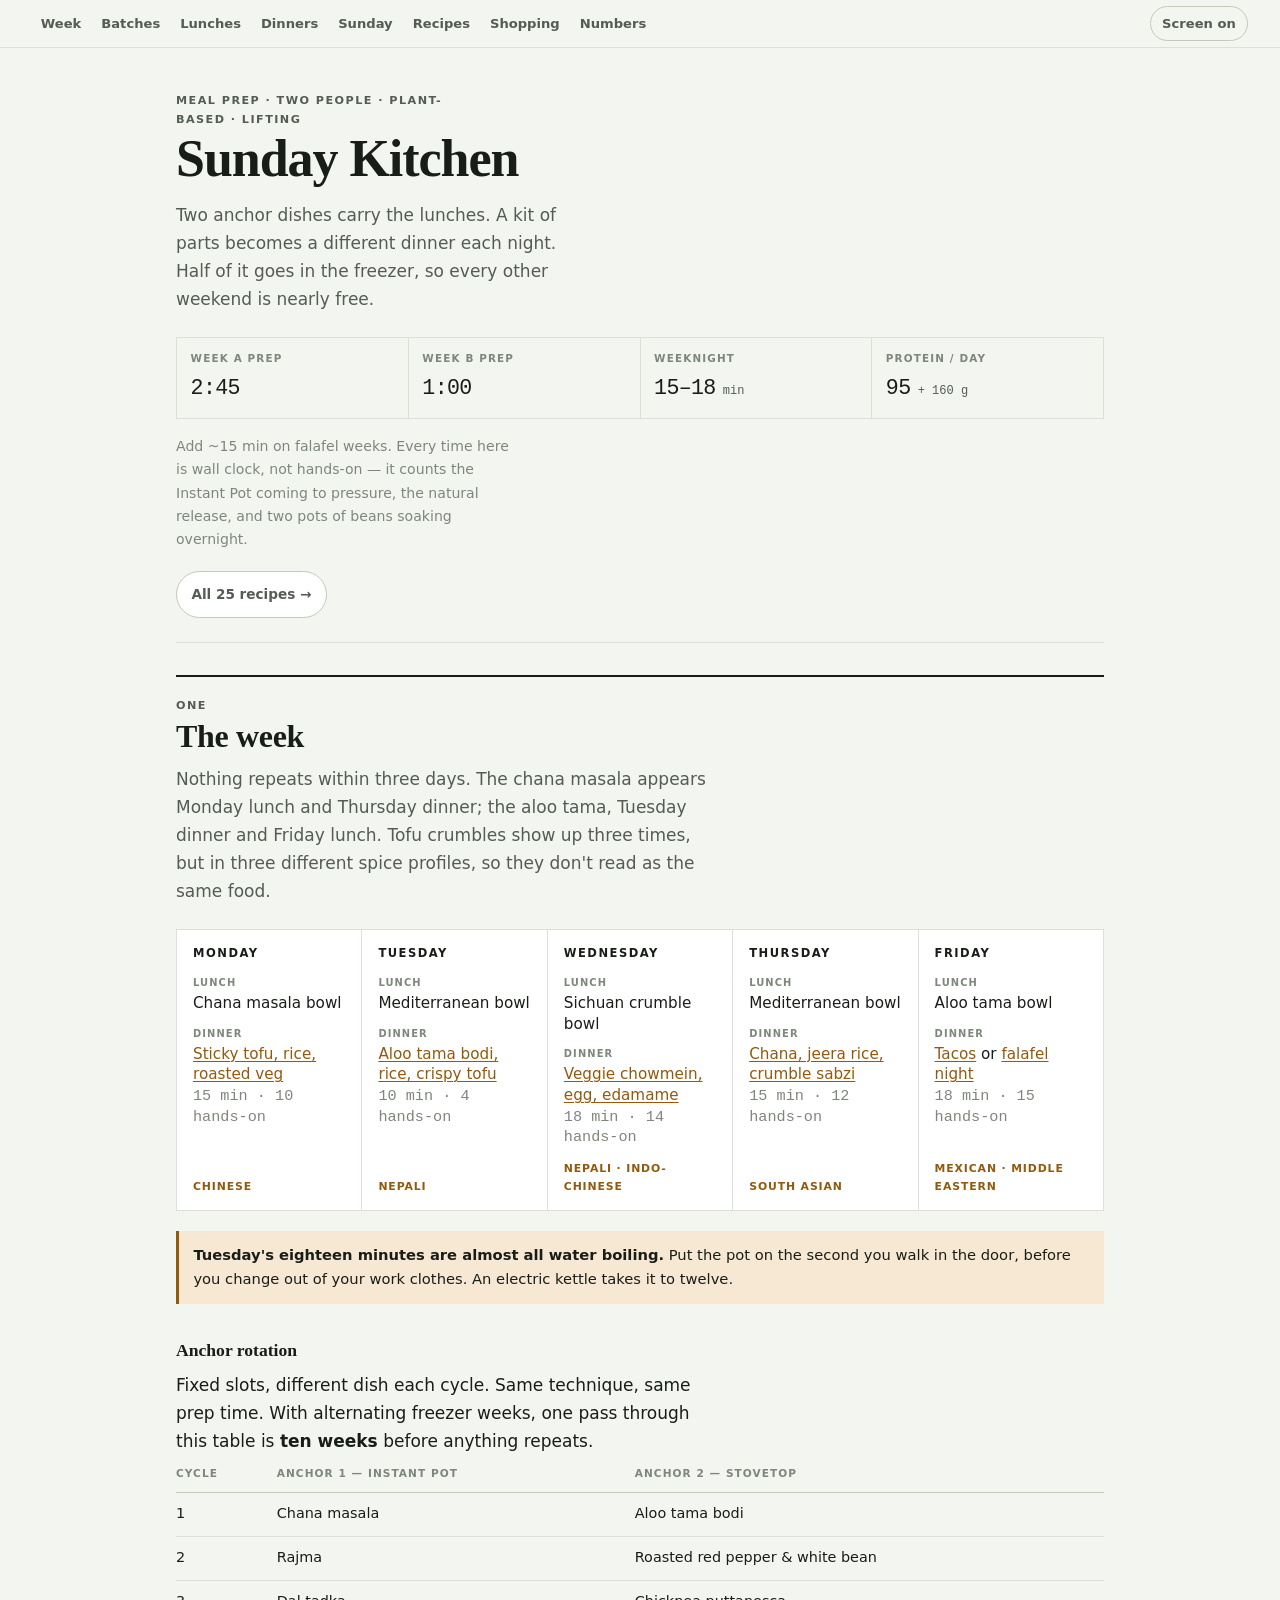
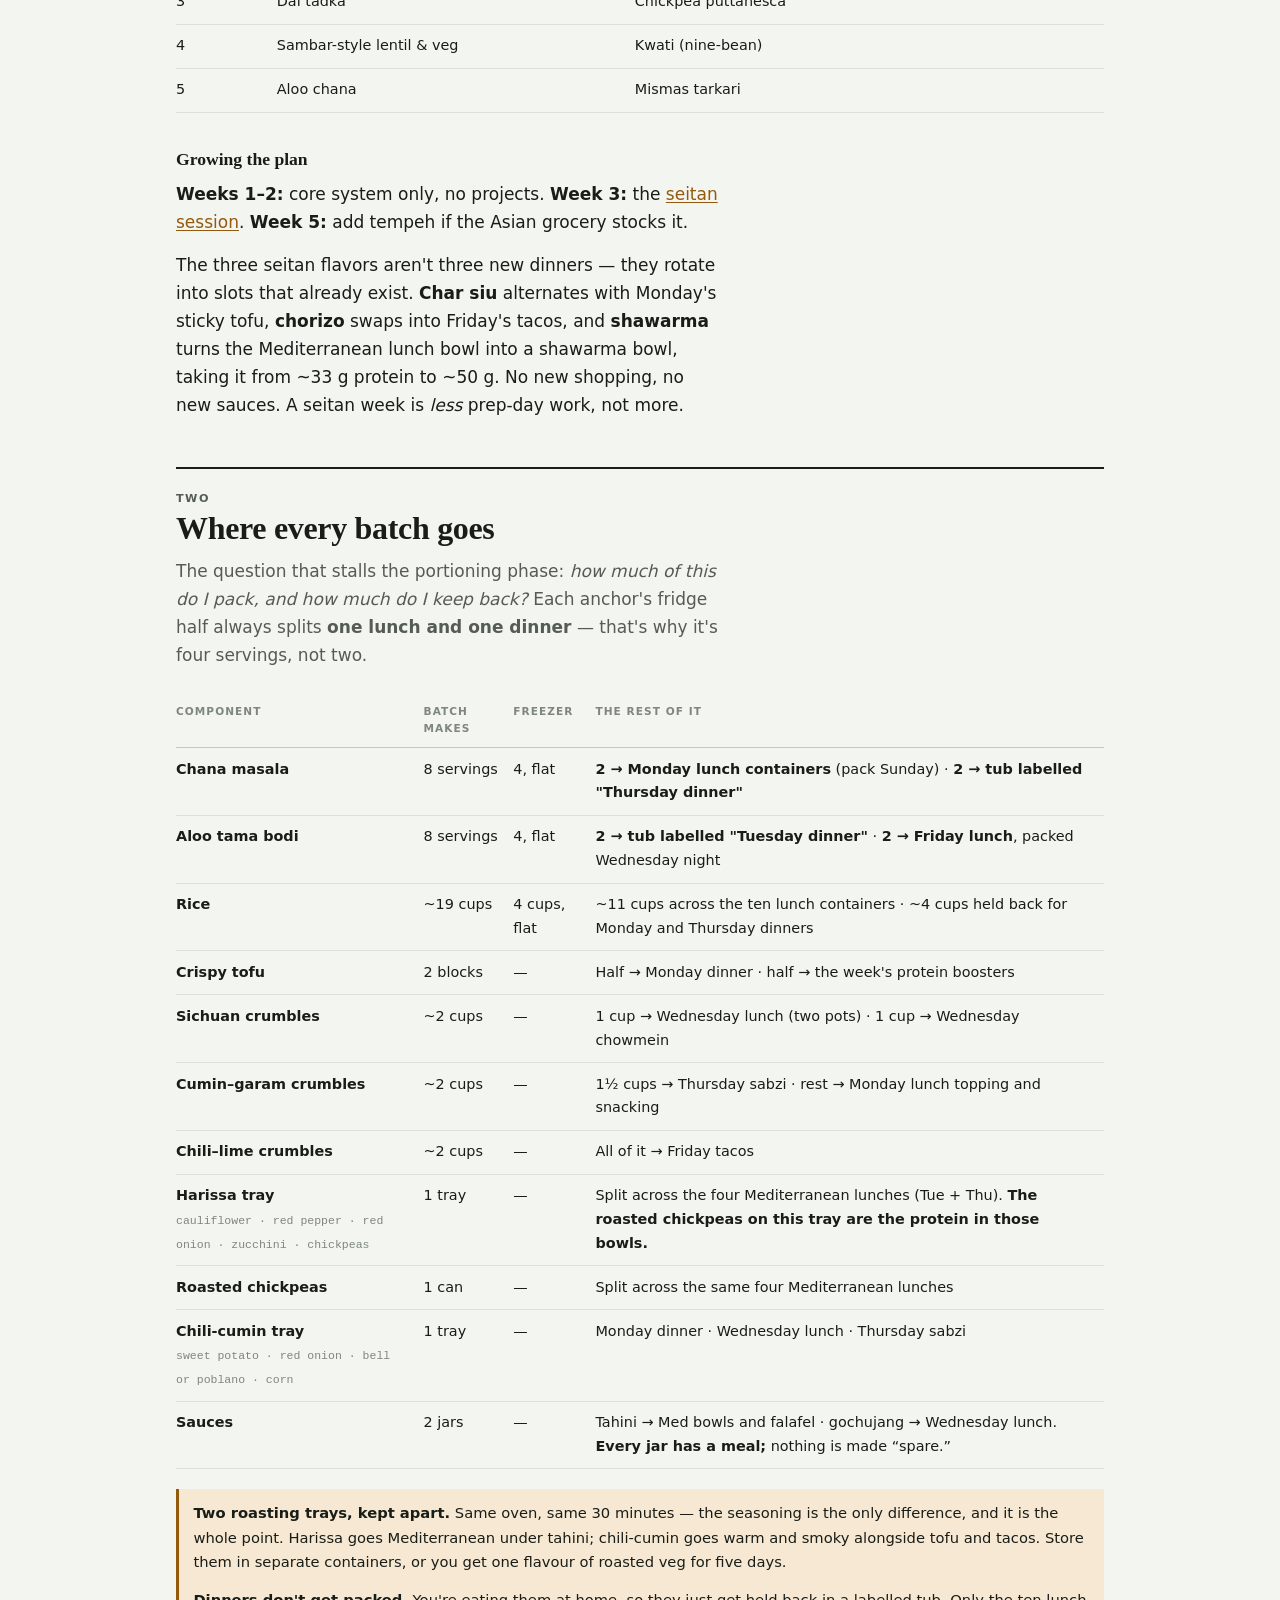
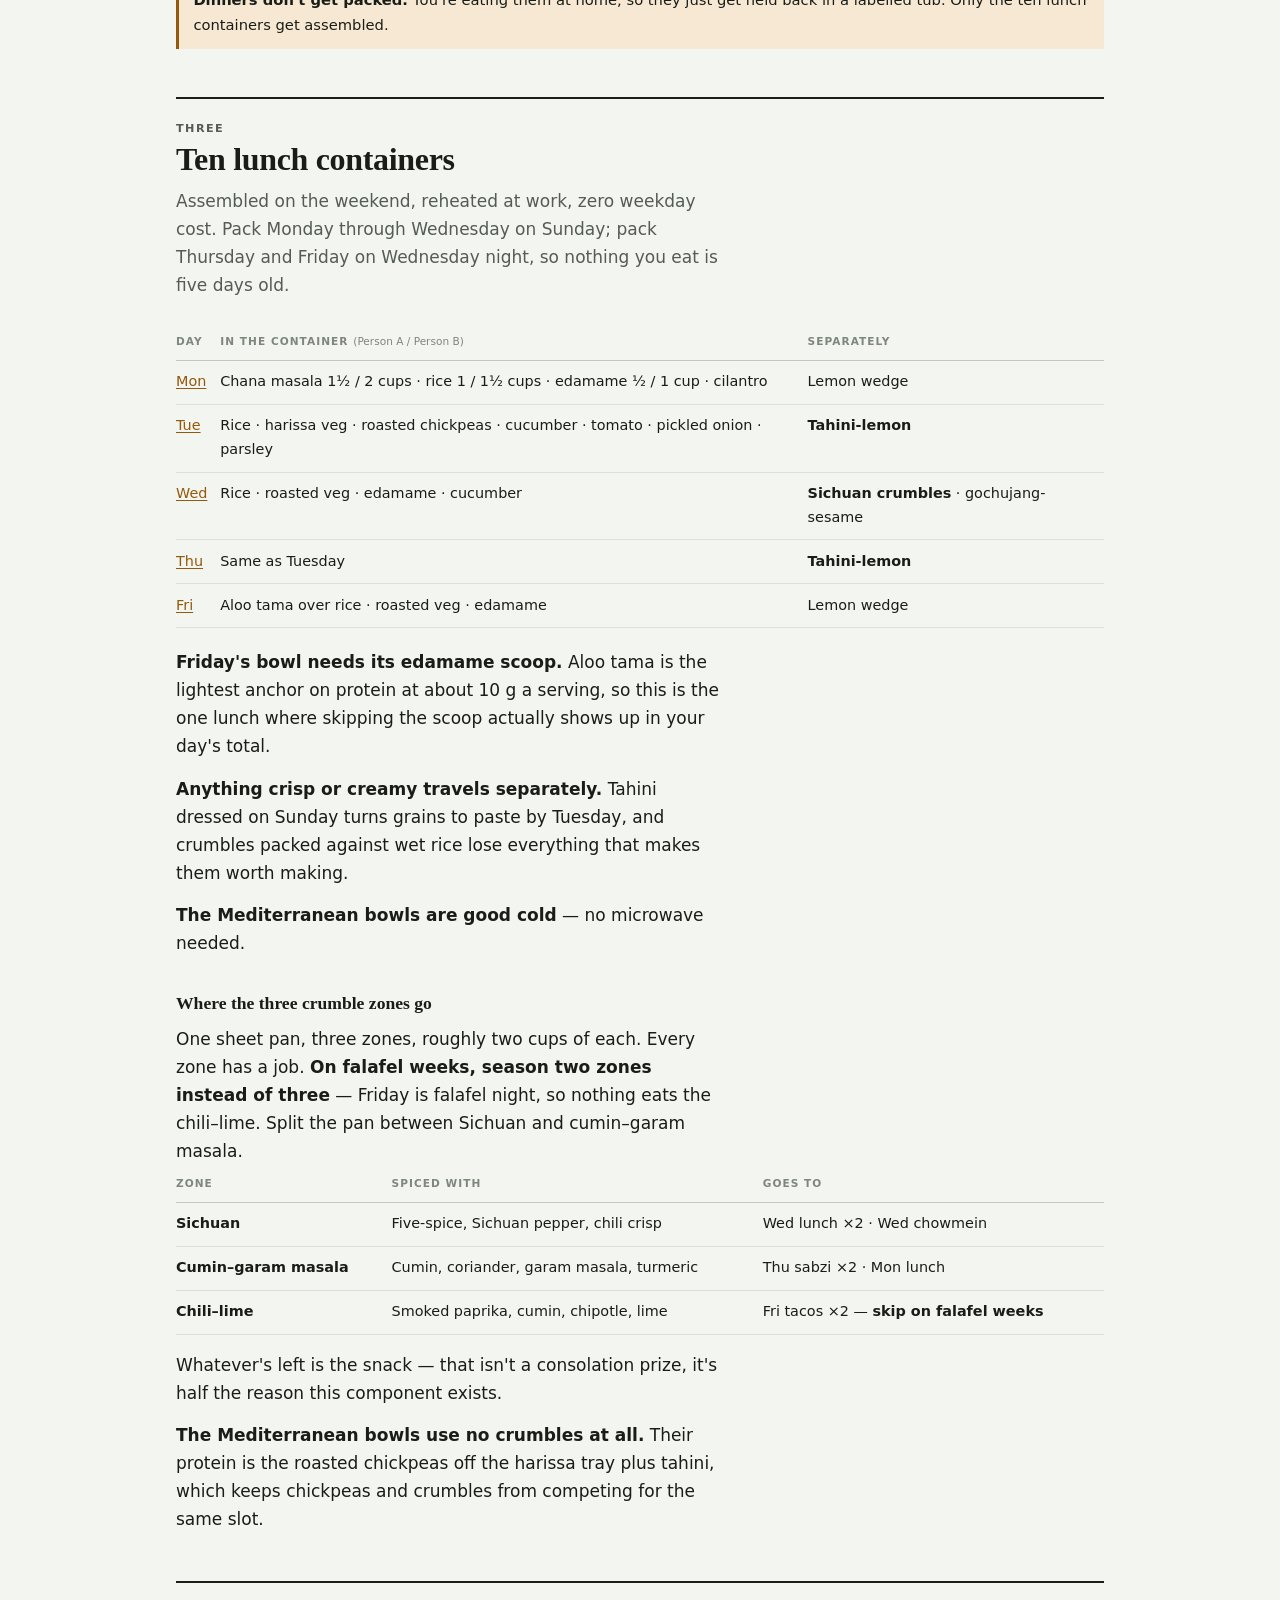
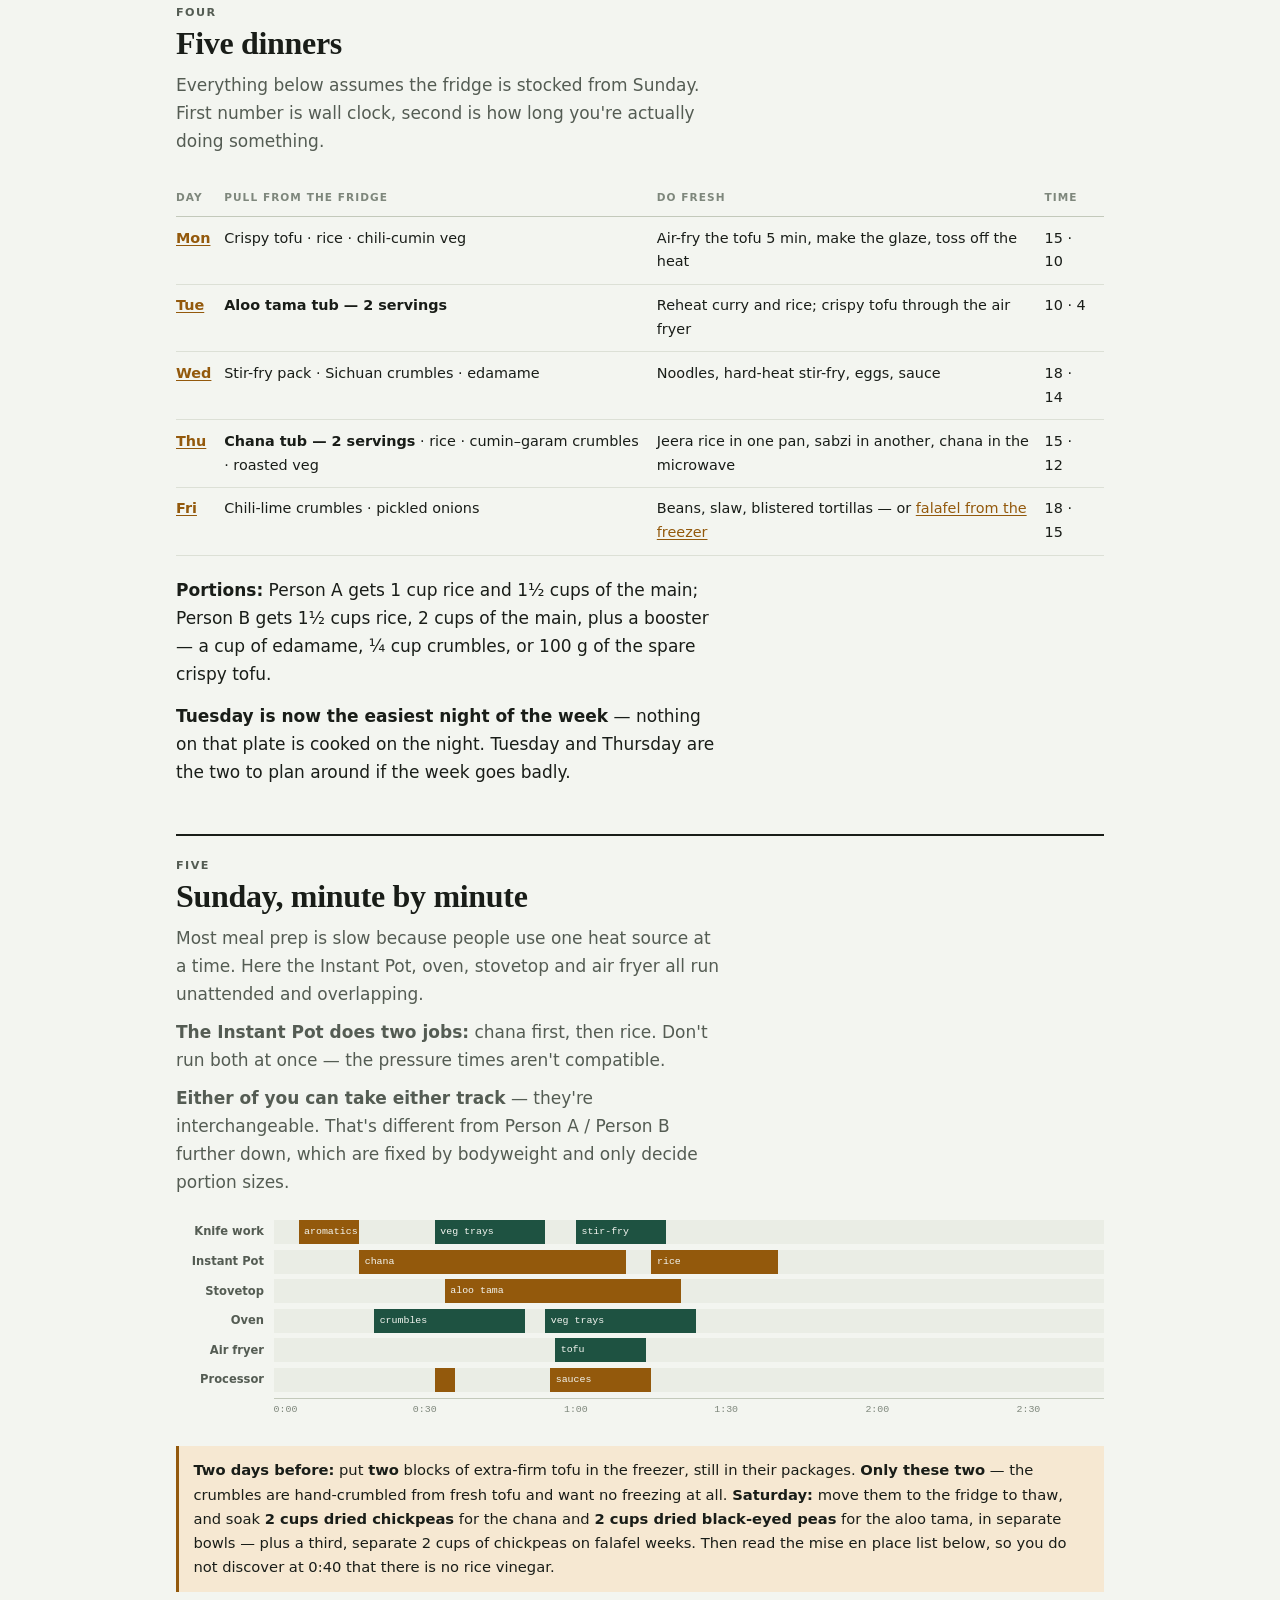
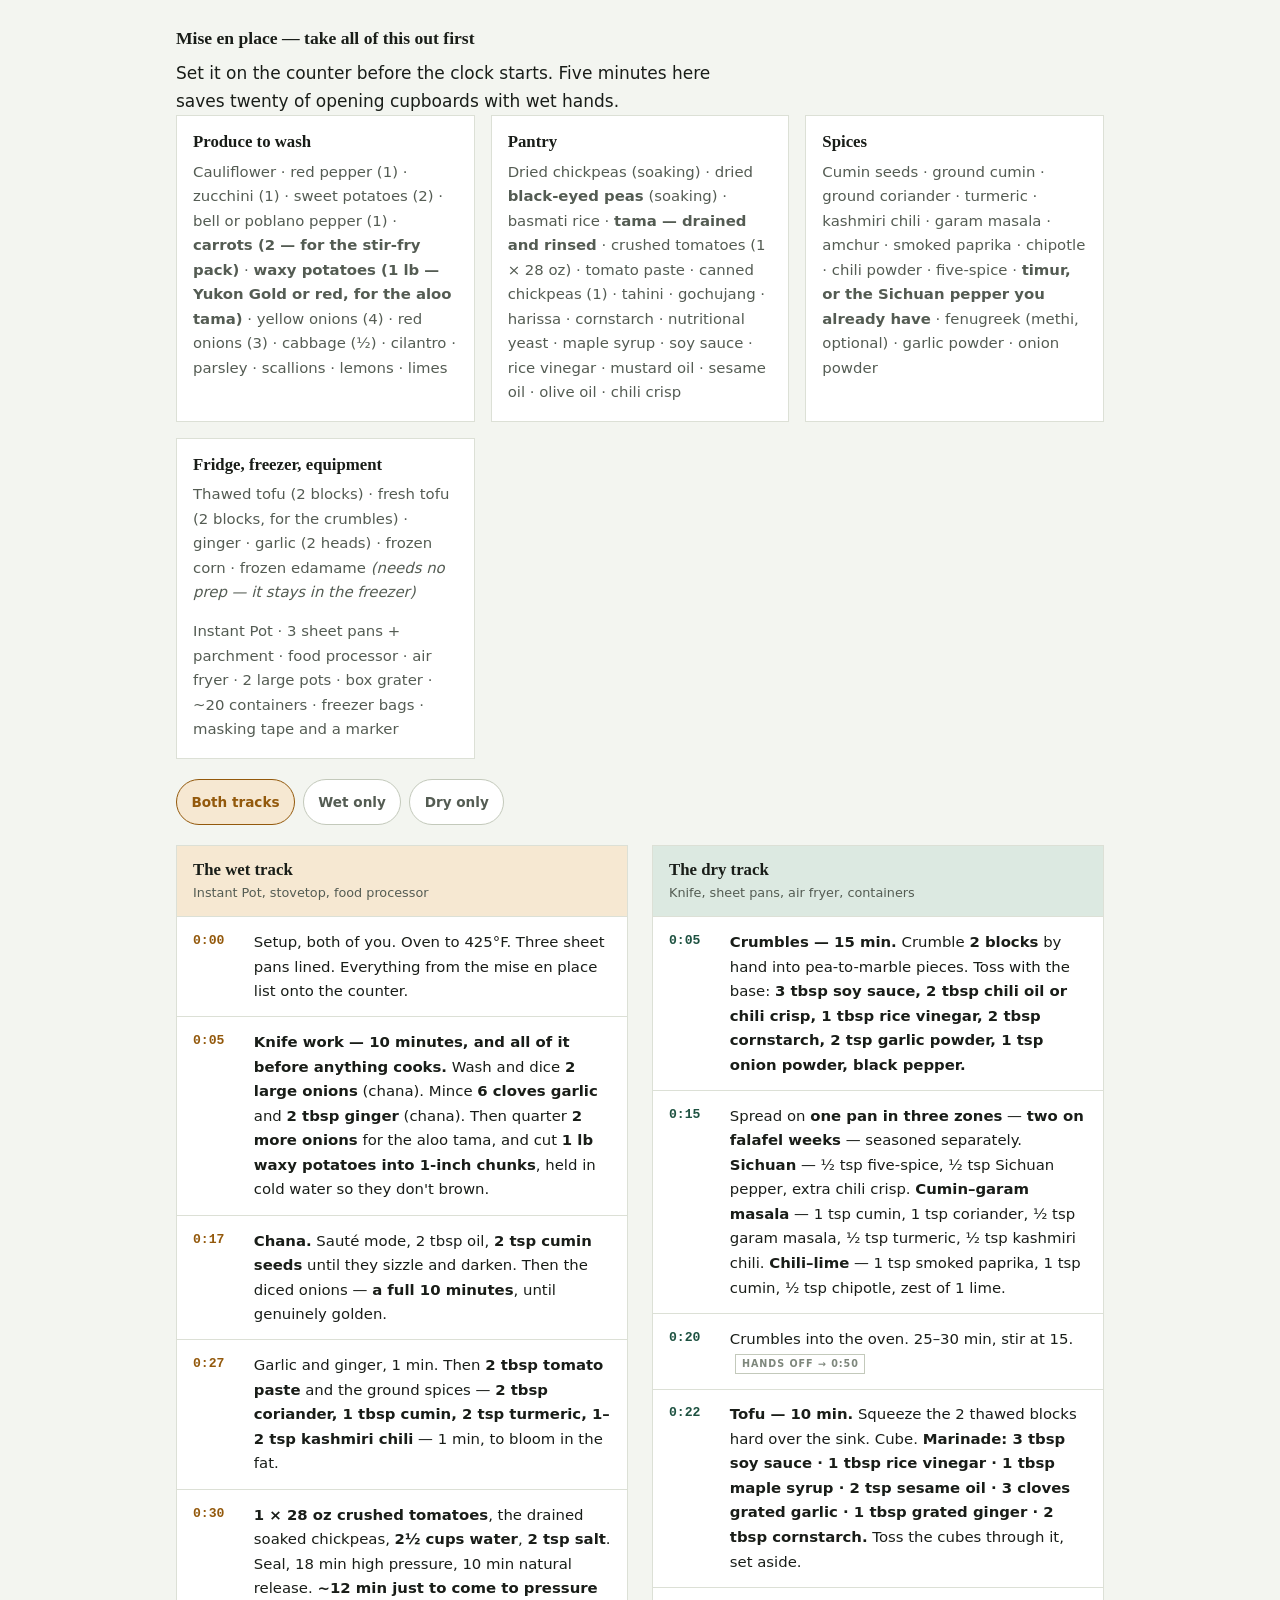
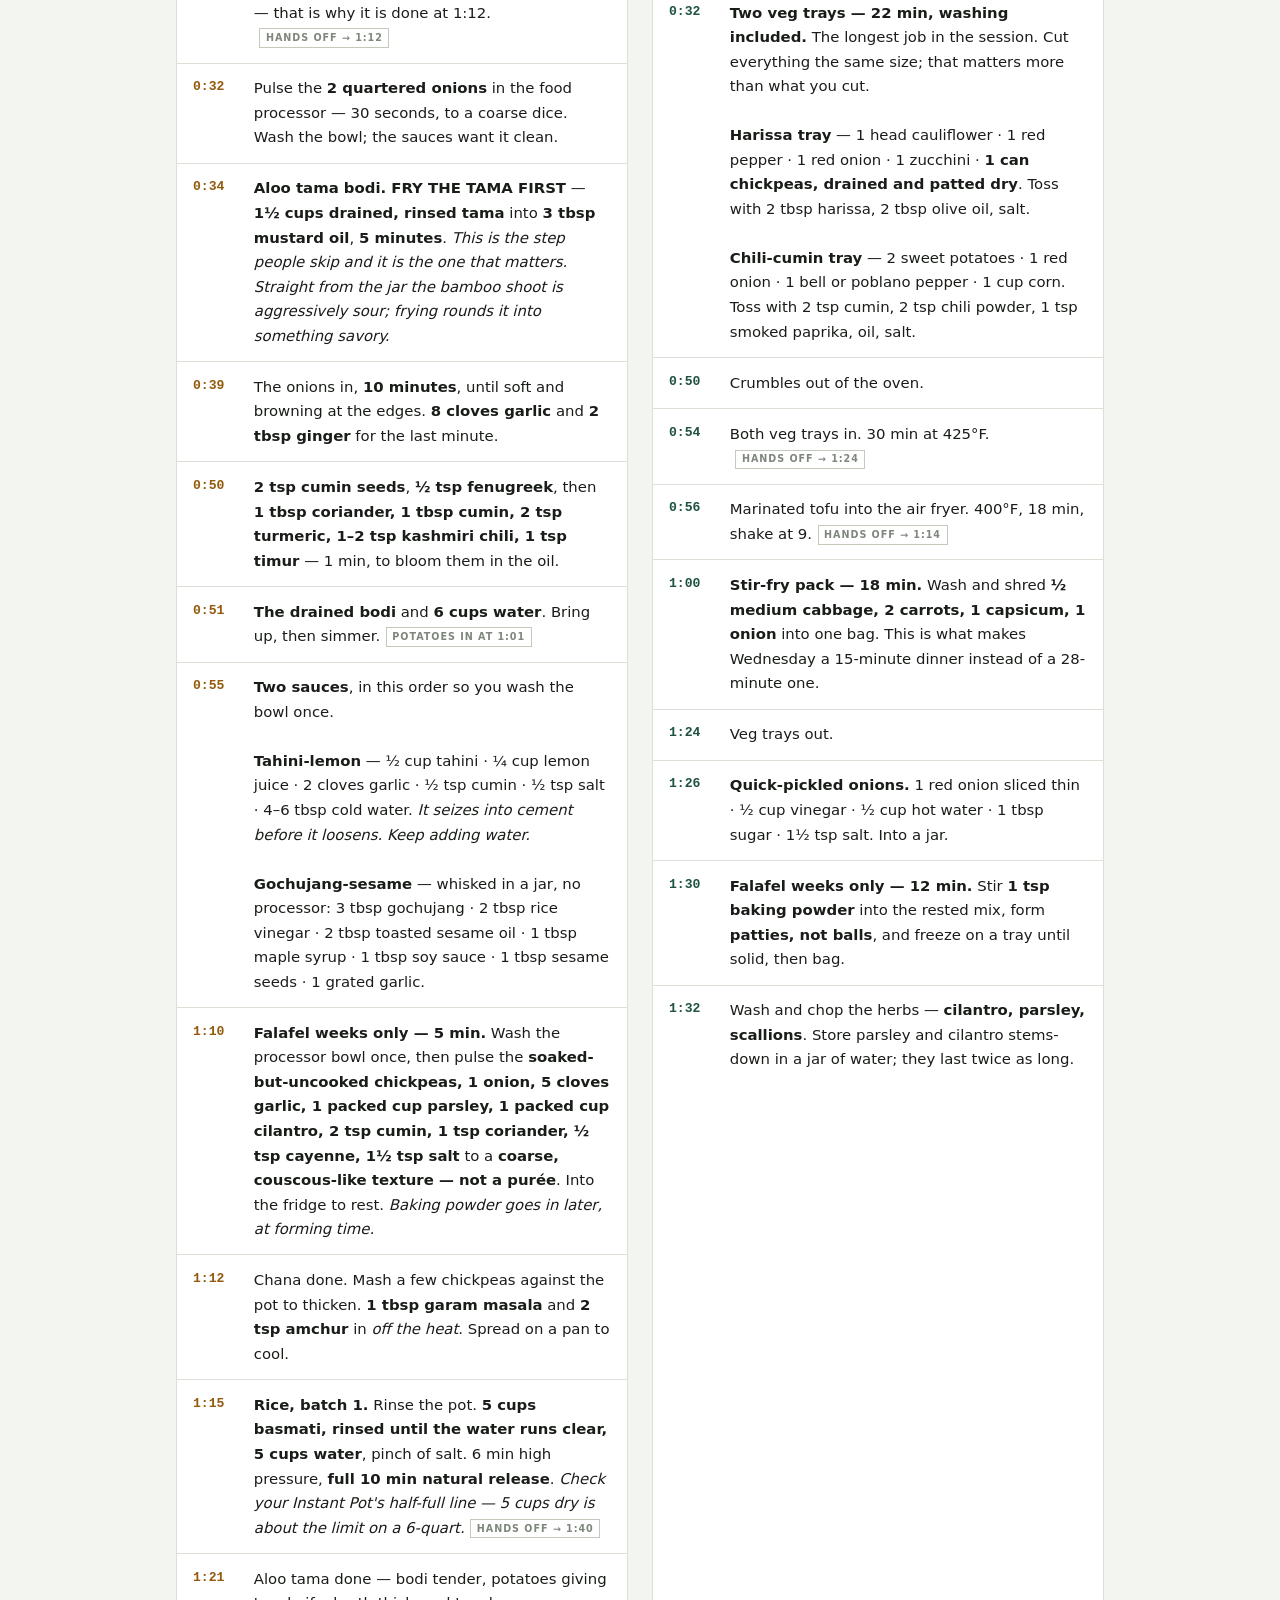
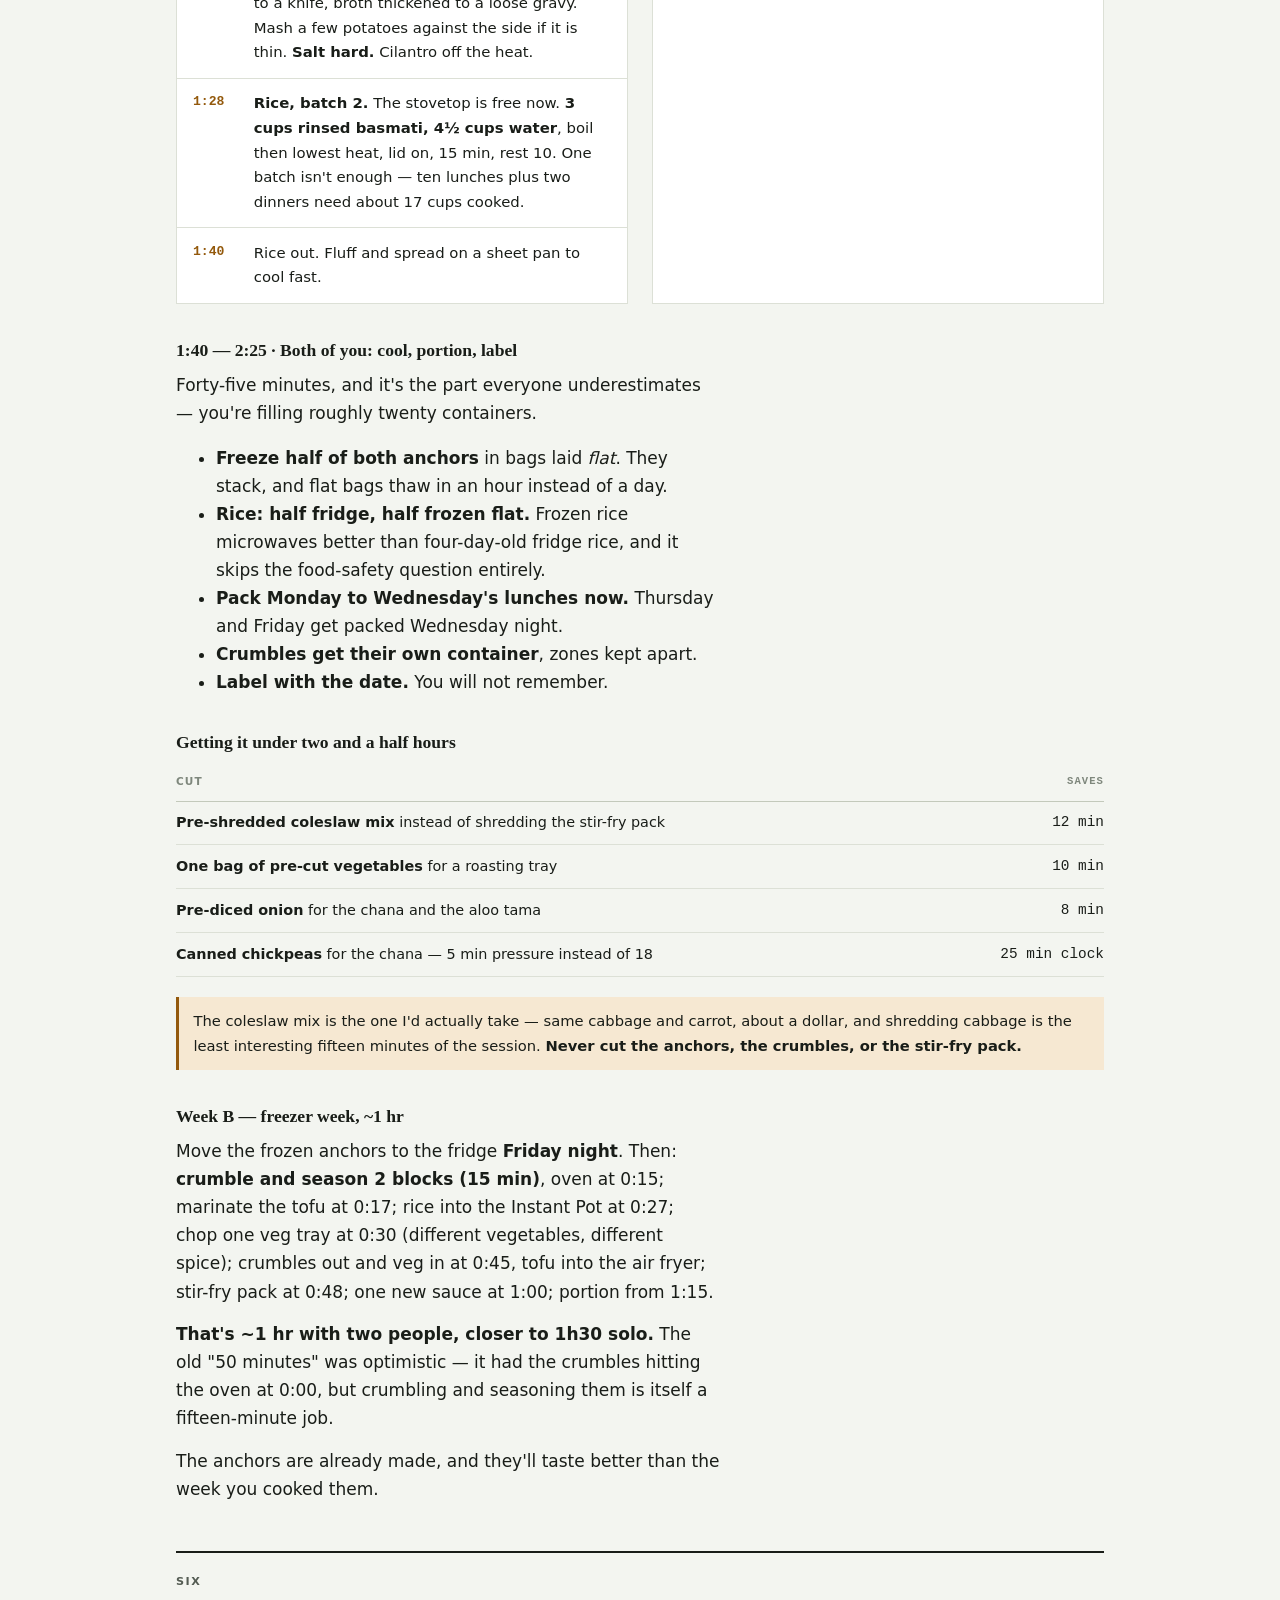
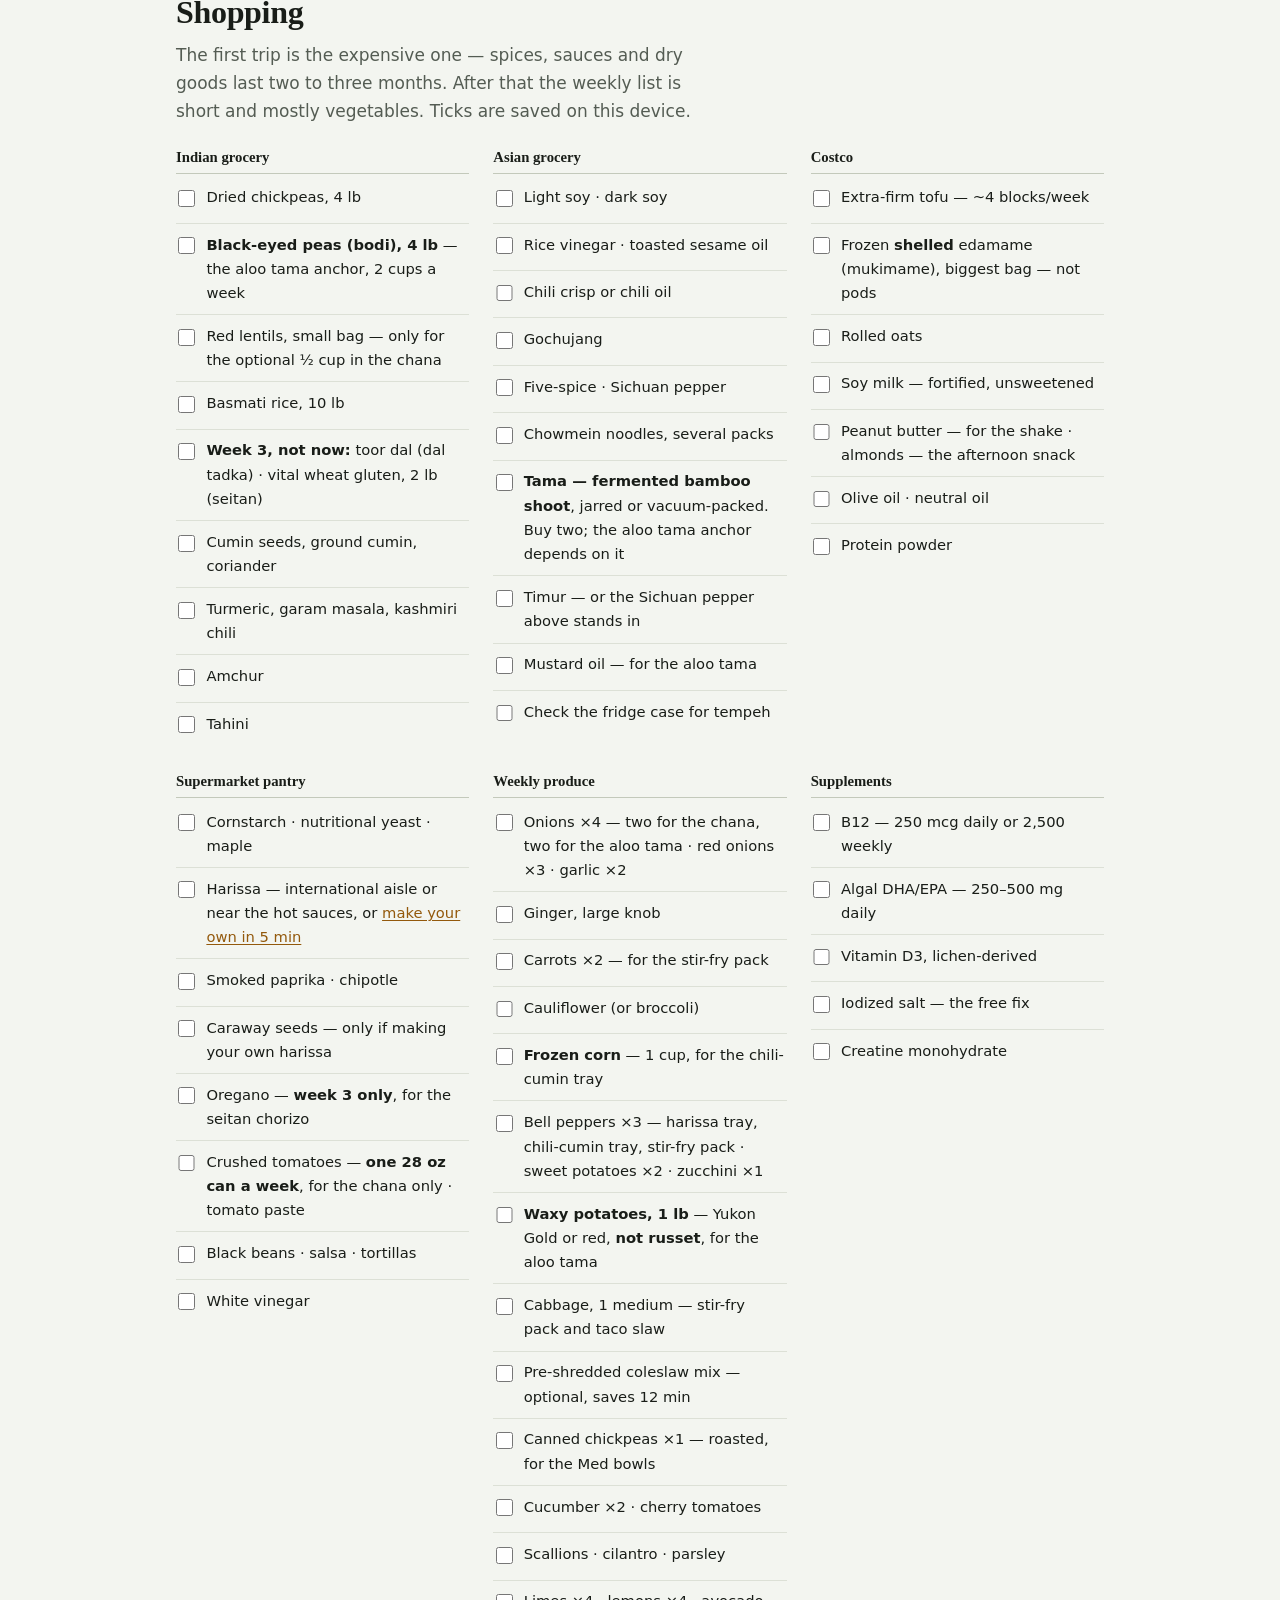
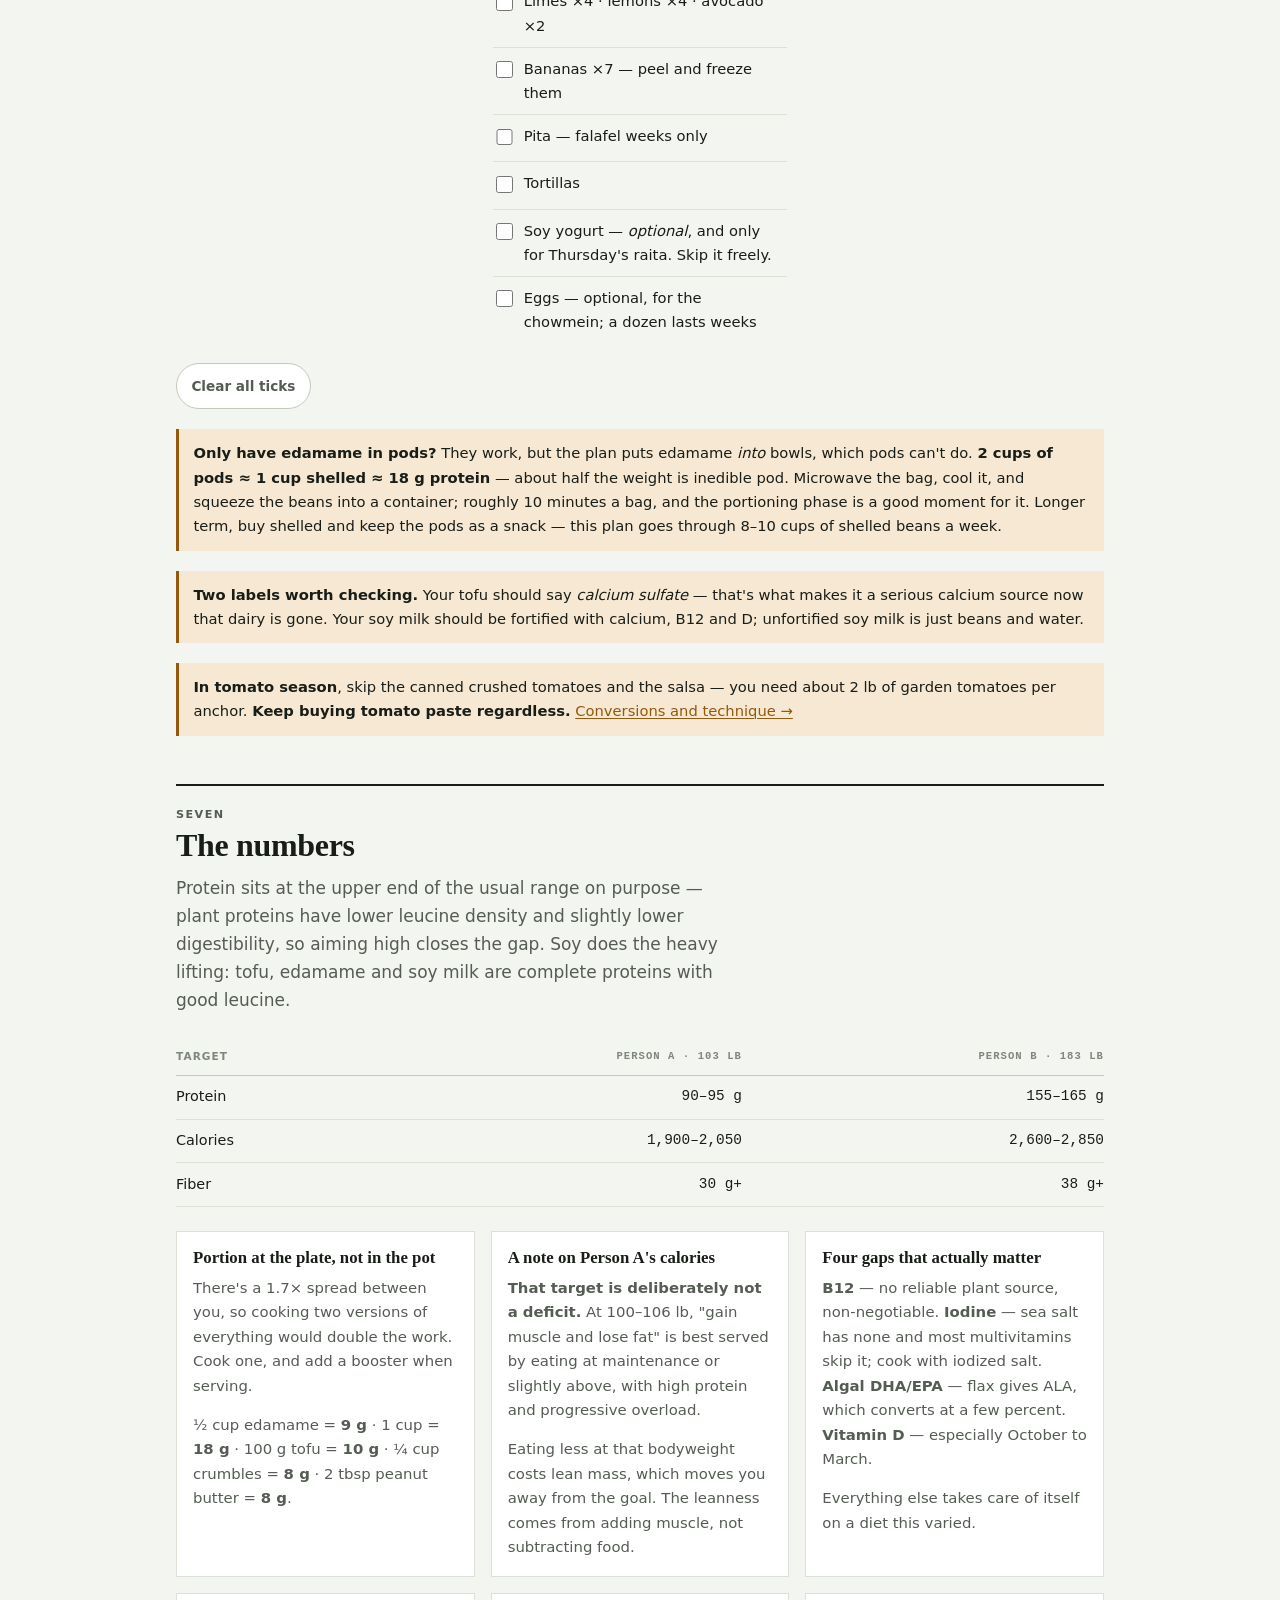
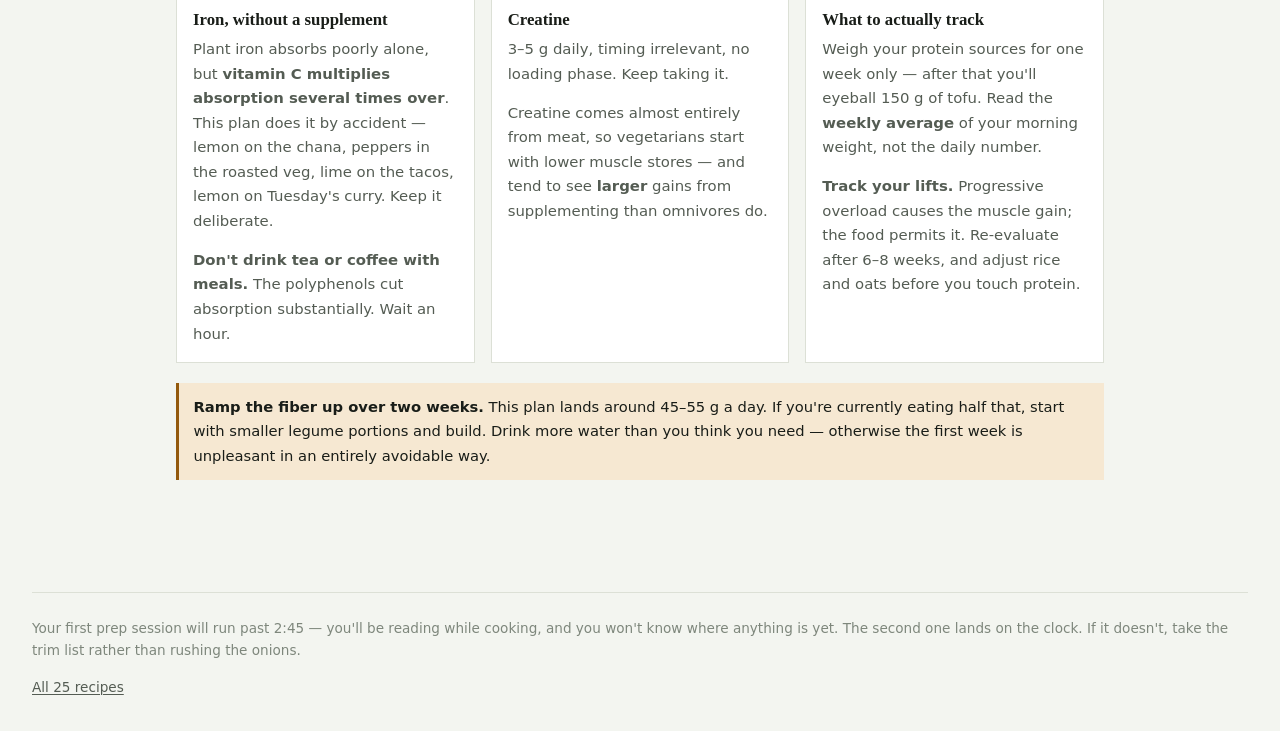
==== index.html @ 3592d408 "Screen-on works on the plan page too, and survives navigating between them The wake-lock button only" ====
<!doctype html>
<html lang="en">
<head>
<meta charset="utf-8">
<meta name="viewport" content="width=device-width, initial-scale=1, viewport-fit=cover">
<title>Sunday Kitchen</title>
<meta name="description" content="A weekend meal prep system for two: two anchor dishes, a kit of components, and a different dinner every night.">
<meta name="theme-color" content="#F3F5F0" media="(prefers-color-scheme: light)">
<meta name="theme-color" content="#121510" media="(prefers-color-scheme: dark)">
<meta name="apple-mobile-web-app-capable" content="yes">
<meta name="apple-mobile-web-app-status-bar-style" content="default">
<meta name="apple-mobile-web-app-title" content="Kitchen">
<link rel="apple-touch-icon" href="icon-180.png">
<link rel="icon" href="icon-32.png" sizes="32x32">
<link rel="manifest" href="manifest.webmanifest">
<link rel="stylesheet" href="style.css">
</head>
<body>

<nav class="topbar">
  <ol class="jump">
    <li><a href="#week">Week</a></li>
    <li><a href="#batches">Batches</a></li>
    <li><a href="#lunches">Lunches</a></li>
    <li><a href="#dinners">Dinners</a></li>
    <li><a href="#sunday">Sunday</a></li>
    <li><a href="recipes.html">Recipes</a></li>
    <li><a href="#shop">Shopping</a></li>
    <li><a href="#numbers">Numbers</a></li>
  </ol>
  <button id="wake" class="wake" type="button" aria-pressed="false"
          title="Keep the screen awake while cooking">Screen&nbsp;on</button>
</nav>

<main class="wrap">

  <header class="page-head">
    <p class="eyebrow">Meal prep · two people · plant-based · lifting</p>
    <h1>Sunday Kitchen</h1>
    <p>Two anchor dishes carry the lunches. A kit of parts becomes a different dinner each night. Half of it goes in the freezer, so every other weekend is nearly free.</p>
    <dl class="ledger">
      <div><dt>Week A prep</dt><dd>2:45</dd></div>
      <div><dt>Week B prep</dt><dd>1:00</dd></div>
      <div><dt>Weeknight</dt><dd>15–18<small> min</small></dd></div>
      <div><dt>Protein / day</dt><dd>95<small> + 160 g</small></dd></div>
    </dl>
    <p style="font-size:0.88rem;margin-top:1rem;color:var(--ink-faint);">Add ~15 min on falafel weeks. Every time here is wall clock, not hands-on — it counts the Instant Pot coming to pressure, the natural release, and two pots of beans soaking overnight.</p>
    <div class="controls">
      <a class="controls-link" href="recipes.html" style="text-decoration:none;"><button type="button">All 25 recipes &rarr;</button></a>
    </div>
  </header>

  <section id="week">
    <div class="head">
      <p class="eyebrow">One</p>
      <h2>The week</h2>
      <p>Nothing repeats within three days. The chana masala appears Monday lunch and Thursday dinner; the aloo tama, Tuesday dinner and Friday lunch. Tofu crumbles show up three times, but in three different spice profiles, so they don't read as the same food.</p>
    </div>

    <div class="week">
      <div class="day">
        <p class="eyebrow">Monday</p>
        <div class="meal"><b>Lunch</b><span>Chana masala bowl</span></div>
        <div class="meal"><b>Dinner</b><span><a href="recipes.html#dinner-mon-sticky-tofu">Sticky tofu, rice, roasted veg</a></span><span class="mins">15 min · 10 hands-on</span></div>
        <p class="cuisine">Chinese</p>
      </div>
      <div class="day">
        <p class="eyebrow">Tuesday</p>
        <div class="meal"><b>Lunch</b><span>Mediterranean bowl</span></div>
        <div class="meal"><b>Dinner</b><span><a href="recipes.html#dinner-tue-aloo-tama">Aloo tama bodi, rice, crispy tofu</a></span><span class="mins">10 min · 4 hands-on</span></div>
        <p class="cuisine">Nepali</p>
      </div>
      <div class="day">
        <p class="eyebrow">Wednesday</p>
        <div class="meal"><b>Lunch</b><span>Sichuan crumble bowl</span></div>
        <div class="meal"><b>Dinner</b><span><a href="recipes.html#dinner-wed-chowmein">Veggie chowmein, egg, edamame</a></span><span class="mins">18 min · 14 hands-on</span></div>
        <p class="cuisine">Nepali · Indo-Chinese</p>
      </div>
      <div class="day">
        <p class="eyebrow">Thursday</p>
        <div class="meal"><b>Lunch</b><span>Mediterranean bowl</span></div>
        <div class="meal"><b>Dinner</b><span><a href="recipes.html#dinner-thu-chana-jeera-rice">Chana, jeera rice, crumble sabzi</a></span><span class="mins">15 min · 12 hands-on</span></div>
        <p class="cuisine">South Asian</p>
      </div>
      <div class="day">
        <p class="eyebrow">Friday</p>
        <div class="meal"><b>Lunch</b><span>Aloo tama bowl</span></div>
        <div class="meal"><b>Dinner</b><span><a href="recipes.html#dinner-fri-tacos">Tacos</a> or <a href="recipes.html#dinner-fri-falafel-night">falafel night</a></span><span class="mins">18 min · 15 hands-on</span></div>
        <p class="cuisine">Mexican · Middle Eastern</p>
      </div>
    </div>

    <div class="note"><p><strong>Tuesday's eighteen minutes are almost all water boiling.</strong> Put the pot on the second you walk in the door, before you change out of your work clothes. An electric kettle takes it to twelve.</p></div>

    <h3 class="sub">Anchor rotation</h3>
    <div class="prose"><p>Fixed slots, different dish each cycle. Same technique, same prep time. With alternating freezer weeks, one pass through this table is <strong>ten weeks</strong> before anything repeats.</p></div>
    <div class="tbl-scroll">
      <table>
        <thead><tr><th>Cycle</th><th>Anchor 1 — Instant Pot</th><th>Anchor 2 — stovetop</th></tr></thead>
        <tbody>
          <tr><td>1</td><td>Chana masala</td><td>Aloo tama bodi</td></tr>
          <tr><td>2</td><td>Rajma</td><td>Roasted red pepper &amp; white bean</td></tr>
          <tr><td>3</td><td>Dal tadka</td><td>Chickpea puttanesca</td></tr>
          <tr><td>4</td><td>Sambar-style lentil &amp; veg</td><td>Kwati (nine-bean)</td></tr>
          <tr><td>5</td><td>Aloo chana</td><td>Mismas tarkari</td></tr>
        </tbody>
      </table>
    </div>

    <h3 class="sub">Growing the plan</h3>
    <div class="prose">
      <p><strong>Weeks 1–2:</strong> core system only, no projects. <strong>Week 3:</strong> the <a href="recipes.html#project-seitan">seitan session</a>. <strong>Week 5:</strong> add tempeh if the Asian grocery stocks it.</p>
      <p>The three seitan flavors aren't three new dinners — they rotate into slots that already exist. <strong>Char siu</strong> alternates with Monday's sticky tofu, <strong>chorizo</strong> swaps into Friday's tacos, and <strong>shawarma</strong> turns the Mediterranean lunch bowl into a shawarma bowl, taking it from ~33 g protein to ~50 g. No new shopping, no new sauces. A seitan week is <em>less</em> prep-day work, not more.</p>
    </div>
  </section>

  <section id="batches">
    <div class="head">
      <p class="eyebrow">Two</p>
      <h2>Where every batch goes</h2>
      <p>The question that stalls the portioning phase: <em>how much of this do I pack, and how much do I keep back?</em> Each anchor's fridge half always splits <strong>one lunch and one dinner</strong> — that's why it's four servings, not two.</p>
    </div>

    <div class="tbl-scroll">
      <table>
        <thead><tr><th>Component</th><th>Batch makes</th><th>Freezer</th><th>The rest of it</th></tr></thead>
        <tbody>
          <tr><td><strong>Chana masala</strong></td><td>8 servings</td><td>4, flat</td><td><strong>2 → Monday lunch containers</strong> (pack Sunday) · <strong>2 → tub labelled "Thursday dinner"</strong></td></tr>
          <tr><td><strong>Aloo tama bodi</strong></td><td>8 servings</td><td>4, flat</td><td><strong>2 → tub labelled "Tuesday dinner"</strong> · <strong>2 → Friday lunch</strong>, packed Wednesday night</td></tr>
          <tr><td><strong>Rice</strong></td><td>~19 cups</td><td>4 cups, flat</td><td>~11 cups across the ten lunch containers · ~4 cups held back for Monday and Thursday dinners</td></tr>
          <tr><td><strong>Crispy tofu</strong></td><td>2 blocks</td><td>—</td><td>Half → Monday dinner · half → the week's protein boosters</td></tr>
          <tr><td><strong>Sichuan crumbles</strong></td><td>~2 cups</td><td>—</td><td>1 cup → Wednesday lunch (two pots) · 1 cup → Wednesday chowmein</td></tr>
          <tr><td><strong>Cumin–garam crumbles</strong></td><td>~2 cups</td><td>—</td><td>1½ cups → Thursday sabzi · rest → Monday lunch topping and snacking</td></tr>
          <tr><td><strong>Chili–lime crumbles</strong></td><td>~2 cups</td><td>—</td><td>All of it → Friday tacos</td></tr>
          <tr><td><strong>Harissa tray</strong><br><span class="mins">cauliflower · red pepper · red onion · zucchini · chickpeas</span></td><td>1 tray</td><td>—</td><td>Split across the four Mediterranean lunches (Tue + Thu). <strong>The roasted chickpeas on this tray are the protein in those bowls.</strong></td></tr>
          <tr><td><strong>Roasted chickpeas</strong></td><td>1 can</td><td>—</td><td>Split across the same four Mediterranean lunches</td></tr>
          <tr><td><strong>Chili-cumin tray</strong><br><span class="mins">sweet potato · red onion · bell or poblano · corn</span></td><td>1 tray</td><td>—</td><td>Monday dinner · Wednesday lunch · Thursday sabzi</td></tr>
          <tr><td><strong>Sauces</strong></td><td>2 jars</td><td>—</td><td>Tahini &rarr; Med bowls and falafel &middot; gochujang &rarr; Wednesday lunch. <strong>Every jar has a meal;</strong> nothing is made &ldquo;spare.&rdquo;</td></tr>
        </tbody>
      </table>
    </div>

    <div class="note">
      <p><strong>Two roasting trays, kept apart.</strong> Same oven, same 30 minutes — the seasoning is the only difference, and it is the whole point. Harissa goes Mediterranean under tahini; chili-cumin goes warm and smoky alongside tofu and tacos. Store them in separate containers, or you get one flavour of roasted veg for five days.</p>
      <p><strong>Dinners don't get packed.</strong> You're eating them at home, so they just get held back in a labelled tub. Only the ten lunch containers get assembled.</p>
    </div>
  </section>

  <section id="lunches">
    <div class="head">
      <p class="eyebrow">Three</p>
      <h2>Ten lunch containers</h2>
      <p>Assembled on the weekend, reheated at work, zero weekday cost. Pack Monday through Wednesday on Sunday; pack Thursday and Friday on Wednesday night, so nothing you eat is five days old.</p>
    </div>

    <div class="tbl-scroll">
      <table>
        <thead><tr><th>Day</th><th>In the container <span style="font-weight:400;text-transform:none;letter-spacing:0;">(Person A / Person B)</span></th><th>Separately</th></tr></thead>
        <tbody>
          <tr><td><a href="recipes.html#lunch-mon-chana-bowl">Mon</a></td><td>Chana masala 1½ / 2 cups · rice 1 / 1½ cups · edamame ½ / 1 cup · cilantro</td><td>Lemon wedge</td></tr>
          <tr><td><a href="recipes.html#lunch-mediterranean-bowl">Tue</a></td><td>Rice · harissa veg · roasted chickpeas · cucumber · tomato · pickled onion · parsley</td><td><strong>Tahini-lemon</strong></td></tr>
          <tr><td><a href="recipes.html#lunch-wed-sichuan-crumble-bowl">Wed</a></td><td>Rice · roasted veg · edamame · cucumber</td><td><strong>Sichuan crumbles</strong> · gochujang-sesame</td></tr>
          <tr><td><a href="recipes.html#lunch-mediterranean-bowl">Thu</a></td><td>Same as Tuesday</td><td><strong>Tahini-lemon</strong></td></tr>
          <tr><td><a href="recipes.html#lunch-fri-aloo-tama-bowl">Fri</a></td><td>Aloo tama over rice · roasted veg · edamame</td><td>Lemon wedge</td></tr>
        </tbody>
      </table>
    </div>

    <div class="prose" style="margin-top:1.25rem;">
      <p><strong>Friday's bowl needs its edamame scoop.</strong> Aloo tama is the lightest anchor on protein at about 10&nbsp;g a serving, so this is the one lunch where skipping the scoop actually shows up in your day's total.</p>
      <p><strong>Anything crisp or creamy travels separately.</strong> Tahini dressed on Sunday turns grains to paste by Tuesday, and crumbles packed against wet rice lose everything that makes them worth making.</p>
      <p><strong>The Mediterranean bowls are good cold</strong> — no microwave needed.</p>
    </div>

    <h3 class="sub">Where the three crumble zones go</h3>
    <div class="prose"><p>One sheet pan, three zones, roughly two cups of each. Every zone has a job. <strong>On falafel weeks, season two zones instead of three</strong> &mdash; Friday is falafel night, so nothing eats the chili&ndash;lime. Split the pan between Sichuan and cumin&ndash;garam masala.</p></div>
    <div class="tbl-scroll">
      <table>
        <thead><tr><th>Zone</th><th>Spiced with</th><th>Goes to</th></tr></thead>
        <tbody>
          <tr><td><strong>Sichuan</strong></td><td>Five-spice, Sichuan pepper, chili crisp</td><td>Wed lunch ×2 · Wed chowmein</td></tr>
          <tr><td><strong>Cumin–garam masala</strong></td><td>Cumin, coriander, garam masala, turmeric</td><td>Thu sabzi ×2 · Mon lunch</td></tr>
          <tr><td><strong>Chili–lime</strong></td><td>Smoked paprika, cumin, chipotle, lime</td><td>Fri tacos ×2 &mdash; <strong>skip on falafel weeks</strong></td></tr>
        </tbody>
      </table>
    </div>
    <div class="prose" style="margin-top:1rem;">
      <p>Whatever's left is the snack — that isn't a consolation prize, it's half the reason this component exists.</p>
      <p><strong>The Mediterranean bowls use no crumbles at all.</strong> Their protein is the roasted chickpeas off the harissa tray plus tahini, which keeps chickpeas and crumbles from competing for the same slot.</p>
    </div>
  </section>

  <section id="dinners">
    <div class="head">
      <p class="eyebrow">Four</p>
      <h2>Five dinners</h2>
      <p>Everything below assumes the fridge is stocked from Sunday. First number is wall clock, second is how long you're actually doing something.</p>
    </div>

    <div class="tbl-scroll">
      <table>
        <thead><tr><th>Day</th><th>Pull from the fridge</th><th>Do fresh</th><th>Time</th></tr></thead>
        <tbody>
          <tr><td><a href="recipes.html#dinner-mon-sticky-tofu"><strong>Mon</strong></a></td><td>Crispy tofu · rice · chili-cumin veg</td><td>Air-fry the tofu 5 min, make the glaze, toss off the heat</td><td>15 · 10</td></tr>
          <tr><td><a href="recipes.html#dinner-tue-aloo-tama"><strong>Tue</strong></a></td><td><strong>Aloo tama tub — 2 servings</strong></td><td>Reheat curry and rice; crispy tofu through the air fryer</td><td>10 · 4</td></tr>
          <tr><td><a href="recipes.html#dinner-wed-chowmein"><strong>Wed</strong></a></td><td>Stir-fry pack · Sichuan crumbles · edamame</td><td>Noodles, hard-heat stir-fry, eggs, sauce</td><td>18 · 14</td></tr>
          <tr><td><a href="recipes.html#dinner-thu-chana-jeera-rice"><strong>Thu</strong></a></td><td><strong>Chana tub — 2 servings</strong> · rice · cumin–garam crumbles · roasted veg</td><td>Jeera rice in one pan, sabzi in another, chana in the microwave</td><td>15 · 12</td></tr>
          <tr><td><a href="recipes.html#dinner-fri-tacos"><strong>Fri</strong></a></td><td>Chili-lime crumbles · pickled onions</td><td>Beans, slaw, blistered tortillas — or <a href="recipes.html#dinner-fri-falafel-night">falafel from the freezer</a></td><td>18 · 15</td></tr>
        </tbody>
      </table>
    </div>

    <div class="prose" style="margin-top:1.25rem;">
      <p><strong>Portions:</strong> Person A gets 1 cup rice and 1½ cups of the main; Person B gets 1½ cups rice, 2 cups of the main, plus a booster — a cup of edamame, ¼ cup crumbles, or 100 g of the spare crispy tofu.</p>
      <p><strong>Tuesday is now the easiest night of the week</strong> &mdash; nothing on that plate is cooked on the night. Tuesday and Thursday are the two to plan around if the week goes badly.</p>
    </div>
  </section>

  <section id="sunday">
    <div class="head">
      <p class="eyebrow">Five</p>
      <h2>Sunday, minute by minute</h2>
      <p>Most meal prep is slow because people use one heat source at a time. Here the Instant Pot, oven, stovetop and air fryer all run unattended and overlapping.</p>
      <p><strong>The Instant Pot does two jobs:</strong> chana first, then rice. Don't run both at once — the pressure times aren't compatible.</p>
      <p><strong>Either of you can take either track</strong> — they're interchangeable. That's different from Person A / Person B further down, which are fixed by bodyweight and only decide portion sizes.</p>
    </div>

    <div class="gantt-scroll">
      <div class="gantt">
        <div class="gantt-row"><span class="gantt-label">Knife work</span><div class="gantt-lane"><span class="bar wet" style="left:3%; width:7.3%;">aromatics</span><span class="bar dry" style="left:19.4%; width:13.3%;">veg trays</span><span class="bar dry" style="left:36.4%; width:10.9%;">stir-fry</span></div></div>
        <div class="gantt-row"><span class="gantt-label">Instant Pot</span><div class="gantt-lane"><span class="bar wet" style="left:10.3%; width:32.1%;">chana</span><span class="bar wet" style="left:45.5%; width:15.2%;">rice</span></div></div>
        <div class="gantt-row"><span class="gantt-label">Stovetop</span><div class="gantt-lane"><span class="bar wet" style="left:20.6%; width:28.5%;">aloo tama</span></div></div>
        <div class="gantt-row"><span class="gantt-label">Oven</span><div class="gantt-lane"><span class="bar dry" style="left:12.1%; width:18.2%;">crumbles</span><span class="bar dry" style="left:32.7%; width:18.2%;">veg trays</span></div></div>
        <div class="gantt-row"><span class="gantt-label">Air fryer</span><div class="gantt-lane"><span class="bar dry" style="left:33.9%; width:10.9%;">tofu</span></div></div>
        <div class="gantt-row"><span class="gantt-label">Processor</span><div class="gantt-lane"><span class="bar wet" style="left:19.4%; width:2.4%;"></span><span class="bar wet" style="left:33.3%; width:12.1%;">sauces</span></div></div>
        <div class="gantt-axis">
          <span></span>
          <div class="gantt-ticks">
            <span style="left:0%; transform:none;">0:00</span><span style="left:18.2%;">0:30</span><span style="left:36.4%;">1:00</span><span style="left:54.5%;">1:30</span><span style="left:72.7%;">2:00</span><span style="left:90.9%;">2:30</span>
          </div>
        </div>
      </div>
    </div>

    <div class="note" style="margin-bottom:1.75rem;"><p><strong>Two days before:</strong> put <strong>two</strong> blocks of extra-firm tofu in the freezer, still in their packages. <strong>Only these two</strong> — the crumbles are hand-crumbled from fresh tofu and want no freezing at all. <strong>Saturday:</strong> move them to the fridge to thaw, and soak <strong>2 cups dried chickpeas</strong> for the chana and <strong>2 cups dried black-eyed peas</strong> for the aloo tama, in separate bowls &mdash; plus a third, separate 2 cups of chickpeas on falafel weeks. Then read the mise en place list below, so you do not discover at 0:40 that there is no rice vinegar.</p></div>

    <h3 class="sub">Mise en place &mdash; take all of this out first</h3>
    <div class="prose"><p>Set it on the counter before the clock starts. Five minutes here saves twenty of opening cupboards with wet hands.</p></div>
    <div class="cards">
      <div class="card">
        <h3>Produce to wash</h3>
        <p>Cauliflower &middot; red pepper (1) &middot; zucchini (1) &middot; sweet potatoes (2) &middot; bell or poblano pepper (1) &middot; <strong>carrots (2 &mdash; for the stir-fry pack)</strong> &middot; <strong>waxy potatoes (1 lb &mdash; Yukon Gold or red, for the aloo tama)</strong> &middot; yellow onions (4) &middot; red onions (3) &middot; cabbage (&frac12;) &middot; cilantro &middot; parsley &middot; scallions &middot; lemons &middot; limes</p>
      </div>
      <div class="card">
        <h3>Pantry</h3>
        <p>Dried chickpeas (soaking) &middot; dried <strong>black-eyed peas</strong> (soaking) &middot; basmati rice &middot; <strong>tama &mdash; drained and rinsed</strong> &middot; crushed tomatoes (1 &times; 28 oz) &middot; tomato paste &middot; canned chickpeas (1) &middot; tahini &middot; gochujang &middot; harissa &middot; cornstarch &middot; nutritional yeast &middot; maple syrup &middot; soy sauce &middot; rice vinegar &middot; mustard oil &middot; sesame oil &middot; olive oil &middot; chili crisp</p>
      </div>
      <div class="card">
        <h3>Spices</h3>
        <p>Cumin seeds &middot; ground cumin &middot; ground coriander &middot; turmeric &middot; kashmiri chili &middot; garam masala &middot; amchur &middot; smoked paprika &middot; chipotle &middot; chili powder &middot; five-spice &middot; <strong>timur, or the Sichuan pepper you already have</strong> &middot; fenugreek (methi, optional) &middot; garlic powder &middot; onion powder</p>
      </div>
      <div class="card">
        <h3>Fridge, freezer, equipment</h3>
        <p>Thawed tofu (2 blocks) &middot; fresh tofu (2 blocks, for the crumbles) &middot; ginger &middot; garlic (2 heads) &middot; frozen corn &middot; frozen edamame <em>(needs no prep &mdash; it stays in the freezer)</em></p>
        <p>Instant Pot &middot; 3 sheet pans + parchment &middot; food processor &middot; air fryer &middot; 2 large pots &middot; box grater &middot; ~20 containers &middot; freezer bags &middot; masking tape and a marker</p>
      </div>
    </div>

    <div class="controls track-pick">
      <button type="button" data-track="both" aria-pressed="true">Both tracks</button>
      <button type="button" data-track="wet" aria-pressed="false">Wet only</button>
      <button type="button" data-track="dry" aria-pressed="false">Dry only</button>
    </div>

    <div class="tracks">
      <div class="track wet">
        <header>
          <h3>The wet track</h3>
          <p>Instant Pot, stovetop, food processor</p>
        </header>
        <ol>
          <li><span class="clock">0:00</span><span>Setup, both of you. Oven to 425&deg;F. Three sheet pans lined. Everything from the mise en place list onto the counter.</span></li>
          <li><span class="clock">0:05</span><span><strong>Knife work &mdash; 10 minutes, and all of it before anything cooks.</strong> Wash and dice <strong>2 large onions</strong> (chana). Mince <strong>6 cloves garlic</strong> and <strong>2 tbsp ginger</strong> (chana). Then quarter <strong>2 more onions</strong> for the aloo tama, and cut <strong>1 lb waxy potatoes into 1-inch chunks</strong>, held in cold water so they don't brown.</span></li>
          <li><span class="clock">0:17</span><span><strong>Chana.</strong> Saut&eacute; mode, 2 tbsp oil, <strong>2 tsp cumin seeds</strong> until they sizzle and darken. Then the diced onions &mdash; <strong>a full 10 minutes</strong>, until genuinely golden.</span></li>
          <li><span class="clock">0:27</span><span>Garlic and ginger, 1 min. Then <strong>2 tbsp tomato paste</strong> and the ground spices &mdash; <strong>2 tbsp coriander, 1 tbsp cumin, 2 tsp turmeric, 1&ndash;2 tsp kashmiri chili</strong> &mdash; 1 min, to bloom in the fat.</span></li>
          <li><span class="clock">0:30</span><span><strong>1 &times; 28 oz crushed tomatoes</strong>, the drained soaked chickpeas, <strong>2&frac12; cups water</strong>, <strong>2 tsp salt</strong>. Seal, 18 min high pressure, 10 min natural release. <strong>~12 min just to come to pressure</strong> &mdash; that is why it is done at 1:12.<span class="hands-off">hands off &rarr; 1:12</span></span></li>
          <li><span class="clock">0:32</span><span>Pulse the <strong>2 quartered onions</strong> in the food processor &mdash; 30 seconds, to a coarse dice. Wash the bowl; the sauces want it clean.</span></li>
          <li><span class="clock">0:34</span><span><strong>Aloo tama bodi. FRY THE TAMA FIRST</strong> &mdash; <strong>1&frac12; cups drained, rinsed tama</strong> into <strong>3 tbsp mustard oil</strong>, <strong>5 minutes</strong>. <em>This is the step people skip and it is the one that matters. Straight from the jar the bamboo shoot is aggressively sour; frying rounds it into something savory.</em></span></li>
          <li><span class="clock">0:39</span><span>The onions in, <strong>10 minutes</strong>, until soft and browning at the edges. <strong>8 cloves garlic</strong> and <strong>2 tbsp ginger</strong> for the last minute.</span></li>
          <li><span class="clock">0:50</span><span><strong>2 tsp cumin seeds</strong>, <strong>&frac12; tsp fenugreek</strong>, then <strong>1 tbsp coriander, 1 tbsp cumin, 2 tsp turmeric, 1&ndash;2 tsp kashmiri chili, 1 tsp timur</strong> &mdash; 1 min, to bloom them in the oil.</span></li>
          <li><span class="clock">0:51</span><span><strong>The drained bodi</strong> and <strong>6 cups water</strong>. Bring up, then simmer.<span class="hands-off">potatoes in at 1:01</span></span></li>
          <li><span class="clock">0:55</span><span><strong>Two sauces</strong>, in this order so you wash the bowl once.<br><br><strong>Tahini-lemon</strong> &mdash; &frac12; cup tahini &middot; &frac14; cup lemon juice &middot; 2 cloves garlic &middot; &frac12; tsp cumin &middot; &frac12; tsp salt &middot; 4&ndash;6 tbsp cold water. <em>It seizes into cement before it loosens. Keep adding water.</em><br><br><strong>Gochujang-sesame</strong> &mdash; whisked in a jar, no processor: 3 tbsp gochujang &middot; 2 tbsp rice vinegar &middot; 2 tbsp toasted sesame oil &middot; 1 tbsp maple syrup &middot; 1 tbsp soy sauce &middot; 1 tbsp sesame seeds &middot; 1 grated garlic.</span></li>
          <li><span class="clock">1:10</span><span><strong>Falafel weeks only — 5 min.</strong> Wash the processor bowl once, then pulse the <strong>soaked-but-uncooked chickpeas, 1 onion, 5 cloves garlic, 1 packed cup parsley, 1 packed cup cilantro, 2 tsp cumin, 1 tsp coriander, ½ tsp cayenne, 1½ tsp salt</strong> to a <strong>coarse, couscous-like texture — not a purée</strong>. Into the fridge to rest. <em>Baking powder goes in later, at forming time.</em></span></li>
          <li><span class="clock">1:12</span><span>Chana done. Mash a few chickpeas against the pot to thicken. <strong>1 tbsp garam masala</strong> and <strong>2 tsp amchur</strong> in <em>off the heat</em>. Spread on a pan to cool.</span></li>
          <li><span class="clock">1:15</span><span><strong>Rice, batch 1.</strong> Rinse the pot. <strong>5 cups basmati, rinsed until the water runs clear, 5 cups water</strong>, pinch of salt. 6 min high pressure, <strong>full 10 min natural release</strong>. <em>Check your Instant Pot's half-full line — 5 cups dry is about the limit on a 6-quart.</em><span class="hands-off">hands off &rarr; 1:40</span></span></li>
          <li><span class="clock">1:21</span><span>Aloo tama done &mdash; bodi tender, potatoes giving to a knife, broth thickened to a loose gravy. Mash a few potatoes against the side if it is thin. <strong>Salt hard.</strong> Cilantro off the heat.</span></li>
          <li><span class="clock">1:28</span><span><strong>Rice, batch 2.</strong> The stovetop is free now. <strong>3 cups rinsed basmati, 4½ cups water</strong>, boil then lowest heat, lid on, 15 min, rest 10. One batch isn't enough — ten lunches plus two dinners need about 17 cups cooked.</span></li>
          <li><span class="clock">1:40</span><span>Rice out. Fluff and spread on a sheet pan to cool fast.</span></li>
        </ol>
      </div>

      <div class="track dry">
        <header>
          <h3>The dry track</h3>
          <p>Knife, sheet pans, air fryer, containers</p>
        </header>
        <ol>
          <li><span class="clock">0:05</span><span><strong>Crumbles &mdash; 15 min.</strong> Crumble <strong>2 blocks</strong> by hand into pea-to-marble pieces. Toss with the base: <strong>3 tbsp soy sauce, 2 tbsp chili oil or chili crisp, 1 tbsp rice vinegar, 2 tbsp cornstarch, 2 tsp garlic powder, 1 tsp onion powder, black pepper.</strong></span></li>
          <li><span class="clock">0:15</span><span>Spread on <strong>one pan in three zones</strong> &mdash; <strong>two on falafel weeks</strong> &mdash; seasoned separately. <strong>Sichuan</strong> &mdash; &frac12; tsp five-spice, &frac12; tsp Sichuan pepper, extra chili crisp. <strong>Cumin&ndash;garam masala</strong> &mdash; 1 tsp cumin, 1 tsp coriander, &frac12; tsp garam masala, &frac12; tsp turmeric, &frac12; tsp kashmiri chili. <strong>Chili&ndash;lime</strong> &mdash; 1 tsp smoked paprika, 1 tsp cumin, &frac12; tsp chipotle, zest of 1 lime.</span></li>
          <li><span class="clock">0:20</span><span>Crumbles into the oven. 25&ndash;30 min, stir at 15.<span class="hands-off">hands off &rarr; 0:50</span></span></li>
          <li><span class="clock">0:22</span><span><strong>Tofu &mdash; 10 min.</strong> Squeeze the 2 thawed blocks hard over the sink. Cube. <strong>Marinade: 3 tbsp soy sauce &middot; 1 tbsp rice vinegar &middot; 1 tbsp maple syrup &middot; 2 tsp sesame oil &middot; 3 cloves grated garlic &middot; 1 tbsp grated ginger &middot; 2 tbsp cornstarch.</strong> Toss the cubes through it, set aside.</span></li>
          <li><span class="clock">0:32</span><span><strong>Two veg trays &mdash; 22 min, washing included.</strong> The longest job in the session. Cut everything the same size; that matters more than what you cut.<br><br><strong>Harissa tray</strong> &mdash; 1 head cauliflower &middot; 1 red pepper &middot; 1 red onion &middot; 1 zucchini &middot; <strong>1 can chickpeas, drained and patted dry</strong>. Toss with 2 tbsp harissa, 2 tbsp olive oil, salt.<br><br><strong>Chili-cumin tray</strong> &mdash; 2 sweet potatoes &middot; 1 red onion &middot; 1 bell or poblano pepper &middot; 1 cup corn. Toss with 2 tsp cumin, 2 tsp chili powder, 1 tsp smoked paprika, oil, salt.</span></li>
          <li><span class="clock">0:50</span><span>Crumbles out of the oven.</span></li>
          <li><span class="clock">0:54</span><span>Both veg trays in. 30 min at 425&deg;F.<span class="hands-off">hands off &rarr; 1:24</span></span></li>
          <li><span class="clock">0:56</span><span>Marinated tofu into the air fryer. 400&deg;F, 18 min, shake at 9.<span class="hands-off">hands off &rarr; 1:14</span></span></li>
          <li><span class="clock">1:00</span><span><strong>Stir-fry pack &mdash; 18 min.</strong> Wash and shred <strong>&frac12; medium cabbage, 2 carrots, 1 capsicum, 1 onion</strong> into one bag. This is what makes Wednesday a 15-minute dinner instead of a 28-minute one.</span></li>
          <li><span class="clock">1:24</span><span>Veg trays out.</span></li>
          <li><span class="clock">1:26</span><span><strong>Quick-pickled onions.</strong> 1 red onion sliced thin &middot; &frac12; cup vinegar &middot; &frac12; cup hot water &middot; 1 tbsp sugar &middot; 1&frac12; tsp salt. Into a jar.</span></li>
          <li><span class="clock">1:30</span><span><strong>Falafel weeks only — 12 min.</strong> Stir <strong>1 tsp baking powder</strong> into the rested mix, form <strong>patties, not balls</strong>, and freeze on a tray until solid, then bag.</span></li>
          <li><span class="clock">1:32</span><span>Wash and chop the herbs &mdash; <strong>cilantro, parsley, scallions</strong>. Store parsley and cilantro stems-down in a jar of water; they last twice as long.</span></li>
        </ol>
      </div>
    </div>

    <h3 class="sub">1:40 — 2:25 · Both of you: cool, portion, label</h3>
    <div class="prose">
      <p>Forty-five minutes, and it's the part everyone underestimates — you're filling roughly twenty containers.</p>
      <ul>
        <li><strong>Freeze half of both anchors</strong> in bags laid <em>flat</em>. They stack, and flat bags thaw in an hour instead of a day.</li>
        <li><strong>Rice: half fridge, half frozen flat.</strong> Frozen rice microwaves better than four-day-old fridge rice, and it skips the food-safety question entirely.</li>
        <li><strong>Pack Monday to Wednesday's lunches now.</strong> Thursday and Friday get packed Wednesday night.</li>
        <li><strong>Crumbles get their own container</strong>, zones kept apart.</li>
        <li><strong>Label with the date.</strong> You will not remember.</li>
      </ul>
    </div>

    <h3 class="sub">Getting it under two and a half hours</h3>
    <div class="tbl-scroll">
      <table>
        <thead><tr><th>Cut</th><th class="num">Saves</th></tr></thead>
        <tbody>
          <tr><td><strong>Pre-shredded coleslaw mix</strong> instead of shredding the stir-fry pack</td><td class="num">12 min</td></tr>
          <tr><td><strong>One bag of pre-cut vegetables</strong> for a roasting tray</td><td class="num">10 min</td></tr>
                    <tr><td><strong>Pre-diced onion</strong> for the chana and the aloo tama</td><td class="num">8 min</td></tr>
          <tr><td><strong>Canned chickpeas</strong> for the chana — 5 min pressure instead of 18</td><td class="num">25 min clock</td></tr>
        </tbody>
      </table>
    </div>
    <div class="note">
      <p>The coleslaw mix is the one I'd actually take — same cabbage and carrot, about a dollar, and shredding cabbage is the least interesting fifteen minutes of the session. <strong>Never cut the anchors, the crumbles, or the stir-fry pack.</strong></p>
    </div>

    <h3 class="sub">Week B — freezer week, ~1 hr</h3>
    <div class="prose">
      <p>Move the frozen anchors to the fridge <strong>Friday night</strong>. Then: <strong>crumble and season 2 blocks (15 min)</strong>, oven at 0:15; marinate the tofu at 0:17; rice into the Instant Pot at 0:27; chop one veg tray at 0:30 (different vegetables, different spice); crumbles out and veg in at 0:45, tofu into the air fryer; stir-fry pack at 0:48; one new sauce at 1:00; portion from 1:15.</p>
      <p><strong>That's ~1 hr with two people, closer to 1h30 solo.</strong> The old "50 minutes" was optimistic — it had the crumbles hitting the oven at 0:00, but crumbling and seasoning them is itself a fifteen-minute job.</p>
      <p>The anchors are already made, and they'll taste better than the week you cooked them.</p>
    </div>
  </section>

  <section id="shop">
    <div class="head">
      <p class="eyebrow">Six</p>
      <h2>Shopping</h2>
      <p>The first trip is the expensive one — spices, sauces and dry goods last two to three months. After that the weekly list is short and mostly vegetables. Ticks are saved on this device.</p>
    </div>

    <div class="shop">
      <section>
        <h3>Indian grocery</h3>
        <ul>
          <li><label><input type="checkbox"><span>Dried chickpeas, 4 lb</span></label></li>
          <li><label><input type="checkbox"><span><strong>Black-eyed peas (bodi), 4 lb</strong> &mdash; the aloo tama anchor, 2 cups a week</span></label></li>
          <li><label><input type="checkbox"><span>Red lentils, small bag &mdash; only for the optional ½ cup in the chana</span></label></li>
          <li><label><input type="checkbox"><span>Basmati rice, 10 lb</span></label></li>
          <li><label><input type="checkbox"><span><strong>Week 3, not now:</strong> toor dal (dal tadka) &middot; vital wheat gluten, 2 lb (seitan)</span></label></li>
          <li><label><input type="checkbox"><span>Cumin seeds, ground cumin, coriander</span></label></li>
          <li><label><input type="checkbox"><span>Turmeric, garam masala, kashmiri chili</span></label></li>
          <li><label><input type="checkbox"><span>Amchur</span></label></li>
          <li><label><input type="checkbox"><span>Tahini</span></label></li>
        </ul>
      </section>
      <section>
        <h3>Asian grocery</h3>
        <ul>
          <li><label><input type="checkbox"><span>Light soy · dark soy</span></label></li>
          <li><label><input type="checkbox"><span>Rice vinegar · toasted sesame oil</span></label></li>
          <li><label><input type="checkbox"><span>Chili crisp or chili oil</span></label></li>
          <li><label><input type="checkbox"><span>Gochujang</span></label></li>
          <li><label><input type="checkbox"><span>Five-spice · Sichuan pepper</span></label></li>
          <li><label><input type="checkbox"><span>Chowmein noodles, several packs</span></label></li>
          <li><label><input type="checkbox"><span><strong>Tama &mdash; fermented bamboo shoot</strong>, jarred or vacuum-packed. Buy two; the aloo tama anchor depends on it</span></label></li>
          <li><label><input type="checkbox"><span>Timur &mdash; or the Sichuan pepper above stands in</span></label></li>
          <li><label><input type="checkbox"><span>Mustard oil &mdash; for the aloo tama</span></label></li>
          <li><label><input type="checkbox"><span>Check the fridge case for tempeh</span></label></li>
        </ul>
      </section>
      <section>
        <h3>Costco</h3>
        <ul>
          <li><label><input type="checkbox"><span>Extra-firm tofu — ~4 blocks/week</span></label></li>
          <li><label><input type="checkbox"><span>Frozen <strong>shelled</strong> edamame (mukimame), biggest bag — not pods</span></label></li>
          <li><label><input type="checkbox"><span>Rolled oats</span></label></li>
          <li><label><input type="checkbox"><span>Soy milk — fortified, unsweetened</span></label></li>
          <li><label><input type="checkbox"><span>Peanut butter &mdash; for the shake &middot; almonds &mdash; the afternoon snack</span></label></li>
          <li><label><input type="checkbox"><span>Olive oil · neutral oil</span></label></li>
          <li><label><input type="checkbox"><span>Protein powder</span></label></li>
        </ul>
      </section>
      <section>
        <h3>Supermarket pantry</h3>
        <ul>
          <li><label><input type="checkbox"><span>Cornstarch · nutritional yeast · maple</span></label></li>
          <li><label><input type="checkbox"><span>Harissa — international aisle or near the hot sauces, or <a href="recipes.html#sauce-harissa">make your own in 5 min</a></span></label></li>
          <li><label><input type="checkbox"><span>Smoked paprika · chipotle</span></label></li>
          <li><label><input type="checkbox"><span>Caraway seeds — only if making your own harissa</span></label></li>
          <li><label><input type="checkbox"><span>Oregano &mdash; <strong>week 3 only</strong>, for the seitan chorizo</span></label></li>
          <li><label><input type="checkbox"><span>Crushed tomatoes &mdash; <strong>one 28 oz can a week</strong>, for the chana only · tomato paste</span></label></li>
          <li><label><input type="checkbox"><span>Black beans · salsa · tortillas</span></label></li>
          <li><label><input type="checkbox"><span>White vinegar</span></label></li>
        </ul>
      </section>
      <section>
        <h3>Weekly produce</h3>
        <ul>
          <li><label><input type="checkbox"><span>Onions ×4 — two for the chana, two for the aloo tama · red onions ×3 · garlic ×2</span></label></li>
          <li><label><input type="checkbox"><span>Ginger, large knob</span></label></li>
          <li><label><input type="checkbox"><span>Carrots ×2 — for the stir-fry pack</span></label></li>
          <li><label><input type="checkbox"><span>Cauliflower (or broccoli)</span></label></li>
          <li><label><input type="checkbox"><span><strong>Frozen corn</strong> — 1 cup, for the chili-cumin tray</span></label></li>
          <li><label><input type="checkbox"><span>Bell peppers ×3 &mdash; harissa tray, chili-cumin tray, stir-fry pack &middot; sweet potatoes ×2 &middot; zucchini ×1</span></label></li>
          <li><label><input type="checkbox"><span><strong>Waxy potatoes, 1 lb</strong> &mdash; Yukon Gold or red, <strong>not russet</strong>, for the aloo tama</span></label></li>
          <li><label><input type="checkbox"><span>Cabbage, 1 medium — stir-fry pack and taco slaw</span></label></li>
          <li><label><input type="checkbox"><span>Pre-shredded coleslaw mix — optional, saves 12 min</span></label></li>
          <li><label><input type="checkbox"><span>Canned chickpeas ×1 — roasted, for the Med bowls</span></label></li>
          <li><label><input type="checkbox"><span>Cucumber ×2 · cherry tomatoes</span></label></li>
          <li><label><input type="checkbox"><span>Scallions · cilantro · parsley</span></label></li>
          <li><label><input type="checkbox"><span>Limes ×4 · lemons ×4 · avocado ×2</span></label></li>
          <li><label><input type="checkbox"><span>Bananas ×7 — peel and freeze them</span></label></li>
          <li><label><input type="checkbox"><span>Pita — falafel weeks only</span></label></li>
          <li><label><input type="checkbox"><span>Tortillas</span></label></li>
          <li><label><input type="checkbox"><span>Soy yogurt — <em>optional</em>, and only for Thursday's raita. Skip it freely.</span></label></li>
          <li><label><input type="checkbox"><span>Eggs — optional, for the chowmein; a dozen lasts weeks</span></label></li>
        </ul>
      </section>
      <section>
        <h3>Supplements</h3>
        <ul>
          <li><label><input type="checkbox"><span>B12 — 250 mcg daily or 2,500 weekly</span></label></li>
          <li><label><input type="checkbox"><span>Algal DHA/EPA — 250–500 mg daily</span></label></li>
          <li><label><input type="checkbox"><span>Vitamin D3, lichen-derived</span></label></li>
          <li><label><input type="checkbox"><span>Iodized salt — the free fix</span></label></li>
          <li><label><input type="checkbox"><span>Creatine monohydrate</span></label></li>
        </ul>
      </section>
    </div>

    <div class="controls"><button type="button" id="clear-shop">Clear all ticks</button></div>

    <div class="note">
      <p><strong>Only have edamame in pods?</strong> They work, but the plan puts edamame <em>into</em> bowls, which pods can't do. <strong>2 cups of pods ≈ 1 cup shelled ≈ 18 g protein</strong> — about half the weight is inedible pod. Microwave the bag, cool it, and squeeze the beans into a container; roughly 10 minutes a bag, and the portioning phase is a good moment for it. Longer term, buy shelled and keep the pods as a snack — this plan goes through 8–10 cups of shelled beans a week.</p>
    </div>
    <div class="note">
      <p><strong>Two labels worth checking.</strong> Your tofu should say <em>calcium sulfate</em> — that's what makes it a serious calcium source now that dairy is gone. Your soy milk should be fortified with calcium, B12 and D; unfortified soy milk is just beans and water.</p>
    </div>
    <div class="note">
      <p><strong>In tomato season</strong>, skip the canned crushed tomatoes and the salsa — you need about 2 lb of garden tomatoes per anchor. <strong>Keep buying tomato paste regardless.</strong> <a href="recipes.html#reference-garden-tomatoes">Conversions and technique &rarr;</a></p>
    </div>
  </section>

  <section id="numbers">
    <div class="head">
      <p class="eyebrow">Seven</p>
      <h2>The numbers</h2>
      <p>Protein sits at the upper end of the usual range on purpose — plant proteins have lower leucine density and slightly lower digestibility, so aiming high closes the gap. Soy does the heavy lifting: tofu, edamame and soy milk are complete proteins with good leucine.</p>
    </div>

    <div class="tbl-scroll">
      <table>
        <thead><tr><th>Target</th><th class="num">Person A · 103 lb</th><th class="num">Person B · 183 lb</th></tr></thead>
        <tbody>
          <tr><td>Protein</td><td class="num">90–95 g</td><td class="num">155–165 g</td></tr>
          <tr><td>Calories</td><td class="num">1,900–2,050</td><td class="num">2,600–2,850</td></tr>
          <tr><td>Fiber</td><td class="num">30 g+</td><td class="num">38 g+</td></tr>
        </tbody>
      </table>
    </div>

    <div class="cards" style="margin-top:1.5rem;">
      <div class="card">
        <h3>Portion at the plate, not in the pot</h3>
        <p>There's a 1.7× spread between you, so cooking two versions of everything would double the work. Cook one, and add a booster when serving.</p>
        <p>½ cup edamame = <strong>9 g</strong> · 1 cup = <strong>18 g</strong> · 100 g tofu = <strong>10 g</strong> · ¼ cup crumbles = <strong>8 g</strong> · 2 tbsp peanut butter = <strong>8 g</strong>.</p>
      </div>
      <div class="card">
        <h3>A note on Person A's calories</h3>
        <p><strong>That target is deliberately not a deficit.</strong> At 100–106 lb, "gain muscle and lose fat" is best served by eating at maintenance or slightly above, with high protein and progressive overload.</p>
        <p>Eating less at that bodyweight costs lean mass, which moves you away from the goal. The leanness comes from adding muscle, not subtracting food.</p>
      </div>
      <div class="card">
        <h3>Four gaps that actually matter</h3>
        <p><strong>B12</strong> — no reliable plant source, non-negotiable. <strong>Iodine</strong> — sea salt has none and most multivitamins skip it; cook with iodized salt. <strong>Algal DHA/EPA</strong> — flax gives ALA, which converts at a few percent. <strong>Vitamin D</strong> — especially October to March.</p>
        <p>Everything else takes care of itself on a diet this varied.</p>
      </div>
      <div class="card">
        <h3>Iron, without a supplement</h3>
        <p>Plant iron absorbs poorly alone, but <strong>vitamin C multiplies absorption several times over</strong>. This plan does it by accident — lemon on the chana, peppers in the roasted veg, lime on the tacos, lemon on Tuesday's curry. Keep it deliberate.</p>
        <p><strong>Don't drink tea or coffee with meals.</strong> The polyphenols cut absorption substantially. Wait an hour.</p>
      </div>
      <div class="card">
        <h3>Creatine</h3>
        <p>3–5 g daily, timing irrelevant, no loading phase. Keep taking it.</p>
        <p>Creatine comes almost entirely from meat, so vegetarians start with lower muscle stores — and tend to see <strong>larger</strong> gains from supplementing than omnivores do.</p>
      </div>
      <div class="card">
        <h3>What to actually track</h3>
        <p>Weigh your protein sources for one week only — after that you'll eyeball 150 g of tofu. Read the <strong>weekly average</strong> of your morning weight, not the daily number.</p>
        <p><strong>Track your lifts.</strong> Progressive overload causes the muscle gain; the food permits it. Re-evaluate after 6–8 weeks, and adjust rice and oats before you touch protein.</p>
      </div>
    </div>

    <div class="note">
      <p><strong>Ramp the fiber up over two weeks.</strong> This plan lands around 45–55 g a day. If you're currently eating half that, start with smaller legume portions and build. Drink more water than you think you need — otherwise the first week is unpleasant in an entirely avoidable way.</p>
    </div>
  </section>

</main>

<footer class="foot">
  <p>Your first prep session will run past 2:45 — you'll be reading while cooking, and you won't know where anything is yet. The second one lands on the clock. If it doesn't, take the trim list rather than rushing the onions.</p>
  <p><a href="recipes.html">All 25 recipes</a></p>
</footer>

<script src="app.js"></script>
</body>
</html>
---- style.css ----
/* Sunday Kitchen — mobile-first. Phone styles are the default;
   media queries only add for wider screens. */

:root {
  --ground:      #F3F5F0;
  --surface:     #FFFFFF;
  --surface-2:   #EAEDE5;
  --ink:         #191D18;
  --ink-soft:    #545C53;
  --ink-faint:   #7E877C;
  --rule:        #DCE0D6;
  --rule-strong: #C3C9BB;
  --amber:       #93590C;
  --amber-tint:  #F6E8D2;
  --pine:        #1E5241;
  --pine-tint:   #DCE9E1;

  --font-display: "Iowan Old Style", "Charter", "Bitstream Charter", "Palatino Linotype", Georgia, serif;
  --font-body: system-ui, -apple-system, "Segoe UI", Roboto, sans-serif;
  --font-mono: ui-monospace, "SF Mono", Menlo, Consolas, monospace;

  --pad: max(1.1rem, env(safe-area-inset-left));
  --measure: 34rem;
  --tap: 2.9rem;
}

@media (prefers-color-scheme: dark) {
  :root:not([data-theme="light"]) {
    --ground:      #121510;
    --surface:     #1A1E18;
    --surface-2:   #242A22;
    --ink:         #E8ECE3;
    --ink-soft:    #A4AD9E;
    --ink-faint:   #7C857A;
    --rule:        #2C3229;
    --rule-strong: #3D453A;
    --amber:       #E5AC55;
    --amber-tint:  #352915;
    --pine:        #79C7A7;
    --pine-tint:   #16302A;
  }
}

:root[data-theme="dark"] {
  --ground:      #121510;
  --surface:     #1A1E18;
  --surface-2:   #242A22;
  --ink:         #E8ECE3;
  --ink-soft:    #A4AD9E;
  --ink-faint:   #7C857A;
  --rule:        #2C3229;
  --rule-strong: #3D453A;
  --amber:       #E5AC55;
  --amber-tint:  #352915;
  --pine:        #79C7A7;
  --pine-tint:   #16302A;
}

*, *::before, *::after { box-sizing: border-box; }

html {
  scroll-behavior: smooth;
  -webkit-text-size-adjust: 100%;
}

body {
  margin: 0;
  background: var(--ground);
  color: var(--ink);
  font-family: var(--font-body);
  font-size: 1.0625rem;          /* 17px — readable at arm's length */
  line-height: 1.65;
  -webkit-tap-highlight-color: transparent;
  overflow-wrap: break-word;
}

h1, h2, h3 {
  font-family: var(--font-display);
  font-weight: 600;
  line-height: 1.15;
  text-wrap: balance;
  margin: 0;
}

p { margin: 0 0 0.9rem; }
p:last-child { margin-bottom: 0; }
strong { font-weight: 650; }

a { color: var(--amber); text-decoration-thickness: 1px; text-underline-offset: 2px; }

:focus-visible {
  outline: 2px solid var(--amber);
  outline-offset: 2px;
  border-radius: 2px;
}

.wrap {
  max-width: 62rem;
  margin: 0 auto;
  padding: 0 var(--pad) 4rem;
}
.prose, .measure { max-width: var(--measure); }

.eyebrow {
  font-size: 0.7rem;
  font-weight: 700;
  letter-spacing: 0.13em;
  text-transform: uppercase;
  color: var(--ink-faint);
  margin: 0;
}

/* ---------------------------------------------------------- top bar */

.topbar {
  position: sticky;
  top: 0;
  z-index: 30;
  display: flex;
  align-items: center;
  gap: 0.5rem;
  background: color-mix(in srgb, var(--ground) 93%, transparent);
  backdrop-filter: blur(12px);
  -webkit-backdrop-filter: blur(12px);
  border-bottom: 1px solid var(--rule);
  padding: 0.35rem var(--pad);
  padding-top: max(0.35rem, env(safe-area-inset-top));
}

.topbar .back,
.topbar .wake {
  flex: none;
  font: inherit;
  font-size: 0.82rem;
  font-weight: 600;
  color: var(--ink-soft);
  text-decoration: none;
  background: none;
  border: 1px solid var(--rule-strong);
  border-radius: 999px;
  padding: 0.35rem 0.7rem;
  min-height: 2.2rem;
  display: inline-flex;
  align-items: center;
  cursor: pointer;
}
.topbar .wake[aria-pressed="true"] {
  background: var(--amber-tint);
  border-color: var(--amber);
  color: var(--amber);
}
.topbar .wake[hidden] { display: none; }

.jump {
  display: flex;
  gap: 0.15rem;
  list-style: none;
  margin: 0;
  padding: 0;
  overflow-x: auto;
  scrollbar-width: none;
  flex: 1 1 auto;
  scroll-snap-type: x proximity;
}
.jump::-webkit-scrollbar { display: none; }
.jump a {
  display: block;
  white-space: nowrap;
  font-size: 0.82rem;
  font-weight: 550;
  color: var(--ink-soft);
  text-decoration: none;
  padding: 0.45rem 0.55rem;
  scroll-snap-align: start;
}
.jump a:hover { color: var(--ink); }

/* ------------------------------------------------------ page header */

.page-head {
  padding: 2rem 0 1.5rem;
  border-bottom: 1px solid var(--rule);
  margin-bottom: 2rem;
}
.page-head h1 {
  font-size: clamp(2rem, 8vw, 3.25rem);
  letter-spacing: -0.02em;
}
.page-head > p {
  color: var(--ink-soft);
  max-width: 38ch;
  margin: 0.75rem 0 0;
}

.ledger {
  display: grid;
  grid-template-columns: 1fr 1fr;
  gap: 1px;
  background: var(--rule);
  border: 1px solid var(--rule);
  margin: 1.5rem 0 0;
}
.ledger div { background: var(--ground); padding: 0.75rem 0.85rem; }
.ledger dt {
  font-size: 0.65rem; letter-spacing: 0.11em; text-transform: uppercase;
  color: var(--ink-faint); font-weight: 700;
}
.ledger dd {
  margin: 0.2rem 0 0;
  font-family: var(--font-mono);
  font-size: 1.35rem;
  font-variant-numeric: tabular-nums;
  letter-spacing: -0.03em;
}
.ledger dd small { font-size: 0.75rem; color: var(--ink-soft); letter-spacing: 0; }

.controls { display: flex; gap: 0.5rem; margin-top: 1.25rem; flex-wrap: wrap; }
.controls button {
  font: inherit;
  font-size: 0.85rem;
  font-weight: 600;
  color: var(--ink-soft);
  background: var(--surface);
  border: 1px solid var(--rule-strong);
  border-radius: 999px;
  padding: 0.45rem 0.9rem;
  min-height: var(--tap);
  cursor: pointer;
}
.controls button:active { background: var(--surface-2); }

/* --------------------------------------------------------- sections */

section { padding-bottom: 3rem; scroll-margin-top: 4rem; }

.head { border-top: 2px solid var(--ink); padding-top: 0.7rem; margin-bottom: 1.5rem; }
.head h2 { font-size: clamp(1.45rem, 5.5vw, 2rem); margin-top: 0.15rem; letter-spacing: -0.01em; }
.head p { color: var(--ink-soft); margin: 0.6rem 0 0; max-width: var(--measure); }

.group-head { border-top: 2px solid var(--ink); padding-top: 0.7rem; margin: 0 0 1.25rem; }
.group-head h2 { font-size: 1.5rem; }
.group-head p { color: var(--ink-soft); font-size: 0.92rem; margin: 0.4rem 0 0; max-width: var(--measure); }

h3.sub { font-size: 1.1rem; margin: 2.25rem 0 0.7rem; }

/* ---------------------------------------------------------- recipes */

.recipe { border-bottom: 1px solid var(--rule); }
.recipe:first-of-type { border-top: 1px solid var(--rule); }

.recipe summary {
  display: flex;
  flex-direction: column;
  gap: 0.15rem;
  padding: 0.95rem 2rem 0.95rem 0;
  min-height: var(--tap);
  cursor: pointer;
  position: relative;
  list-style: none;
}
.recipe summary::-webkit-details-marker { display: none; }
.recipe summary::marker { content: ""; }
.recipe summary::after {
  content: "";
  position: absolute;
  right: 0.35rem;
  top: 1.45rem;
  width: 0.55rem; height: 0.55rem;
  border-right: 2px solid var(--ink-faint);
  border-bottom: 2px solid var(--ink-faint);
  transform: rotate(45deg);
  transition: transform 0.15s ease;
}
.recipe details[open] summary::after { transform: rotate(-135deg); }
.recipe .r-name { font-family: var(--font-display); font-size: 1.15rem; font-weight: 600; }
.recipe .r-meta {
  font-family: var(--font-mono);
  font-size: 0.76rem;
  color: var(--ink-faint);
  font-variant-numeric: tabular-nums;
}

.r-body { padding: 0.25rem 0 1.75rem; max-width: var(--measure); }
.r-desc { color: var(--ink-soft); font-size: 0.95rem; }

.r-h {
  font-family: var(--font-body);
  font-size: 0.68rem;
  font-weight: 700;
  letter-spacing: 0.13em;
  text-transform: uppercase;
  color: var(--ink-faint);
  margin: 1.5rem 0 0.6rem;
  padding-bottom: 0.35rem;
  border-bottom: 1px solid var(--rule);
}

ul.ing { list-style: none; margin: 0; padding: 0; }
ul.ing li { border-bottom: 1px solid var(--rule); }
ul.ing li:last-child { border-bottom: 0; }
ul.ing label {
  display: flex;
  align-items: flex-start;
  gap: 0.7rem;
  padding: 0.6rem 0.15rem;
  min-height: var(--tap);
  cursor: pointer;
}
ul.ing input {
  flex: none;
  margin: 0.35rem 0 0;
  width: 1.05rem; height: 1.05rem;
  accent-color: var(--pine);
}
ul.ing input:checked + span { color: var(--ink-faint); text-decoration: line-through; }
li.ing-head {
  font-size: 0.65rem;
  font-weight: 700;
  letter-spacing: 0.13em;
  text-transform: uppercase;
  color: var(--pine);
  padding: 1rem 0 0.3rem;
  border-bottom: 0 !important;
}

ol.steps { margin: 0; padding: 0 0 0 1.35rem; }
ol.steps li { margin-bottom: 0.9rem; padding-left: 0.2rem; }
ol.steps li::marker { color: var(--amber); font-weight: 700; font-variant-numeric: tabular-nums; }

.notes p {
  font-size: 0.95rem;
  color: var(--ink-soft);
  border-left: 3px solid var(--rule-strong);
  padding-left: 0.85rem;
  margin-bottom: 0.8rem;
}
.notes p strong { color: var(--ink); }

.used-in { font-size: 0.85rem; margin-top: 1.25rem; color: var(--ink-faint); }
.used-in span {
  font-size: 0.65rem; letter-spacing: 0.13em; text-transform: uppercase;
  font-weight: 700; margin-right: 0.4rem;
}

/* --------------------------------------------------------- the week */

.week { display: grid; gap: 1px; background: var(--rule); border: 1px solid var(--rule); }
.day { background: var(--surface); padding: 0.9rem 1rem; display: flex; flex-direction: column; gap: 0.75rem; }
.day > .eyebrow { color: var(--ink); font-size: 0.72rem; }
.meal { display: flex; flex-direction: column; gap: 0.1rem; }
.meal b {
  font-size: 0.62rem; letter-spacing: 0.11em; text-transform: uppercase;
  color: var(--ink-faint); font-weight: 700;
}
.meal span { font-size: 0.95rem; line-height: 1.35; }
.cuisine {
  margin: 0.1rem 0 0;
  font-size: 0.68rem; letter-spacing: 0.08em; text-transform: uppercase;
  color: var(--amber); font-weight: 700;
}
.mins { font-family: var(--font-mono); font-size: 0.72rem; color: var(--ink-faint); }

/* ------------------------------------------------------ prep tracks */

.gantt-scroll { overflow-x: auto; padding-bottom: 0.5rem; margin-bottom: 1.5rem; }
.gantt { min-width: 26rem; }
.gantt-row { display: grid; grid-template-columns: 5.5rem 1fr; align-items: center; gap: 0.6rem; margin-bottom: 0.35rem; }
.gantt-label { font-size: 0.72rem; font-weight: 600; color: var(--ink-soft); text-align: right; }
.gantt-lane { position: relative; height: 1.5rem; background: var(--surface-2); }
.bar {
  position: absolute; top: 0; bottom: 0;
  font-family: var(--font-mono); font-size: 0.62rem; line-height: 1.5rem;
  padding-left: 0.35rem; color: var(--ground); overflow: hidden; white-space: nowrap;
}
.bar.wet { background: var(--amber); }
.bar.dry { background: var(--pine); }
.gantt-axis { display: grid; grid-template-columns: 5.5rem 1fr; gap: 0.6rem; margin-top: 0.4rem; }
.gantt-ticks { position: relative; height: 1rem; border-top: 1px solid var(--rule-strong); }
.gantt-ticks span {
  position: absolute; top: 0.15rem;
  font-family: var(--font-mono); font-size: 0.62rem; color: var(--ink-faint);
  transform: translateX(-50%);
}

.tracks { display: grid; gap: 1.25rem; }
.track { border: 1px solid var(--rule); background: var(--surface); }
.track > header { padding: 0.85rem 1rem; border-bottom: 1px solid var(--rule); }
.track.wet > header { background: var(--amber-tint); }
.track.dry > header { background: var(--pine-tint); }
.track h3 { font-size: 1.05rem; }
.track > header p { margin: 0.15rem 0 0; font-size: 0.8rem; color: var(--ink-soft); }
.track ol { list-style: none; margin: 0; padding: 0; }
.track li {
  display: grid; grid-template-columns: 3.1rem 1fr; gap: 0.7rem;
  padding: 0.8rem 1rem; border-bottom: 1px solid var(--rule); font-size: 0.93rem;
}
.track li:last-child { border-bottom: 0; }
.clock {
  font-family: var(--font-mono); font-size: 0.82rem;
  font-variant-numeric: tabular-nums; font-weight: 600;
}
.track.wet .clock { color: var(--amber); }
.track.dry .clock { color: var(--pine); }
.hands-off {
  display: inline-block;
  font-size: 0.6rem; letter-spacing: 0.1em; text-transform: uppercase; font-weight: 700;
  color: var(--ink-faint); border: 1px solid var(--rule-strong);
  padding: 0.05rem 0.35rem; margin-left: 0.35rem; vertical-align: 0.1em;
}

/* ------------------------------------------------- cards and tables */

.cards { display: grid; gap: 1rem; }
.card { border: 1px solid var(--rule); background: var(--surface); padding: 1rem; }
.card h3 { font-size: 1.05rem; margin-bottom: 0.5rem; }
.card p { font-size: 0.93rem; color: var(--ink-soft); }

.tbl-scroll { overflow-x: auto; -webkit-overflow-scrolling: touch; }
table { border-collapse: collapse; width: 100%; font-size: 0.9rem; min-width: 19rem; }
th, td { text-align: left; padding: 0.6rem 0.8rem 0.6rem 0; border-bottom: 1px solid var(--rule); vertical-align: top; }
th {
  font-size: 0.66rem; letter-spacing: 0.1em; text-transform: uppercase;
  color: var(--ink-faint); font-weight: 700; border-bottom-color: var(--rule-strong);
}
td.num, th.num { text-align: right; font-family: var(--font-mono); font-variant-numeric: tabular-nums; padding-right: 0; }

.note {
  border-left: 3px solid var(--amber);
  background: var(--amber-tint);
  padding: 0.75rem 0.9rem;
  font-size: 0.92rem;
  margin: 1.25rem 0 0;
}

/* -------------------------------------------------------- shopping */

.shop { display: grid; gap: 1.5rem; }
.shop section { padding: 0; }
.shop h3 {
  font-size: 0.92rem;
  padding-bottom: 0.45rem;
  border-bottom: 1px solid var(--rule-strong);
  margin-bottom: 0.15rem;
}
.shop ul { list-style: none; margin: 0; padding: 0; }
.shop li { border-bottom: 1px solid var(--rule); }
.shop li:last-child { border-bottom: 0; }
.shop label {
  display: flex; gap: 0.7rem; align-items: flex-start;
  font-size: 0.92rem; padding: 0.55rem 0.15rem; min-height: var(--tap); cursor: pointer;
}
.shop input {
  flex: none; margin: 0.3rem 0 0;
  width: 1.05rem; height: 1.05rem; accent-color: var(--pine);
}
.shop input:checked + span { color: var(--ink-faint); text-decoration: line-through; }

/* ----------------------------------------------------------- footer */

.foot {
  border-top: 1px solid var(--rule);
  margin: 0 var(--pad);
  padding: 1.5rem 0 max(2rem, env(safe-area-inset-bottom));
  color: var(--ink-faint);
  font-size: 0.85rem;
}
.foot a { color: var(--ink-soft); }

/* -------------------------------------------------------- wide-ish */

@media (min-width: 34rem) {
  .ledger { grid-template-columns: repeat(4, 1fr); }
  .week { grid-template-columns: repeat(2, 1fr); }
  .cards { grid-template-columns: repeat(auto-fit, minmax(16rem, 1fr)); }
  .shop { grid-template-columns: repeat(auto-fit, minmax(15rem, 1fr)); }
}

@media (min-width: 48rem) {
  :root { --pad: 2rem; }
  body { font-size: 1.0625rem; }
  .week { grid-template-columns: repeat(5, 1fr); }
  .tracks { grid-template-columns: 1fr 1fr; gap: 1.5rem; }
  .r-body { padding-left: 0; }
  .cuisine { margin-top: auto; }
}

@media (prefers-reduced-motion: reduce) {
  * { animation: none !important; transition: none !important; }
  html { scroll-behavior: auto; }
}

@media print {
  .topbar, .controls, .wake { display: none; }
  .recipe details { display: block; }
  .r-body { display: block !important; }
  body { font-size: 11pt; }
}

/* one-track view — so each person can follow only their own track */
.track-pick { margin-bottom: 1.25rem; }
.track-pick button[aria-pressed="true"] {
  background: var(--amber-tint);
  border-color: var(--amber);
  color: var(--amber);
}
.tracks.only-wet .track.dry,
.tracks.only-dry .track.wet { display: none; }
@media (min-width: 48rem) {
  .tracks.only-wet, .tracks.only-dry { grid-template-columns: 1fr; }
}
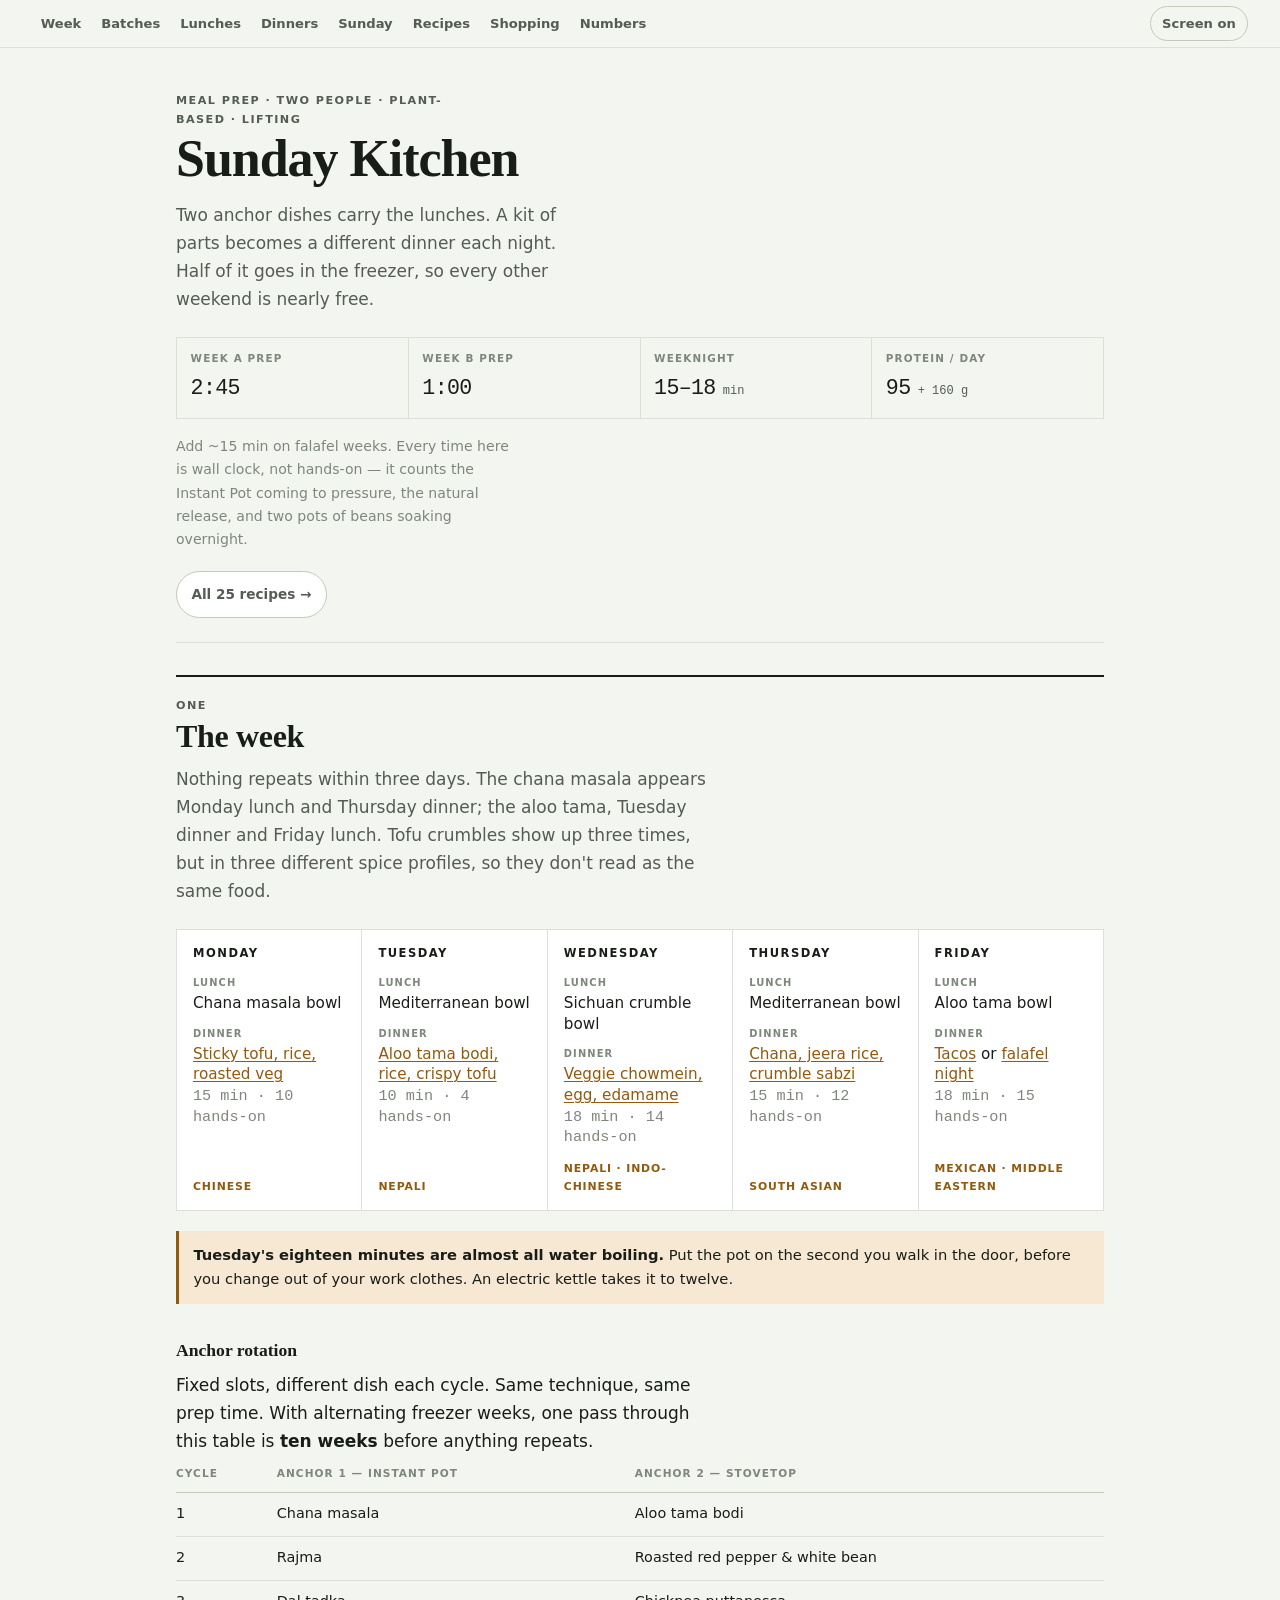
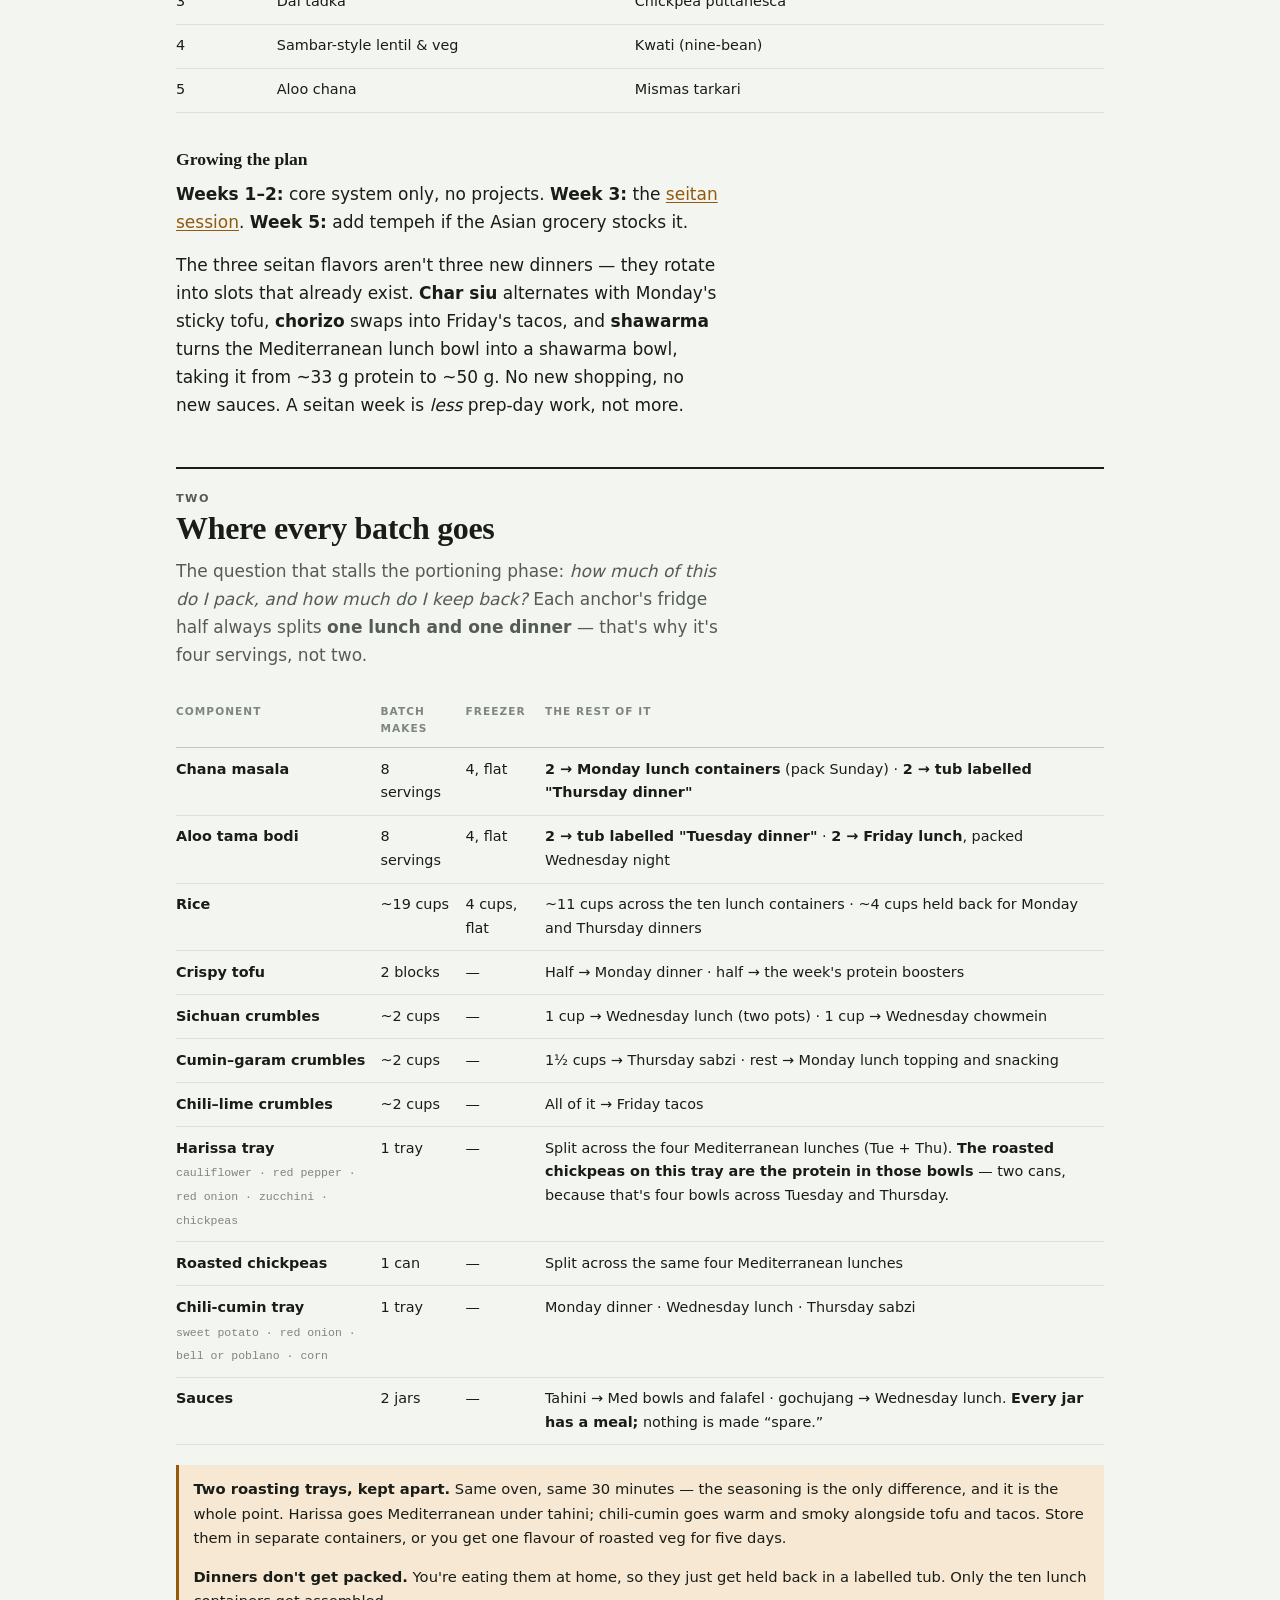
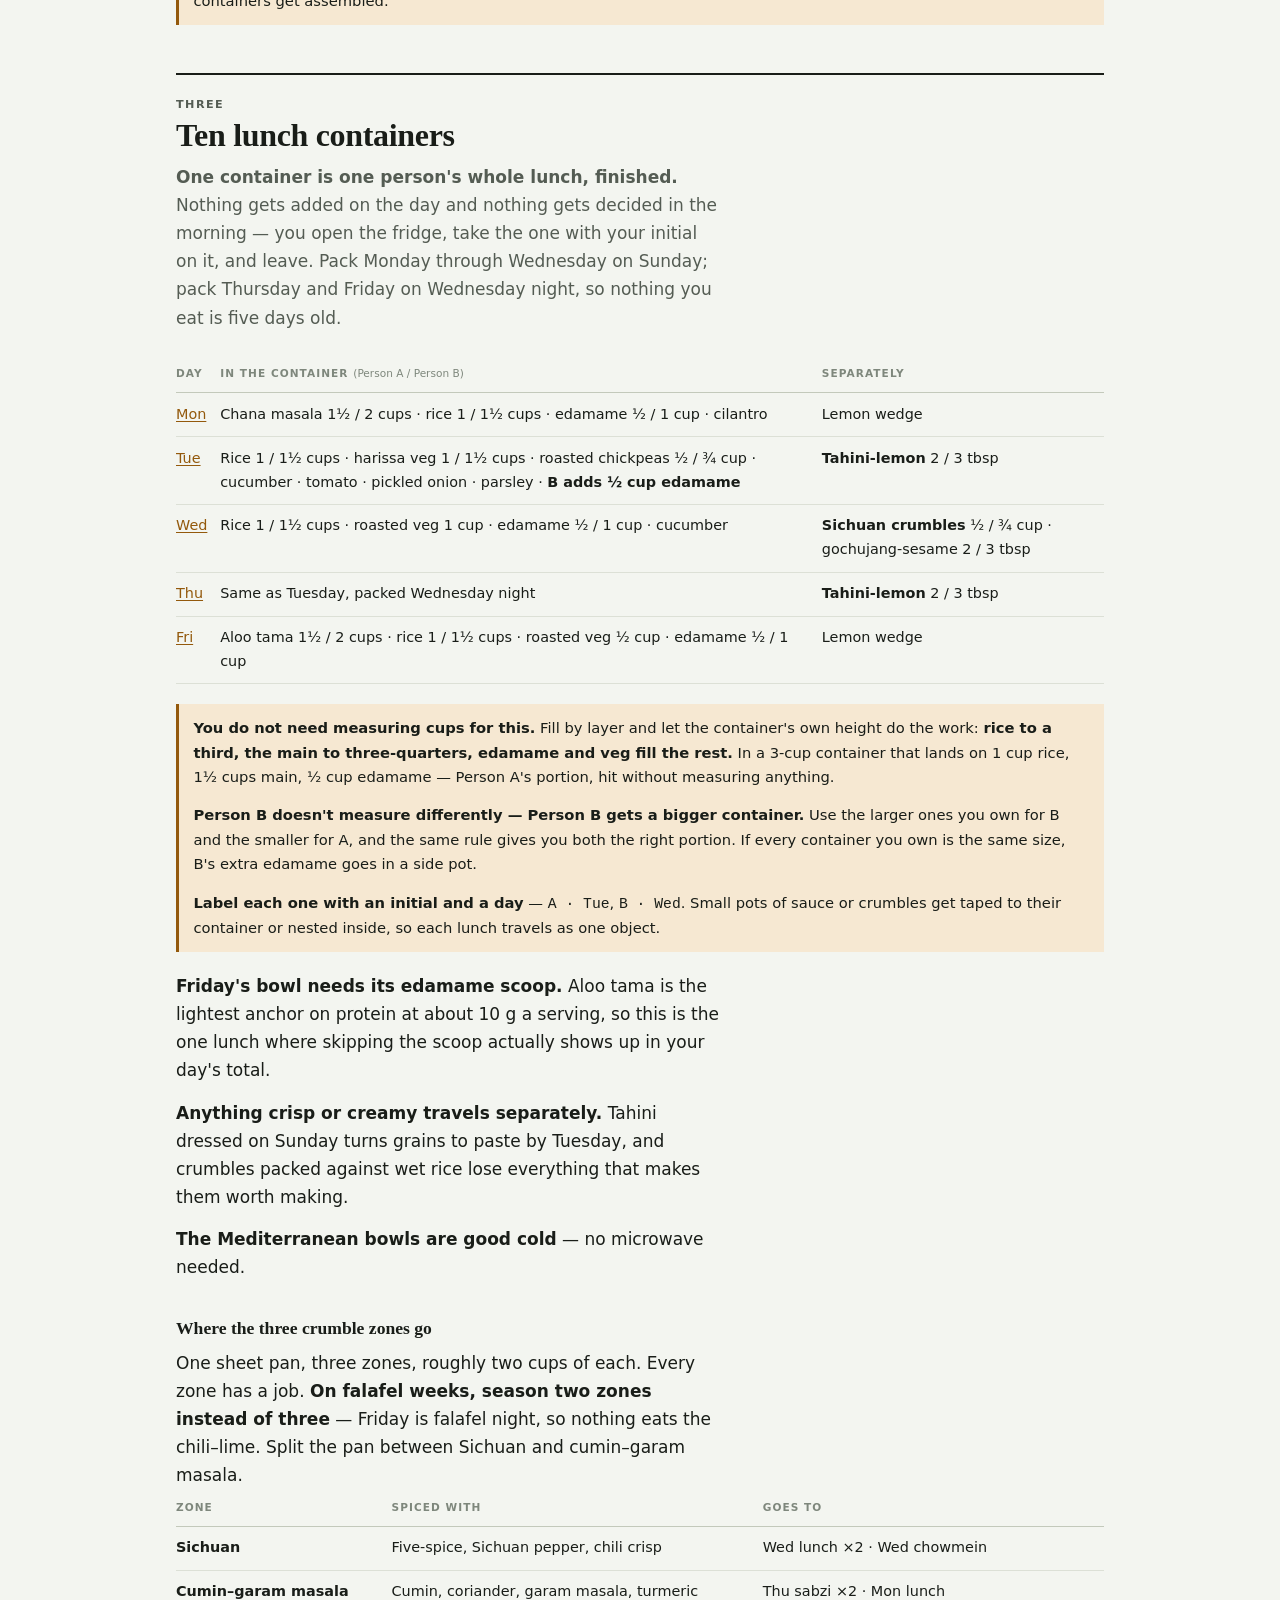
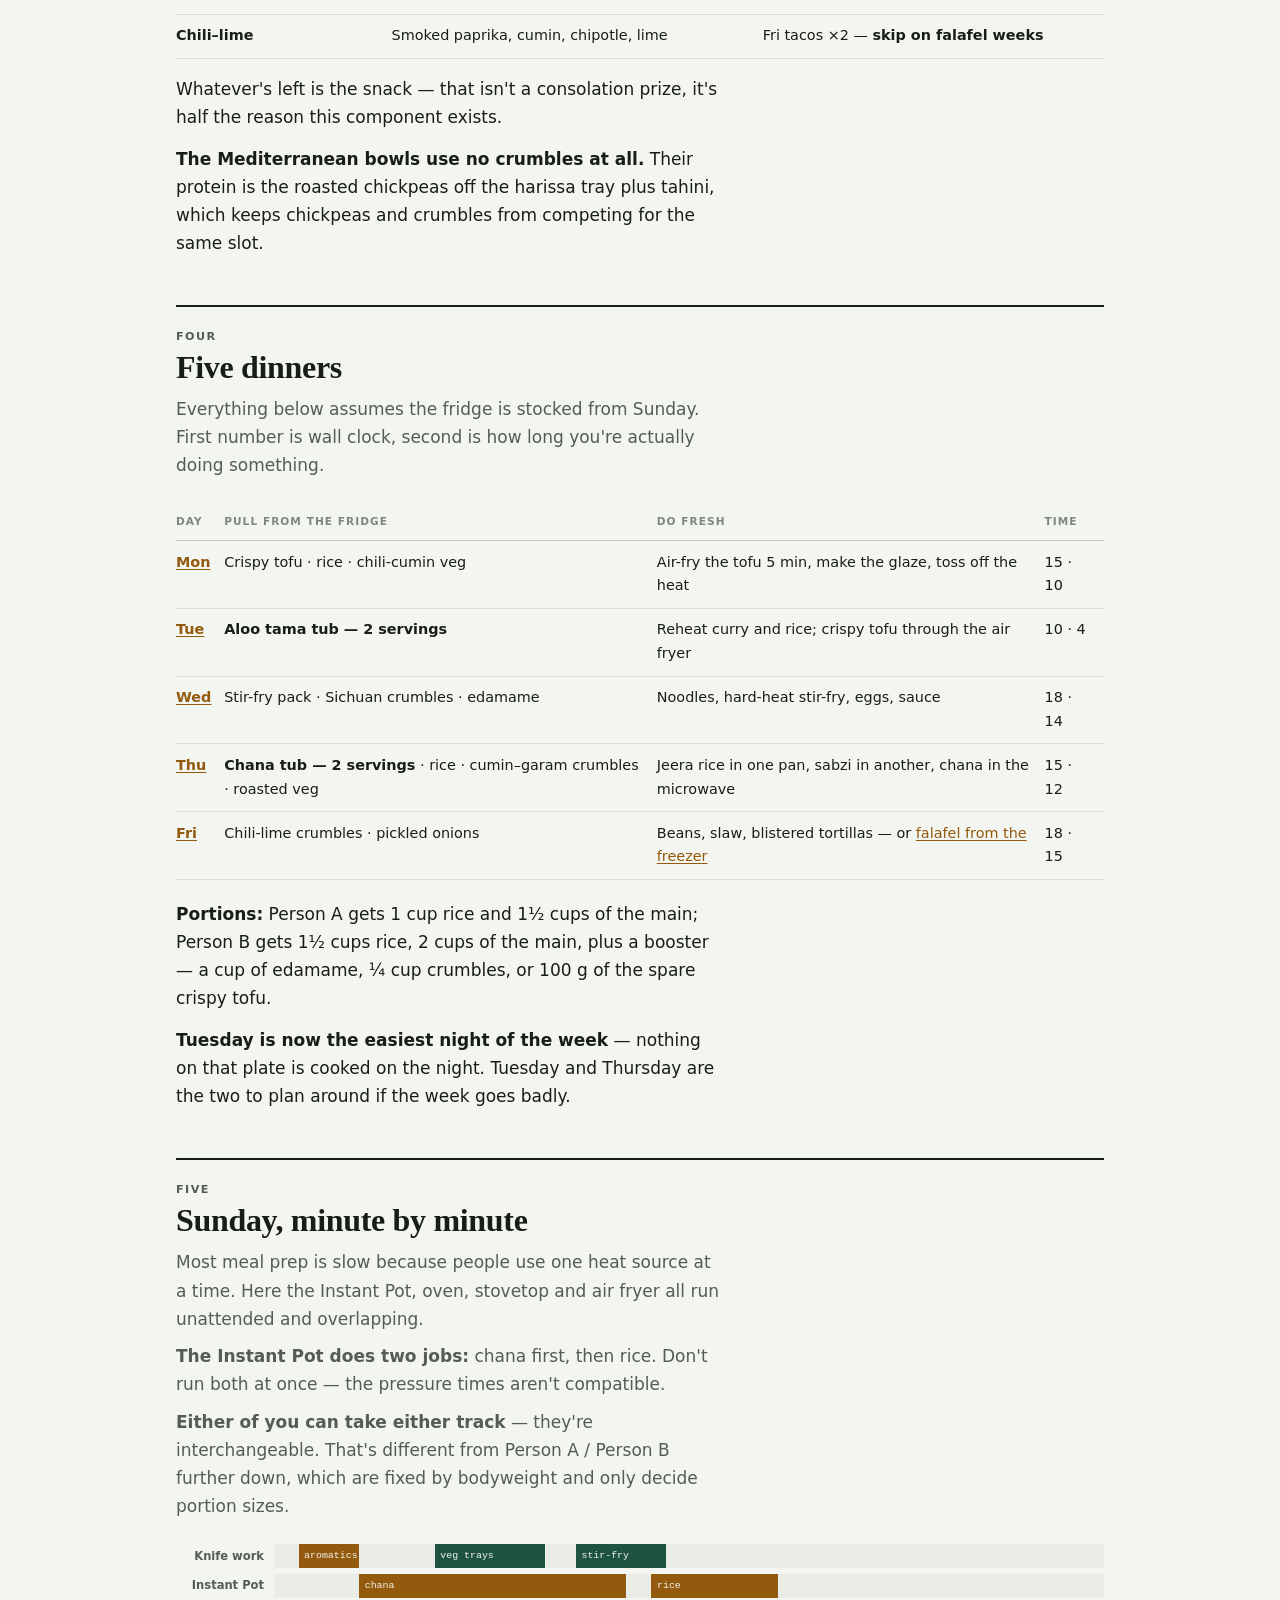
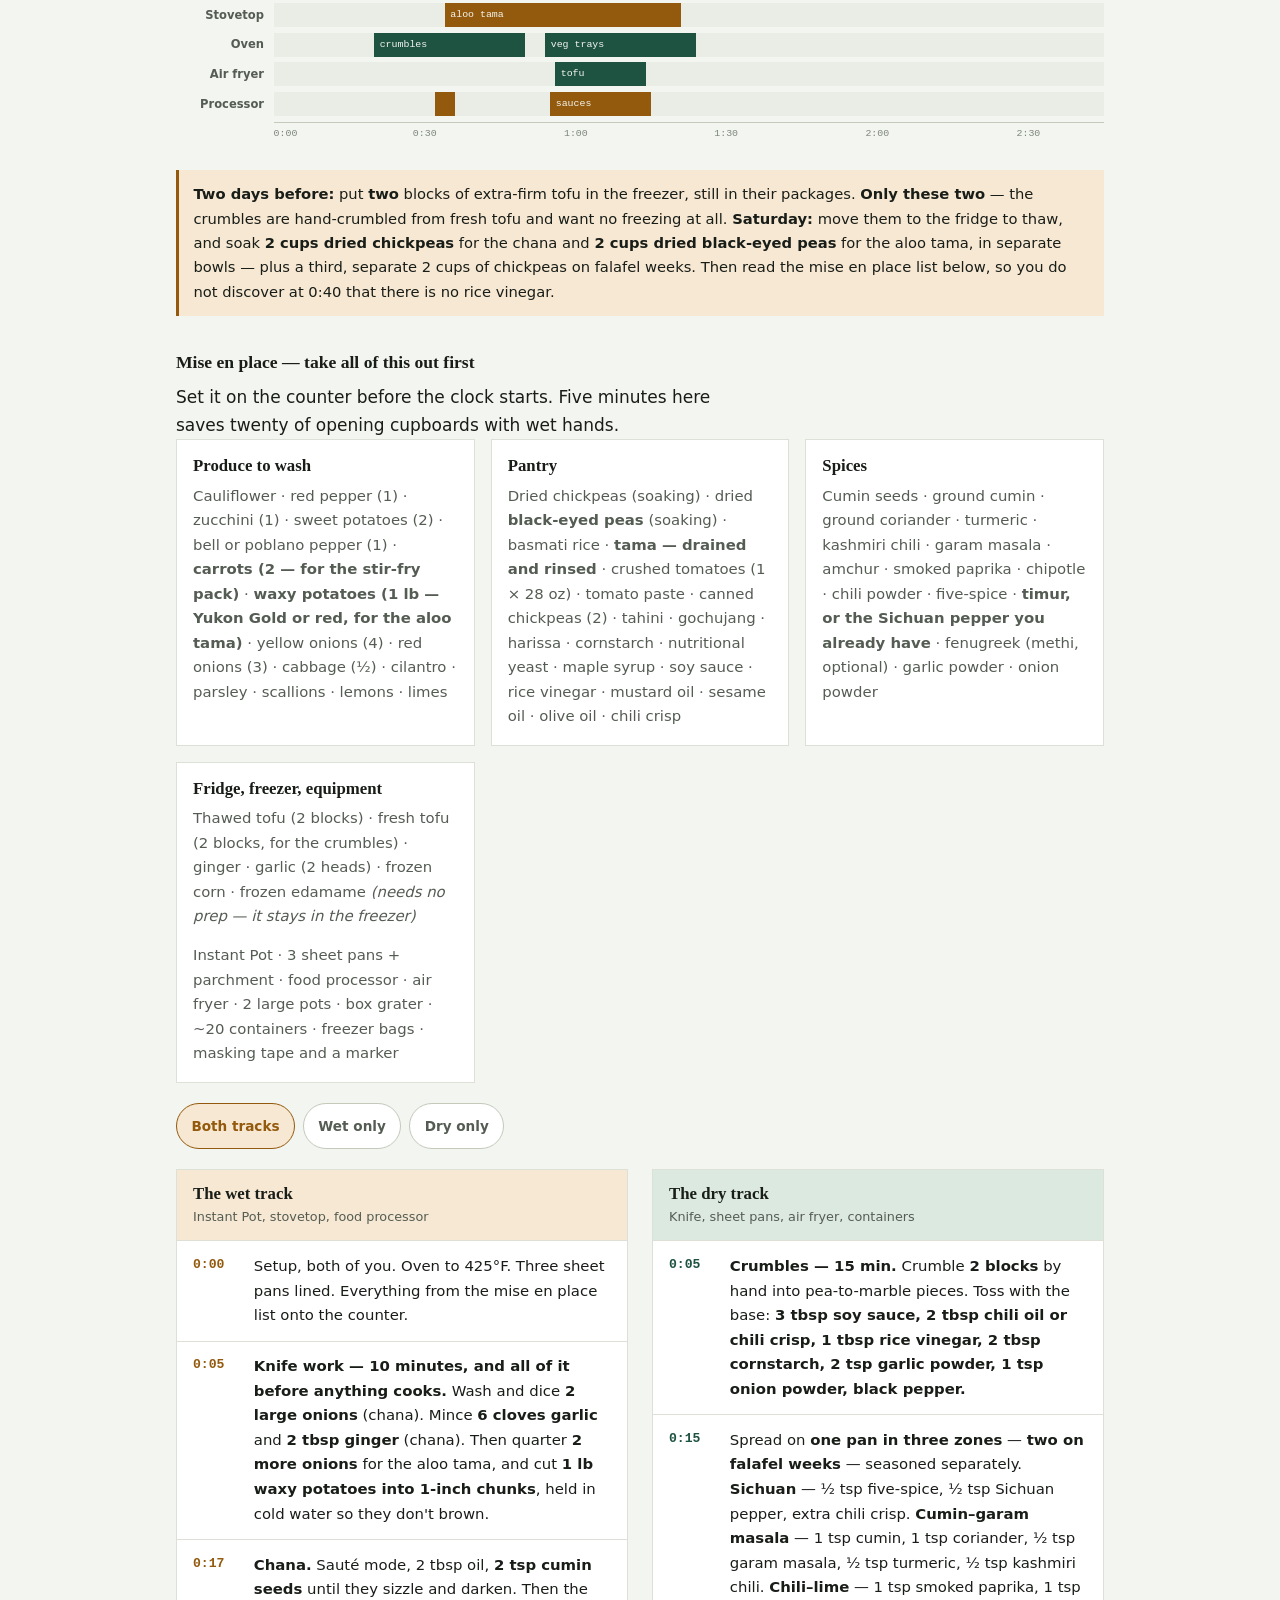
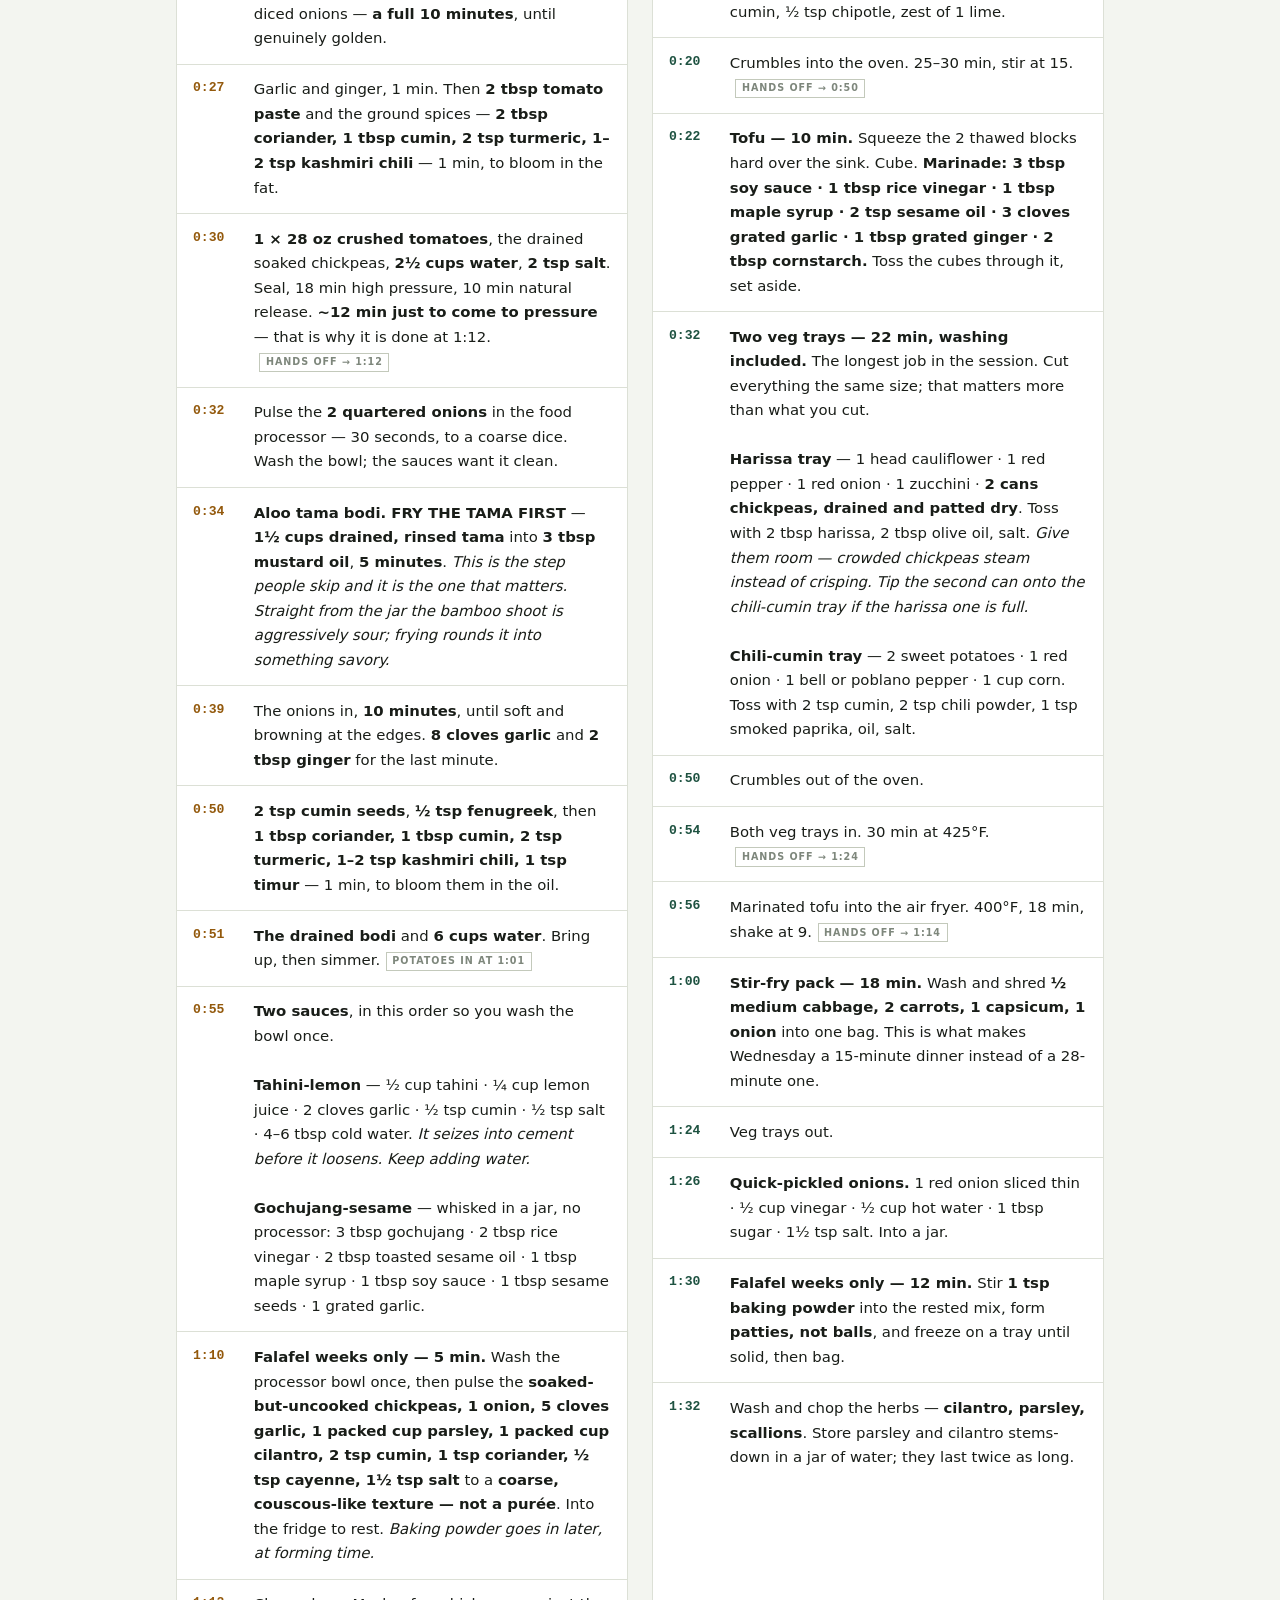
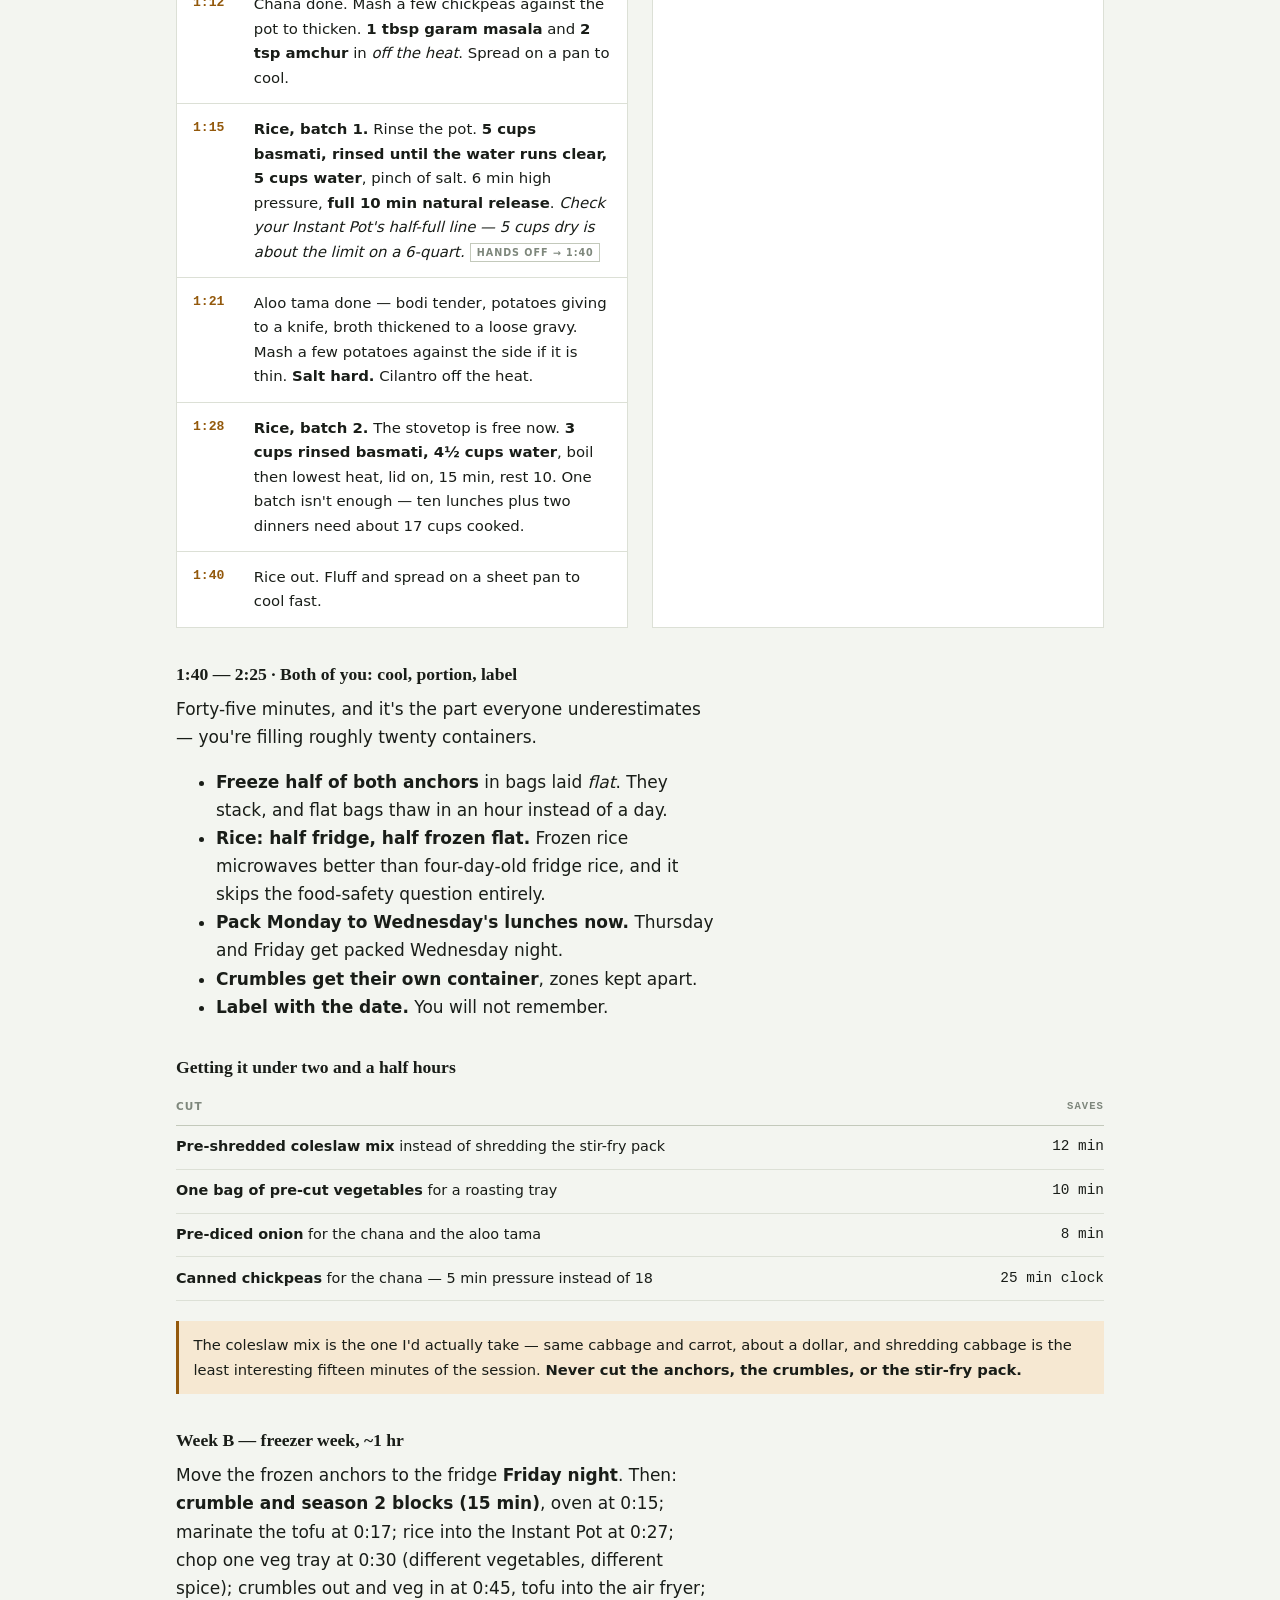
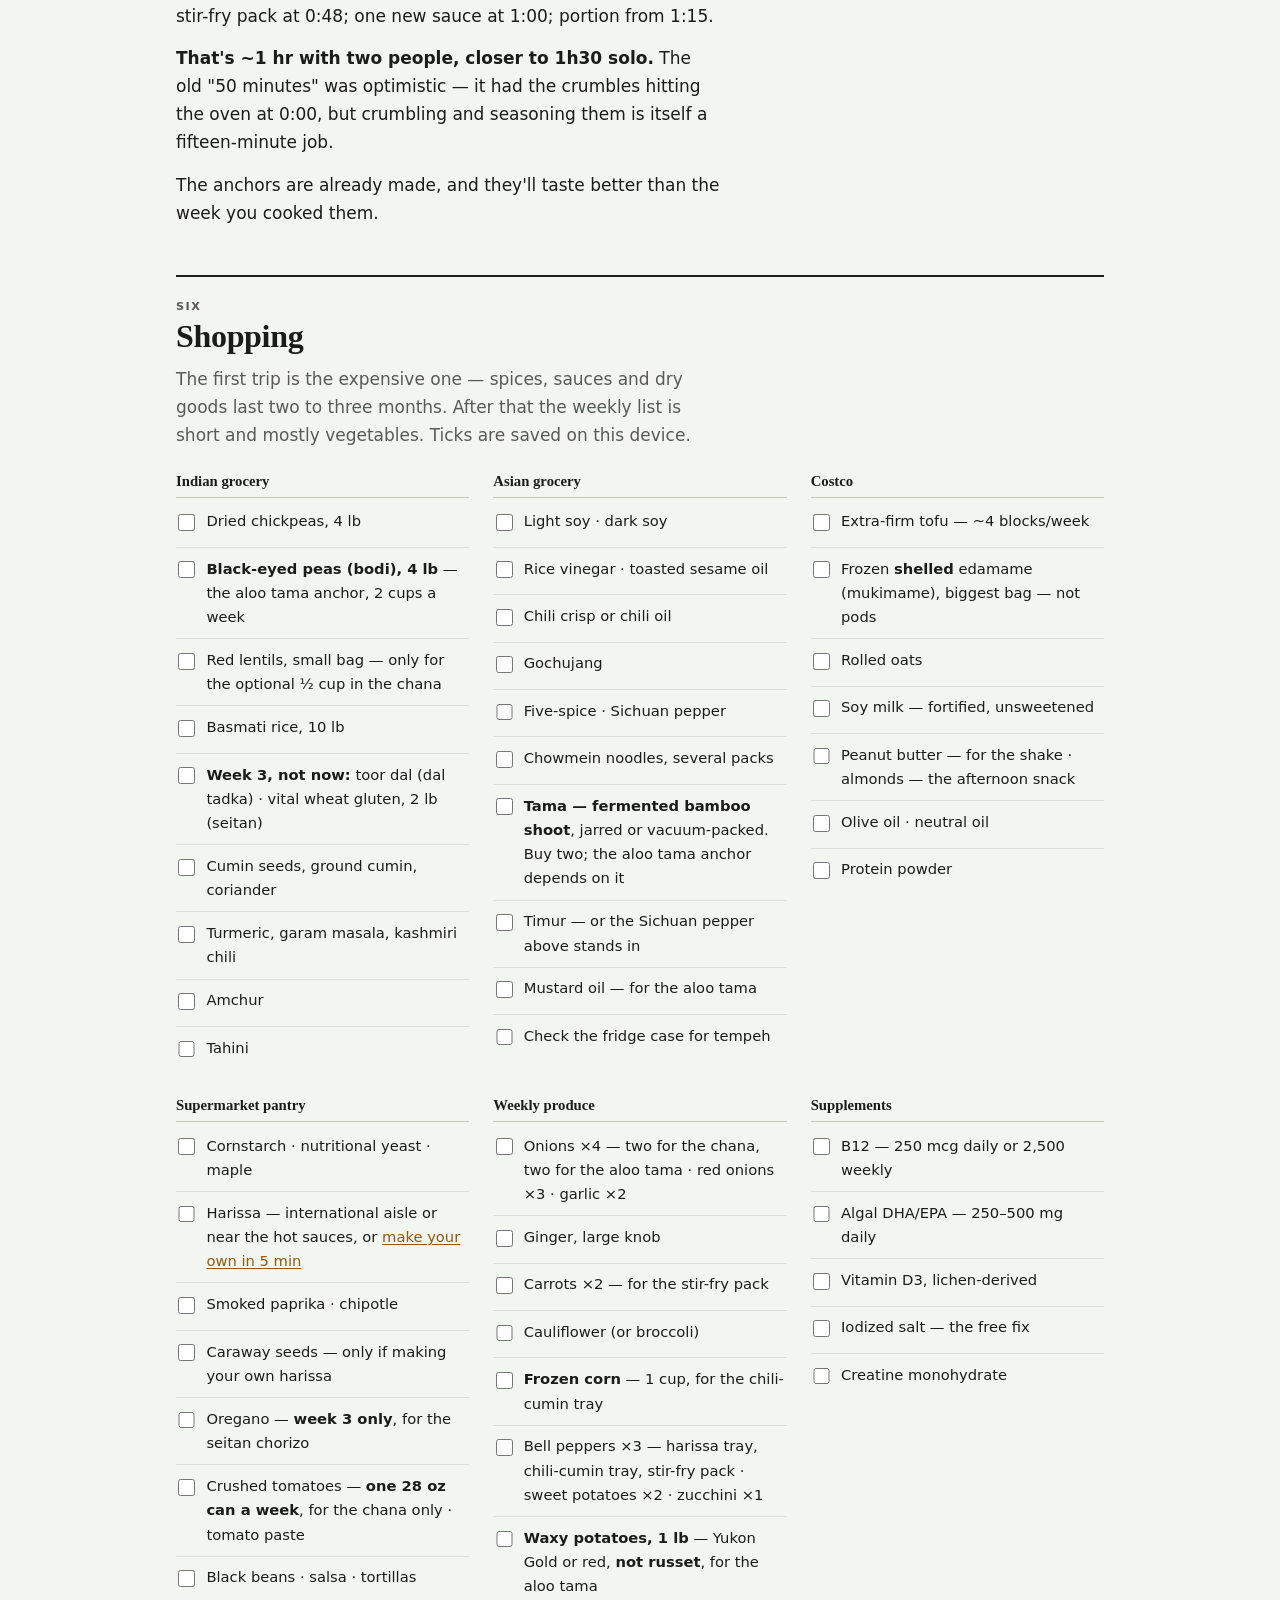
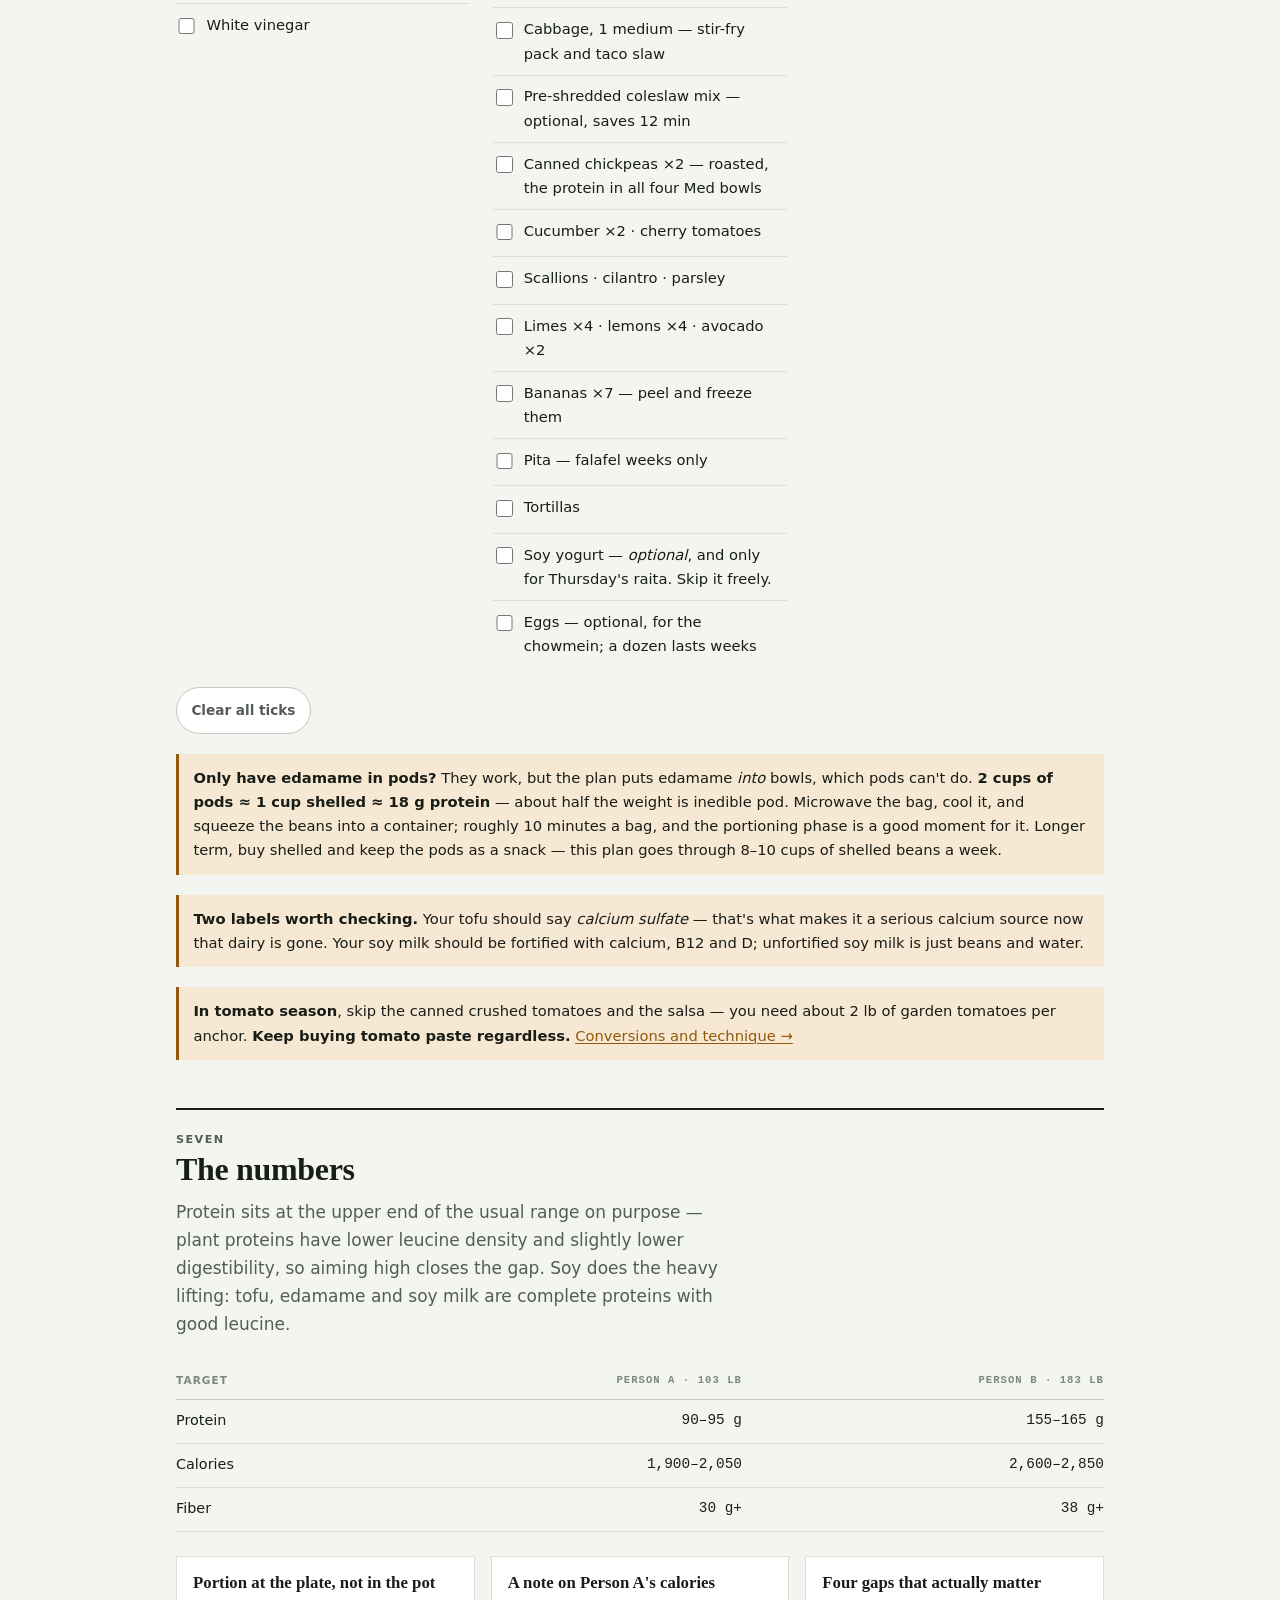
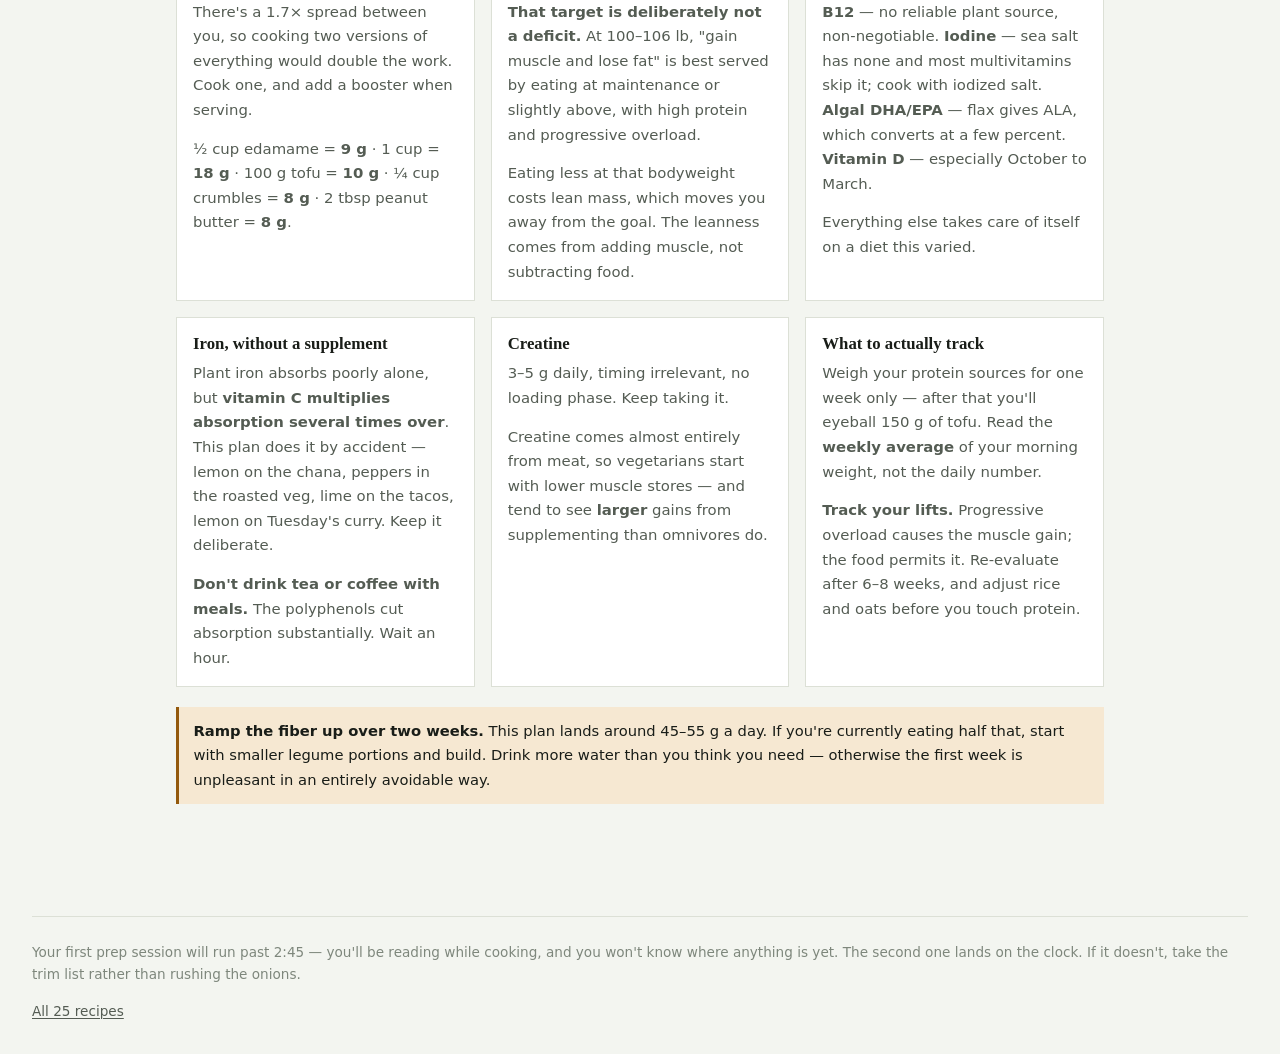
==== commit c65326eb: "Every lunch container leaves the kitchen finished The plan always said lunches were assembled on the" ====
--- a/index.html
+++ b/index.html
@@ -132,7 +132,7 @@
           <tr><td><strong>Sichuan crumbles</strong></td><td>~2 cups</td><td>—</td><td>1 cup → Wednesday lunch (two pots) · 1 cup → Wednesday chowmein</td></tr>
           <tr><td><strong>Cumin–garam crumbles</strong></td><td>~2 cups</td><td>—</td><td>1½ cups → Thursday sabzi · rest → Monday lunch topping and snacking</td></tr>
           <tr><td><strong>Chili–lime crumbles</strong></td><td>~2 cups</td><td>—</td><td>All of it → Friday tacos</td></tr>
-          <tr><td><strong>Harissa tray</strong><br><span class="mins">cauliflower · red pepper · red onion · zucchini · chickpeas</span></td><td>1 tray</td><td>—</td><td>Split across the four Mediterranean lunches (Tue + Thu). <strong>The roasted chickpeas on this tray are the protein in those bowls.</strong></td></tr>
+          <tr><td><strong>Harissa tray</strong><br><span class="mins">cauliflower · red pepper · red onion · zucchini · chickpeas</span></td><td>1 tray</td><td>—</td><td>Split across the four Mediterranean lunches (Tue + Thu). <strong>The roasted chickpeas on this tray are the protein in those bowls</strong> &mdash; two cans, because that's four bowls across Tuesday and Thursday.</td></tr>
           <tr><td><strong>Roasted chickpeas</strong></td><td>1 can</td><td>—</td><td>Split across the same four Mediterranean lunches</td></tr>
           <tr><td><strong>Chili-cumin tray</strong><br><span class="mins">sweet potato · red onion · bell or poblano · corn</span></td><td>1 tray</td><td>—</td><td>Monday dinner · Wednesday lunch · Thursday sabzi</td></tr>
           <tr><td><strong>Sauces</strong></td><td>2 jars</td><td>—</td><td>Tahini &rarr; Med bowls and falafel &middot; gochujang &rarr; Wednesday lunch. <strong>Every jar has a meal;</strong> nothing is made &ldquo;spare.&rdquo;</td></tr>
@@ -150,7 +150,7 @@
     <div class="head">
       <p class="eyebrow">Three</p>
       <h2>Ten lunch containers</h2>
-      <p>Assembled on the weekend, reheated at work, zero weekday cost. Pack Monday through Wednesday on Sunday; pack Thursday and Friday on Wednesday night, so nothing you eat is five days old.</p>
+      <p><strong>One container is one person's whole lunch, finished.</strong> Nothing gets added on the day and nothing gets decided in the morning &mdash; you open the fridge, take the one with your initial on it, and leave. Pack Monday through Wednesday on Sunday; pack Thursday and Friday on Wednesday night, so nothing you eat is five days old.</p>
     </div>
 
     <div class="tbl-scroll">
@@ -158,12 +158,18 @@
         <thead><tr><th>Day</th><th>In the container <span style="font-weight:400;text-transform:none;letter-spacing:0;">(Person A / Person B)</span></th><th>Separately</th></tr></thead>
         <tbody>
           <tr><td><a href="recipes.html#lunch-mon-chana-bowl">Mon</a></td><td>Chana masala 1½ / 2 cups · rice 1 / 1½ cups · edamame ½ / 1 cup · cilantro</td><td>Lemon wedge</td></tr>
-          <tr><td><a href="recipes.html#lunch-mediterranean-bowl">Tue</a></td><td>Rice · harissa veg · roasted chickpeas · cucumber · tomato · pickled onion · parsley</td><td><strong>Tahini-lemon</strong></td></tr>
-          <tr><td><a href="recipes.html#lunch-wed-sichuan-crumble-bowl">Wed</a></td><td>Rice · roasted veg · edamame · cucumber</td><td><strong>Sichuan crumbles</strong> · gochujang-sesame</td></tr>
-          <tr><td><a href="recipes.html#lunch-mediterranean-bowl">Thu</a></td><td>Same as Tuesday</td><td><strong>Tahini-lemon</strong></td></tr>
-          <tr><td><a href="recipes.html#lunch-fri-aloo-tama-bowl">Fri</a></td><td>Aloo tama over rice · roasted veg · edamame</td><td>Lemon wedge</td></tr>
-        </tbody>
-      </table>
+          <tr><td><a href="recipes.html#lunch-mediterranean-bowl">Tue</a></td><td>Rice 1 / 1½ cups · harissa veg 1 / 1½ cups · roasted chickpeas ½ / ¾ cup · cucumber · tomato · pickled onion · parsley · <strong>B adds ½ cup edamame</strong></td><td><strong>Tahini-lemon</strong> 2 / 3 tbsp</td></tr>
+          <tr><td><a href="recipes.html#lunch-wed-sichuan-crumble-bowl">Wed</a></td><td>Rice 1 / 1½ cups · roasted veg 1 cup · edamame ½ / 1 cup · cucumber</td><td><strong>Sichuan crumbles</strong> ½ / ¾ cup · gochujang-sesame 2 / 3 tbsp</td></tr>
+          <tr><td><a href="recipes.html#lunch-mediterranean-bowl">Thu</a></td><td>Same as Tuesday, packed Wednesday night</td><td><strong>Tahini-lemon</strong> 2 / 3 tbsp</td></tr>
+          <tr><td><a href="recipes.html#lunch-fri-aloo-tama-bowl">Fri</a></td><td>Aloo tama 1½ / 2 cups · rice 1 / 1½ cups · roasted veg ½ cup · edamame ½ / 1 cup</td><td>Lemon wedge</td></tr>
+        </tbody>
+      </table>
+    </div>
+
+    <div class="note" style="margin-top:1.25rem;">
+      <p><strong>You do not need measuring cups for this.</strong> Fill by layer and let the container's own height do the work: <strong>rice to a third, the main to three-quarters, edamame and veg fill the rest.</strong> In a 3-cup container that lands on 1 cup rice, 1&frac12; cups main, &frac12; cup edamame &mdash; Person A's portion, hit without measuring anything.</p>
+      <p><strong>Person B doesn't measure differently &mdash; Person B gets a bigger container.</strong> Use the larger ones you own for B and the smaller for A, and the same rule gives you both the right portion. If every container you own is the same size, B's extra edamame goes in a side pot.</p>
+      <p><strong>Label each one with an initial and a day</strong> &mdash; <code>A &middot; Tue</code>, <code>B &middot; Wed</code>. Small pots of sauce or crumbles get taped to their container or nested inside, so each lunch travels as one object.</p>
     </div>
 
     <div class="prose" style="margin-top:1.25rem;">
@@ -253,7 +259,7 @@
       </div>
       <div class="card">
         <h3>Pantry</h3>
-        <p>Dried chickpeas (soaking) &middot; dried <strong>black-eyed peas</strong> (soaking) &middot; basmati rice &middot; <strong>tama &mdash; drained and rinsed</strong> &middot; crushed tomatoes (1 &times; 28 oz) &middot; tomato paste &middot; canned chickpeas (1) &middot; tahini &middot; gochujang &middot; harissa &middot; cornstarch &middot; nutritional yeast &middot; maple syrup &middot; soy sauce &middot; rice vinegar &middot; mustard oil &middot; sesame oil &middot; olive oil &middot; chili crisp</p>
+        <p>Dried chickpeas (soaking) &middot; dried <strong>black-eyed peas</strong> (soaking) &middot; basmati rice &middot; <strong>tama &mdash; drained and rinsed</strong> &middot; crushed tomatoes (1 &times; 28 oz) &middot; tomato paste &middot; canned chickpeas (2) &middot; tahini &middot; gochujang &middot; harissa &middot; cornstarch &middot; nutritional yeast &middot; maple syrup &middot; soy sauce &middot; rice vinegar &middot; mustard oil &middot; sesame oil &middot; olive oil &middot; chili crisp</p>
       </div>
       <div class="card">
         <h3>Spices</h3>
@@ -309,7 +315,7 @@
           <li><span class="clock">0:15</span><span>Spread on <strong>one pan in three zones</strong> &mdash; <strong>two on falafel weeks</strong> &mdash; seasoned separately. <strong>Sichuan</strong> &mdash; &frac12; tsp five-spice, &frac12; tsp Sichuan pepper, extra chili crisp. <strong>Cumin&ndash;garam masala</strong> &mdash; 1 tsp cumin, 1 tsp coriander, &frac12; tsp garam masala, &frac12; tsp turmeric, &frac12; tsp kashmiri chili. <strong>Chili&ndash;lime</strong> &mdash; 1 tsp smoked paprika, 1 tsp cumin, &frac12; tsp chipotle, zest of 1 lime.</span></li>
           <li><span class="clock">0:20</span><span>Crumbles into the oven. 25&ndash;30 min, stir at 15.<span class="hands-off">hands off &rarr; 0:50</span></span></li>
           <li><span class="clock">0:22</span><span><strong>Tofu &mdash; 10 min.</strong> Squeeze the 2 thawed blocks hard over the sink. Cube. <strong>Marinade: 3 tbsp soy sauce &middot; 1 tbsp rice vinegar &middot; 1 tbsp maple syrup &middot; 2 tsp sesame oil &middot; 3 cloves grated garlic &middot; 1 tbsp grated ginger &middot; 2 tbsp cornstarch.</strong> Toss the cubes through it, set aside.</span></li>
-          <li><span class="clock">0:32</span><span><strong>Two veg trays &mdash; 22 min, washing included.</strong> The longest job in the session. Cut everything the same size; that matters more than what you cut.<br><br><strong>Harissa tray</strong> &mdash; 1 head cauliflower &middot; 1 red pepper &middot; 1 red onion &middot; 1 zucchini &middot; <strong>1 can chickpeas, drained and patted dry</strong>. Toss with 2 tbsp harissa, 2 tbsp olive oil, salt.<br><br><strong>Chili-cumin tray</strong> &mdash; 2 sweet potatoes &middot; 1 red onion &middot; 1 bell or poblano pepper &middot; 1 cup corn. Toss with 2 tsp cumin, 2 tsp chili powder, 1 tsp smoked paprika, oil, salt.</span></li>
+          <li><span class="clock">0:32</span><span><strong>Two veg trays &mdash; 22 min, washing included.</strong> The longest job in the session. Cut everything the same size; that matters more than what you cut.<br><br><strong>Harissa tray</strong> &mdash; 1 head cauliflower &middot; 1 red pepper &middot; 1 red onion &middot; 1 zucchini &middot; <strong>2 cans chickpeas, drained and patted dry</strong>. Toss with 2 tbsp harissa, 2 tbsp olive oil, salt. <em>Give them room &mdash; crowded chickpeas steam instead of crisping. Tip the second can onto the chili-cumin tray if the harissa one is full.</em><br><br><strong>Chili-cumin tray</strong> &mdash; 2 sweet potatoes &middot; 1 red onion &middot; 1 bell or poblano pepper &middot; 1 cup corn. Toss with 2 tsp cumin, 2 tsp chili powder, 1 tsp smoked paprika, oil, salt.</span></li>
           <li><span class="clock">0:50</span><span>Crumbles out of the oven.</span></li>
           <li><span class="clock">0:54</span><span>Both veg trays in. 30 min at 425&deg;F.<span class="hands-off">hands off &rarr; 1:24</span></span></li>
           <li><span class="clock">0:56</span><span>Marinated tofu into the air fryer. 400&deg;F, 18 min, shake at 9.<span class="hands-off">hands off &rarr; 1:14</span></span></li>
@@ -432,7 +438,7 @@
           <li><label><input type="checkbox"><span><strong>Waxy potatoes, 1 lb</strong> &mdash; Yukon Gold or red, <strong>not russet</strong>, for the aloo tama</span></label></li>
           <li><label><input type="checkbox"><span>Cabbage, 1 medium — stir-fry pack and taco slaw</span></label></li>
           <li><label><input type="checkbox"><span>Pre-shredded coleslaw mix — optional, saves 12 min</span></label></li>
-          <li><label><input type="checkbox"><span>Canned chickpeas ×1 — roasted, for the Med bowls</span></label></li>
+          <li><label><input type="checkbox"><span>Canned chickpeas ×2 — roasted, the protein in all four Med bowls</span></label></li>
           <li><label><input type="checkbox"><span>Cucumber ×2 · cherry tomatoes</span></label></li>
           <li><label><input type="checkbox"><span>Scallions · cilantro · parsley</span></label></li>
           <li><label><input type="checkbox"><span>Limes ×4 · lemons ×4 · avocado ×2</span></label></li>
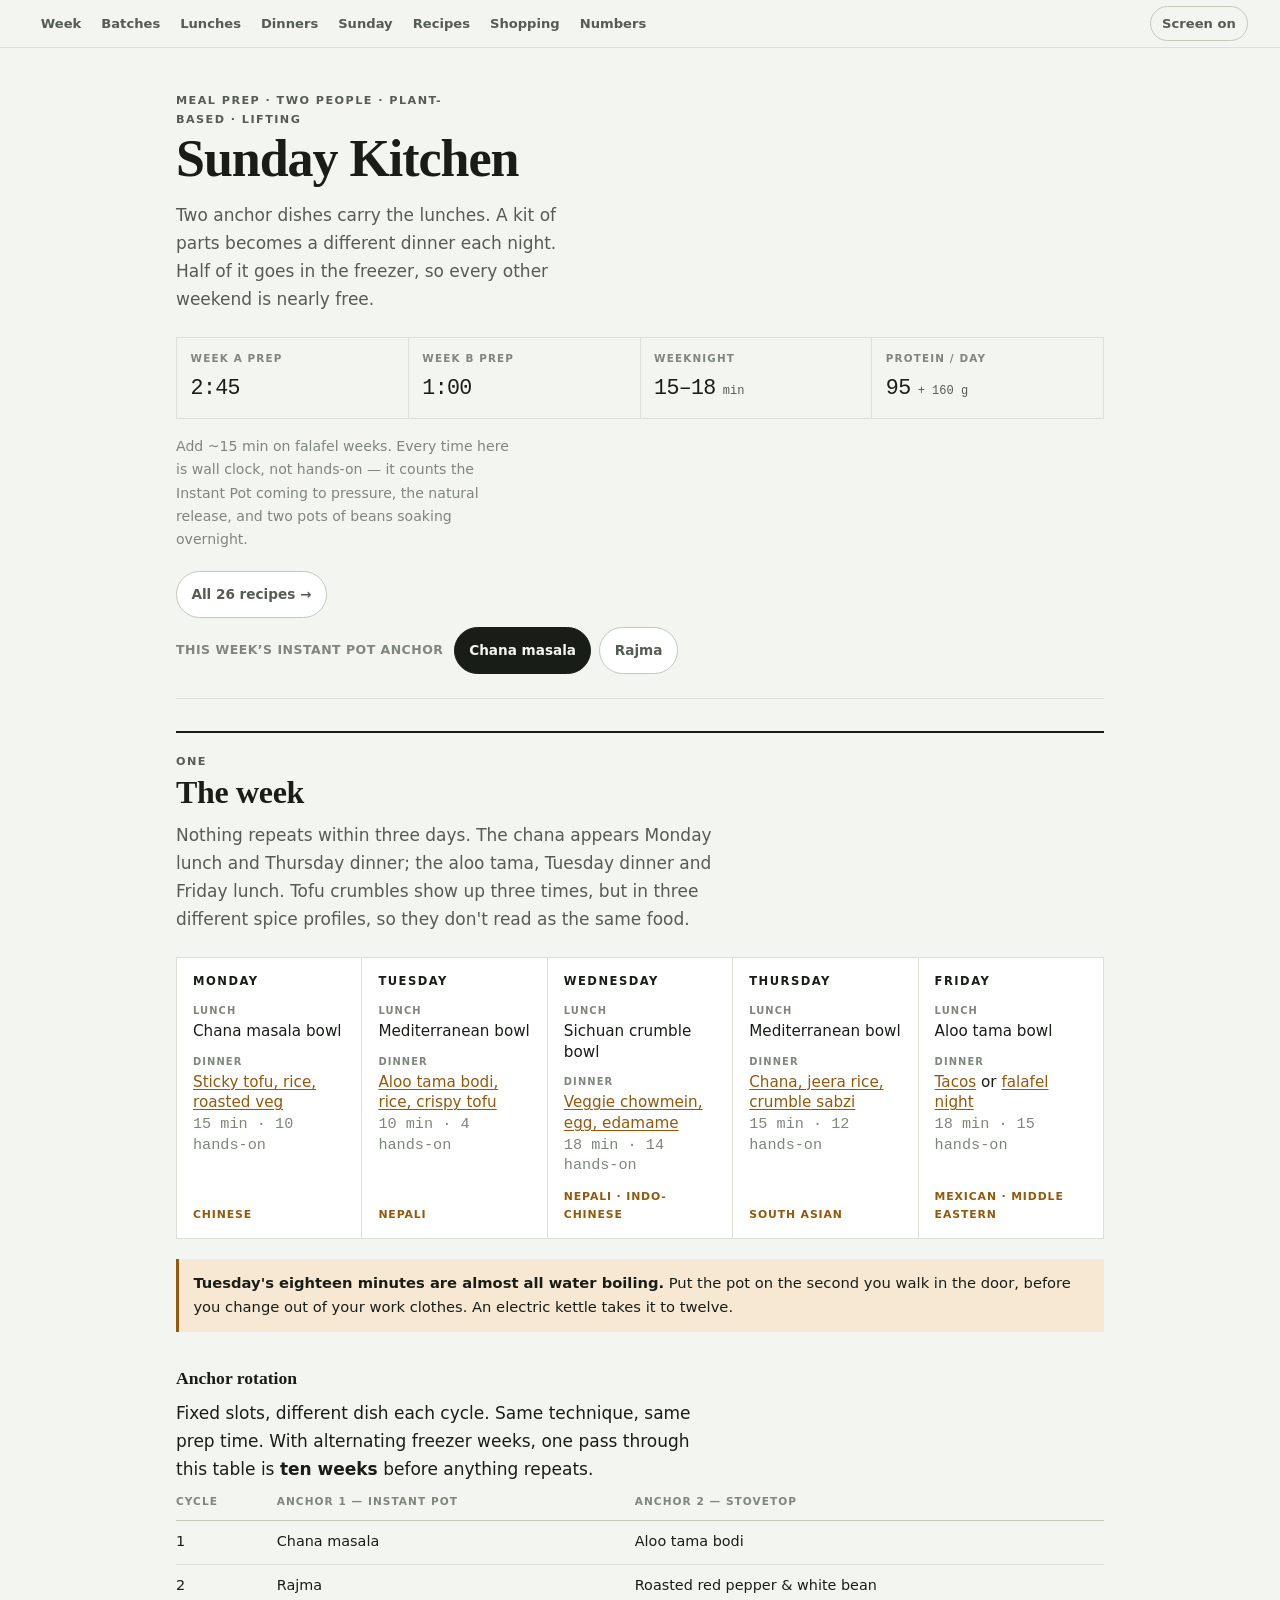
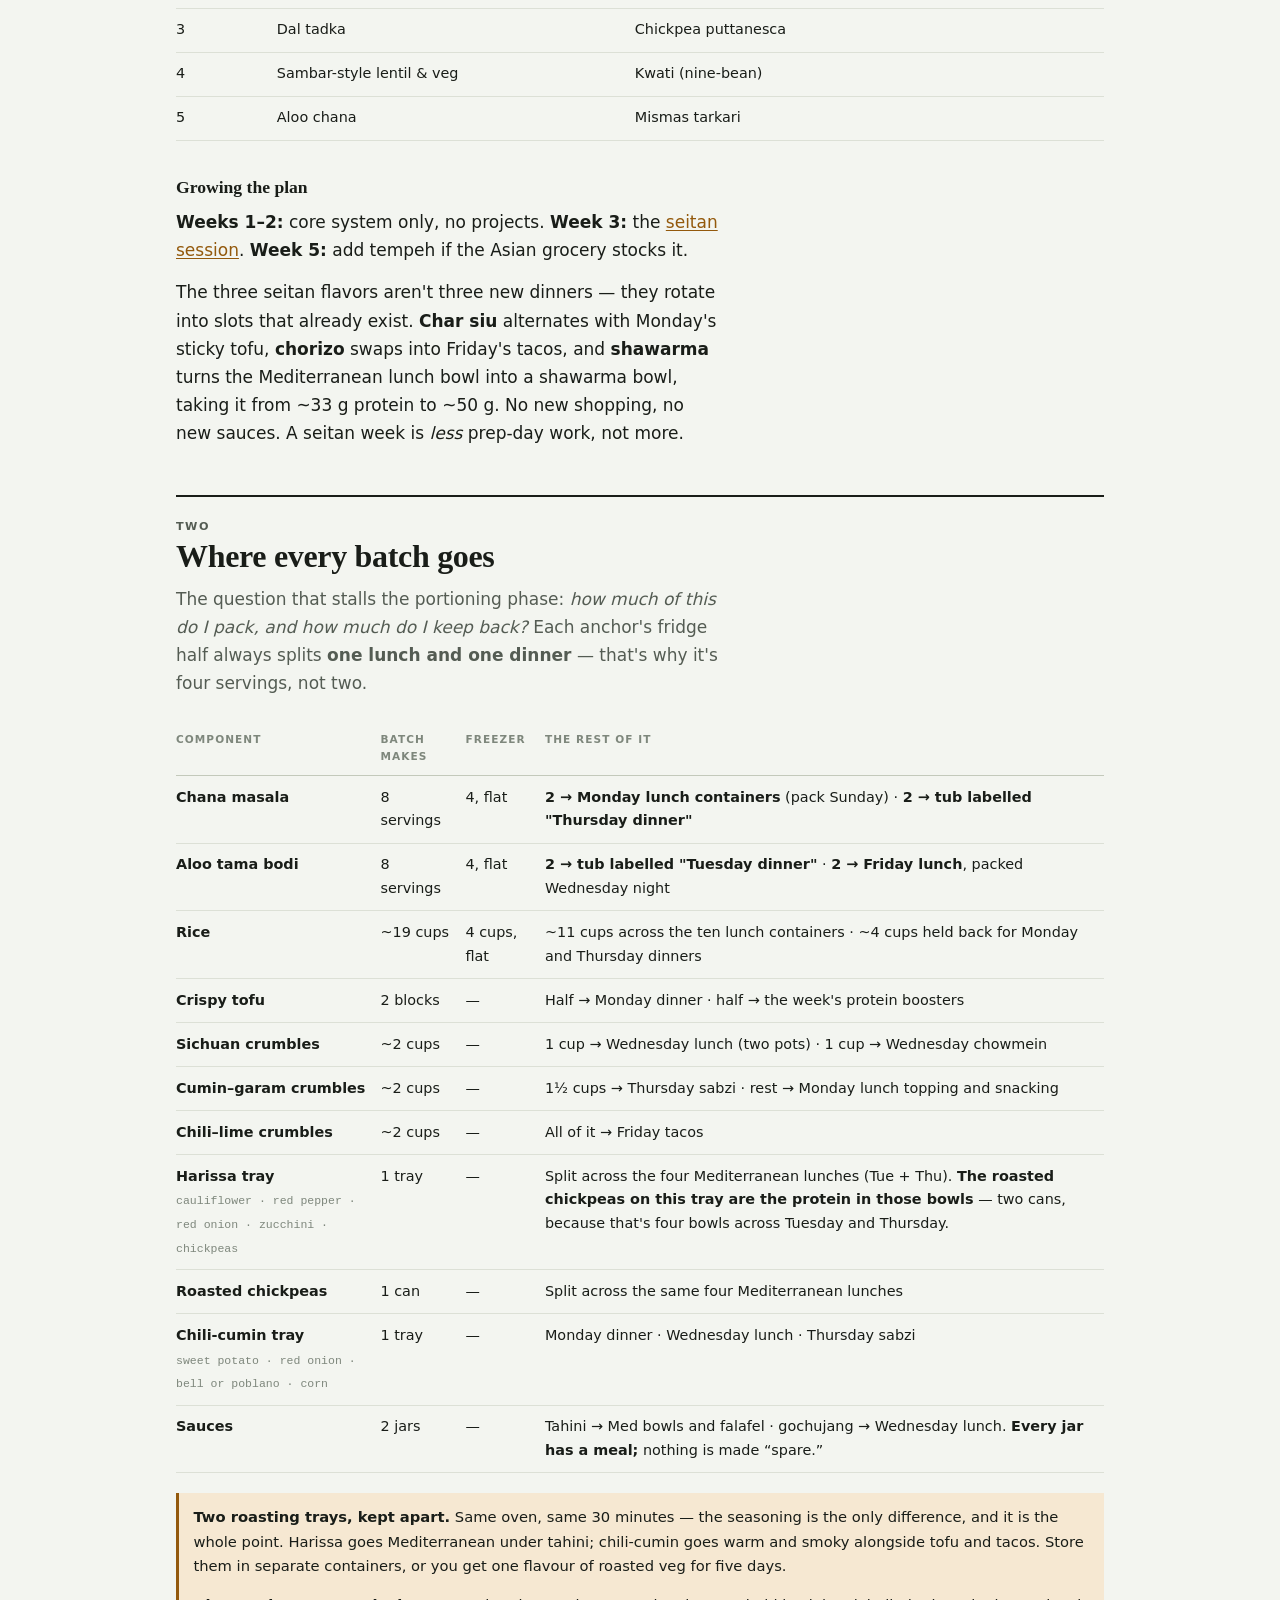
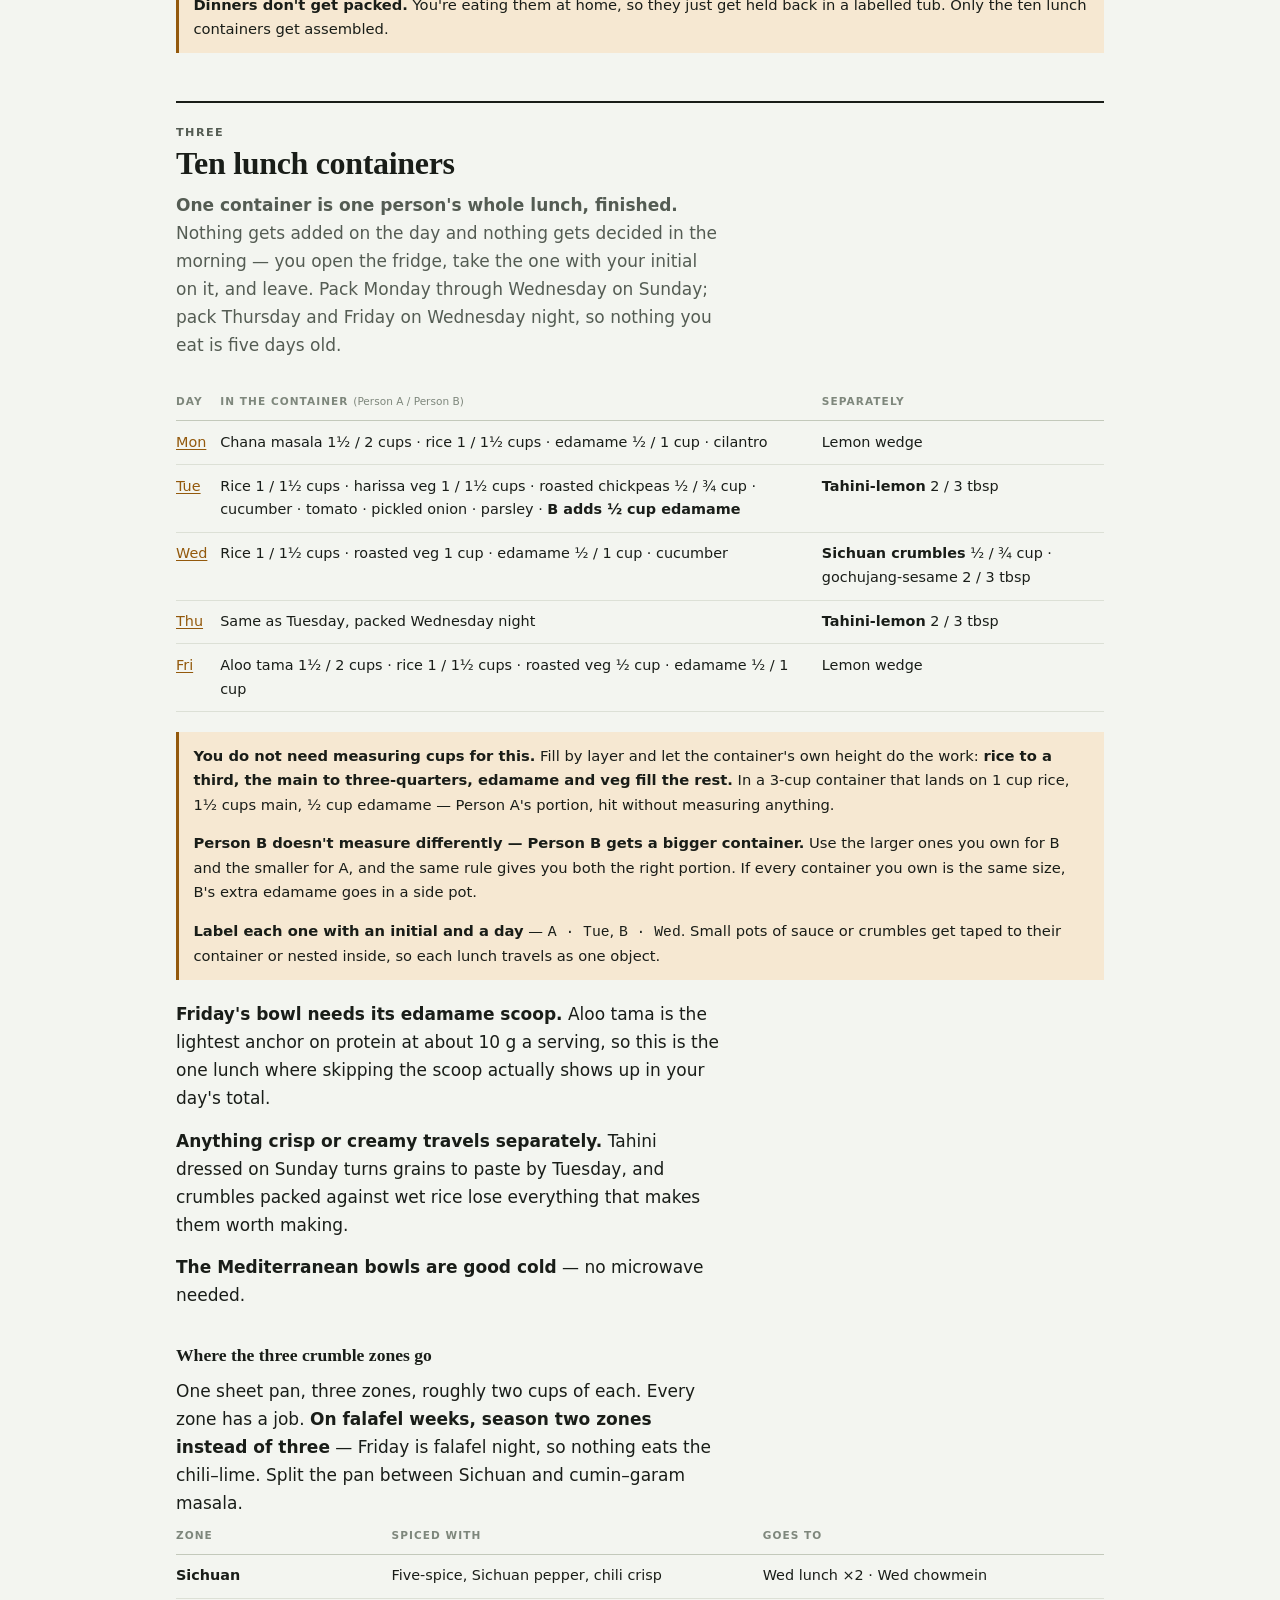
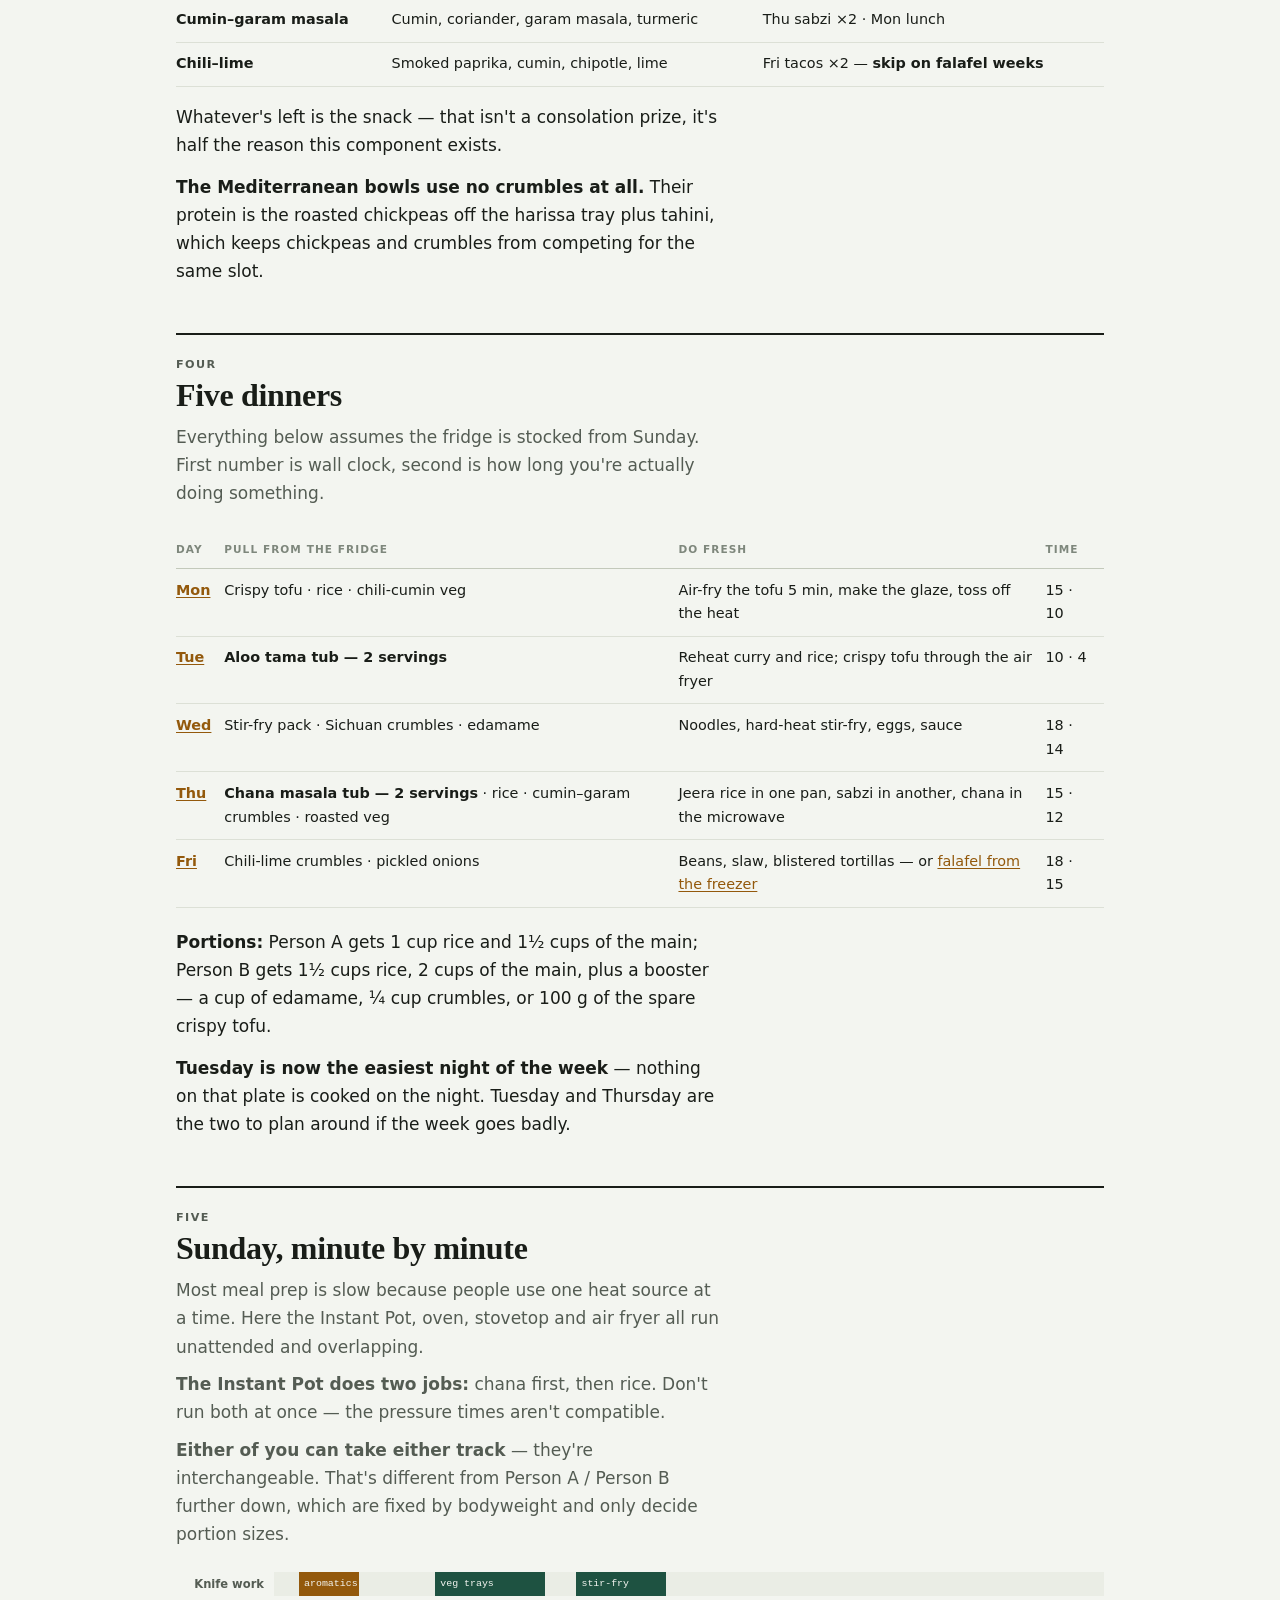
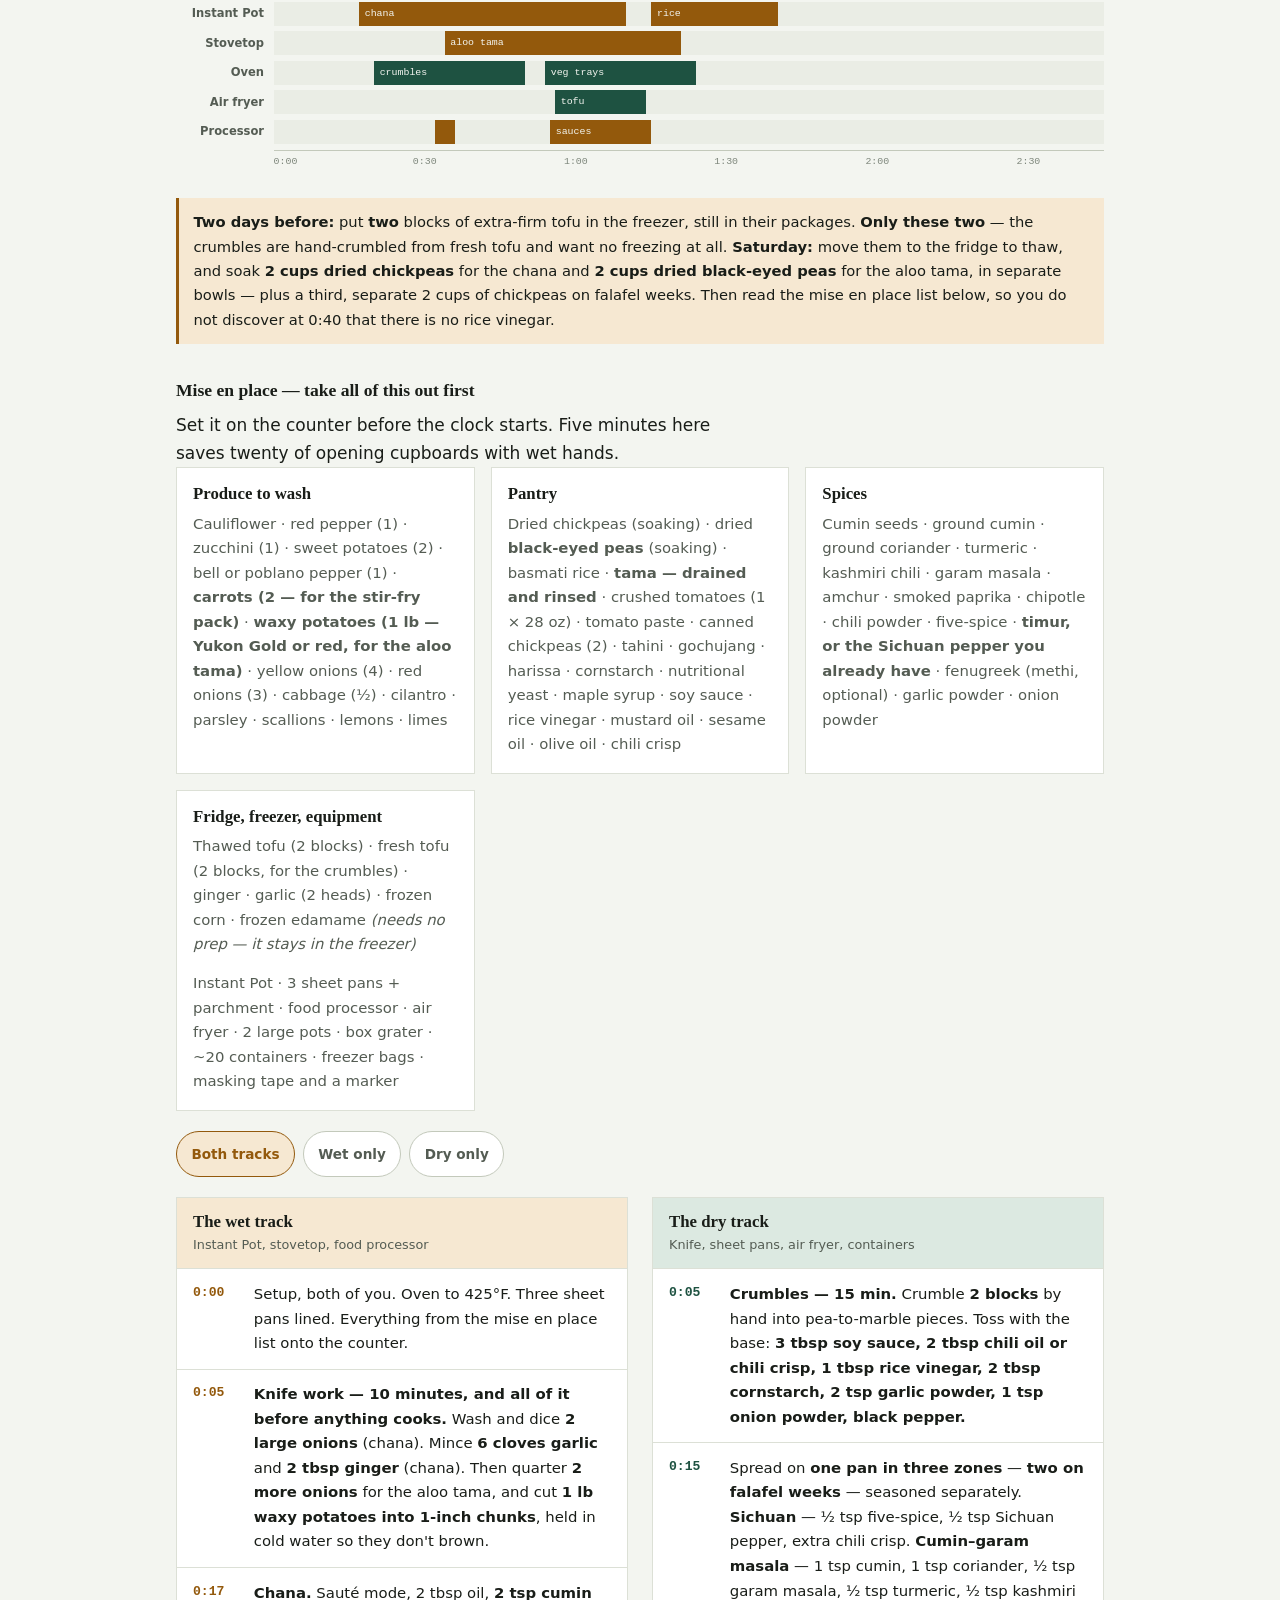
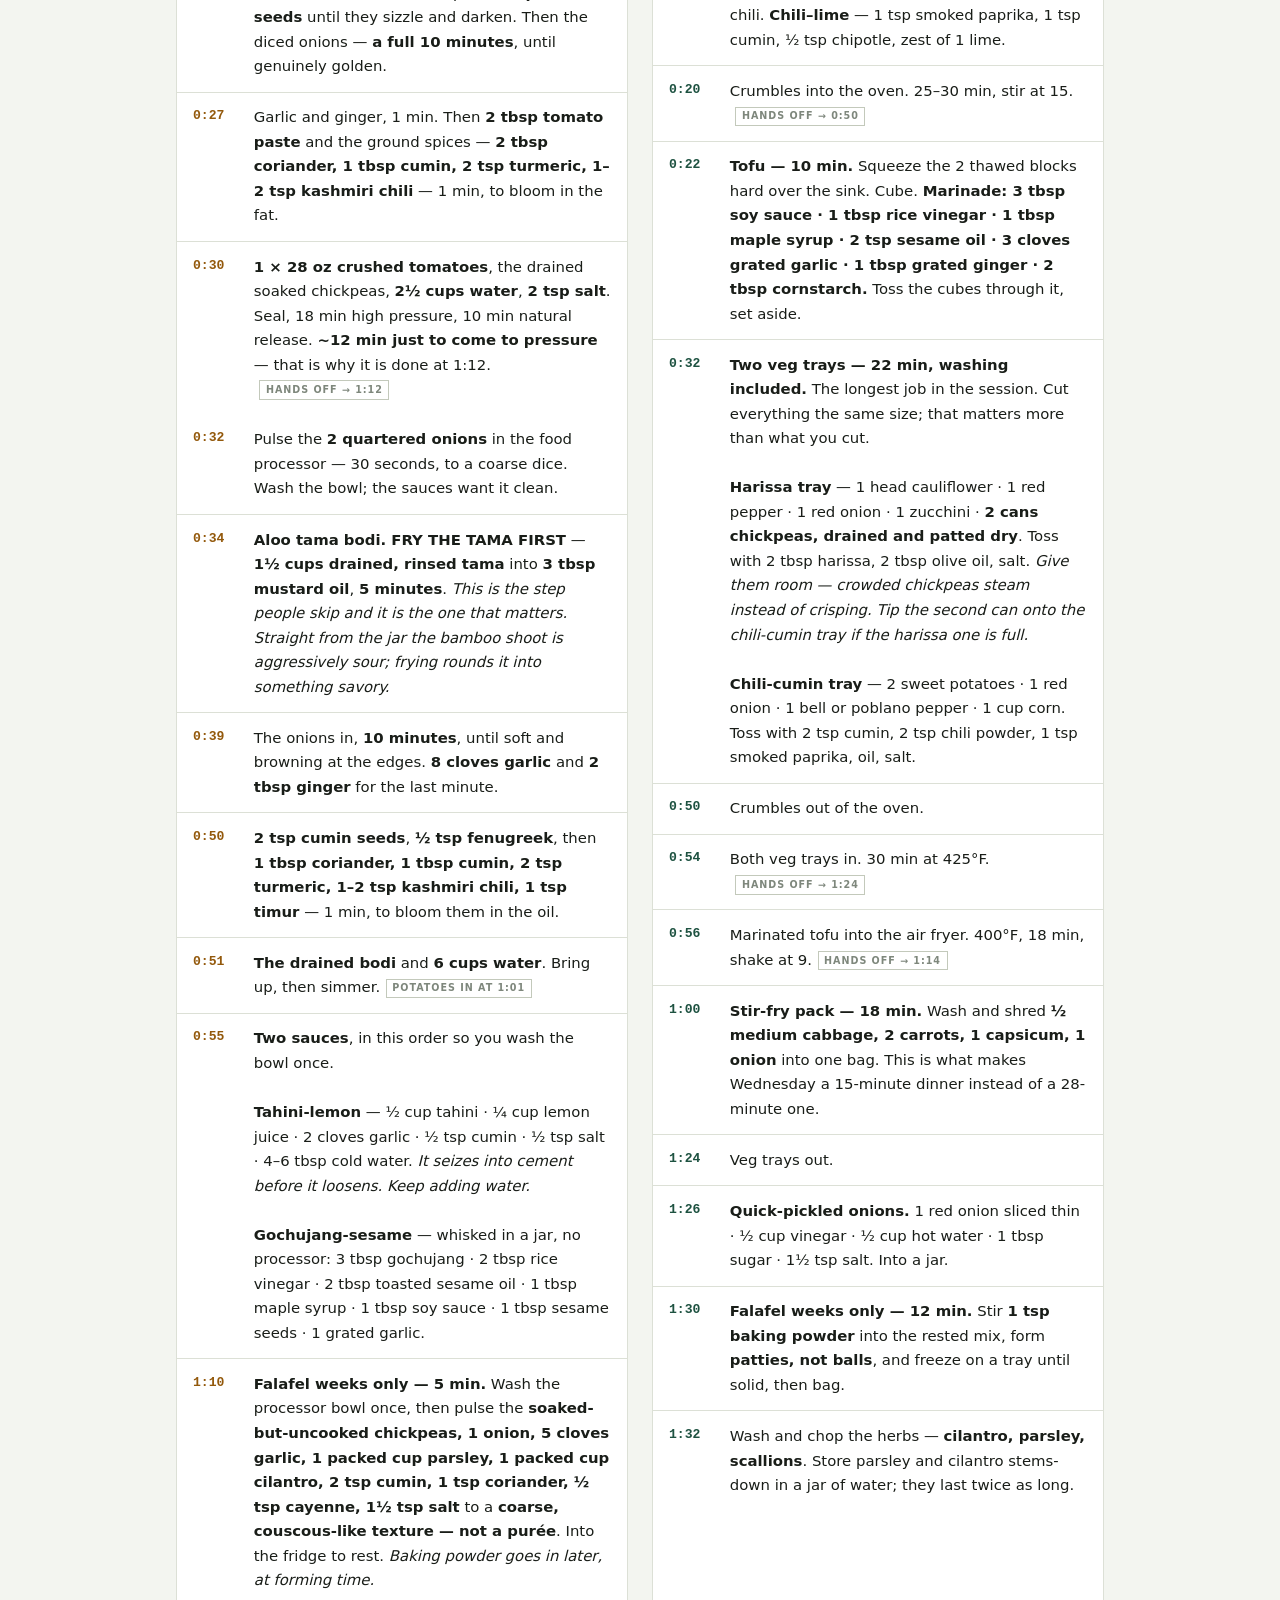
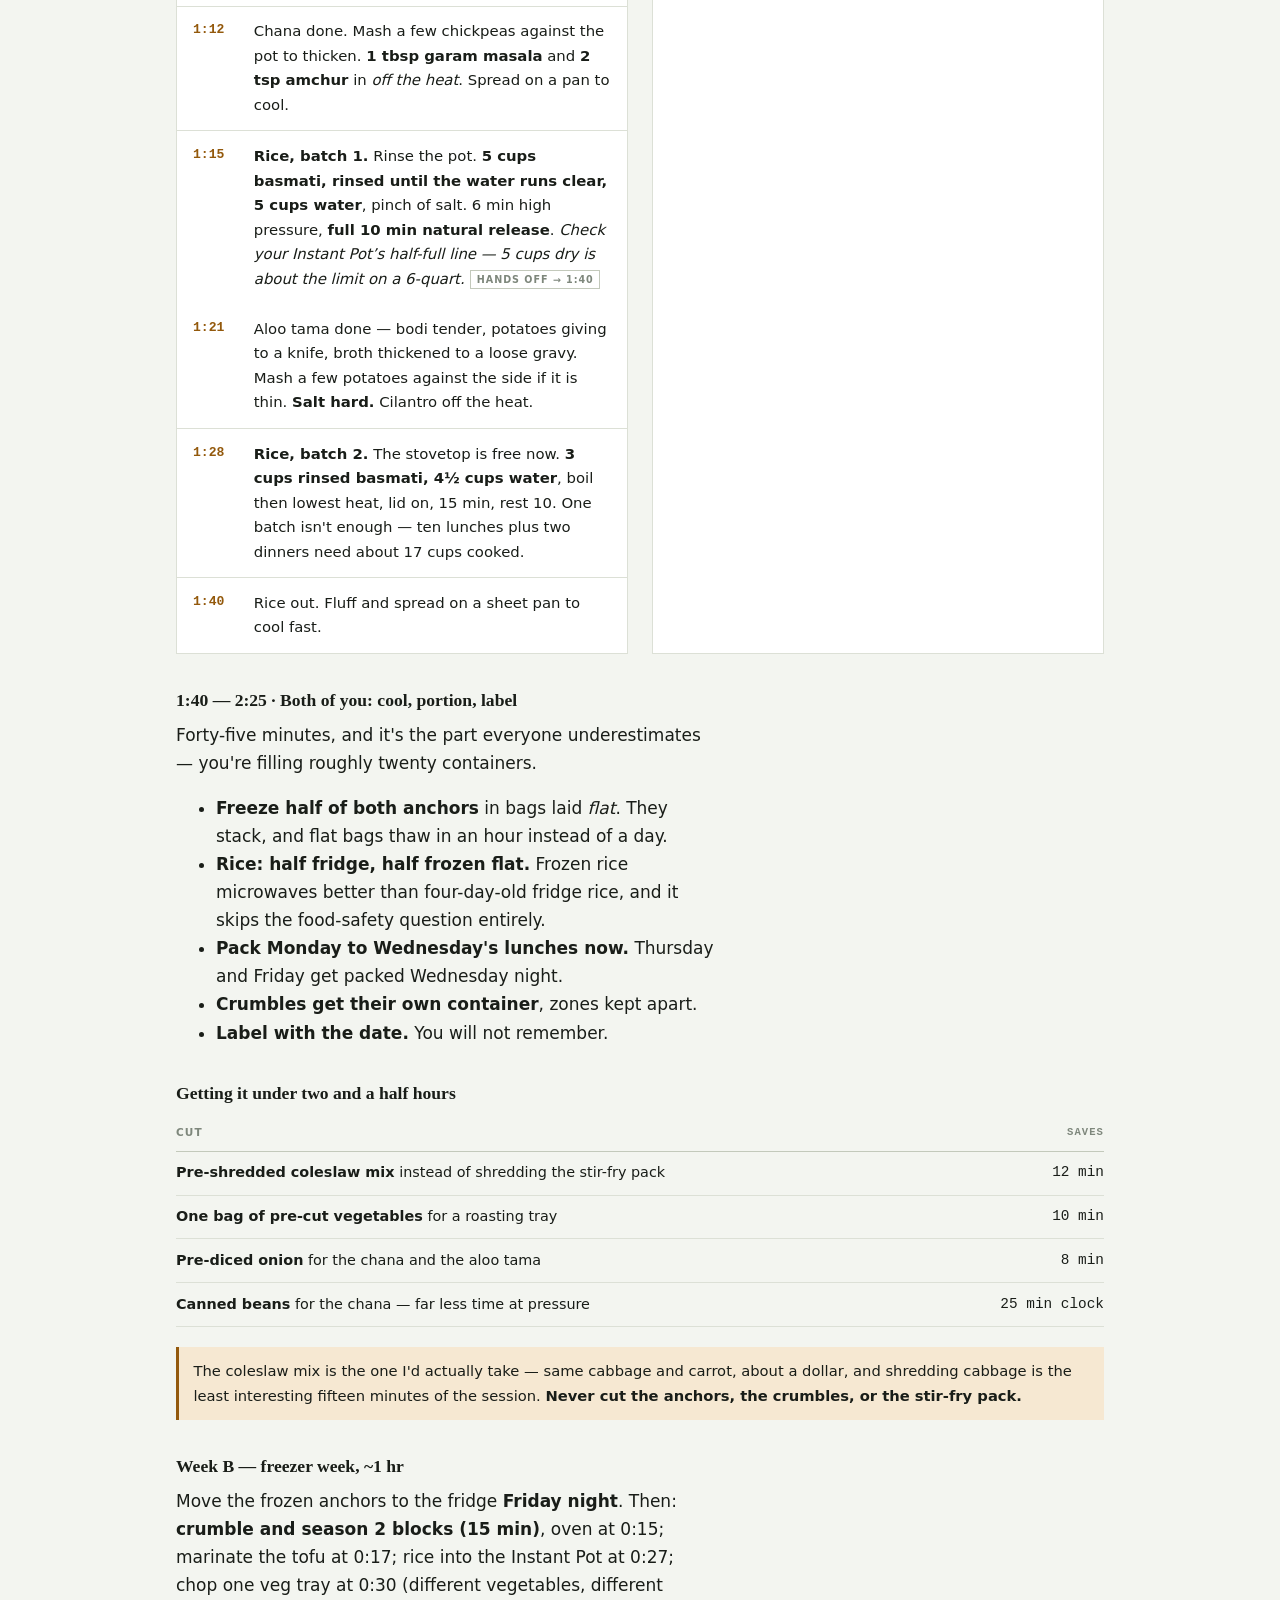
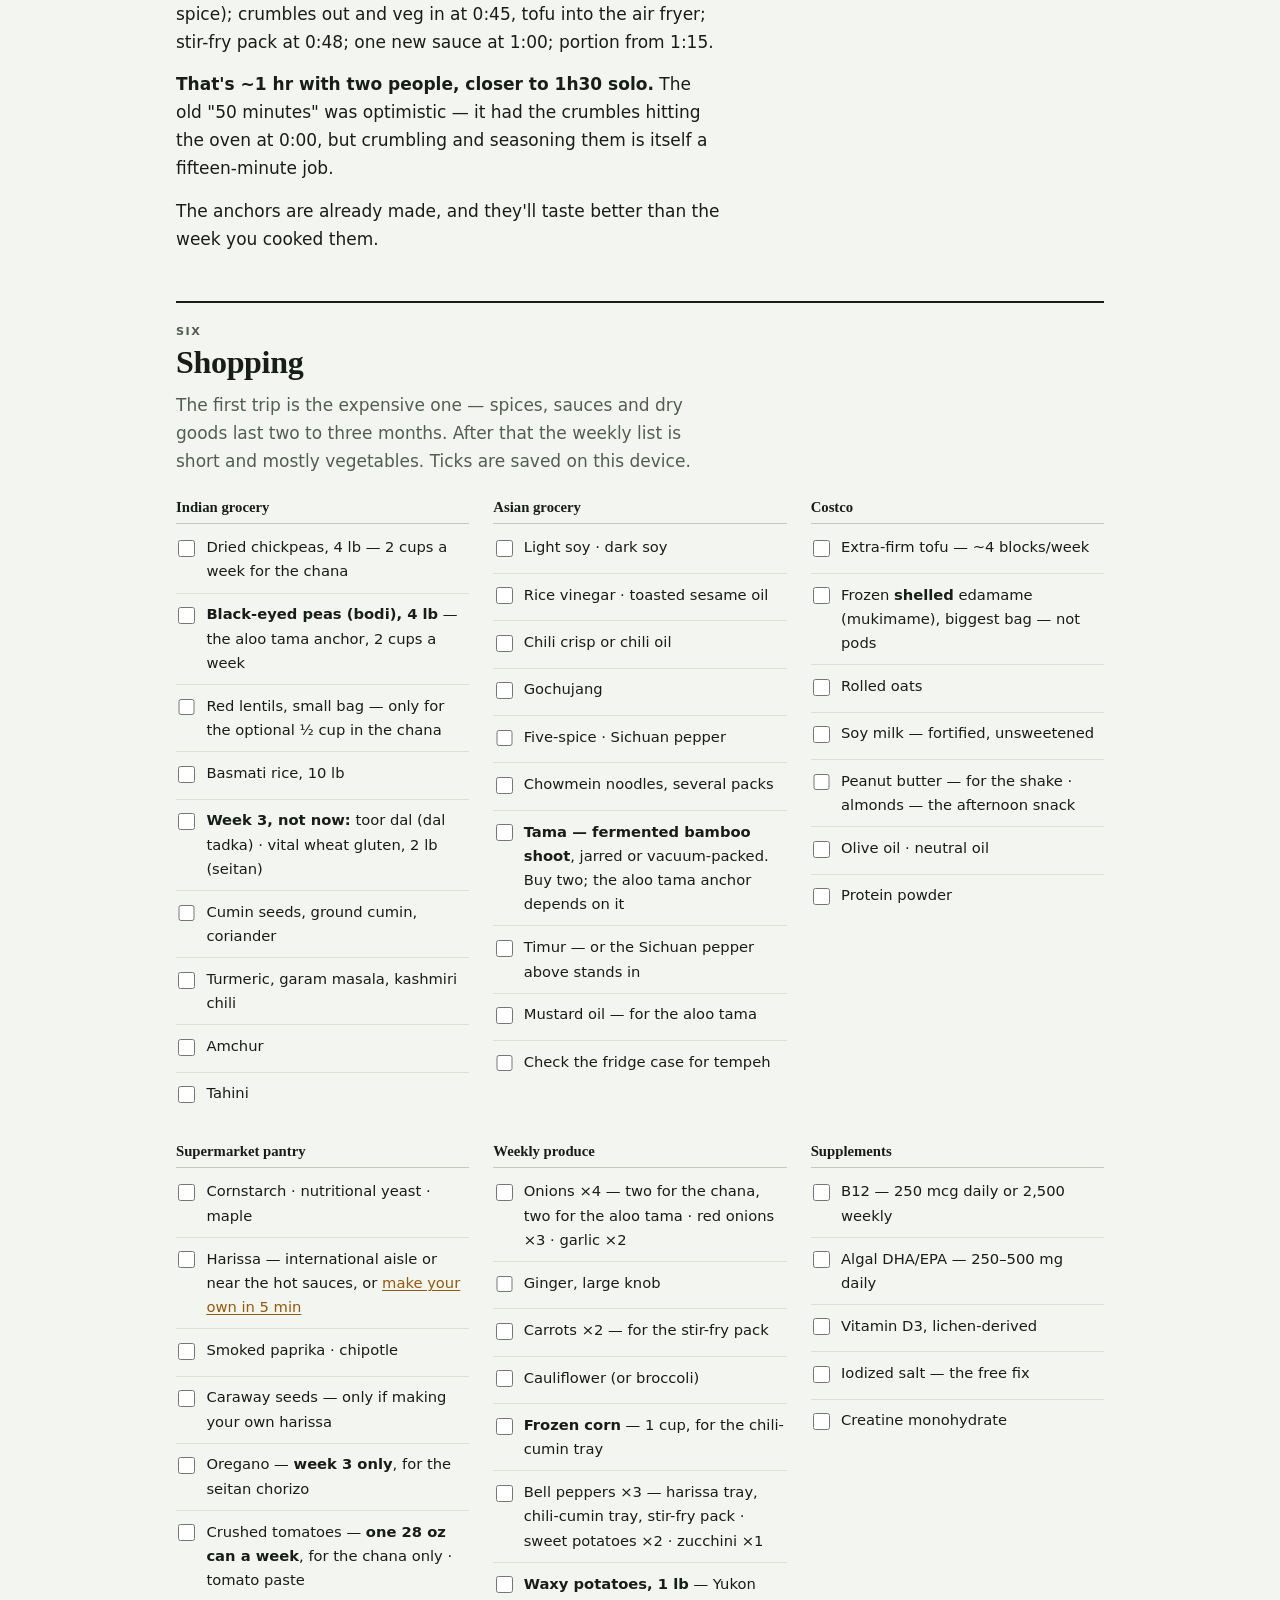
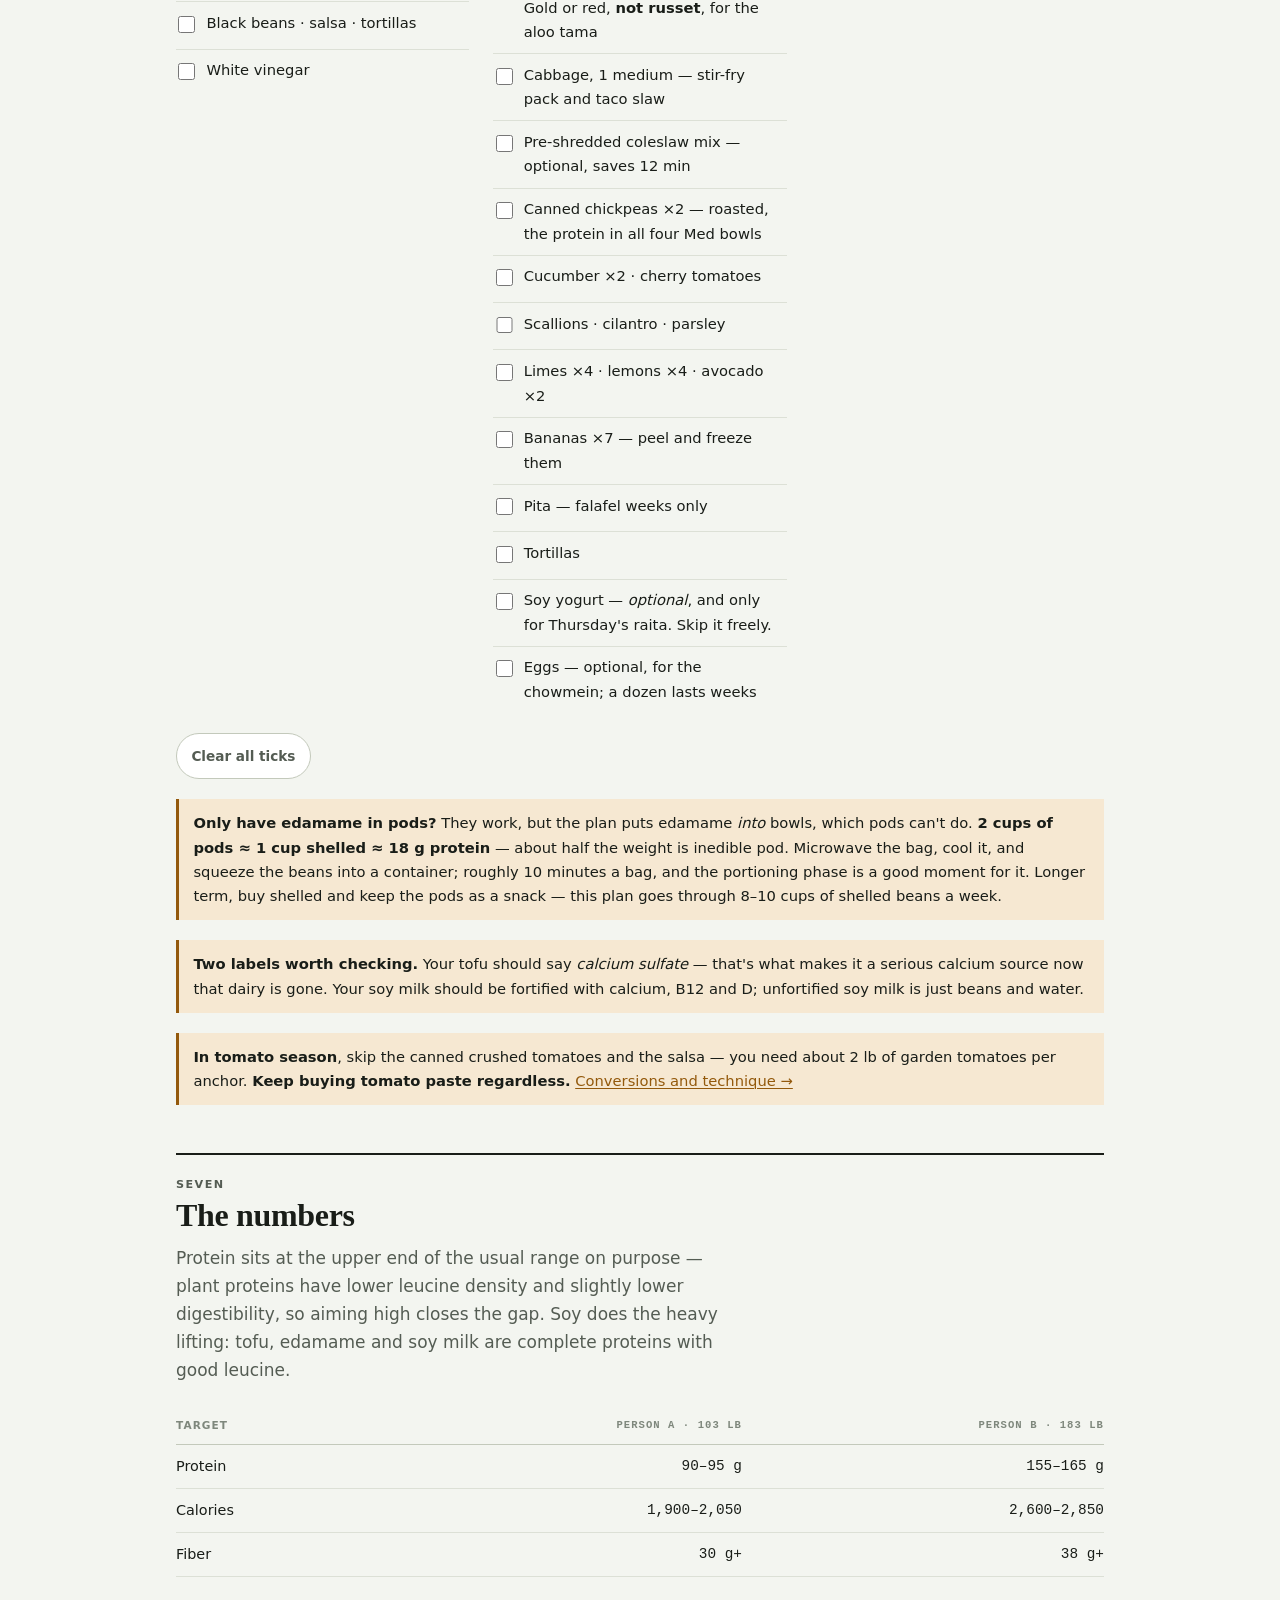
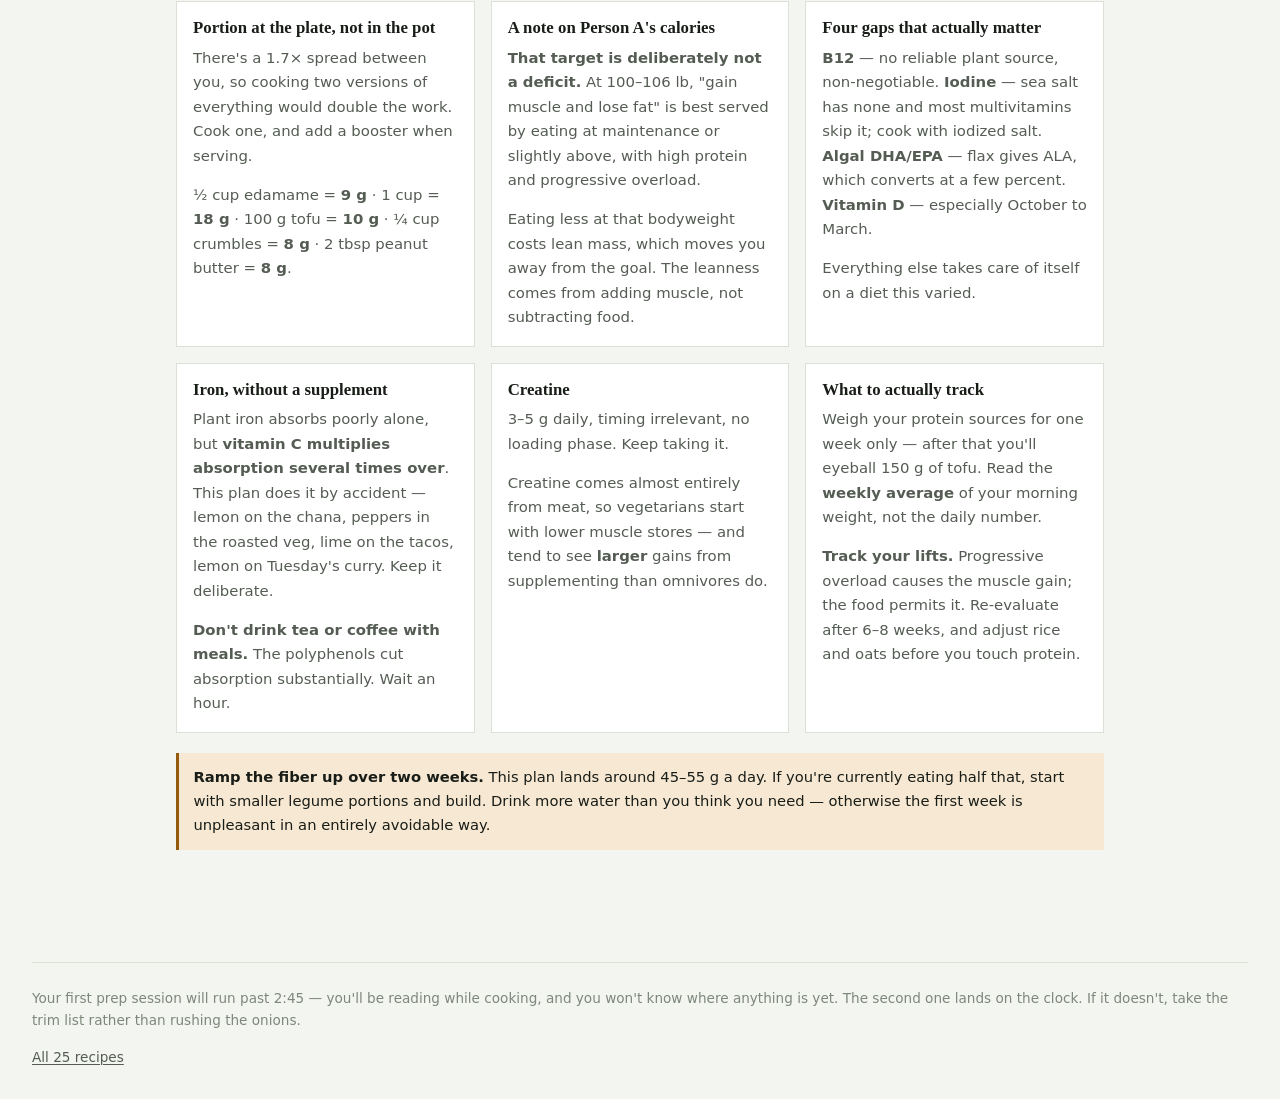
==== commit cf3c1101: "Add rajma, and let the plan page switch anchors Rajma is written as a full anchor, and the plan page" ====
--- a/index.html
+++ b/index.html
@@ -39,28 +39,34 @@
     <h1>Sunday Kitchen</h1>
     <p>Two anchor dishes carry the lunches. A kit of parts becomes a different dinner each night. Half of it goes in the freezer, so every other weekend is nearly free.</p>
     <dl class="ledger">
-      <div><dt>Week A prep</dt><dd>2:45</dd></div>
+      <div><dt>Week A prep</dt><dd data-anchor-slot="session">2:45</dd></div>
       <div><dt>Week B prep</dt><dd>1:00</dd></div>
       <div><dt>Weeknight</dt><dd>15–18<small> min</small></dd></div>
       <div><dt>Protein / day</dt><dd>95<small> + 160 g</small></dd></div>
     </dl>
     <p style="font-size:0.88rem;margin-top:1rem;color:var(--ink-faint);">Add ~15 min on falafel weeks. Every time here is wall clock, not hands-on — it counts the Instant Pot coming to pressure, the natural release, and two pots of beans soaking overnight.</p>
     <div class="controls">
-      <a class="controls-link" href="recipes.html" style="text-decoration:none;"><button type="button">All 25 recipes &rarr;</button></a>
-    </div>
+      <a class="controls-link" href="recipes.html" style="text-decoration:none;"><button type="button">All 26 recipes &rarr;</button></a>
+    </div>
+    <div class="controls anchor-pick" hidden>
+      <span class="anchor-pick-label">This week&rsquo;s Instant&nbsp;Pot anchor</span>
+      <button type="button" data-anchor="chana" aria-pressed="true">Chana masala</button>
+      <button type="button" data-anchor="rajma" aria-pressed="false">Rajma</button>
+    </div>
+    <p class="anchor-note" data-anchor-slot="note" hidden></p>
   </header>
 
   <section id="week">
     <div class="head">
       <p class="eyebrow">One</p>
       <h2>The week</h2>
-      <p>Nothing repeats within three days. The chana masala appears Monday lunch and Thursday dinner; the aloo tama, Tuesday dinner and Friday lunch. Tofu crumbles show up three times, but in three different spice profiles, so they don't read as the same food.</p>
+      <p>Nothing repeats within three days. The <span data-anchor-slot="short">chana</span> appears Monday lunch and Thursday dinner; the aloo tama, Tuesday dinner and Friday lunch. Tofu crumbles show up three times, but in three different spice profiles, so they don't read as the same food.</p>
     </div>
 
     <div class="week">
       <div class="day">
         <p class="eyebrow">Monday</p>
-        <div class="meal"><b>Lunch</b><span>Chana masala bowl</span></div>
+        <div class="meal"><b>Lunch</b><span data-anchor-slot="mon-lunch">Chana masala bowl</span></div>
         <div class="meal"><b>Dinner</b><span><a href="recipes.html#dinner-mon-sticky-tofu">Sticky tofu, rice, roasted veg</a></span><span class="mins">15 min · 10 hands-on</span></div>
         <p class="cuisine">Chinese</p>
       </div>
@@ -79,7 +85,7 @@
       <div class="day">
         <p class="eyebrow">Thursday</p>
         <div class="meal"><b>Lunch</b><span>Mediterranean bowl</span></div>
-        <div class="meal"><b>Dinner</b><span><a href="recipes.html#dinner-thu-chana-jeera-rice">Chana, jeera rice, crumble sabzi</a></span><span class="mins">15 min · 12 hands-on</span></div>
+        <div class="meal"><b>Dinner</b><span><a href="recipes.html#dinner-thu-chana-jeera-rice" data-anchor-slot="thu-dinner">Chana, jeera rice, crumble sabzi</a></span><span class="mins">15 min · 12 hands-on</span></div>
         <p class="cuisine">South Asian</p>
       </div>
       <div class="day">
@@ -125,7 +131,7 @@
       <table>
         <thead><tr><th>Component</th><th>Batch makes</th><th>Freezer</th><th>The rest of it</th></tr></thead>
         <tbody>
-          <tr><td><strong>Chana masala</strong></td><td>8 servings</td><td>4, flat</td><td><strong>2 → Monday lunch containers</strong> (pack Sunday) · <strong>2 → tub labelled "Thursday dinner"</strong></td></tr>
+          <tr><td><strong data-anchor-slot="batch-name">Chana masala</strong></td><td>8 servings</td><td>4, flat</td><td><strong>2 → Monday lunch containers</strong> (pack Sunday) · <strong>2 → tub labelled "Thursday dinner"</strong></td></tr>
           <tr><td><strong>Aloo tama bodi</strong></td><td>8 servings</td><td>4, flat</td><td><strong>2 → tub labelled "Tuesday dinner"</strong> · <strong>2 → Friday lunch</strong>, packed Wednesday night</td></tr>
           <tr><td><strong>Rice</strong></td><td>~19 cups</td><td>4 cups, flat</td><td>~11 cups across the ten lunch containers · ~4 cups held back for Monday and Thursday dinners</td></tr>
           <tr><td><strong>Crispy tofu</strong></td><td>2 blocks</td><td>—</td><td>Half → Monday dinner · half → the week's protein boosters</td></tr>
@@ -157,7 +163,7 @@
       <table>
         <thead><tr><th>Day</th><th>In the container <span style="font-weight:400;text-transform:none;letter-spacing:0;">(Person A / Person B)</span></th><th>Separately</th></tr></thead>
         <tbody>
-          <tr><td><a href="recipes.html#lunch-mon-chana-bowl">Mon</a></td><td>Chana masala 1½ / 2 cups · rice 1 / 1½ cups · edamame ½ / 1 cup · cilantro</td><td>Lemon wedge</td></tr>
+          <tr><td><a href="recipes.html#lunch-mon-chana-bowl">Mon</a></td><td data-anchor-slot="mon-row">Chana masala 1½ / 2 cups · rice 1 / 1½ cups · edamame ½ / 1 cup · cilantro</td><td>Lemon wedge</td></tr>
           <tr><td><a href="recipes.html#lunch-mediterranean-bowl">Tue</a></td><td>Rice 1 / 1½ cups · harissa veg 1 / 1½ cups · roasted chickpeas ½ / ¾ cup · cucumber · tomato · pickled onion · parsley · <strong>B adds ½ cup edamame</strong></td><td><strong>Tahini-lemon</strong> 2 / 3 tbsp</td></tr>
           <tr><td><a href="recipes.html#lunch-wed-sichuan-crumble-bowl">Wed</a></td><td>Rice 1 / 1½ cups · roasted veg 1 cup · edamame ½ / 1 cup · cucumber</td><td><strong>Sichuan crumbles</strong> ½ / ¾ cup · gochujang-sesame 2 / 3 tbsp</td></tr>
           <tr><td><a href="recipes.html#lunch-mediterranean-bowl">Thu</a></td><td>Same as Tuesday, packed Wednesday night</td><td><strong>Tahini-lemon</strong> 2 / 3 tbsp</td></tr>
@@ -210,7 +216,7 @@
           <tr><td><a href="recipes.html#dinner-mon-sticky-tofu"><strong>Mon</strong></a></td><td>Crispy tofu · rice · chili-cumin veg</td><td>Air-fry the tofu 5 min, make the glaze, toss off the heat</td><td>15 · 10</td></tr>
           <tr><td><a href="recipes.html#dinner-tue-aloo-tama"><strong>Tue</strong></a></td><td><strong>Aloo tama tub — 2 servings</strong></td><td>Reheat curry and rice; crispy tofu through the air fryer</td><td>10 · 4</td></tr>
           <tr><td><a href="recipes.html#dinner-wed-chowmein"><strong>Wed</strong></a></td><td>Stir-fry pack · Sichuan crumbles · edamame</td><td>Noodles, hard-heat stir-fry, eggs, sauce</td><td>18 · 14</td></tr>
-          <tr><td><a href="recipes.html#dinner-thu-chana-jeera-rice"><strong>Thu</strong></a></td><td><strong>Chana tub — 2 servings</strong> · rice · cumin–garam crumbles · roasted veg</td><td>Jeera rice in one pan, sabzi in another, chana in the microwave</td><td>15 · 12</td></tr>
+          <tr><td><a href="recipes.html#dinner-thu-chana-jeera-rice"><strong>Thu</strong></a></td><td><strong><span data-anchor-slot="name">Chana masala</span> tub — 2 servings</strong> · rice · cumin–garam crumbles · roasted veg</td><td>Jeera rice in one pan, sabzi in another, <span data-anchor-slot="short">chana</span> in the microwave</td><td>15 · 12</td></tr>
           <tr><td><a href="recipes.html#dinner-fri-tacos"><strong>Fri</strong></a></td><td>Chili-lime crumbles · pickled onions</td><td>Beans, slaw, blistered tortillas — or <a href="recipes.html#dinner-fri-falafel-night">falafel from the freezer</a></td><td>18 · 15</td></tr>
         </tbody>
       </table>
@@ -227,14 +233,14 @@
       <p class="eyebrow">Five</p>
       <h2>Sunday, minute by minute</h2>
       <p>Most meal prep is slow because people use one heat source at a time. Here the Instant Pot, oven, stovetop and air fryer all run unattended and overlapping.</p>
-      <p><strong>The Instant Pot does two jobs:</strong> chana first, then rice. Don't run both at once — the pressure times aren't compatible.</p>
+      <p><strong>The Instant Pot does two jobs:</strong> <span data-anchor-slot="short">chana</span> first, then rice. Don't run both at once — the pressure times aren't compatible.</p>
       <p><strong>Either of you can take either track</strong> — they're interchangeable. That's different from Person A / Person B further down, which are fixed by bodyweight and only decide portion sizes.</p>
     </div>
 
     <div class="gantt-scroll">
       <div class="gantt">
         <div class="gantt-row"><span class="gantt-label">Knife work</span><div class="gantt-lane"><span class="bar wet" style="left:3%; width:7.3%;">aromatics</span><span class="bar dry" style="left:19.4%; width:13.3%;">veg trays</span><span class="bar dry" style="left:36.4%; width:10.9%;">stir-fry</span></div></div>
-        <div class="gantt-row"><span class="gantt-label">Instant Pot</span><div class="gantt-lane"><span class="bar wet" style="left:10.3%; width:32.1%;">chana</span><span class="bar wet" style="left:45.5%; width:15.2%;">rice</span></div></div>
+        <div class="gantt-row"><span class="gantt-label">Instant Pot</span><div class="gantt-lane" data-anchor-slot="gantt"><span class="bar wet" style="left:10.3%; width:32.1%;">chana</span><span class="bar wet" style="left:45.5%; width:15.2%;">rice</span></div></div>
         <div class="gantt-row"><span class="gantt-label">Stovetop</span><div class="gantt-lane"><span class="bar wet" style="left:20.6%; width:28.5%;">aloo tama</span></div></div>
         <div class="gantt-row"><span class="gantt-label">Oven</span><div class="gantt-lane"><span class="bar dry" style="left:12.1%; width:18.2%;">crumbles</span><span class="bar dry" style="left:32.7%; width:18.2%;">veg trays</span></div></div>
         <div class="gantt-row"><span class="gantt-label">Air fryer</span><div class="gantt-lane"><span class="bar dry" style="left:33.9%; width:10.9%;">tofu</span></div></div>
@@ -248,7 +254,7 @@
       </div>
     </div>
 
-    <div class="note" style="margin-bottom:1.75rem;"><p><strong>Two days before:</strong> put <strong>two</strong> blocks of extra-firm tofu in the freezer, still in their packages. <strong>Only these two</strong> — the crumbles are hand-crumbled from fresh tofu and want no freezing at all. <strong>Saturday:</strong> move them to the fridge to thaw, and soak <strong>2 cups dried chickpeas</strong> for the chana and <strong>2 cups dried black-eyed peas</strong> for the aloo tama, in separate bowls &mdash; plus a third, separate 2 cups of chickpeas on falafel weeks. Then read the mise en place list below, so you do not discover at 0:40 that there is no rice vinegar.</p></div>
+    <div class="note" style="margin-bottom:1.75rem;"><p><strong>Two days before:</strong> put <strong>two</strong> blocks of extra-firm tofu in the freezer, still in their packages. <strong>Only these two</strong> — the crumbles are hand-crumbled from fresh tofu and want no freezing at all. <strong>Saturday:</strong> move them to the fridge to thaw, and <span data-anchor-slot="soak">soak <strong>2 cups dried chickpeas</strong> for the chana</span> and <strong>2 cups dried black-eyed peas</strong> for the aloo tama, in separate bowls &mdash; plus a third, separate 2 cups of chickpeas on falafel weeks. Then read the mise en place list below, so you do not discover at 0:40 that there is no rice vinegar.</p></div>
 
     <h3 class="sub">Mise en place &mdash; take all of this out first</h3>
     <div class="prose"><p>Set it on the counter before the clock starts. Five minutes here saves twenty of opening cupboards with wet hands.</p></div>
@@ -259,7 +265,7 @@
       </div>
       <div class="card">
         <h3>Pantry</h3>
-        <p>Dried chickpeas (soaking) &middot; dried <strong>black-eyed peas</strong> (soaking) &middot; basmati rice &middot; <strong>tama &mdash; drained and rinsed</strong> &middot; crushed tomatoes (1 &times; 28 oz) &middot; tomato paste &middot; canned chickpeas (2) &middot; tahini &middot; gochujang &middot; harissa &middot; cornstarch &middot; nutritional yeast &middot; maple syrup &middot; soy sauce &middot; rice vinegar &middot; mustard oil &middot; sesame oil &middot; olive oil &middot; chili crisp</p>
+        <p><span data-anchor-slot="mise">Dried chickpeas (soaking)</span> &middot; dried <strong>black-eyed peas</strong> (soaking) &middot; basmati rice &middot; <strong>tama &mdash; drained and rinsed</strong> &middot; crushed tomatoes (1 &times; 28 oz) &middot; tomato paste &middot; canned chickpeas (2) &middot; tahini &middot; gochujang &middot; harissa &middot; cornstarch &middot; nutritional yeast &middot; maple syrup &middot; soy sauce &middot; rice vinegar &middot; mustard oil &middot; sesame oil &middot; olive oil &middot; chili crisp</p>
       </div>
       <div class="card">
         <h3>Spices</h3>
@@ -286,10 +292,10 @@
         </header>
         <ol>
           <li><span class="clock">0:00</span><span>Setup, both of you. Oven to 425&deg;F. Three sheet pans lined. Everything from the mise en place list onto the counter.</span></li>
-          <li><span class="clock">0:05</span><span><strong>Knife work &mdash; 10 minutes, and all of it before anything cooks.</strong> Wash and dice <strong>2 large onions</strong> (chana). Mince <strong>6 cloves garlic</strong> and <strong>2 tbsp ginger</strong> (chana). Then quarter <strong>2 more onions</strong> for the aloo tama, and cut <strong>1 lb waxy potatoes into 1-inch chunks</strong>, held in cold water so they don't brown.</span></li>
-          <li><span class="clock">0:17</span><span><strong>Chana.</strong> Saut&eacute; mode, 2 tbsp oil, <strong>2 tsp cumin seeds</strong> until they sizzle and darken. Then the diced onions &mdash; <strong>a full 10 minutes</strong>, until genuinely golden.</span></li>
+          <li><span class="clock">0:05</span><span><strong>Knife work &mdash; 10 minutes, and all of it before anything cooks.</strong> Wash and dice <strong>2 large onions</strong> (<span data-anchor-slot="short">chana</span>). Mince <strong>6 cloves garlic</strong> and <strong>2 tbsp ginger</strong> (<span data-anchor-slot="short">chana</span>). Then quarter <strong>2 more onions</strong> for the aloo tama, and cut <strong>1 lb waxy potatoes into 1-inch chunks</strong>, held in cold water so they don't brown.</span></li>
+<span data-anchor-slot="pot-steps" style="display:contents;"><li><span class="clock">0:17</span><span><strong>Chana.</strong> Saut&eacute; mode, 2 tbsp oil, <strong>2 tsp cumin seeds</strong> until they sizzle and darken. Then the diced onions &mdash; <strong>a full 10 minutes</strong>, until genuinely golden.</span></li>
           <li><span class="clock">0:27</span><span>Garlic and ginger, 1 min. Then <strong>2 tbsp tomato paste</strong> and the ground spices &mdash; <strong>2 tbsp coriander, 1 tbsp cumin, 2 tsp turmeric, 1&ndash;2 tsp kashmiri chili</strong> &mdash; 1 min, to bloom in the fat.</span></li>
-          <li><span class="clock">0:30</span><span><strong>1 &times; 28 oz crushed tomatoes</strong>, the drained soaked chickpeas, <strong>2&frac12; cups water</strong>, <strong>2 tsp salt</strong>. Seal, 18 min high pressure, 10 min natural release. <strong>~12 min just to come to pressure</strong> &mdash; that is why it is done at 1:12.<span class="hands-off">hands off &rarr; 1:12</span></span></li>
+          <li><span class="clock">0:30</span><span><strong>1 &times; 28 oz crushed tomatoes</strong>, the drained soaked chickpeas, <strong>2&frac12; cups water</strong>, <strong>2 tsp salt</strong>. Seal, 18 min high pressure, 10 min natural release. <strong>~12 min just to come to pressure</strong> &mdash; that is why it is done at 1:12.<span class="hands-off">hands off &rarr; 1:12</span></span></li></span>
           <li><span class="clock">0:32</span><span>Pulse the <strong>2 quartered onions</strong> in the food processor &mdash; 30 seconds, to a coarse dice. Wash the bowl; the sauces want it clean.</span></li>
           <li><span class="clock">0:34</span><span><strong>Aloo tama bodi. FRY THE TAMA FIRST</strong> &mdash; <strong>1&frac12; cups drained, rinsed tama</strong> into <strong>3 tbsp mustard oil</strong>, <strong>5 minutes</strong>. <em>This is the step people skip and it is the one that matters. Straight from the jar the bamboo shoot is aggressively sour; frying rounds it into something savory.</em></span></li>
           <li><span class="clock">0:39</span><span>The onions in, <strong>10 minutes</strong>, until soft and browning at the edges. <strong>8 cloves garlic</strong> and <strong>2 tbsp ginger</strong> for the last minute.</span></li>
@@ -297,11 +303,11 @@
           <li><span class="clock">0:51</span><span><strong>The drained bodi</strong> and <strong>6 cups water</strong>. Bring up, then simmer.<span class="hands-off">potatoes in at 1:01</span></span></li>
           <li><span class="clock">0:55</span><span><strong>Two sauces</strong>, in this order so you wash the bowl once.<br><br><strong>Tahini-lemon</strong> &mdash; &frac12; cup tahini &middot; &frac14; cup lemon juice &middot; 2 cloves garlic &middot; &frac12; tsp cumin &middot; &frac12; tsp salt &middot; 4&ndash;6 tbsp cold water. <em>It seizes into cement before it loosens. Keep adding water.</em><br><br><strong>Gochujang-sesame</strong> &mdash; whisked in a jar, no processor: 3 tbsp gochujang &middot; 2 tbsp rice vinegar &middot; 2 tbsp toasted sesame oil &middot; 1 tbsp maple syrup &middot; 1 tbsp soy sauce &middot; 1 tbsp sesame seeds &middot; 1 grated garlic.</span></li>
           <li><span class="clock">1:10</span><span><strong>Falafel weeks only — 5 min.</strong> Wash the processor bowl once, then pulse the <strong>soaked-but-uncooked chickpeas, 1 onion, 5 cloves garlic, 1 packed cup parsley, 1 packed cup cilantro, 2 tsp cumin, 1 tsp coriander, ½ tsp cayenne, 1½ tsp salt</strong> to a <strong>coarse, couscous-like texture — not a purée</strong>. Into the fridge to rest. <em>Baking powder goes in later, at forming time.</em></span></li>
-          <li><span class="clock">1:12</span><span>Chana done. Mash a few chickpeas against the pot to thicken. <strong>1 tbsp garam masala</strong> and <strong>2 tsp amchur</strong> in <em>off the heat</em>. Spread on a pan to cool.</span></li>
-          <li><span class="clock">1:15</span><span><strong>Rice, batch 1.</strong> Rinse the pot. <strong>5 cups basmati, rinsed until the water runs clear, 5 cups water</strong>, pinch of salt. 6 min high pressure, <strong>full 10 min natural release</strong>. <em>Check your Instant Pot's half-full line — 5 cups dry is about the limit on a 6-quart.</em><span class="hands-off">hands off &rarr; 1:40</span></span></li>
+<span data-anchor-slot="pot-done" style="display:contents;"><li><span class="clock">1:12</span><span>Chana done. Mash a few chickpeas against the pot to thicken. <strong>1 tbsp garam masala</strong> and <strong>2 tsp amchur</strong> in <em>off the heat</em>. Spread on a pan to cool.</span></li>
+          <li><span class="clock">1:15</span><span><strong>Rice, batch 1.</strong> Rinse the pot. <strong>5 cups basmati, rinsed until the water runs clear, 5 cups water</strong>, pinch of salt. 6 min high pressure, <strong>full 10 min natural release</strong>. <em>Check your Instant Pot's half-full line — 5 cups dry is about the limit on a 6-quart.</em><span class="hands-off">hands off &rarr; 1:40</span></span></li></span>
           <li><span class="clock">1:21</span><span>Aloo tama done &mdash; bodi tender, potatoes giving to a knife, broth thickened to a loose gravy. Mash a few potatoes against the side if it is thin. <strong>Salt hard.</strong> Cilantro off the heat.</span></li>
           <li><span class="clock">1:28</span><span><strong>Rice, batch 2.</strong> The stovetop is free now. <strong>3 cups rinsed basmati, 4½ cups water</strong>, boil then lowest heat, lid on, 15 min, rest 10. One batch isn't enough — ten lunches plus two dinners need about 17 cups cooked.</span></li>
-          <li><span class="clock">1:40</span><span>Rice out. Fluff and spread on a sheet pan to cool fast.</span></li>
+<span data-anchor-slot="rice-out" style="display:contents;"><li><span class="clock">1:40</span><span>Rice out. Fluff and spread on a sheet pan to cool fast.</span></li></span>
         </ol>
       </div>
 
@@ -347,8 +353,8 @@
         <tbody>
           <tr><td><strong>Pre-shredded coleslaw mix</strong> instead of shredding the stir-fry pack</td><td class="num">12 min</td></tr>
           <tr><td><strong>One bag of pre-cut vegetables</strong> for a roasting tray</td><td class="num">10 min</td></tr>
-                    <tr><td><strong>Pre-diced onion</strong> for the chana and the aloo tama</td><td class="num">8 min</td></tr>
-          <tr><td><strong>Canned chickpeas</strong> for the chana — 5 min pressure instead of 18</td><td class="num">25 min clock</td></tr>
+                    <tr><td><strong>Pre-diced onion</strong> for the <span data-anchor-slot="short">chana</span> and the aloo tama</td><td class="num">8 min</td></tr>
+          <tr><td><strong>Canned beans</strong> for the <span data-anchor-slot="short">chana</span> — far less time at pressure</td><td class="num">25 min clock</td></tr>
         </tbody>
       </table>
     </div>
@@ -375,9 +381,9 @@
       <section>
         <h3>Indian grocery</h3>
         <ul>
-          <li><label><input type="checkbox"><span>Dried chickpeas, 4 lb</span></label></li>
+          <li><label><input type="checkbox"><span data-anchor-slot="shop">Dried chickpeas, 4 lb &mdash; 2 cups a week for the chana</span></label></li>
           <li><label><input type="checkbox"><span><strong>Black-eyed peas (bodi), 4 lb</strong> &mdash; the aloo tama anchor, 2 cups a week</span></label></li>
-          <li><label><input type="checkbox"><span>Red lentils, small bag &mdash; only for the optional ½ cup in the chana</span></label></li>
+          <li><label><input type="checkbox"><span>Red lentils, small bag &mdash; only for the optional ½ cup in the <span data-anchor-slot="short">chana</span></span></label></li>
           <li><label><input type="checkbox"><span>Basmati rice, 10 lb</span></label></li>
           <li><label><input type="checkbox"><span><strong>Week 3, not now:</strong> toor dal (dal tadka) &middot; vital wheat gluten, 2 lb (seitan)</span></label></li>
           <li><label><input type="checkbox"><span>Cumin seeds, ground cumin, coriander</span></label></li>
@@ -421,7 +427,7 @@
           <li><label><input type="checkbox"><span>Smoked paprika · chipotle</span></label></li>
           <li><label><input type="checkbox"><span>Caraway seeds — only if making your own harissa</span></label></li>
           <li><label><input type="checkbox"><span>Oregano &mdash; <strong>week 3 only</strong>, for the seitan chorizo</span></label></li>
-          <li><label><input type="checkbox"><span>Crushed tomatoes &mdash; <strong>one 28 oz can a week</strong>, for the chana only · tomato paste</span></label></li>
+          <li><label><input type="checkbox"><span>Crushed tomatoes &mdash; <strong>one 28 oz can a week</strong>, for the <span data-anchor-slot="short">chana</span> only · tomato paste</span></label></li>
           <li><label><input type="checkbox"><span>Black beans · salsa · tortillas</span></label></li>
           <li><label><input type="checkbox"><span>White vinegar</span></label></li>
         </ul>
@@ -429,7 +435,7 @@
       <section>
         <h3>Weekly produce</h3>
         <ul>
-          <li><label><input type="checkbox"><span>Onions ×4 — two for the chana, two for the aloo tama · red onions ×3 · garlic ×2</span></label></li>
+          <li><label><input type="checkbox"><span>Onions ×4 — two for the <span data-anchor-slot="short">chana</span>, two for the aloo tama · red onions ×3 · garlic ×2</span></label></li>
           <li><label><input type="checkbox"><span>Ginger, large knob</span></label></li>
           <li><label><input type="checkbox"><span>Carrots ×2 — for the stir-fry pack</span></label></li>
           <li><label><input type="checkbox"><span>Cauliflower (or broccoli)</span></label></li>
@@ -510,7 +516,7 @@
       </div>
       <div class="card">
         <h3>Iron, without a supplement</h3>
-        <p>Plant iron absorbs poorly alone, but <strong>vitamin C multiplies absorption several times over</strong>. This plan does it by accident — lemon on the chana, peppers in the roasted veg, lime on the tacos, lemon on Tuesday's curry. Keep it deliberate.</p>
+        <p>Plant iron absorbs poorly alone, but <strong>vitamin C multiplies absorption several times over</strong>. This plan does it by accident — lemon on the <span data-anchor-slot="short">chana</span>, peppers in the roasted veg, lime on the tacos, lemon on Tuesday's curry. Keep it deliberate.</p>
         <p><strong>Don't drink tea or coffee with meals.</strong> The polyphenols cut absorption substantially. Wait an hour.</p>
       </div>
       <div class="card">
@@ -537,6 +543,7 @@
   <p><a href="recipes.html">All 25 recipes</a></p>
 </footer>
 
+<script src="anchors.js"></script>
 <script src="app.js"></script>
 </body>
 </html>
--- a/style.css
+++ b/style.css
@@ -497,6 +497,32 @@
 }
 
 /* one-track view — so each person can follow only their own track */
+.anchor-pick { align-items: center; margin-top: 0.6rem; }
+.anchor-pick[hidden] { display: none; }
+.anchor-pick-label {
+  font-size: 0.78rem;
+  font-weight: 600;
+  letter-spacing: 0.04em;
+  text-transform: uppercase;
+  color: var(--ink-faint);
+  margin-right: 0.15rem;
+}
+.anchor-pick button[aria-pressed="true"] {
+  background: var(--ink);
+  border-color: var(--ink);
+  color: var(--ground);
+}
+.anchor-note {
+  margin: 0.9rem 0 0;
+  padding: 0.7rem 0.9rem;
+  border-left: 2px solid var(--amber);
+  background: var(--amber-tint);
+  font-size: 0.88rem;
+  line-height: 1.5;
+  max-width: var(--measure);
+}
+.anchor-note[hidden] { display: none; }
+
 .track-pick { margin-bottom: 1.25rem; }
 .track-pick button[aria-pressed="true"] {
   background: var(--amber-tint);
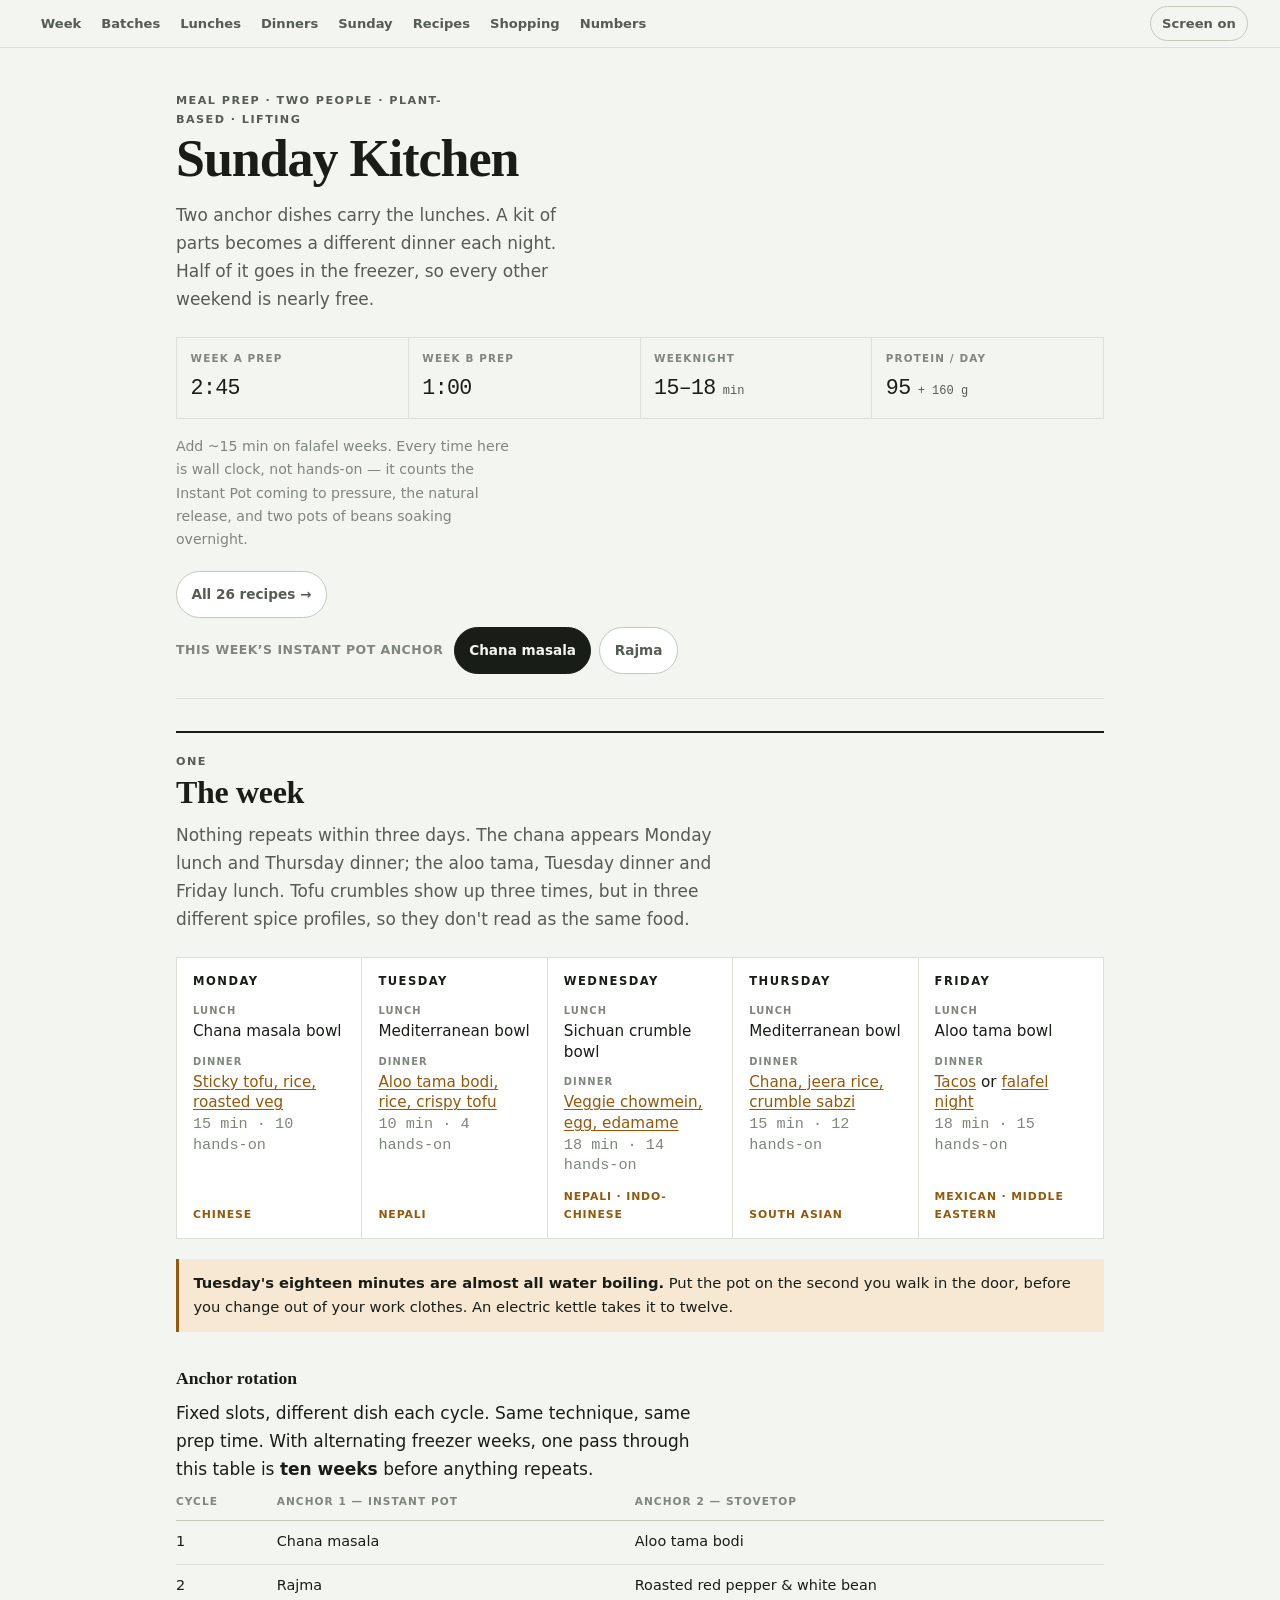
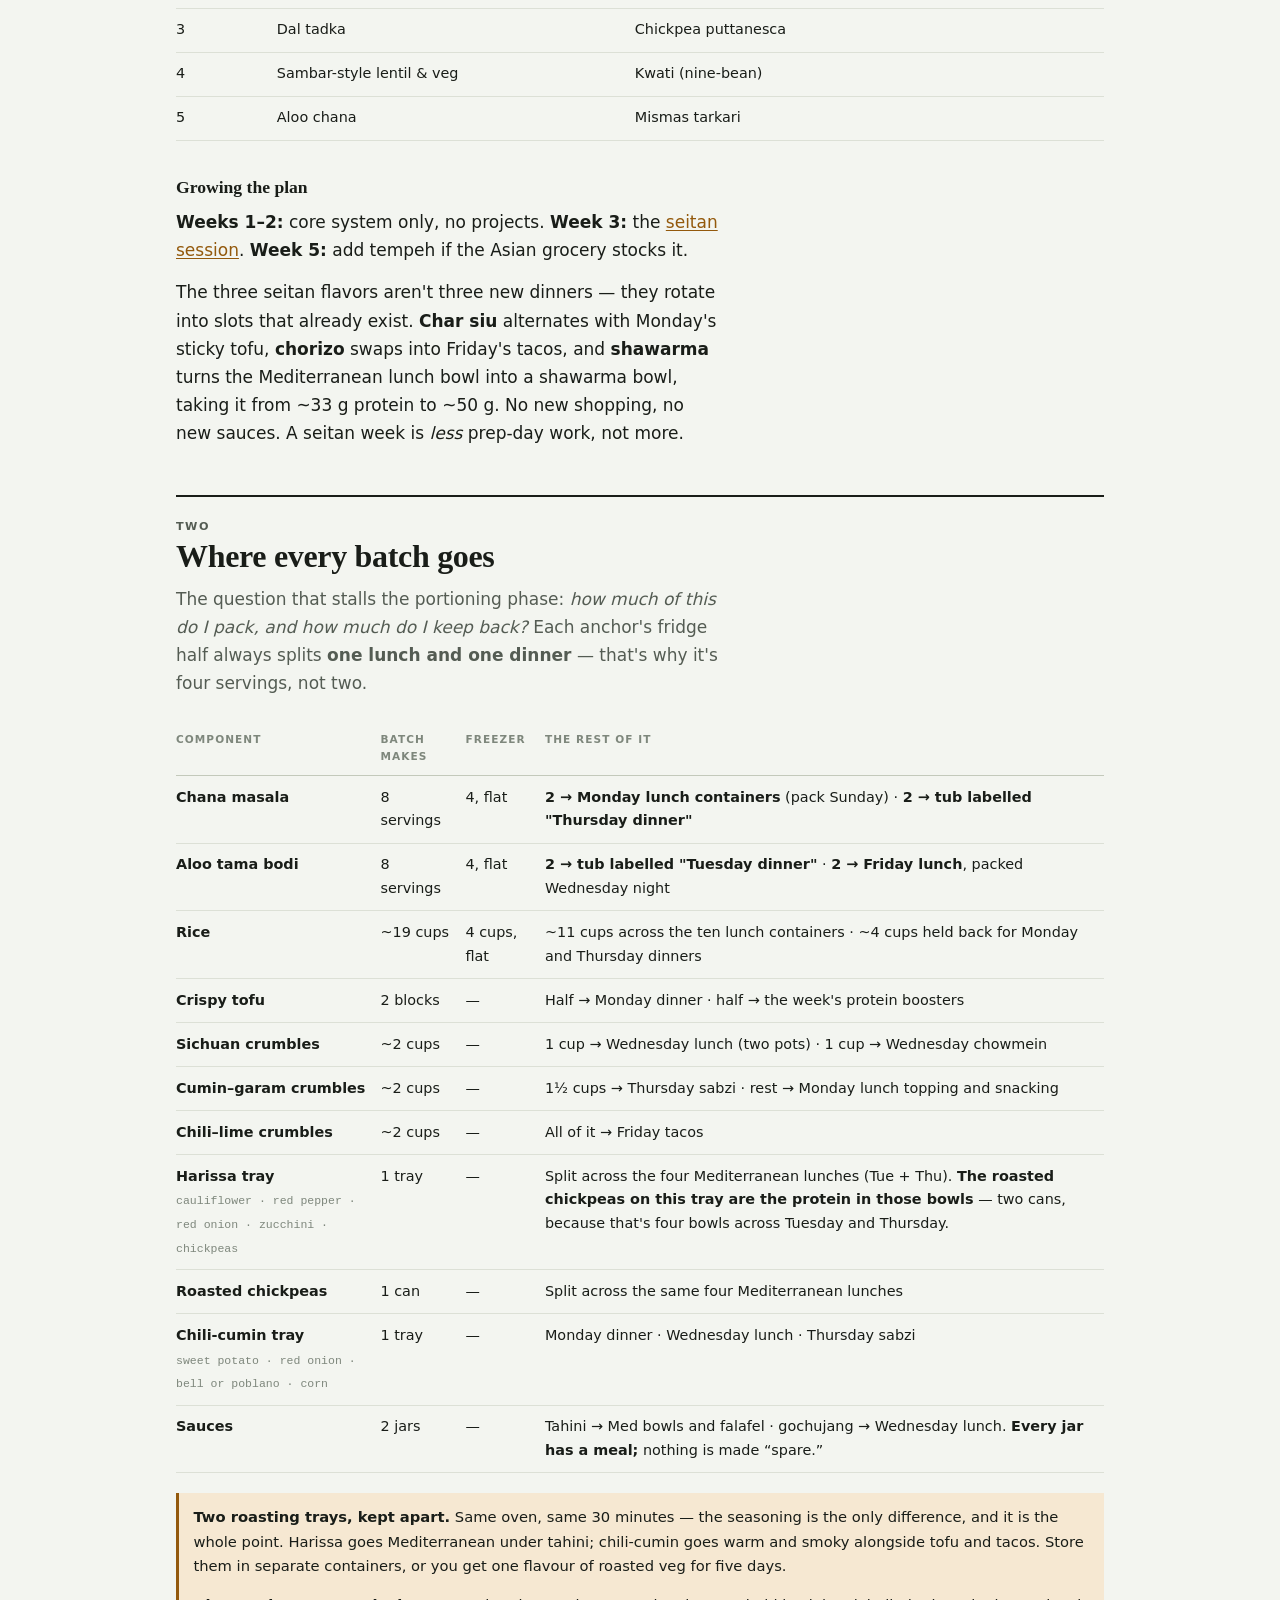
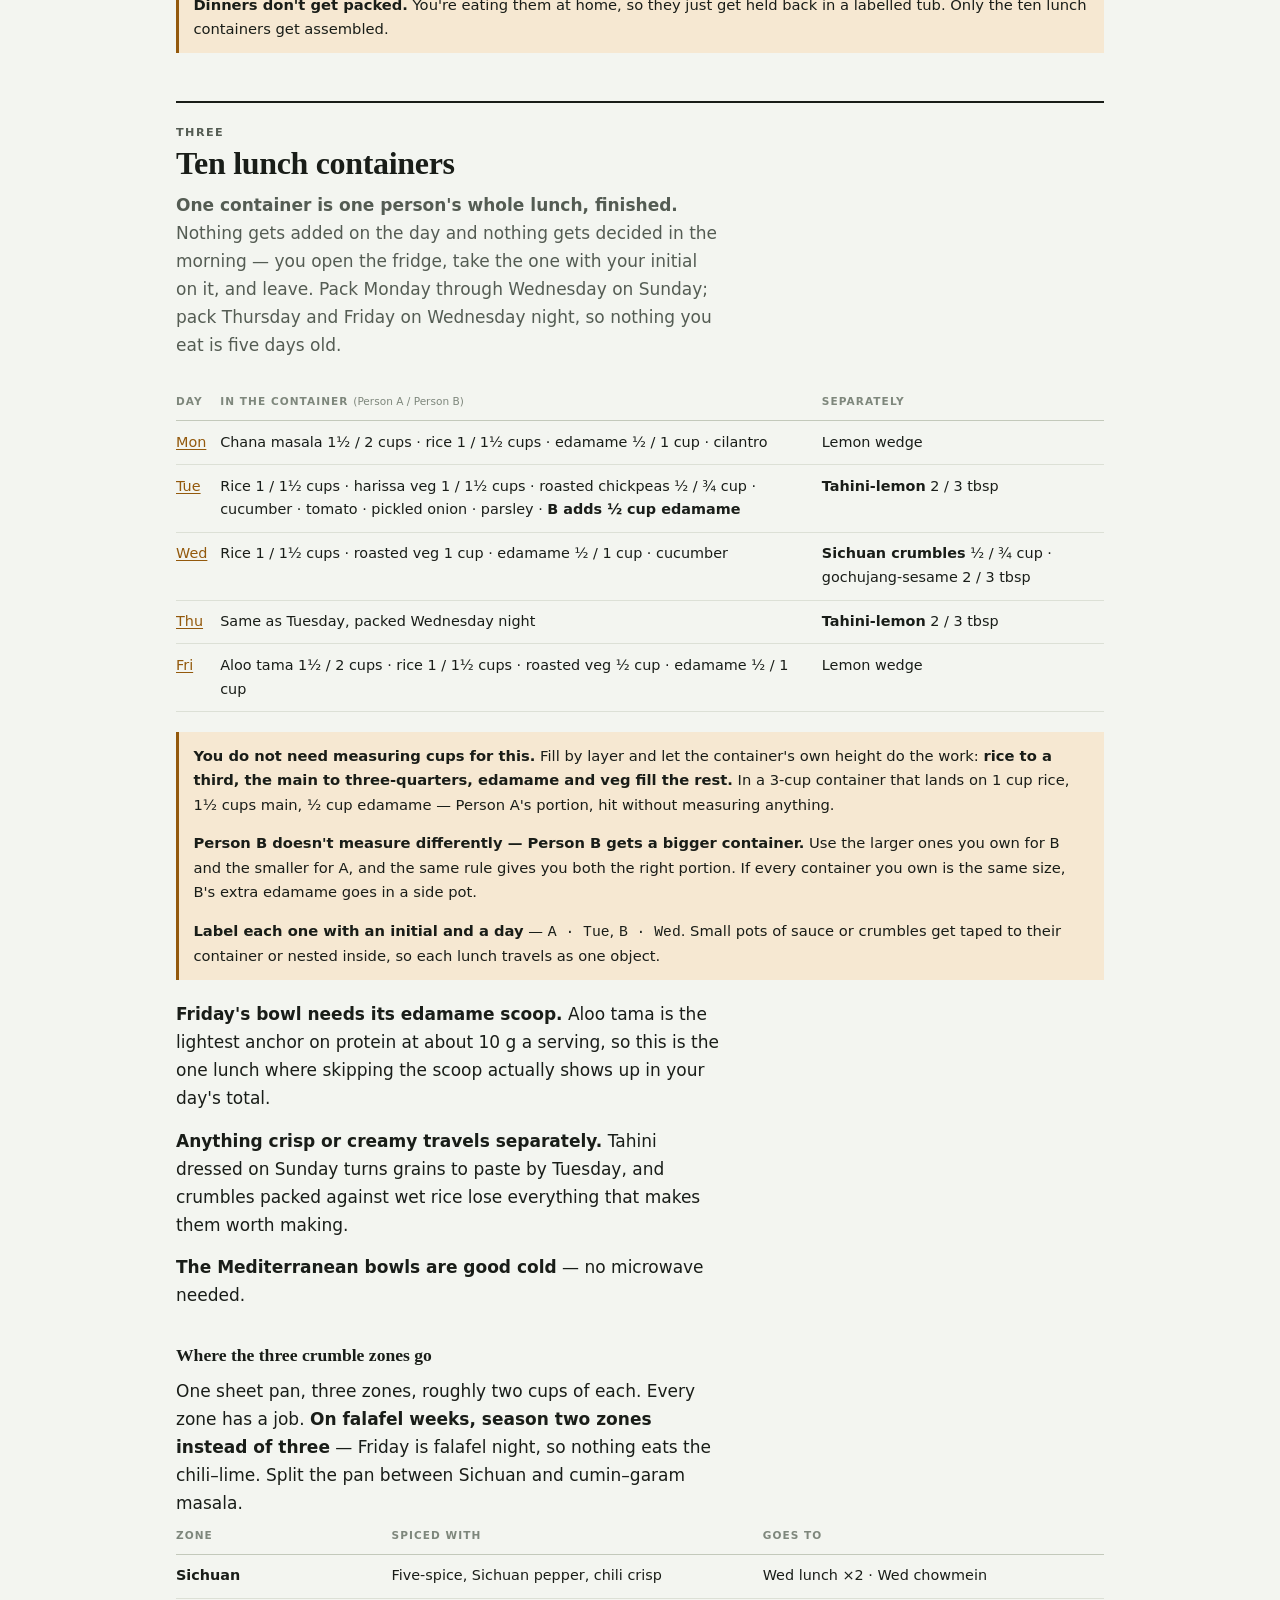
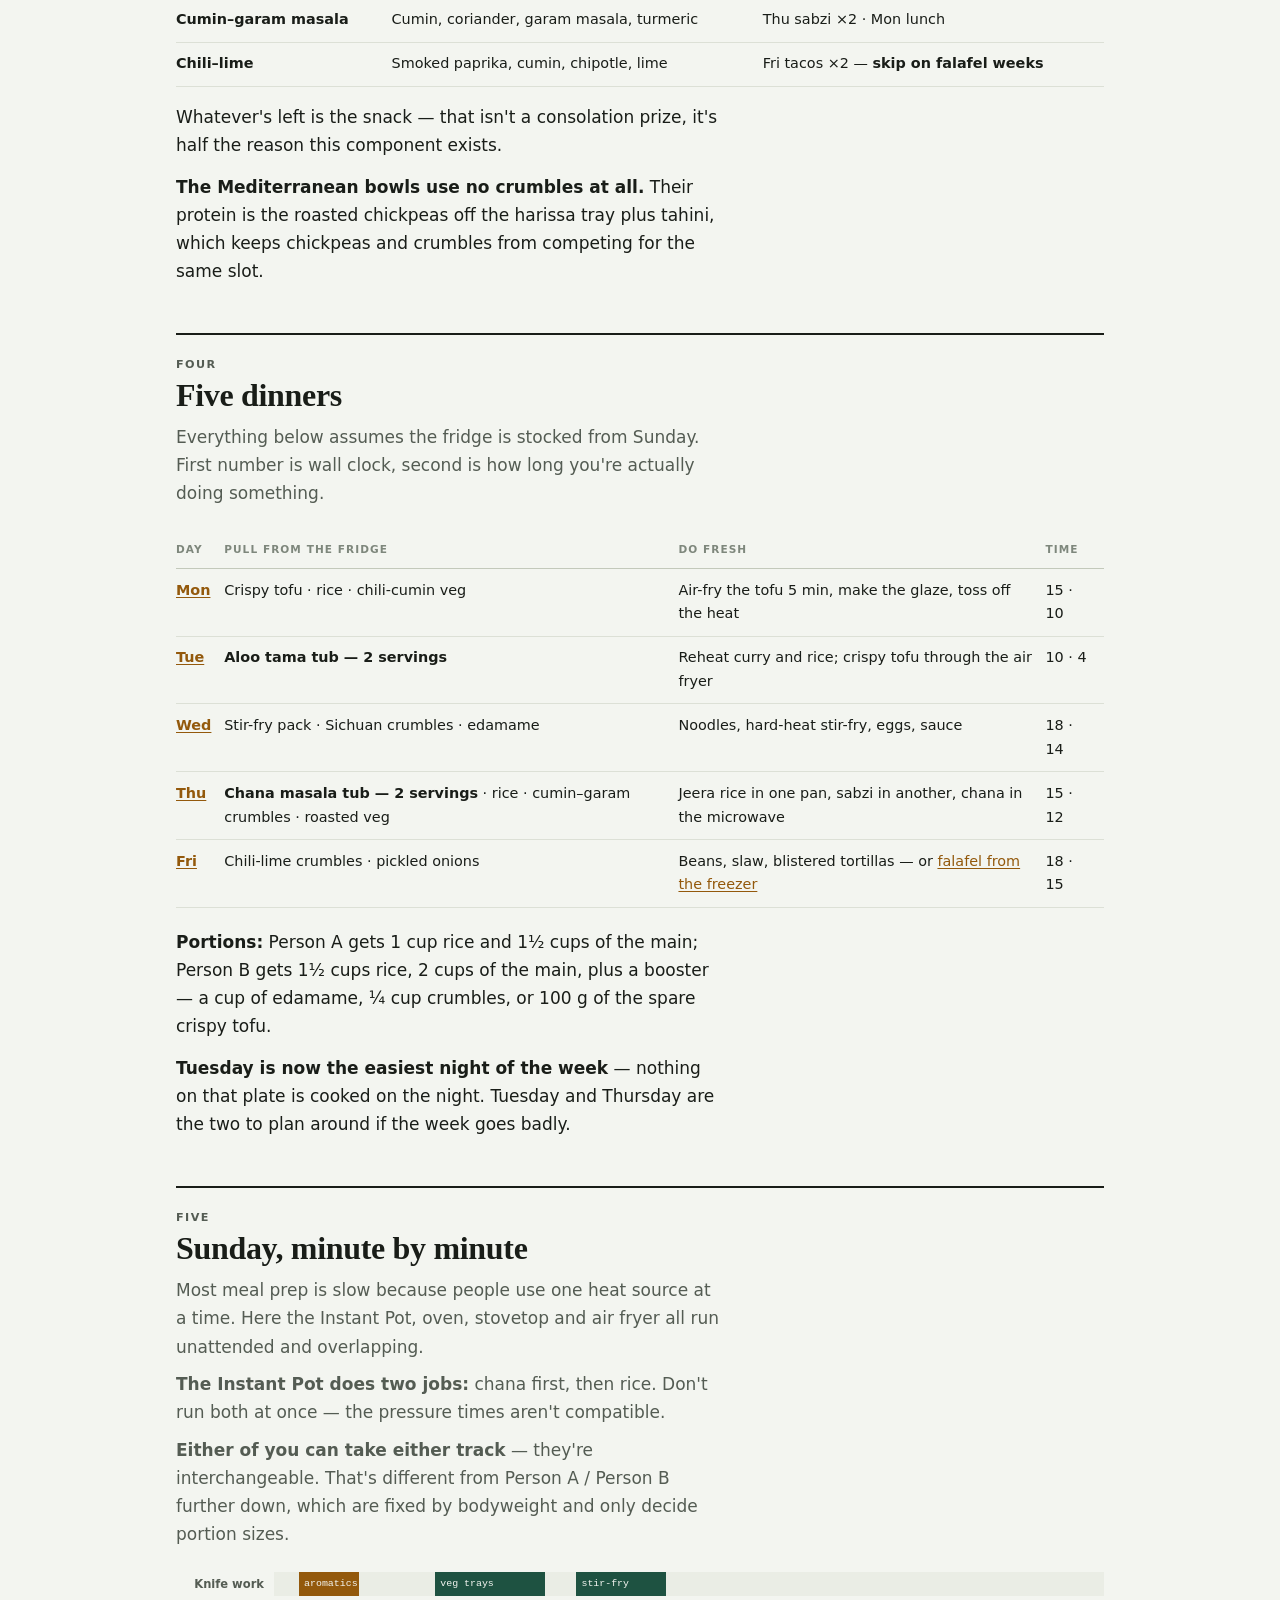
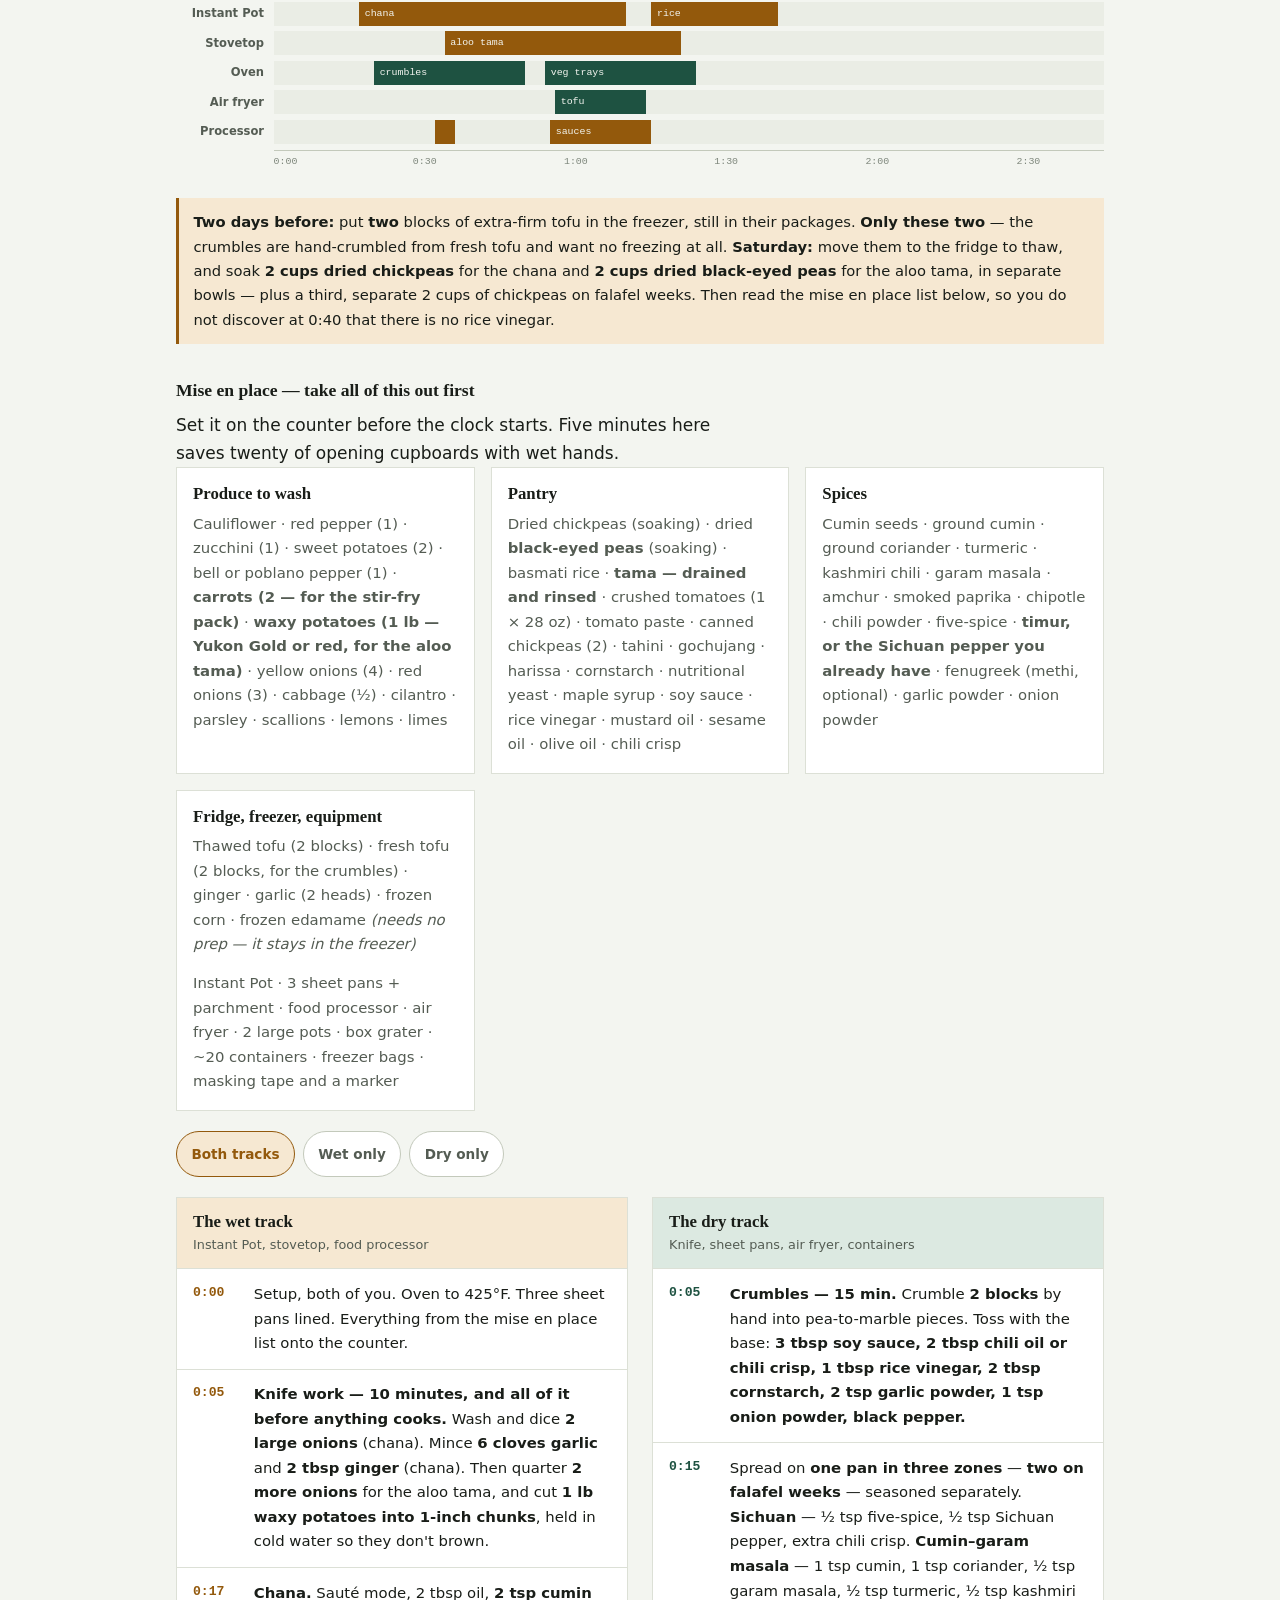
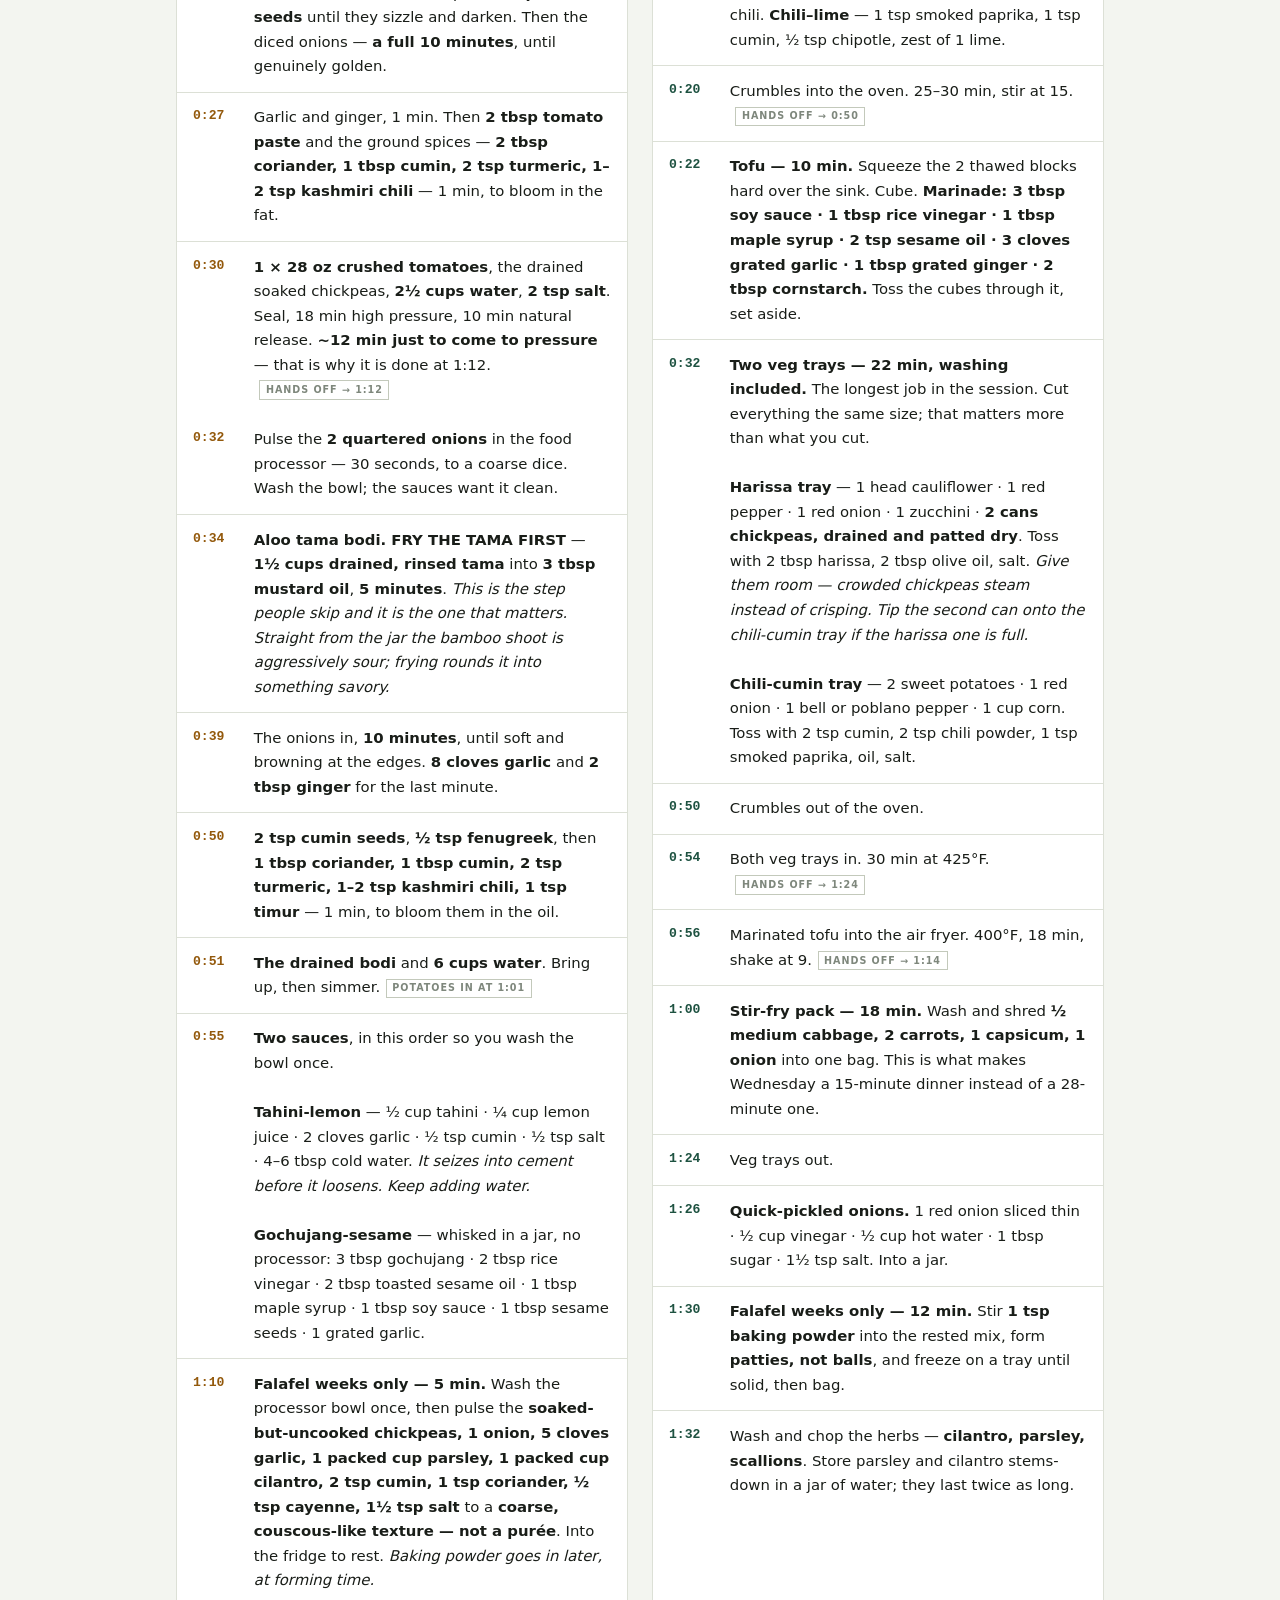
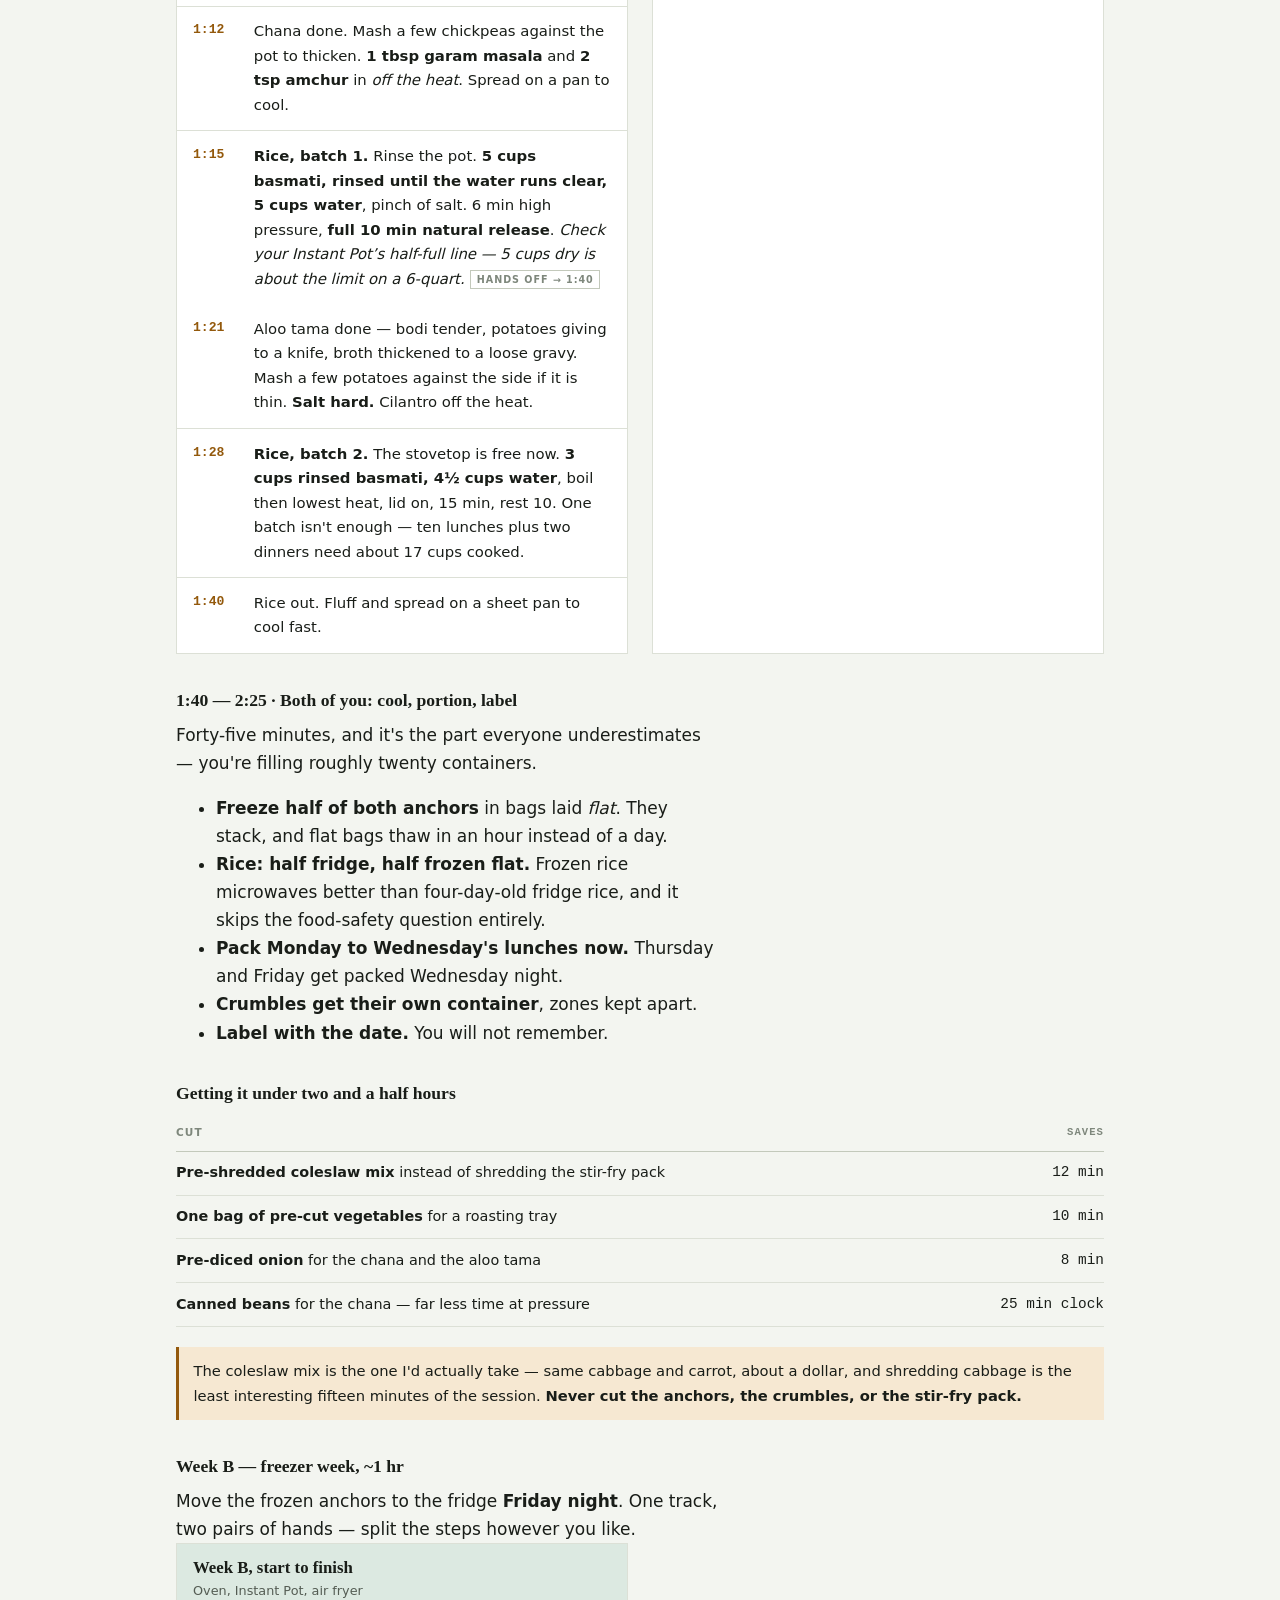
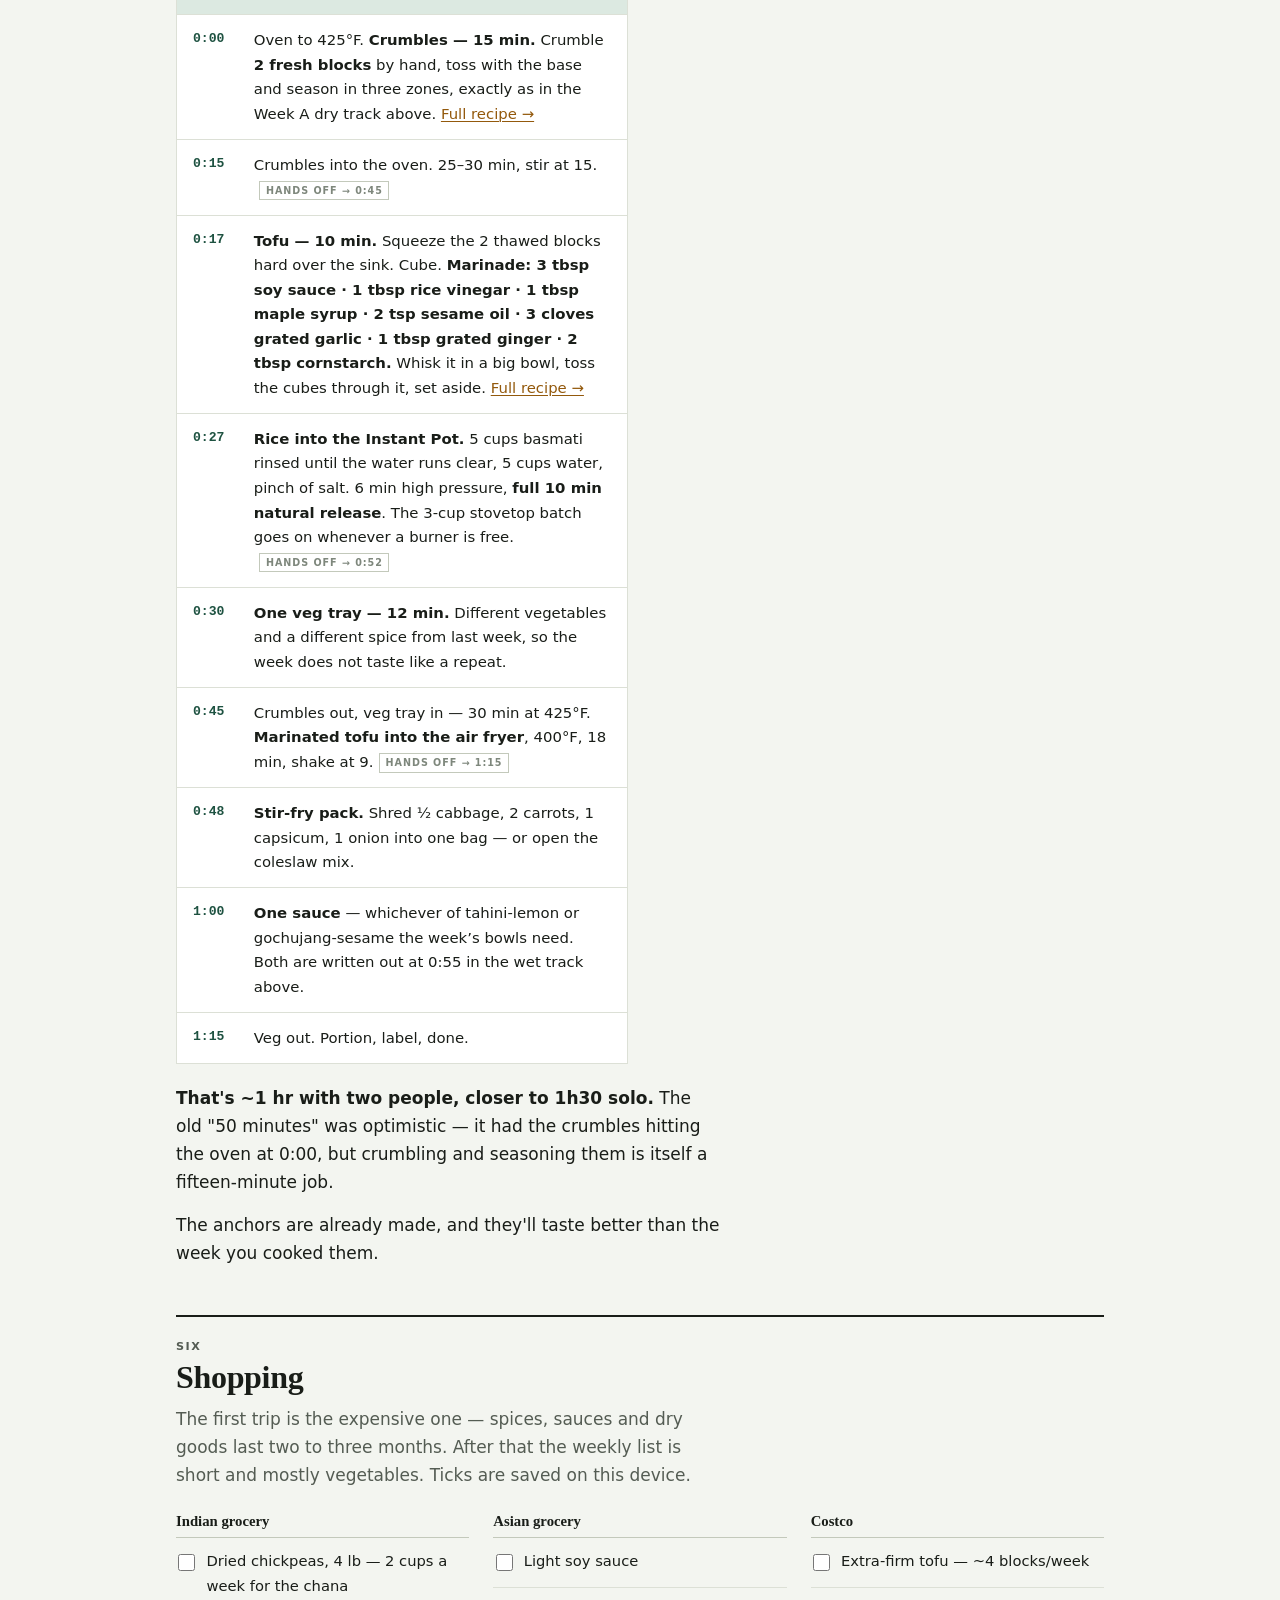
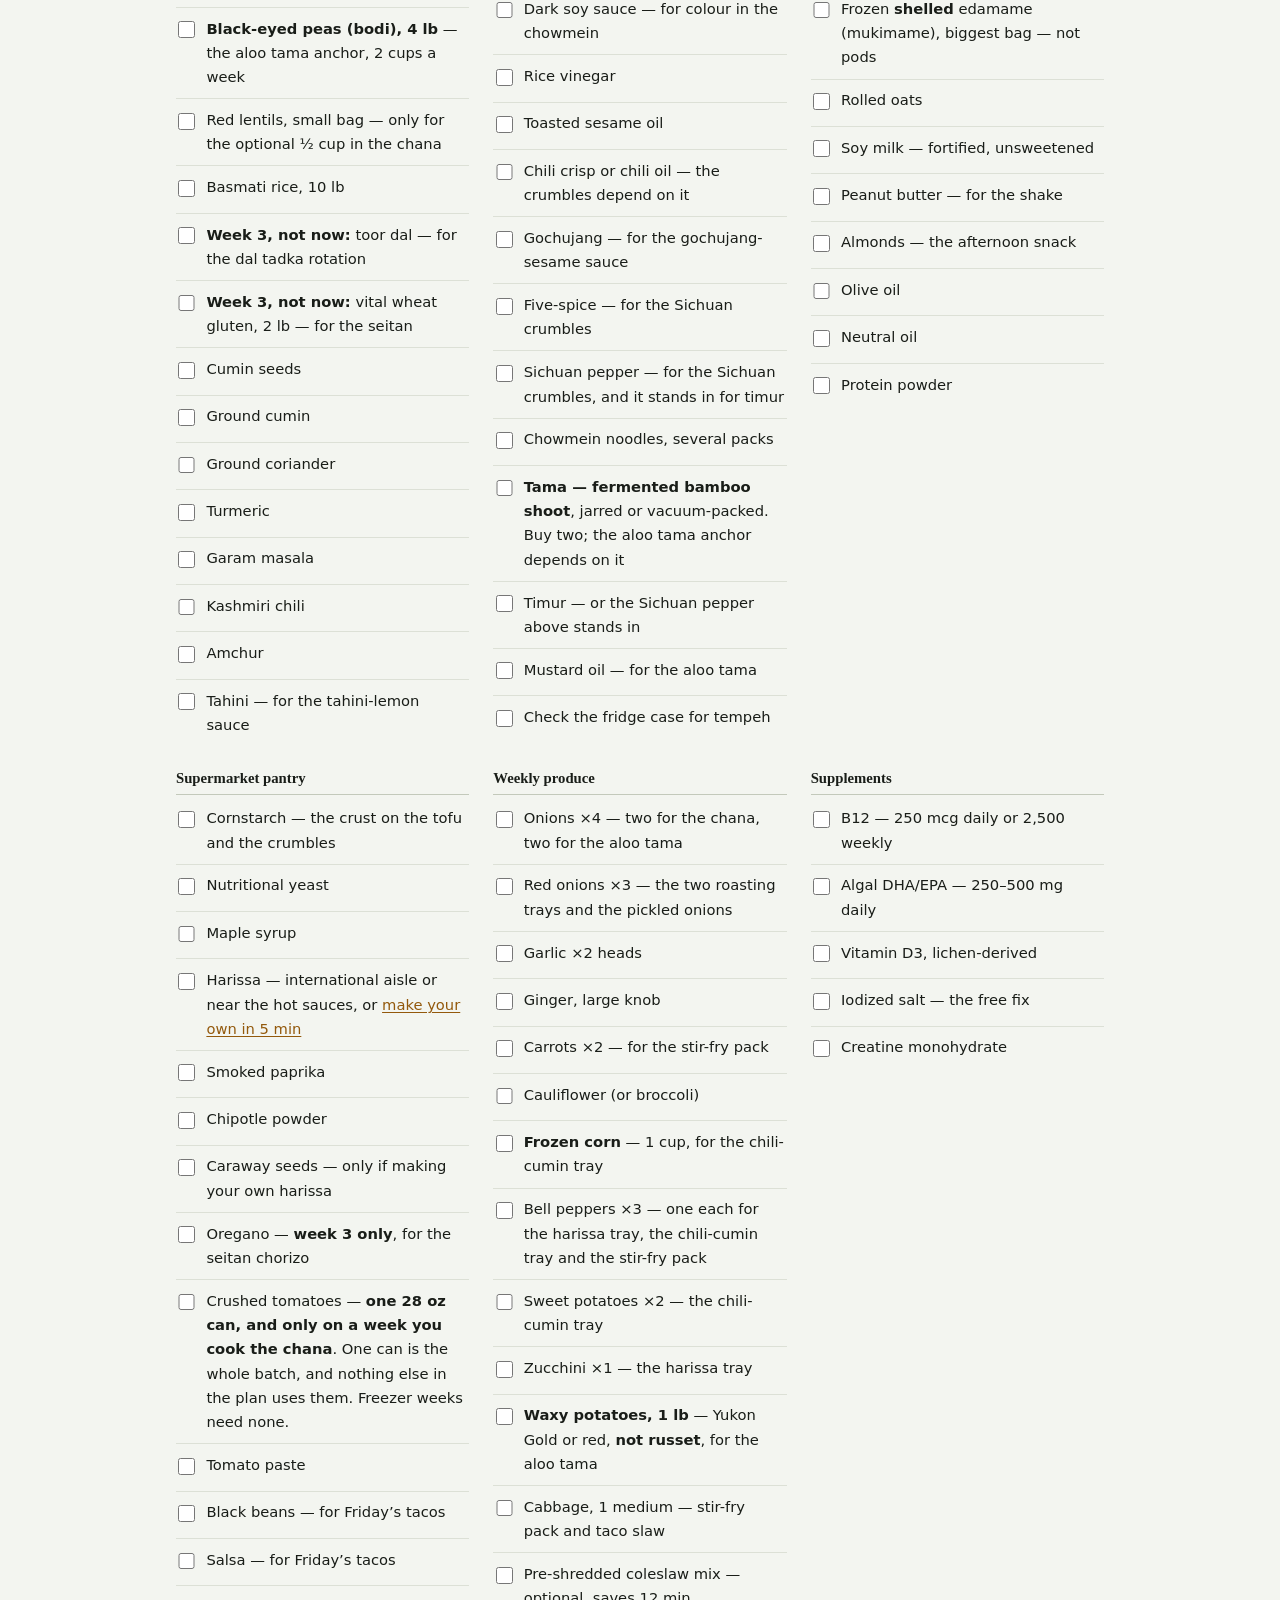
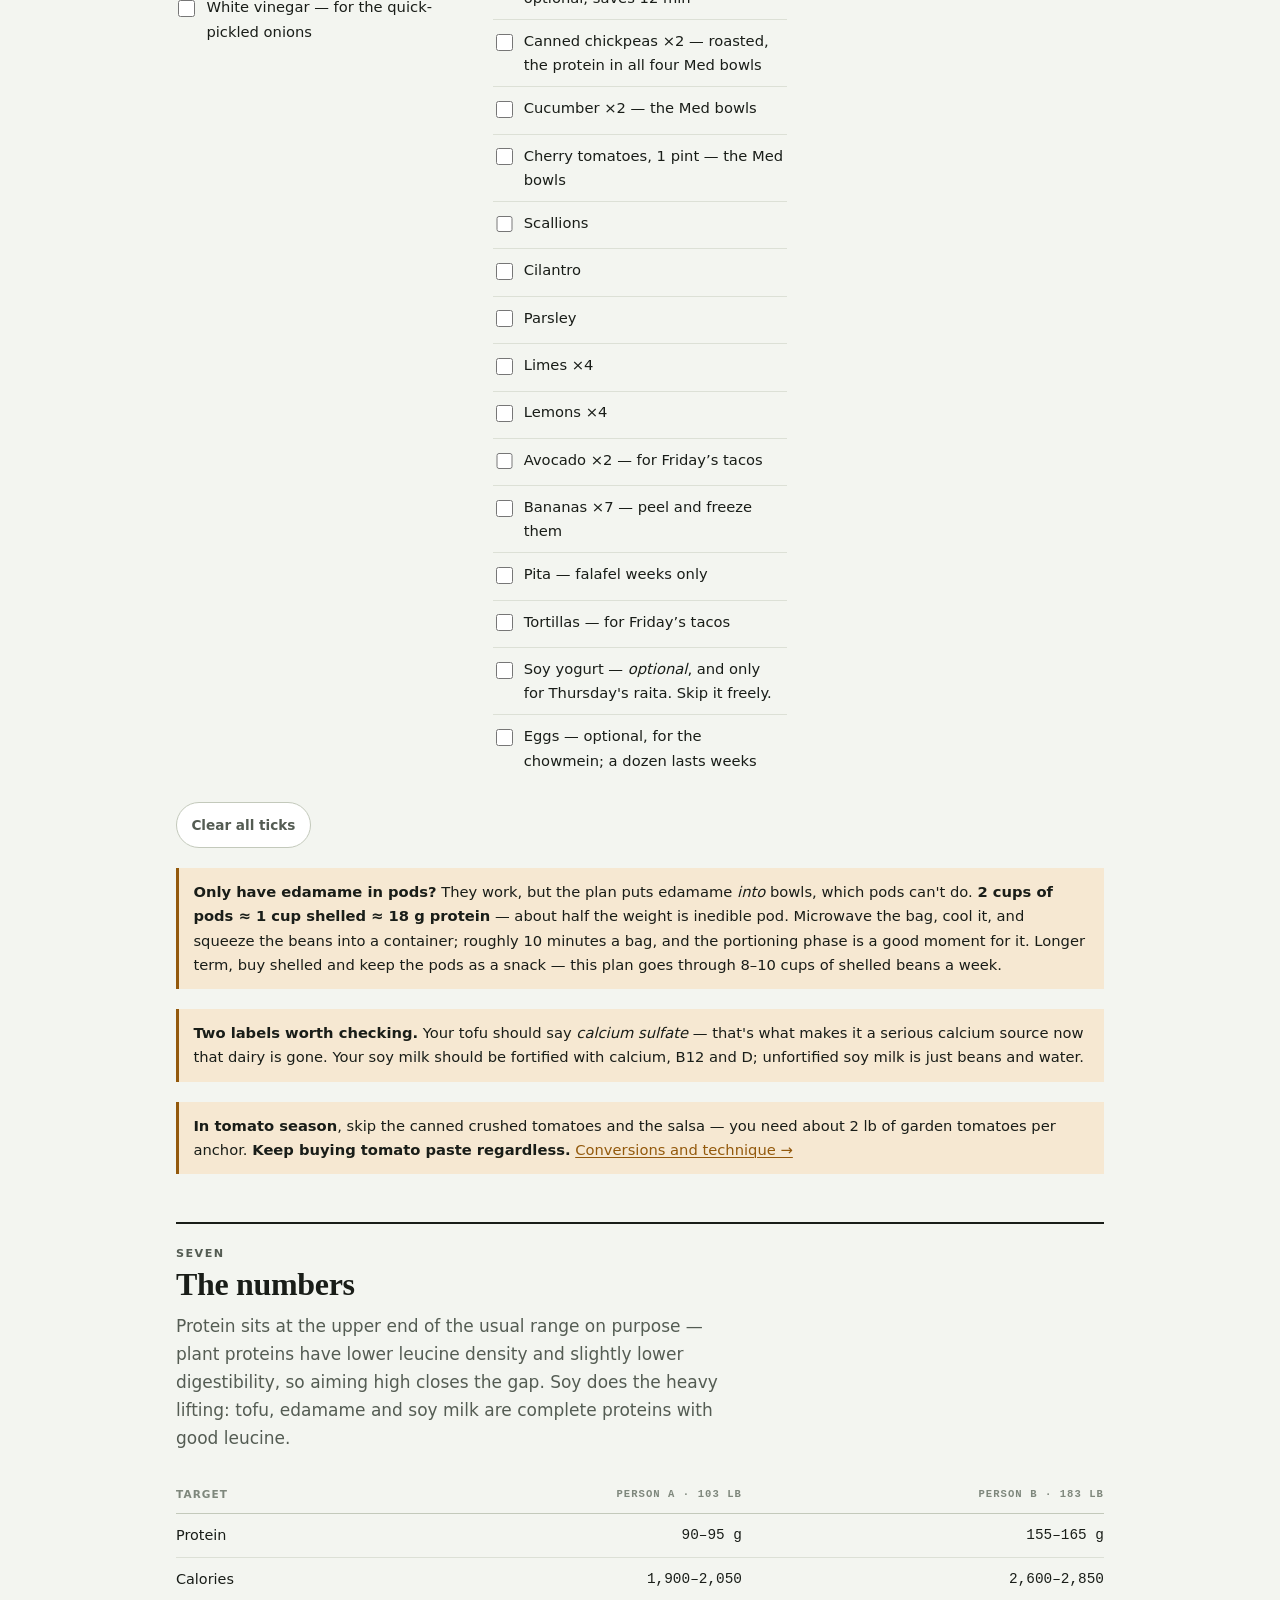
==== commit 62e7ff66: "Spell out the tofu marinade on Week B, one ingredient per shopping line, one can of tomatoes per anc" ====
--- a/index.html
+++ b/index.html
@@ -364,7 +364,28 @@
 
     <h3 class="sub">Week B — freezer week, ~1 hr</h3>
     <div class="prose">
-      <p>Move the frozen anchors to the fridge <strong>Friday night</strong>. Then: <strong>crumble and season 2 blocks (15 min)</strong>, oven at 0:15; marinate the tofu at 0:17; rice into the Instant Pot at 0:27; chop one veg tray at 0:30 (different vegetables, different spice); crumbles out and veg in at 0:45, tofu into the air fryer; stir-fry pack at 0:48; one new sauce at 1:00; portion from 1:15.</p>
+      <p>Move the frozen anchors to the fridge <strong>Friday night</strong>. One track, two pairs of hands &mdash; split the steps however you like.</p>
+    </div>
+    <div class="tracks" style="margin-bottom:1.25rem;">
+      <div class="track dry">
+        <header>
+          <h3>Week B, start to finish</h3>
+          <p>Oven, Instant Pot, air fryer</p>
+        </header>
+        <ol>
+          <li><span class="clock">0:00</span><span>Oven to 425&deg;F. <strong>Crumbles &mdash; 15 min.</strong> Crumble <strong>2 fresh blocks</strong> by hand, toss with the base and season in three zones, exactly as in the Week A dry track above. <a href="recipes.html#component-tofu-crumbles">Full recipe &rarr;</a></span></li>
+          <li><span class="clock">0:15</span><span>Crumbles into the oven. 25&ndash;30 min, stir at 15.<span class="hands-off">hands off &rarr; 0:45</span></span></li>
+          <li><span class="clock">0:17</span><span><strong>Tofu &mdash; 10 min.</strong> Squeeze the 2 thawed blocks hard over the sink. Cube. <strong>Marinade: 3 tbsp soy sauce &middot; 1 tbsp rice vinegar &middot; 1 tbsp maple syrup &middot; 2 tsp sesame oil &middot; 3 cloves grated garlic &middot; 1 tbsp grated ginger &middot; 2 tbsp cornstarch.</strong> Whisk it in a big bowl, toss the cubes through it, set aside. <a href="recipes.html#component-crispy-tofu">Full recipe &rarr;</a></span></li>
+          <li><span class="clock">0:27</span><span><strong>Rice into the Instant Pot.</strong> 5 cups basmati rinsed until the water runs clear, 5 cups water, pinch of salt. 6 min high pressure, <strong>full 10 min natural release</strong>. The 3-cup stovetop batch goes on whenever a burner is free.<span class="hands-off">hands off &rarr; 0:52</span></span></li>
+          <li><span class="clock">0:30</span><span><strong>One veg tray &mdash; 12 min.</strong> Different vegetables and a different spice from last week, so the week does not taste like a repeat.</span></li>
+          <li><span class="clock">0:45</span><span>Crumbles out, veg tray in &mdash; 30 min at 425&deg;F. <strong>Marinated tofu into the air fryer</strong>, 400&deg;F, 18 min, shake at 9.<span class="hands-off">hands off &rarr; 1:15</span></span></li>
+          <li><span class="clock">0:48</span><span><strong>Stir-fry pack.</strong> Shred &frac12; cabbage, 2 carrots, 1 capsicum, 1 onion into one bag &mdash; or open the coleslaw mix.</span></li>
+          <li><span class="clock">1:00</span><span><strong>One sauce</strong> &mdash; whichever of tahini-lemon or gochujang-sesame the week&rsquo;s bowls need. Both are written out at 0:55 in the wet track above.</span></li>
+          <li><span class="clock">1:15</span><span>Veg out. Portion, label, done.</span></li>
+        </ol>
+      </div>
+    </div>
+    <div class="prose">
       <p><strong>That's ~1 hr with two people, closer to 1h30 solo.</strong> The old "50 minutes" was optimistic — it had the crumbles hitting the oven at 0:00, but crumbling and seasoning them is itself a fifteen-minute job.</p>
       <p>The anchors are already made, and they'll taste better than the week you cooked them.</p>
     </div>
@@ -385,21 +406,29 @@
           <li><label><input type="checkbox"><span><strong>Black-eyed peas (bodi), 4 lb</strong> &mdash; the aloo tama anchor, 2 cups a week</span></label></li>
           <li><label><input type="checkbox"><span>Red lentils, small bag &mdash; only for the optional ½ cup in the <span data-anchor-slot="short">chana</span></span></label></li>
           <li><label><input type="checkbox"><span>Basmati rice, 10 lb</span></label></li>
-          <li><label><input type="checkbox"><span><strong>Week 3, not now:</strong> toor dal (dal tadka) &middot; vital wheat gluten, 2 lb (seitan)</span></label></li>
-          <li><label><input type="checkbox"><span>Cumin seeds, ground cumin, coriander</span></label></li>
-          <li><label><input type="checkbox"><span>Turmeric, garam masala, kashmiri chili</span></label></li>
+          <li><label><input type="checkbox"><span><strong>Week 3, not now:</strong> toor dal &mdash; for the dal tadka rotation</span></label></li>
+          <li><label><input type="checkbox"><span><strong>Week 3, not now:</strong> vital wheat gluten, 2 lb &mdash; for the seitan</span></label></li>
+          <li><label><input type="checkbox"><span>Cumin seeds</span></label></li>
+          <li><label><input type="checkbox"><span>Ground cumin</span></label></li>
+          <li><label><input type="checkbox"><span>Ground coriander</span></label></li>
+          <li><label><input type="checkbox"><span>Turmeric</span></label></li>
+          <li><label><input type="checkbox"><span>Garam masala</span></label></li>
+          <li><label><input type="checkbox"><span>Kashmiri chili</span></label></li>
           <li><label><input type="checkbox"><span>Amchur</span></label></li>
-          <li><label><input type="checkbox"><span>Tahini</span></label></li>
+          <li><label><input type="checkbox"><span>Tahini &mdash; for the tahini-lemon sauce</span></label></li>
         </ul>
       </section>
       <section>
         <h3>Asian grocery</h3>
         <ul>
-          <li><label><input type="checkbox"><span>Light soy · dark soy</span></label></li>
-          <li><label><input type="checkbox"><span>Rice vinegar · toasted sesame oil</span></label></li>
-          <li><label><input type="checkbox"><span>Chili crisp or chili oil</span></label></li>
-          <li><label><input type="checkbox"><span>Gochujang</span></label></li>
-          <li><label><input type="checkbox"><span>Five-spice · Sichuan pepper</span></label></li>
+          <li><label><input type="checkbox"><span>Light soy sauce</span></label></li>
+          <li><label><input type="checkbox"><span>Dark soy sauce &mdash; for colour in the chowmein</span></label></li>
+          <li><label><input type="checkbox"><span>Rice vinegar</span></label></li>
+          <li><label><input type="checkbox"><span>Toasted sesame oil</span></label></li>
+          <li><label><input type="checkbox"><span>Chili crisp or chili oil &mdash; the crumbles depend on it</span></label></li>
+          <li><label><input type="checkbox"><span>Gochujang &mdash; for the gochujang-sesame sauce</span></label></li>
+          <li><label><input type="checkbox"><span>Five-spice &mdash; for the Sichuan crumbles</span></label></li>
+          <li><label><input type="checkbox"><span>Sichuan pepper &mdash; for the Sichuan crumbles, and it stands in for timur</span></label></li>
           <li><label><input type="checkbox"><span>Chowmein noodles, several packs</span></label></li>
           <li><label><input type="checkbox"><span><strong>Tama &mdash; fermented bamboo shoot</strong>, jarred or vacuum-packed. Buy two; the aloo tama anchor depends on it</span></label></li>
           <li><label><input type="checkbox"><span>Timur &mdash; or the Sichuan pepper above stands in</span></label></li>
@@ -414,43 +443,59 @@
           <li><label><input type="checkbox"><span>Frozen <strong>shelled</strong> edamame (mukimame), biggest bag — not pods</span></label></li>
           <li><label><input type="checkbox"><span>Rolled oats</span></label></li>
           <li><label><input type="checkbox"><span>Soy milk — fortified, unsweetened</span></label></li>
-          <li><label><input type="checkbox"><span>Peanut butter &mdash; for the shake &middot; almonds &mdash; the afternoon snack</span></label></li>
-          <li><label><input type="checkbox"><span>Olive oil · neutral oil</span></label></li>
+          <li><label><input type="checkbox"><span>Peanut butter &mdash; for the shake</span></label></li>
+          <li><label><input type="checkbox"><span>Almonds &mdash; the afternoon snack</span></label></li>
+          <li><label><input type="checkbox"><span>Olive oil</span></label></li>
+          <li><label><input type="checkbox"><span>Neutral oil</span></label></li>
           <li><label><input type="checkbox"><span>Protein powder</span></label></li>
         </ul>
       </section>
       <section>
         <h3>Supermarket pantry</h3>
         <ul>
-          <li><label><input type="checkbox"><span>Cornstarch · nutritional yeast · maple</span></label></li>
+          <li><label><input type="checkbox"><span>Cornstarch &mdash; the crust on the tofu and the crumbles</span></label></li>
+          <li><label><input type="checkbox"><span>Nutritional yeast</span></label></li>
+          <li><label><input type="checkbox"><span>Maple syrup</span></label></li>
           <li><label><input type="checkbox"><span>Harissa — international aisle or near the hot sauces, or <a href="recipes.html#sauce-harissa">make your own in 5 min</a></span></label></li>
-          <li><label><input type="checkbox"><span>Smoked paprika · chipotle</span></label></li>
+          <li><label><input type="checkbox"><span>Smoked paprika</span></label></li>
+          <li><label><input type="checkbox"><span>Chipotle powder</span></label></li>
           <li><label><input type="checkbox"><span>Caraway seeds — only if making your own harissa</span></label></li>
           <li><label><input type="checkbox"><span>Oregano &mdash; <strong>week 3 only</strong>, for the seitan chorizo</span></label></li>
-          <li><label><input type="checkbox"><span>Crushed tomatoes &mdash; <strong>one 28 oz can a week</strong>, for the <span data-anchor-slot="short">chana</span> only · tomato paste</span></label></li>
-          <li><label><input type="checkbox"><span>Black beans · salsa · tortillas</span></label></li>
-          <li><label><input type="checkbox"><span>White vinegar</span></label></li>
+          <li><label><input type="checkbox"><span>Crushed tomatoes &mdash; <strong>one 28 oz can, and only on a week you cook the <span data-anchor-slot="short">chana</span></strong>. One can is the whole batch, and nothing else in the plan uses them. Freezer weeks need none.</span></label></li>
+          <li><label><input type="checkbox"><span>Tomato paste</span></label></li>
+          <li><label><input type="checkbox"><span>Black beans &mdash; for Friday&rsquo;s tacos</span></label></li>
+          <li><label><input type="checkbox"><span>Salsa &mdash; for Friday&rsquo;s tacos</span></label></li>
+          <li><label><input type="checkbox"><span>White vinegar &mdash; for the quick-pickled onions</span></label></li>
         </ul>
       </section>
       <section>
         <h3>Weekly produce</h3>
         <ul>
-          <li><label><input type="checkbox"><span>Onions ×4 — two for the <span data-anchor-slot="short">chana</span>, two for the aloo tama · red onions ×3 · garlic ×2</span></label></li>
+          <li><label><input type="checkbox"><span>Onions ×4 — two for the <span data-anchor-slot="short">chana</span>, two for the aloo tama</span></label></li>
+          <li><label><input type="checkbox"><span>Red onions ×3 — the two roasting trays and the pickled onions</span></label></li>
+          <li><label><input type="checkbox"><span>Garlic ×2 heads</span></label></li>
           <li><label><input type="checkbox"><span>Ginger, large knob</span></label></li>
           <li><label><input type="checkbox"><span>Carrots ×2 — for the stir-fry pack</span></label></li>
           <li><label><input type="checkbox"><span>Cauliflower (or broccoli)</span></label></li>
           <li><label><input type="checkbox"><span><strong>Frozen corn</strong> — 1 cup, for the chili-cumin tray</span></label></li>
-          <li><label><input type="checkbox"><span>Bell peppers ×3 &mdash; harissa tray, chili-cumin tray, stir-fry pack &middot; sweet potatoes ×2 &middot; zucchini ×1</span></label></li>
+          <li><label><input type="checkbox"><span>Bell peppers ×3 &mdash; one each for the harissa tray, the chili-cumin tray and the stir-fry pack</span></label></li>
+          <li><label><input type="checkbox"><span>Sweet potatoes ×2 &mdash; the chili-cumin tray</span></label></li>
+          <li><label><input type="checkbox"><span>Zucchini ×1 &mdash; the harissa tray</span></label></li>
           <li><label><input type="checkbox"><span><strong>Waxy potatoes, 1 lb</strong> &mdash; Yukon Gold or red, <strong>not russet</strong>, for the aloo tama</span></label></li>
           <li><label><input type="checkbox"><span>Cabbage, 1 medium — stir-fry pack and taco slaw</span></label></li>
           <li><label><input type="checkbox"><span>Pre-shredded coleslaw mix — optional, saves 12 min</span></label></li>
           <li><label><input type="checkbox"><span>Canned chickpeas ×2 — roasted, the protein in all four Med bowls</span></label></li>
-          <li><label><input type="checkbox"><span>Cucumber ×2 · cherry tomatoes</span></label></li>
-          <li><label><input type="checkbox"><span>Scallions · cilantro · parsley</span></label></li>
-          <li><label><input type="checkbox"><span>Limes ×4 · lemons ×4 · avocado ×2</span></label></li>
+          <li><label><input type="checkbox"><span>Cucumber ×2 &mdash; the Med bowls</span></label></li>
+          <li><label><input type="checkbox"><span>Cherry tomatoes, 1 pint &mdash; the Med bowls</span></label></li>
+          <li><label><input type="checkbox"><span>Scallions</span></label></li>
+          <li><label><input type="checkbox"><span>Cilantro</span></label></li>
+          <li><label><input type="checkbox"><span>Parsley</span></label></li>
+          <li><label><input type="checkbox"><span>Limes ×4</span></label></li>
+          <li><label><input type="checkbox"><span>Lemons ×4</span></label></li>
+          <li><label><input type="checkbox"><span>Avocado ×2 &mdash; for Friday&rsquo;s tacos</span></label></li>
           <li><label><input type="checkbox"><span>Bananas ×7 — peel and freeze them</span></label></li>
           <li><label><input type="checkbox"><span>Pita — falafel weeks only</span></label></li>
-          <li><label><input type="checkbox"><span>Tortillas</span></label></li>
+          <li><label><input type="checkbox"><span>Tortillas &mdash; for Friday&rsquo;s tacos</span></label></li>
           <li><label><input type="checkbox"><span>Soy yogurt — <em>optional</em>, and only for Thursday's raita. Skip it freely.</span></label></li>
           <li><label><input type="checkbox"><span>Eggs — optional, for the chowmein; a dozen lasts weeks</span></label></li>
         </ul>
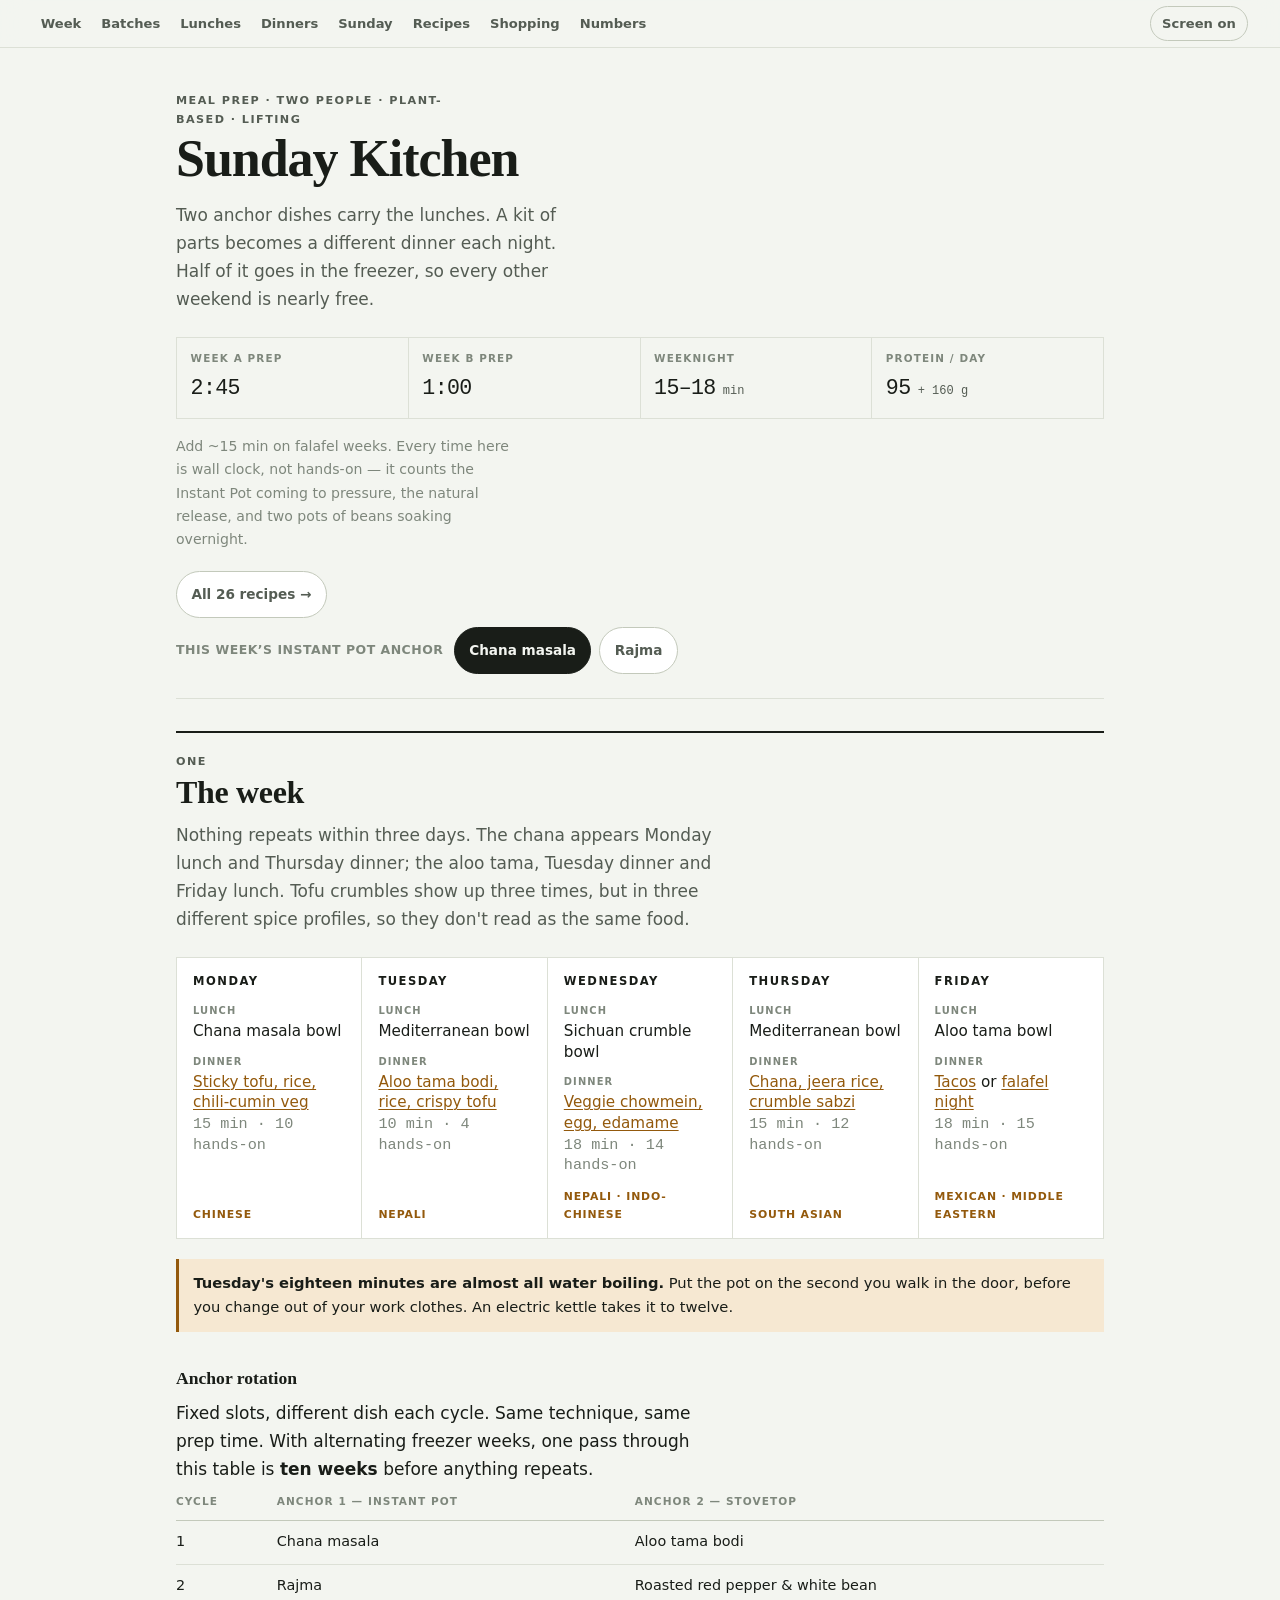
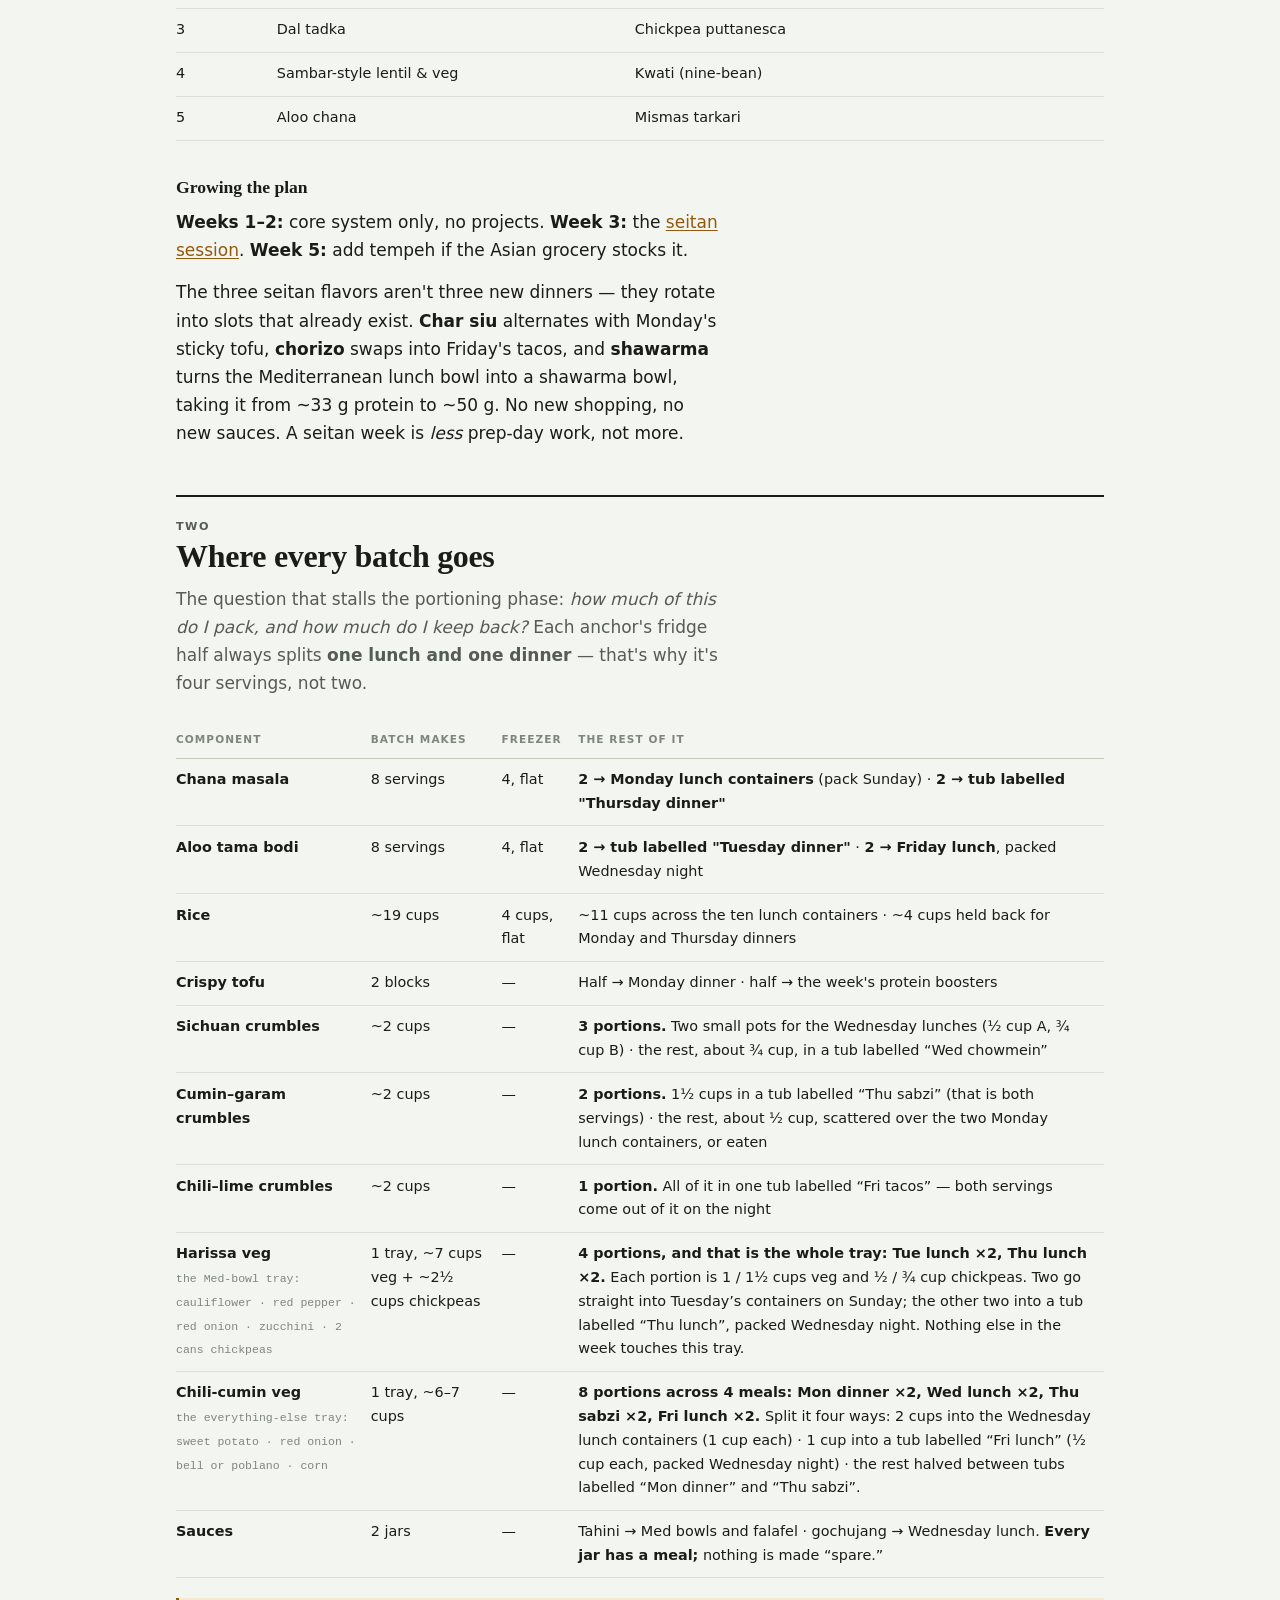
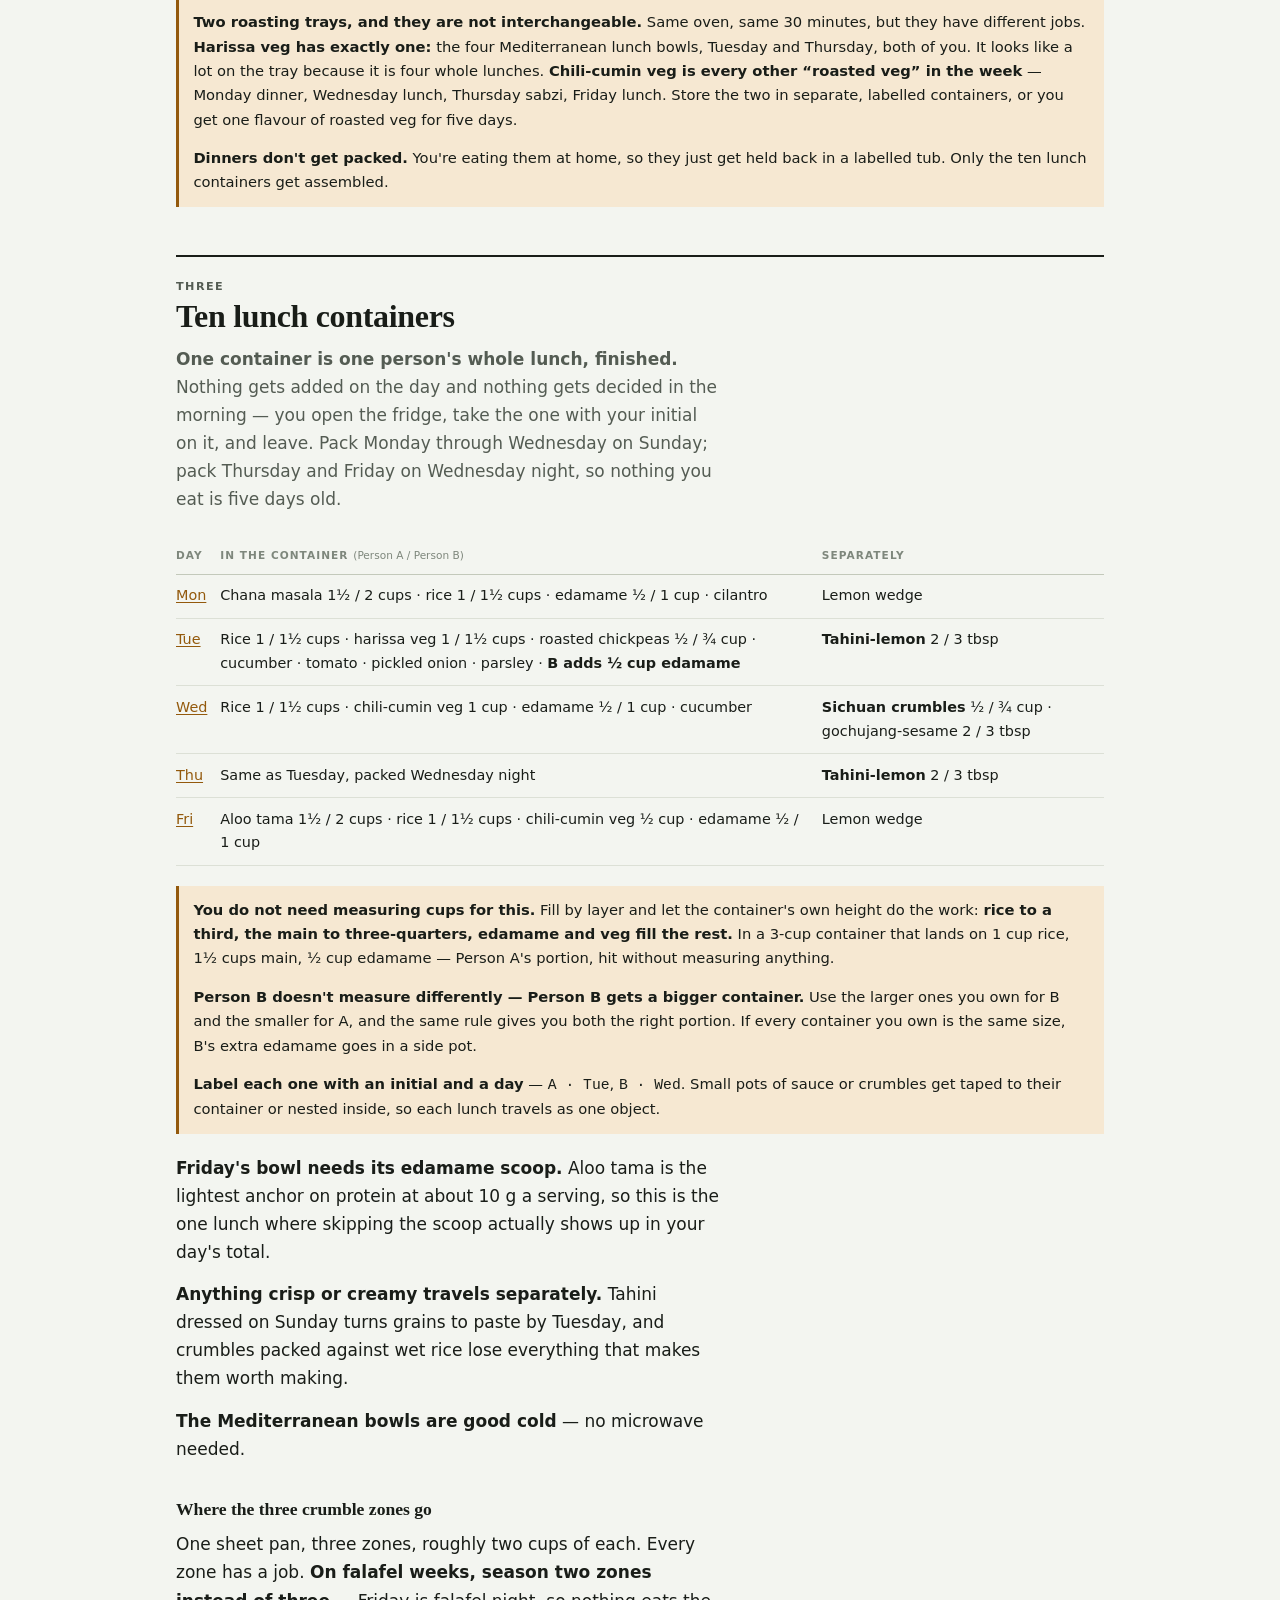
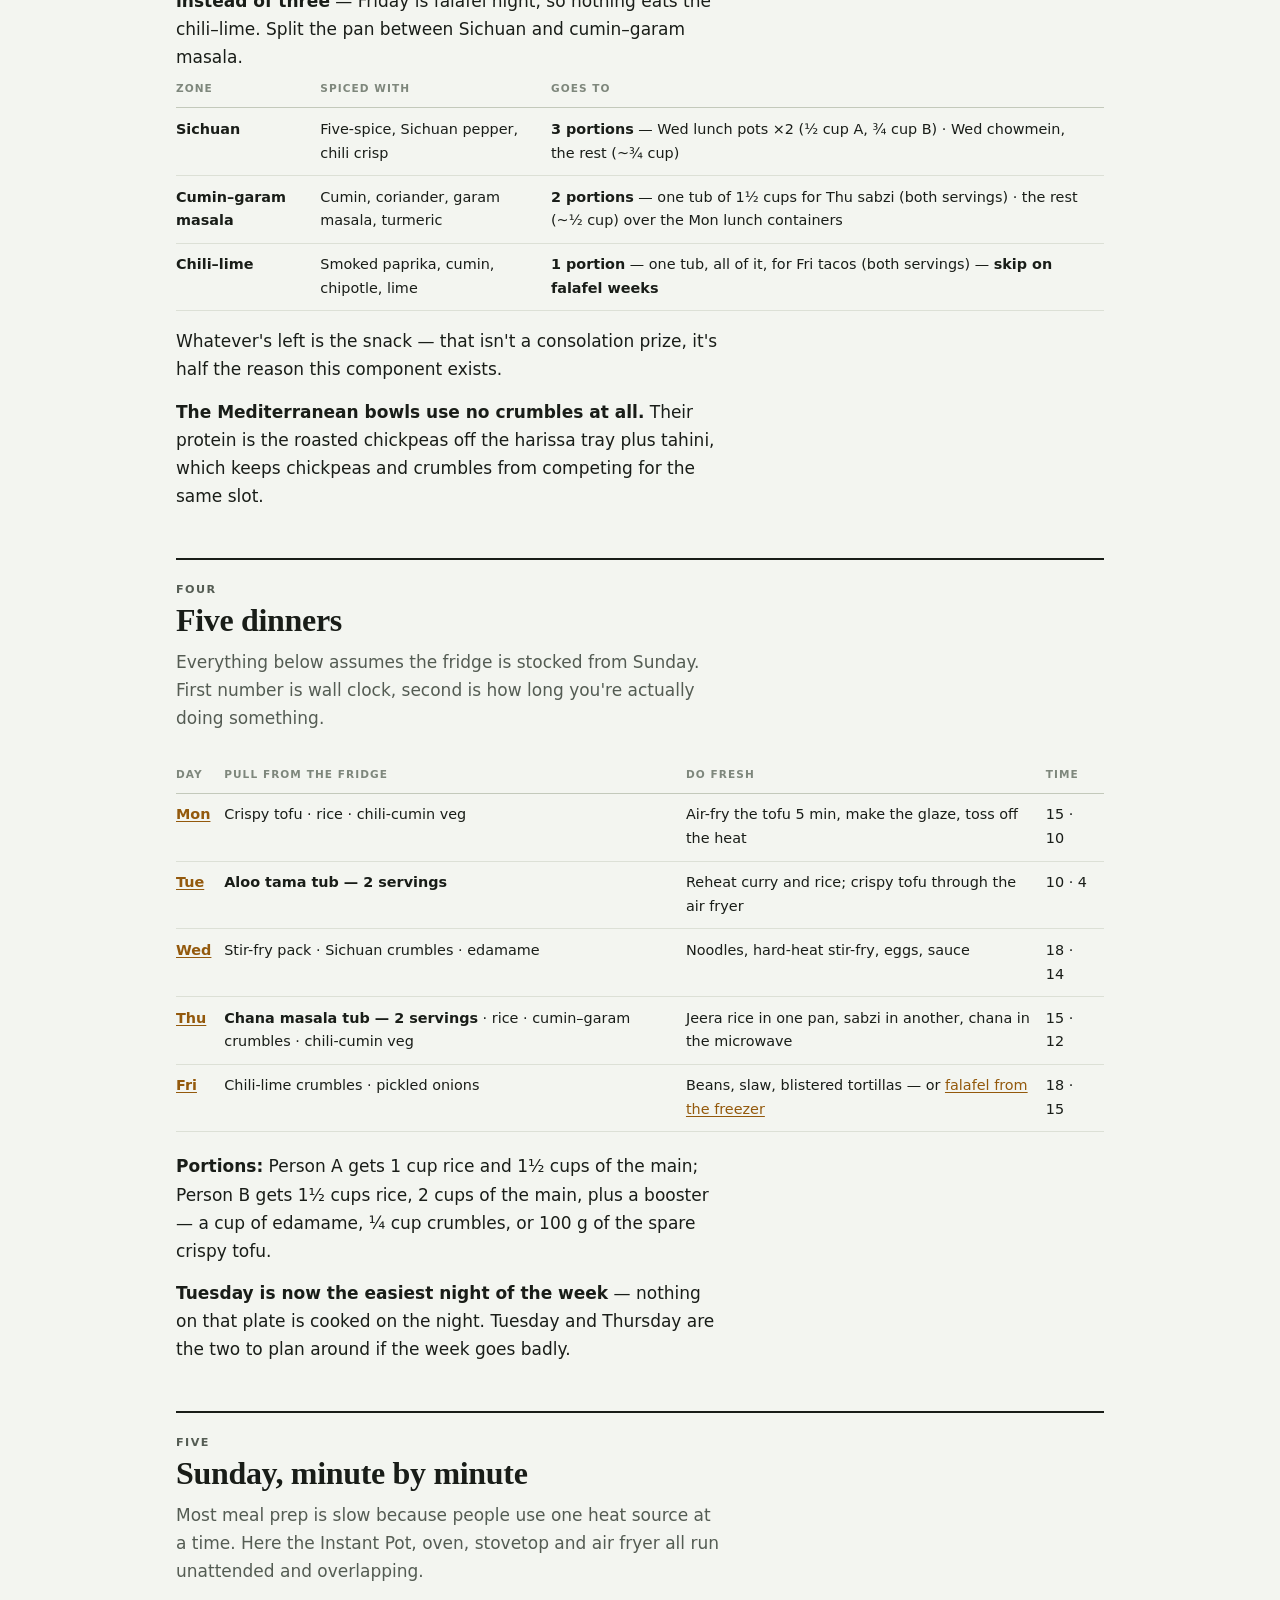
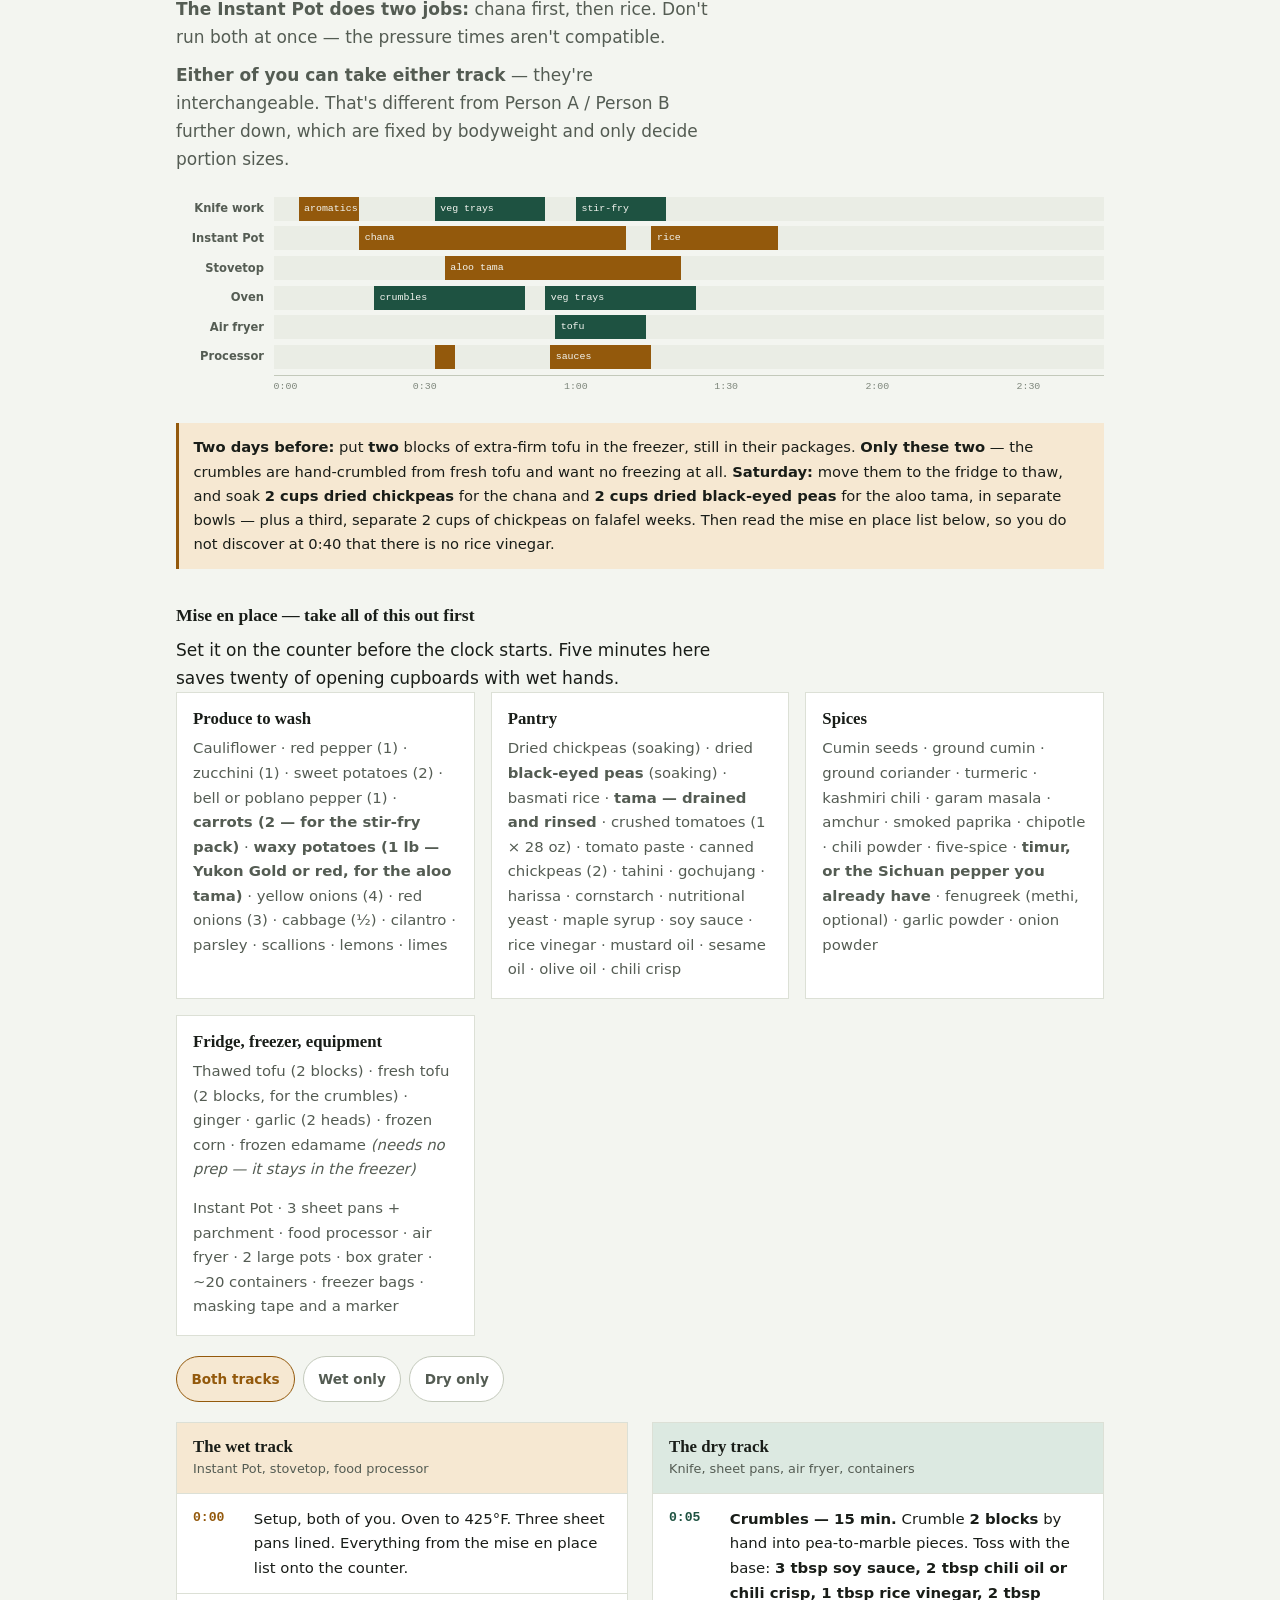
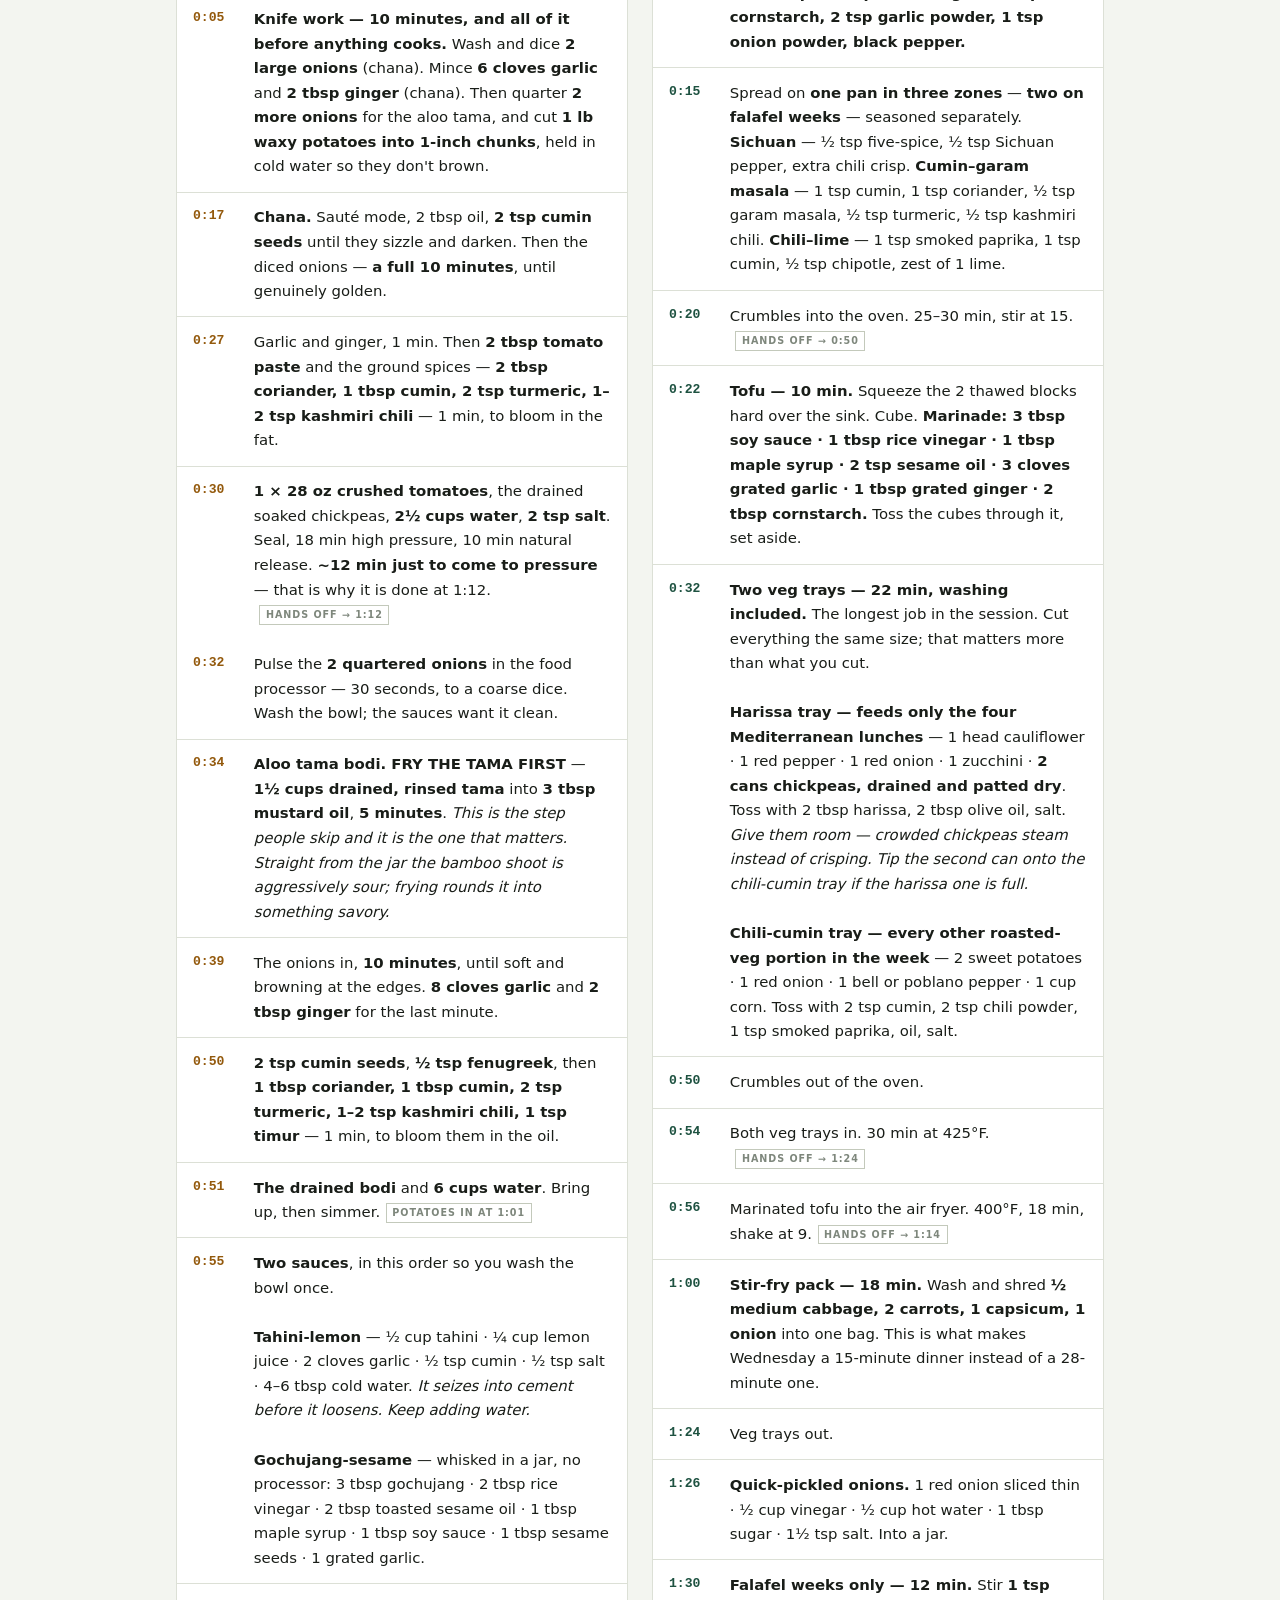
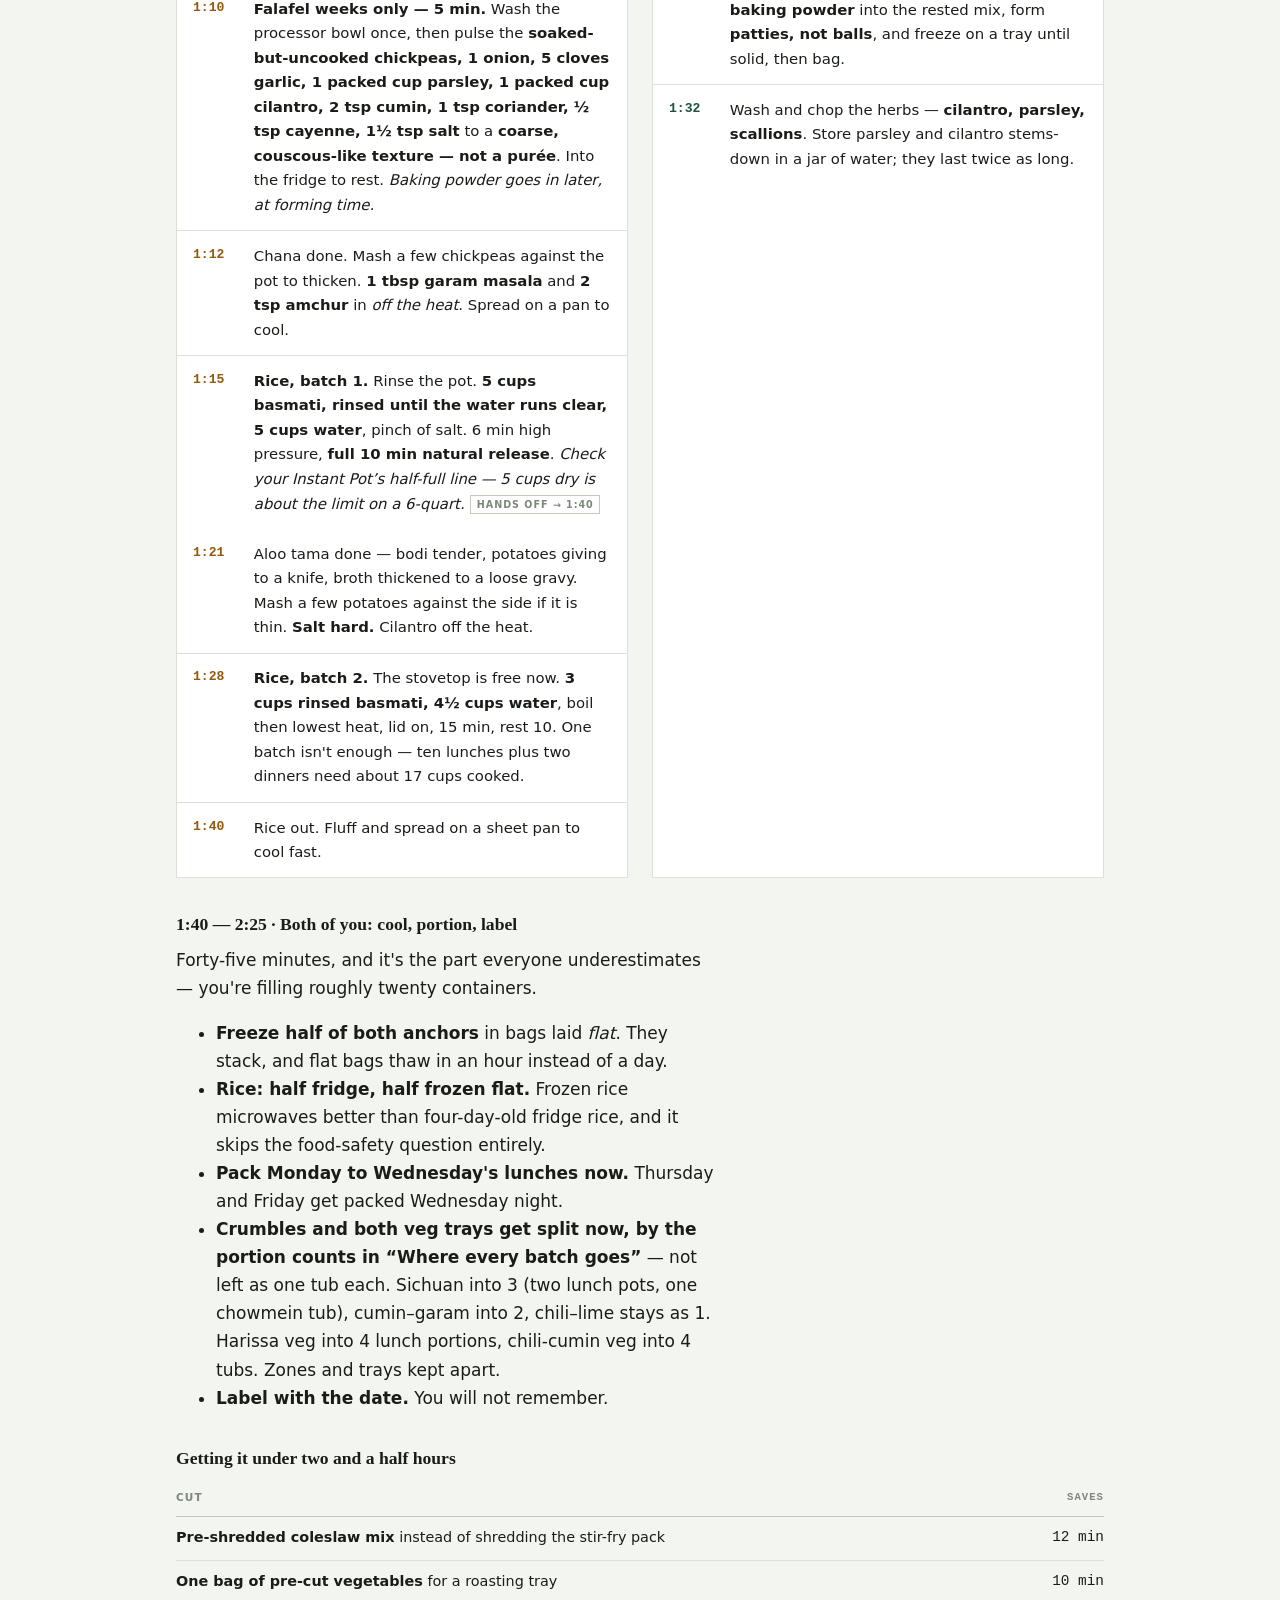
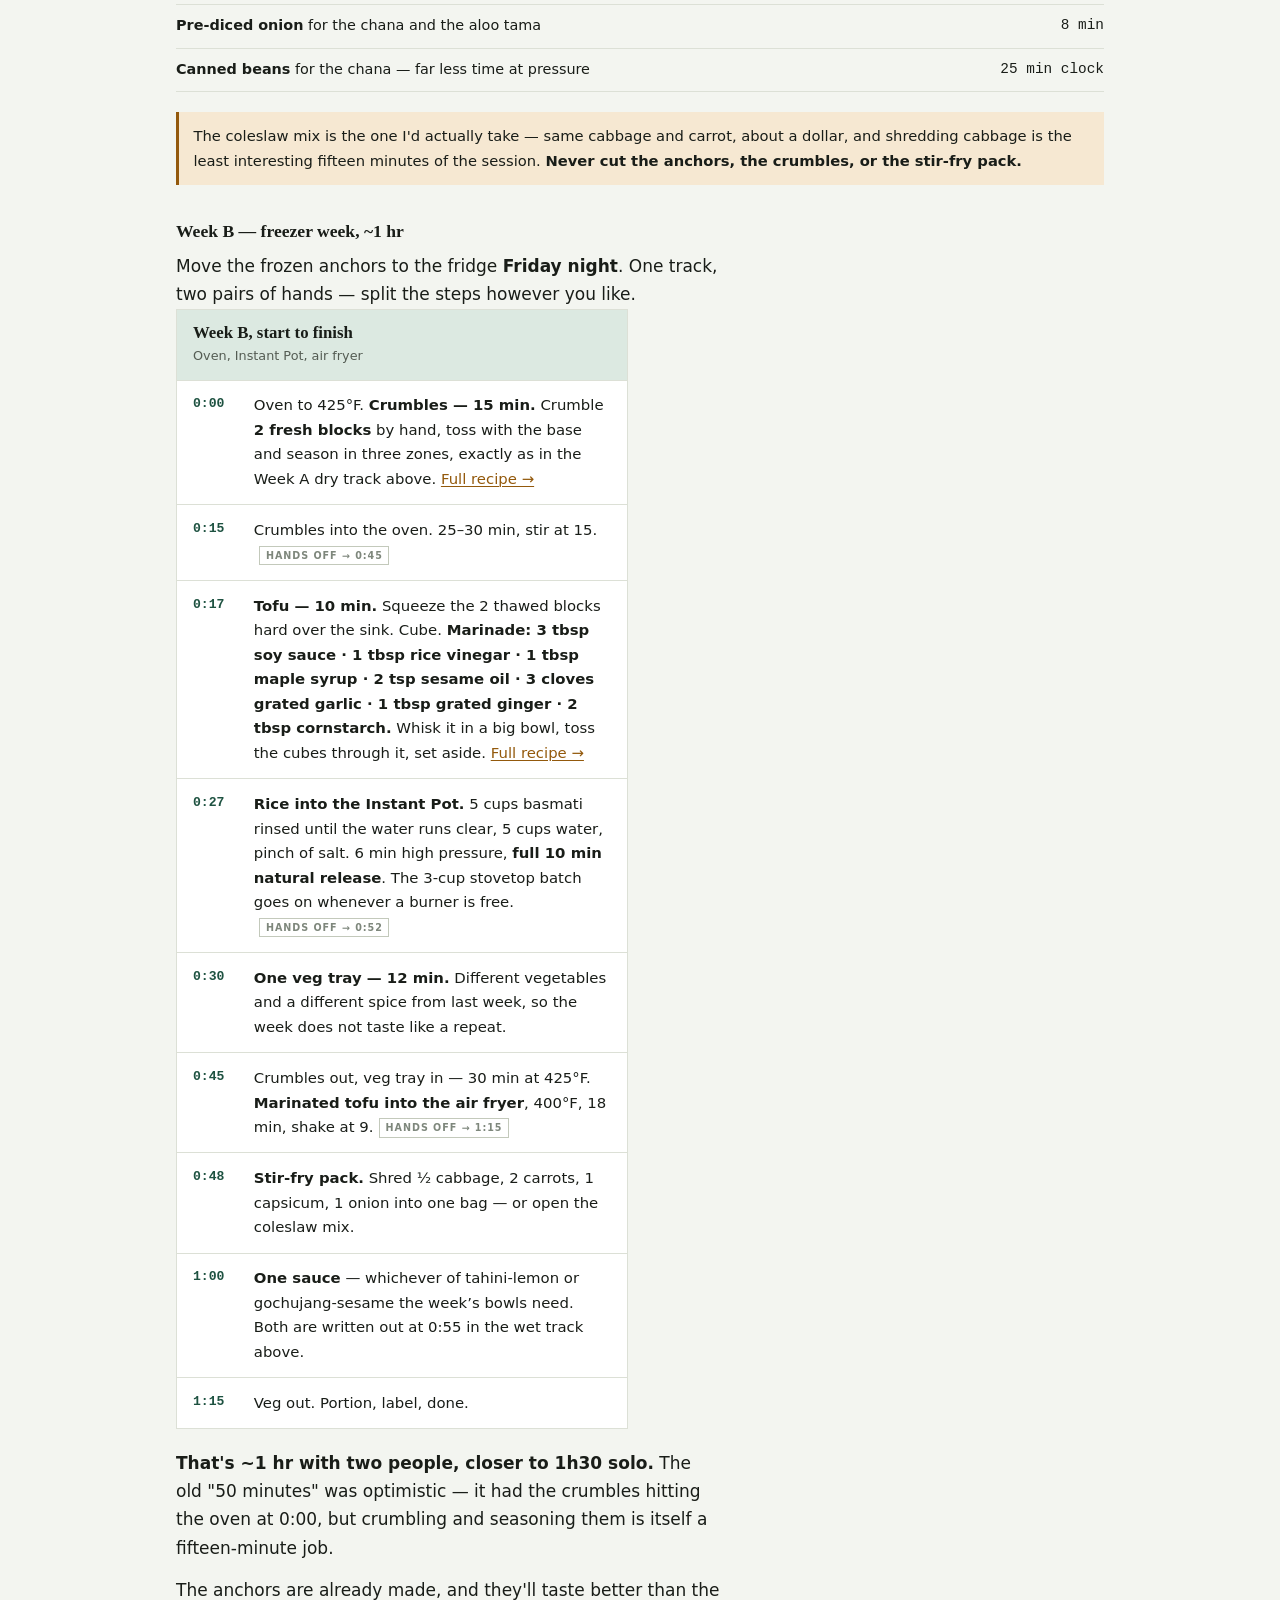
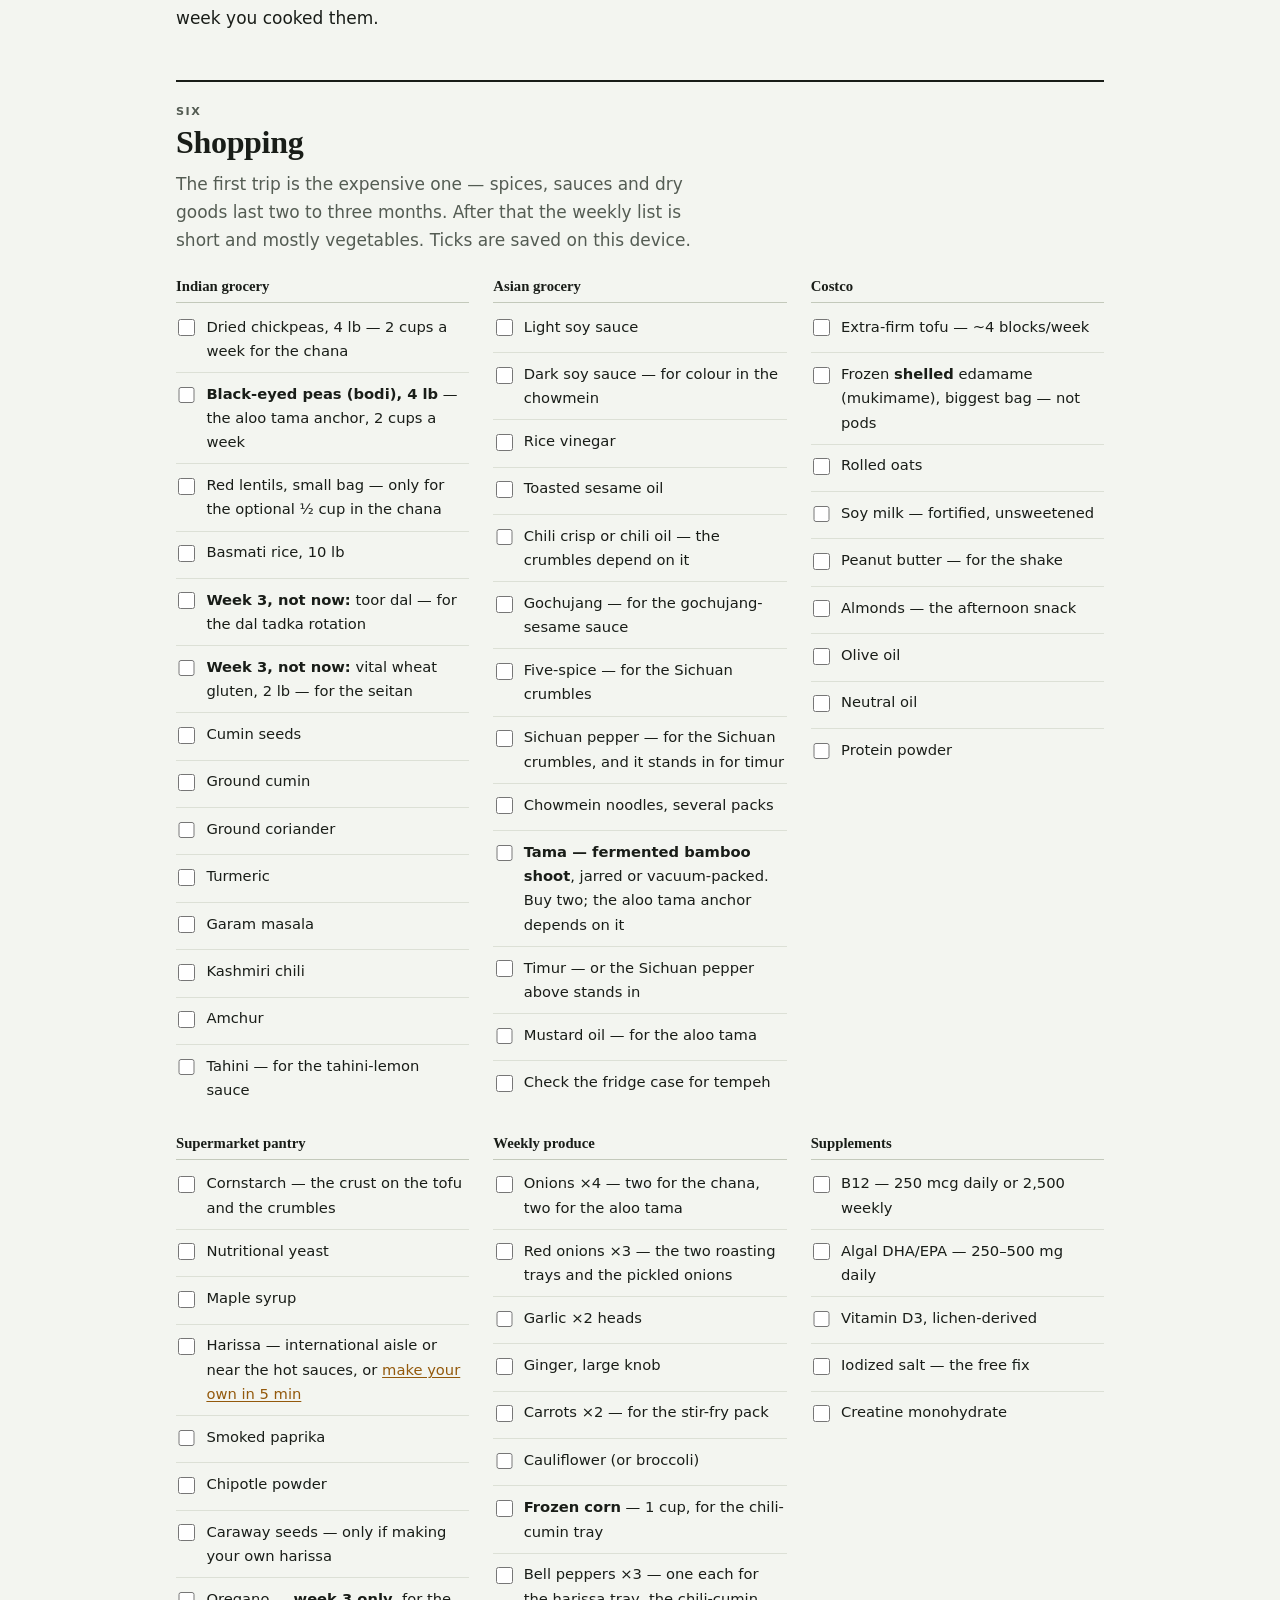
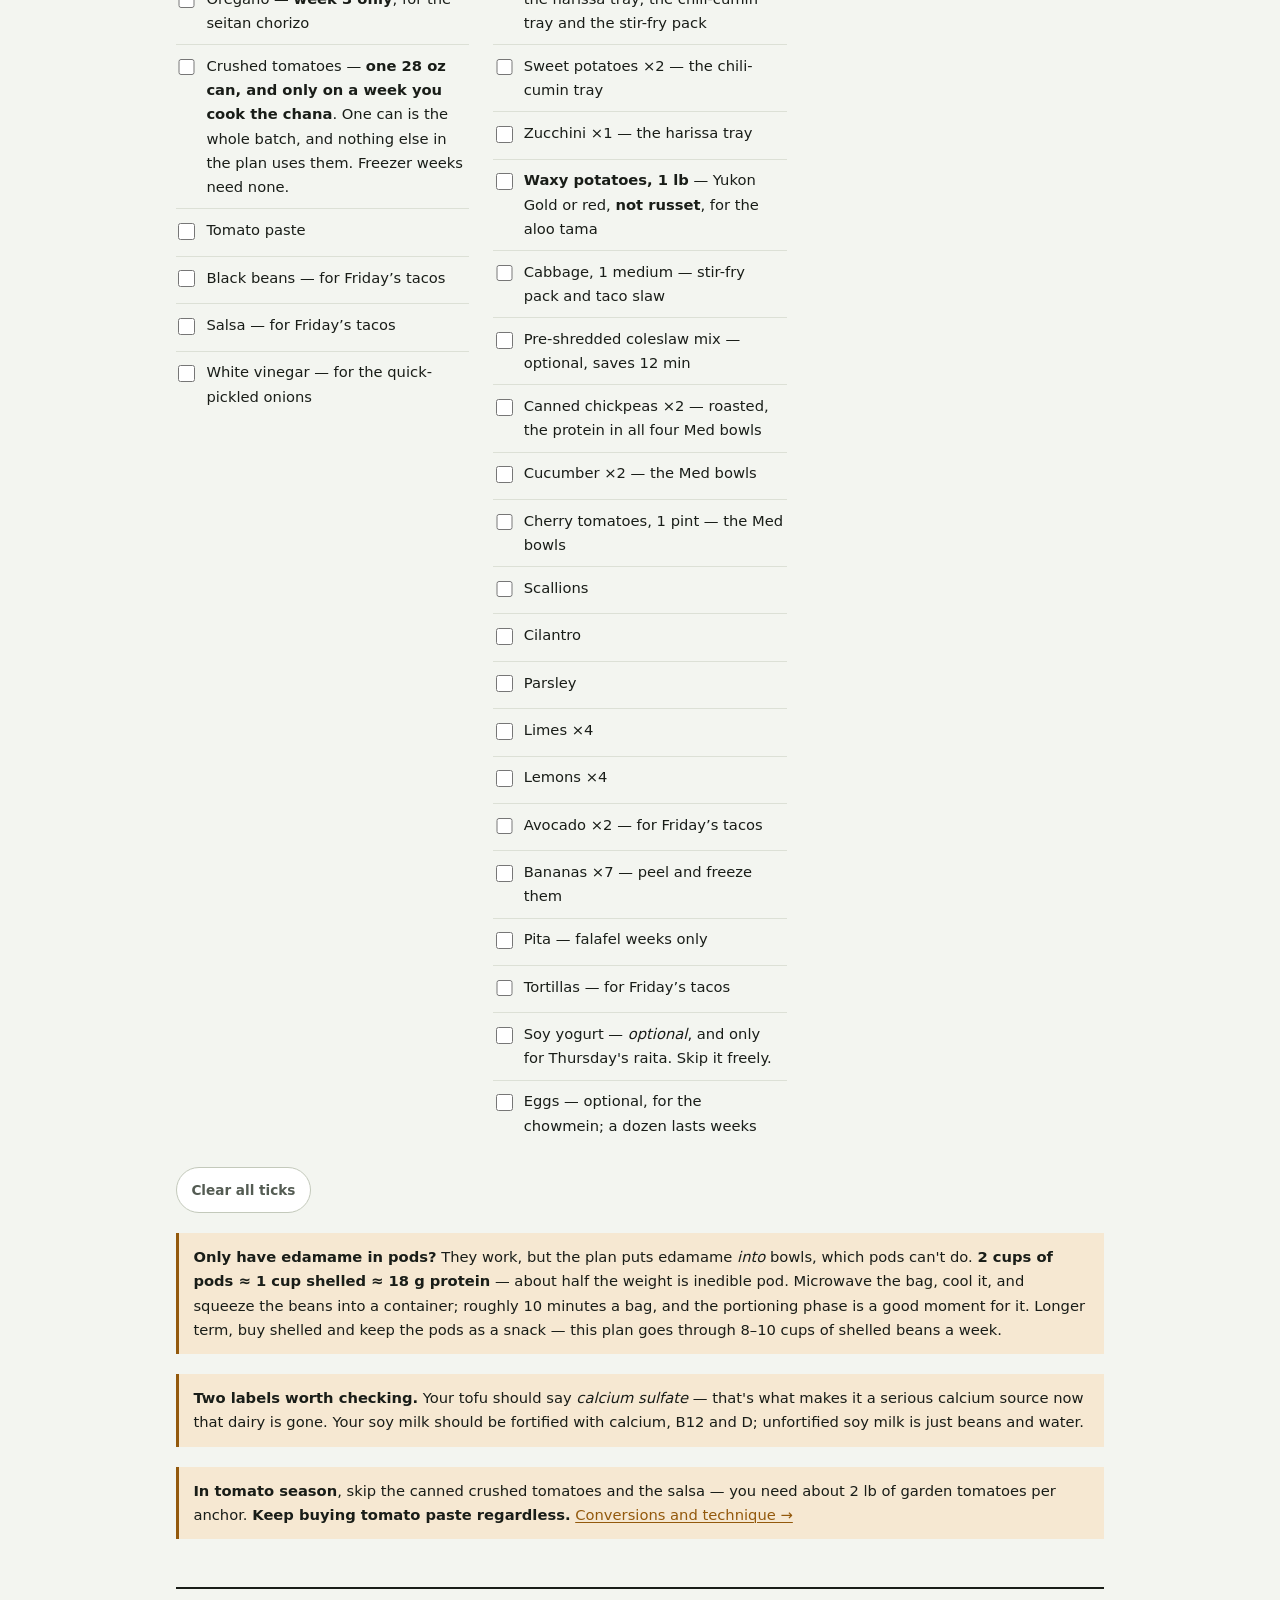
==== commit 5cc0abe2: "Portion counts for every crumble zone and veg tray, and the two trays are named apart" ====
--- a/index.html
+++ b/index.html
@@ -67,7 +67,7 @@
       <div class="day">
         <p class="eyebrow">Monday</p>
         <div class="meal"><b>Lunch</b><span data-anchor-slot="mon-lunch">Chana masala bowl</span></div>
-        <div class="meal"><b>Dinner</b><span><a href="recipes.html#dinner-mon-sticky-tofu">Sticky tofu, rice, roasted veg</a></span><span class="mins">15 min · 10 hands-on</span></div>
+        <div class="meal"><b>Dinner</b><span><a href="recipes.html#dinner-mon-sticky-tofu">Sticky tofu, rice, chili-cumin veg</a></span><span class="mins">15 min · 10 hands-on</span></div>
         <p class="cuisine">Chinese</p>
       </div>
       <div class="day">
@@ -135,19 +135,18 @@
           <tr><td><strong>Aloo tama bodi</strong></td><td>8 servings</td><td>4, flat</td><td><strong>2 → tub labelled "Tuesday dinner"</strong> · <strong>2 → Friday lunch</strong>, packed Wednesday night</td></tr>
           <tr><td><strong>Rice</strong></td><td>~19 cups</td><td>4 cups, flat</td><td>~11 cups across the ten lunch containers · ~4 cups held back for Monday and Thursday dinners</td></tr>
           <tr><td><strong>Crispy tofu</strong></td><td>2 blocks</td><td>—</td><td>Half → Monday dinner · half → the week's protein boosters</td></tr>
-          <tr><td><strong>Sichuan crumbles</strong></td><td>~2 cups</td><td>—</td><td>1 cup → Wednesday lunch (two pots) · 1 cup → Wednesday chowmein</td></tr>
-          <tr><td><strong>Cumin–garam crumbles</strong></td><td>~2 cups</td><td>—</td><td>1½ cups → Thursday sabzi · rest → Monday lunch topping and snacking</td></tr>
-          <tr><td><strong>Chili–lime crumbles</strong></td><td>~2 cups</td><td>—</td><td>All of it → Friday tacos</td></tr>
-          <tr><td><strong>Harissa tray</strong><br><span class="mins">cauliflower · red pepper · red onion · zucchini · chickpeas</span></td><td>1 tray</td><td>—</td><td>Split across the four Mediterranean lunches (Tue + Thu). <strong>The roasted chickpeas on this tray are the protein in those bowls</strong> &mdash; two cans, because that's four bowls across Tuesday and Thursday.</td></tr>
-          <tr><td><strong>Roasted chickpeas</strong></td><td>1 can</td><td>—</td><td>Split across the same four Mediterranean lunches</td></tr>
-          <tr><td><strong>Chili-cumin tray</strong><br><span class="mins">sweet potato · red onion · bell or poblano · corn</span></td><td>1 tray</td><td>—</td><td>Monday dinner · Wednesday lunch · Thursday sabzi</td></tr>
+          <tr><td><strong>Sichuan crumbles</strong></td><td>~2 cups</td><td>—</td><td><strong>3 portions.</strong> Two small pots for the Wednesday lunches (½ cup A, ¾ cup B) · the rest, about ¾ cup, in a tub labelled &ldquo;Wed chowmein&rdquo;</td></tr>
+          <tr><td><strong>Cumin–garam crumbles</strong></td><td>~2 cups</td><td>—</td><td><strong>2 portions.</strong> 1½ cups in a tub labelled &ldquo;Thu sabzi&rdquo; (that is both servings) · the rest, about ½ cup, scattered over the two Monday lunch containers, or eaten</td></tr>
+          <tr><td><strong>Chili–lime crumbles</strong></td><td>~2 cups</td><td>—</td><td><strong>1 portion.</strong> All of it in one tub labelled &ldquo;Fri tacos&rdquo; &mdash; both servings come out of it on the night</td></tr>
+          <tr><td><strong>Harissa veg</strong><br><span class="mins">the Med-bowl tray: cauliflower · red pepper · red onion · zucchini · 2 cans chickpeas</span></td><td>1 tray, ~7 cups veg + ~2½ cups chickpeas</td><td>—</td><td><strong>4 portions, and that is the whole tray: Tue lunch ×2, Thu lunch ×2.</strong> Each portion is 1 / 1½ cups veg and ½ / ¾ cup chickpeas. Two go straight into Tuesday&rsquo;s containers on Sunday; the other two into a tub labelled &ldquo;Thu lunch&rdquo;, packed Wednesday night. Nothing else in the week touches this tray.</td></tr>
+          <tr><td><strong>Chili-cumin veg</strong><br><span class="mins">the everything-else tray: sweet potato · red onion · bell or poblano · corn</span></td><td>1 tray, ~6&ndash;7 cups</td><td>—</td><td><strong>8 portions across 4 meals: Mon dinner ×2, Wed lunch ×2, Thu sabzi ×2, Fri lunch ×2.</strong> Split it four ways: 2 cups into the Wednesday lunch containers (1 cup each) · 1 cup into a tub labelled &ldquo;Fri lunch&rdquo; (½ cup each, packed Wednesday night) · the rest halved between tubs labelled &ldquo;Mon dinner&rdquo; and &ldquo;Thu sabzi&rdquo;.</td></tr>
           <tr><td><strong>Sauces</strong></td><td>2 jars</td><td>—</td><td>Tahini &rarr; Med bowls and falafel &middot; gochujang &rarr; Wednesday lunch. <strong>Every jar has a meal;</strong> nothing is made &ldquo;spare.&rdquo;</td></tr>
         </tbody>
       </table>
     </div>
 
     <div class="note">
-      <p><strong>Two roasting trays, kept apart.</strong> Same oven, same 30 minutes — the seasoning is the only difference, and it is the whole point. Harissa goes Mediterranean under tahini; chili-cumin goes warm and smoky alongside tofu and tacos. Store them in separate containers, or you get one flavour of roasted veg for five days.</p>
+      <p><strong>Two roasting trays, and they are not interchangeable.</strong> Same oven, same 30 minutes, but they have different jobs. <strong>Harissa veg has exactly one:</strong> the four Mediterranean lunch bowls, Tuesday and Thursday, both of you. It looks like a lot on the tray because it is four whole lunches. <strong>Chili-cumin veg is every other &ldquo;roasted veg&rdquo; in the week</strong> &mdash; Monday dinner, Wednesday lunch, Thursday sabzi, Friday lunch. Store the two in separate, labelled containers, or you get one flavour of roasted veg for five days.</p>
       <p><strong>Dinners don't get packed.</strong> You're eating them at home, so they just get held back in a labelled tub. Only the ten lunch containers get assembled.</p>
     </div>
   </section>
@@ -165,9 +164,9 @@
         <tbody>
           <tr><td><a href="recipes.html#lunch-mon-chana-bowl">Mon</a></td><td data-anchor-slot="mon-row">Chana masala 1½ / 2 cups · rice 1 / 1½ cups · edamame ½ / 1 cup · cilantro</td><td>Lemon wedge</td></tr>
           <tr><td><a href="recipes.html#lunch-mediterranean-bowl">Tue</a></td><td>Rice 1 / 1½ cups · harissa veg 1 / 1½ cups · roasted chickpeas ½ / ¾ cup · cucumber · tomato · pickled onion · parsley · <strong>B adds ½ cup edamame</strong></td><td><strong>Tahini-lemon</strong> 2 / 3 tbsp</td></tr>
-          <tr><td><a href="recipes.html#lunch-wed-sichuan-crumble-bowl">Wed</a></td><td>Rice 1 / 1½ cups · roasted veg 1 cup · edamame ½ / 1 cup · cucumber</td><td><strong>Sichuan crumbles</strong> ½ / ¾ cup · gochujang-sesame 2 / 3 tbsp</td></tr>
+          <tr><td><a href="recipes.html#lunch-wed-sichuan-crumble-bowl">Wed</a></td><td>Rice 1 / 1½ cups · chili-cumin veg 1 cup · edamame ½ / 1 cup · cucumber</td><td><strong>Sichuan crumbles</strong> ½ / ¾ cup · gochujang-sesame 2 / 3 tbsp</td></tr>
           <tr><td><a href="recipes.html#lunch-mediterranean-bowl">Thu</a></td><td>Same as Tuesday, packed Wednesday night</td><td><strong>Tahini-lemon</strong> 2 / 3 tbsp</td></tr>
-          <tr><td><a href="recipes.html#lunch-fri-aloo-tama-bowl">Fri</a></td><td>Aloo tama 1½ / 2 cups · rice 1 / 1½ cups · roasted veg ½ cup · edamame ½ / 1 cup</td><td>Lemon wedge</td></tr>
+          <tr><td><a href="recipes.html#lunch-fri-aloo-tama-bowl">Fri</a></td><td>Aloo tama 1½ / 2 cups · rice 1 / 1½ cups · chili-cumin veg ½ cup · edamame ½ / 1 cup</td><td>Lemon wedge</td></tr>
         </tbody>
       </table>
     </div>
@@ -190,9 +189,9 @@
       <table>
         <thead><tr><th>Zone</th><th>Spiced with</th><th>Goes to</th></tr></thead>
         <tbody>
-          <tr><td><strong>Sichuan</strong></td><td>Five-spice, Sichuan pepper, chili crisp</td><td>Wed lunch ×2 · Wed chowmein</td></tr>
-          <tr><td><strong>Cumin–garam masala</strong></td><td>Cumin, coriander, garam masala, turmeric</td><td>Thu sabzi ×2 · Mon lunch</td></tr>
-          <tr><td><strong>Chili–lime</strong></td><td>Smoked paprika, cumin, chipotle, lime</td><td>Fri tacos ×2 &mdash; <strong>skip on falafel weeks</strong></td></tr>
+          <tr><td><strong>Sichuan</strong></td><td>Five-spice, Sichuan pepper, chili crisp</td><td><strong>3 portions</strong> &mdash; Wed lunch pots ×2 (½ cup A, ¾ cup B) · Wed chowmein, the rest (~¾ cup)</td></tr>
+          <tr><td><strong>Cumin–garam masala</strong></td><td>Cumin, coriander, garam masala, turmeric</td><td><strong>2 portions</strong> &mdash; one tub of 1½ cups for Thu sabzi (both servings) · the rest (~½ cup) over the Mon lunch containers</td></tr>
+          <tr><td><strong>Chili–lime</strong></td><td>Smoked paprika, cumin, chipotle, lime</td><td><strong>1 portion</strong> &mdash; one tub, all of it, for Fri tacos (both servings) &mdash; <strong>skip on falafel weeks</strong></td></tr>
         </tbody>
       </table>
     </div>
@@ -216,7 +215,7 @@
           <tr><td><a href="recipes.html#dinner-mon-sticky-tofu"><strong>Mon</strong></a></td><td>Crispy tofu · rice · chili-cumin veg</td><td>Air-fry the tofu 5 min, make the glaze, toss off the heat</td><td>15 · 10</td></tr>
           <tr><td><a href="recipes.html#dinner-tue-aloo-tama"><strong>Tue</strong></a></td><td><strong>Aloo tama tub — 2 servings</strong></td><td>Reheat curry and rice; crispy tofu through the air fryer</td><td>10 · 4</td></tr>
           <tr><td><a href="recipes.html#dinner-wed-chowmein"><strong>Wed</strong></a></td><td>Stir-fry pack · Sichuan crumbles · edamame</td><td>Noodles, hard-heat stir-fry, eggs, sauce</td><td>18 · 14</td></tr>
-          <tr><td><a href="recipes.html#dinner-thu-chana-jeera-rice"><strong>Thu</strong></a></td><td><strong><span data-anchor-slot="name">Chana masala</span> tub — 2 servings</strong> · rice · cumin–garam crumbles · roasted veg</td><td>Jeera rice in one pan, sabzi in another, <span data-anchor-slot="short">chana</span> in the microwave</td><td>15 · 12</td></tr>
+          <tr><td><a href="recipes.html#dinner-thu-chana-jeera-rice"><strong>Thu</strong></a></td><td><strong><span data-anchor-slot="name">Chana masala</span> tub — 2 servings</strong> · rice · cumin–garam crumbles · chili-cumin veg</td><td>Jeera rice in one pan, sabzi in another, <span data-anchor-slot="short">chana</span> in the microwave</td><td>15 · 12</td></tr>
           <tr><td><a href="recipes.html#dinner-fri-tacos"><strong>Fri</strong></a></td><td>Chili-lime crumbles · pickled onions</td><td>Beans, slaw, blistered tortillas — or <a href="recipes.html#dinner-fri-falafel-night">falafel from the freezer</a></td><td>18 · 15</td></tr>
         </tbody>
       </table>
@@ -321,7 +320,7 @@
           <li><span class="clock">0:15</span><span>Spread on <strong>one pan in three zones</strong> &mdash; <strong>two on falafel weeks</strong> &mdash; seasoned separately. <strong>Sichuan</strong> &mdash; &frac12; tsp five-spice, &frac12; tsp Sichuan pepper, extra chili crisp. <strong>Cumin&ndash;garam masala</strong> &mdash; 1 tsp cumin, 1 tsp coriander, &frac12; tsp garam masala, &frac12; tsp turmeric, &frac12; tsp kashmiri chili. <strong>Chili&ndash;lime</strong> &mdash; 1 tsp smoked paprika, 1 tsp cumin, &frac12; tsp chipotle, zest of 1 lime.</span></li>
           <li><span class="clock">0:20</span><span>Crumbles into the oven. 25&ndash;30 min, stir at 15.<span class="hands-off">hands off &rarr; 0:50</span></span></li>
           <li><span class="clock">0:22</span><span><strong>Tofu &mdash; 10 min.</strong> Squeeze the 2 thawed blocks hard over the sink. Cube. <strong>Marinade: 3 tbsp soy sauce &middot; 1 tbsp rice vinegar &middot; 1 tbsp maple syrup &middot; 2 tsp sesame oil &middot; 3 cloves grated garlic &middot; 1 tbsp grated ginger &middot; 2 tbsp cornstarch.</strong> Toss the cubes through it, set aside.</span></li>
-          <li><span class="clock">0:32</span><span><strong>Two veg trays &mdash; 22 min, washing included.</strong> The longest job in the session. Cut everything the same size; that matters more than what you cut.<br><br><strong>Harissa tray</strong> &mdash; 1 head cauliflower &middot; 1 red pepper &middot; 1 red onion &middot; 1 zucchini &middot; <strong>2 cans chickpeas, drained and patted dry</strong>. Toss with 2 tbsp harissa, 2 tbsp olive oil, salt. <em>Give them room &mdash; crowded chickpeas steam instead of crisping. Tip the second can onto the chili-cumin tray if the harissa one is full.</em><br><br><strong>Chili-cumin tray</strong> &mdash; 2 sweet potatoes &middot; 1 red onion &middot; 1 bell or poblano pepper &middot; 1 cup corn. Toss with 2 tsp cumin, 2 tsp chili powder, 1 tsp smoked paprika, oil, salt.</span></li>
+          <li><span class="clock">0:32</span><span><strong>Two veg trays &mdash; 22 min, washing included.</strong> The longest job in the session. Cut everything the same size; that matters more than what you cut.<br><br><strong>Harissa tray &mdash; feeds only the four Mediterranean lunches</strong> &mdash; 1 head cauliflower &middot; 1 red pepper &middot; 1 red onion &middot; 1 zucchini &middot; <strong>2 cans chickpeas, drained and patted dry</strong>. Toss with 2 tbsp harissa, 2 tbsp olive oil, salt. <em>Give them room &mdash; crowded chickpeas steam instead of crisping. Tip the second can onto the chili-cumin tray if the harissa one is full.</em><br><br><strong>Chili-cumin tray &mdash; every other roasted-veg portion in the week</strong> &mdash; 2 sweet potatoes &middot; 1 red onion &middot; 1 bell or poblano pepper &middot; 1 cup corn. Toss with 2 tsp cumin, 2 tsp chili powder, 1 tsp smoked paprika, oil, salt.</span></li>
           <li><span class="clock">0:50</span><span>Crumbles out of the oven.</span></li>
           <li><span class="clock">0:54</span><span>Both veg trays in. 30 min at 425&deg;F.<span class="hands-off">hands off &rarr; 1:24</span></span></li>
           <li><span class="clock">0:56</span><span>Marinated tofu into the air fryer. 400&deg;F, 18 min, shake at 9.<span class="hands-off">hands off &rarr; 1:14</span></span></li>
@@ -341,7 +340,7 @@
         <li><strong>Freeze half of both anchors</strong> in bags laid <em>flat</em>. They stack, and flat bags thaw in an hour instead of a day.</li>
         <li><strong>Rice: half fridge, half frozen flat.</strong> Frozen rice microwaves better than four-day-old fridge rice, and it skips the food-safety question entirely.</li>
         <li><strong>Pack Monday to Wednesday's lunches now.</strong> Thursday and Friday get packed Wednesday night.</li>
-        <li><strong>Crumbles get their own container</strong>, zones kept apart.</li>
+        <li><strong>Crumbles and both veg trays get split now, by the portion counts in &ldquo;Where every batch goes&rdquo;</strong> &mdash; not left as one tub each. Sichuan into 3 (two lunch pots, one chowmein tub), cumin&ndash;garam into 2, chili&ndash;lime stays as 1. Harissa veg into 4 lunch portions, chili-cumin veg into 4 tubs. Zones and trays kept apart.</li>
         <li><strong>Label with the date.</strong> You will not remember.</li>
       </ul>
     </div>
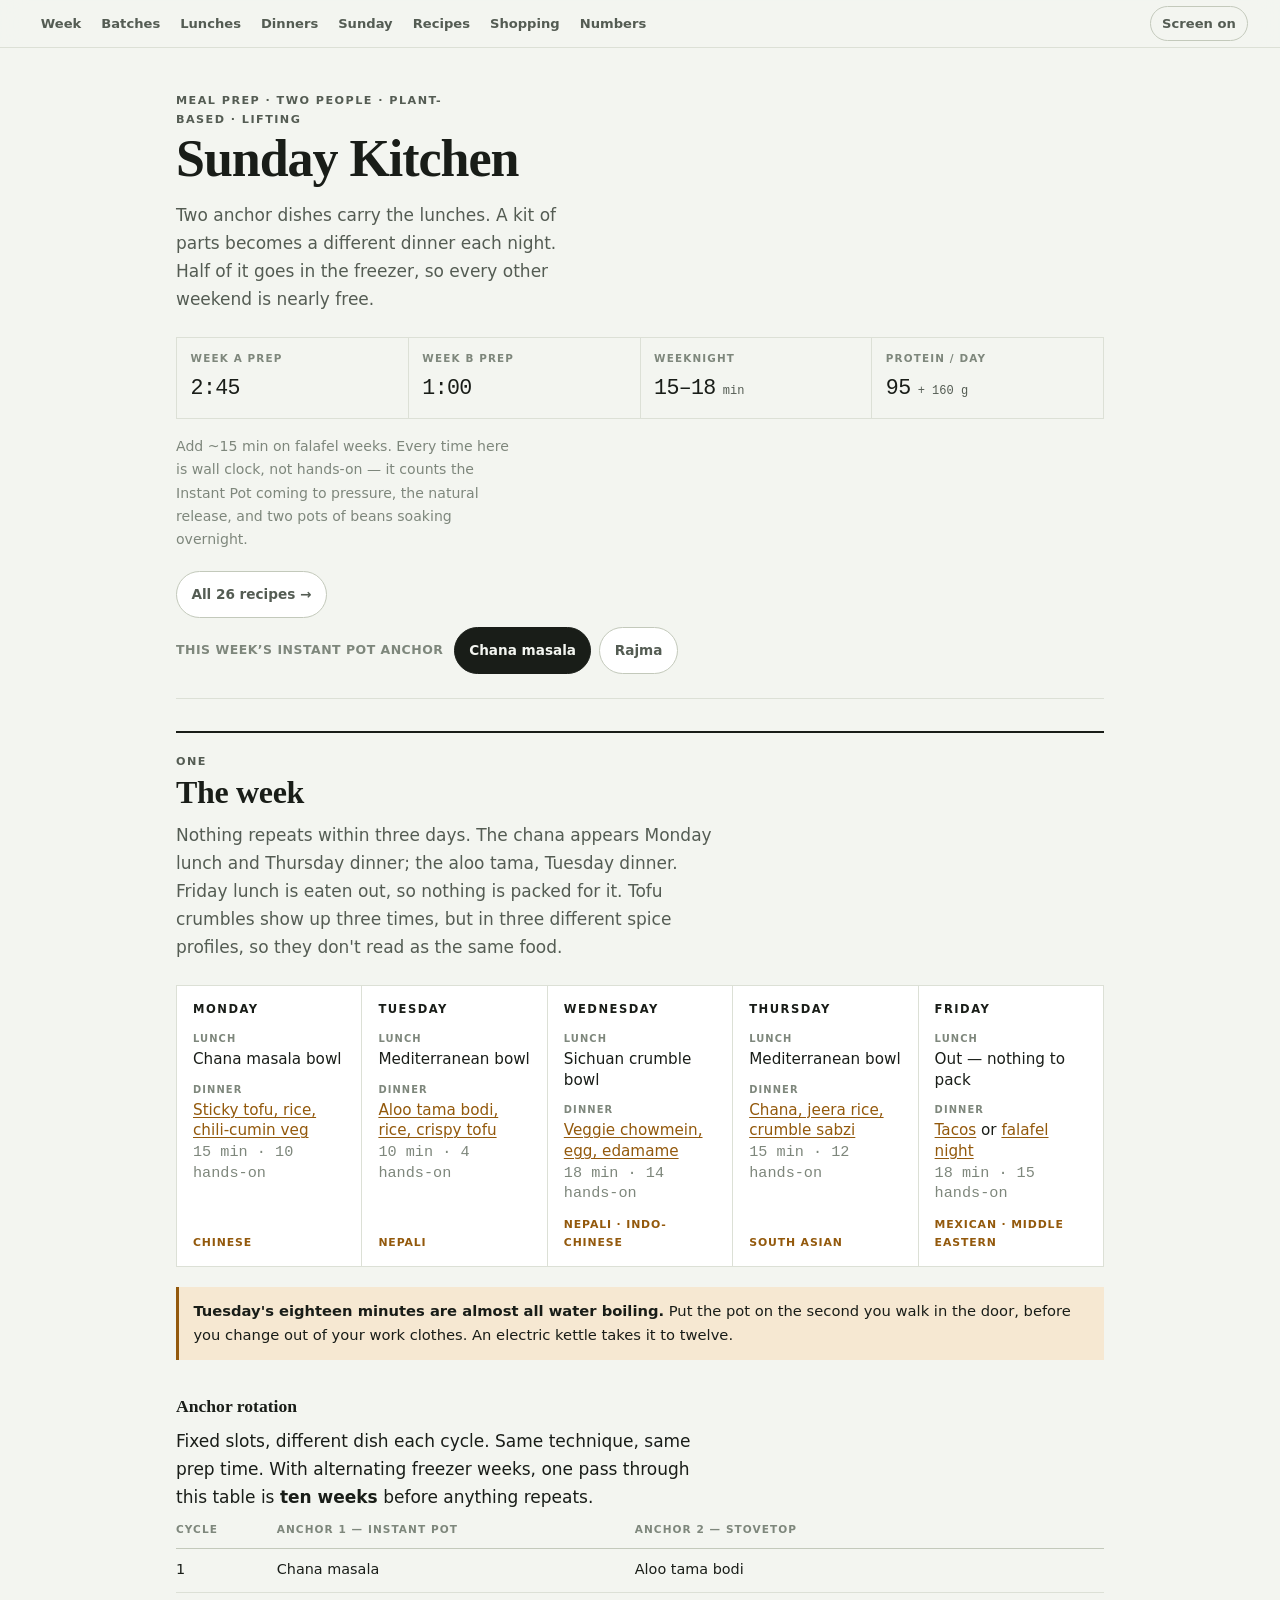
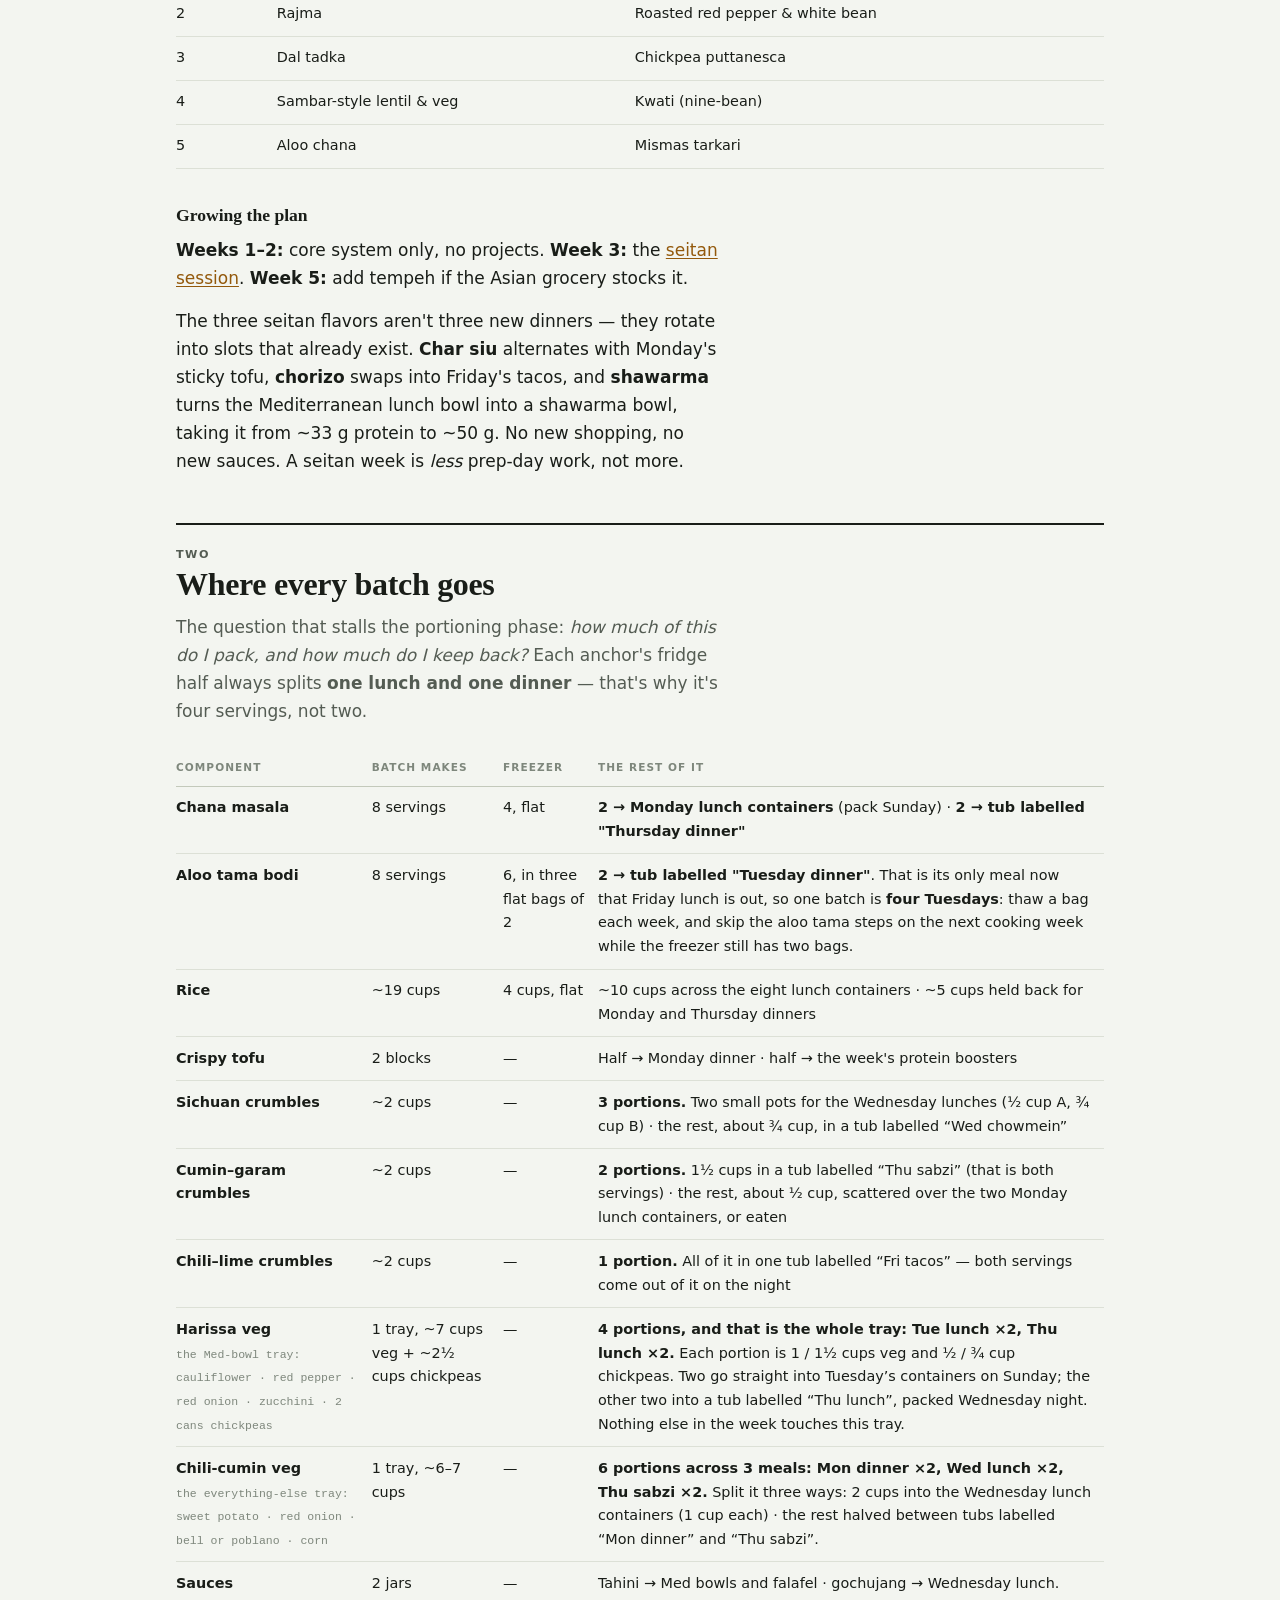
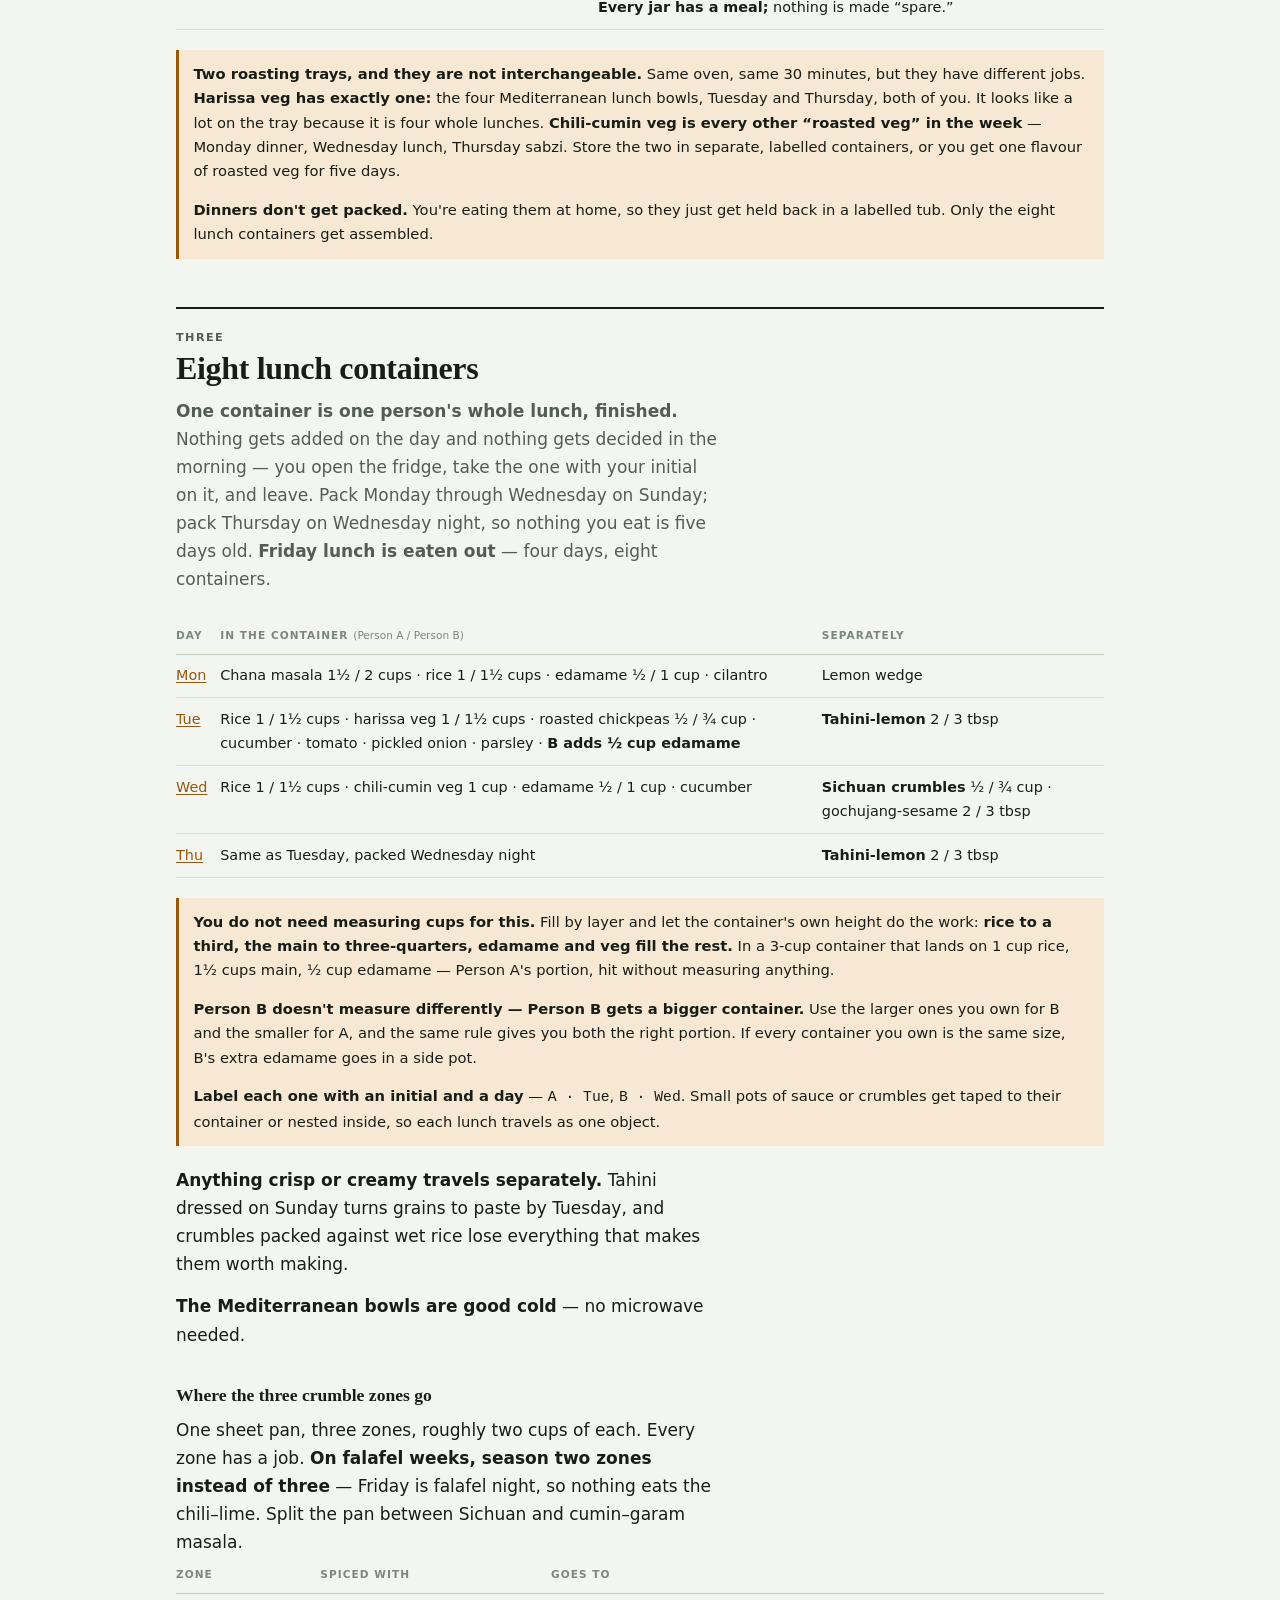
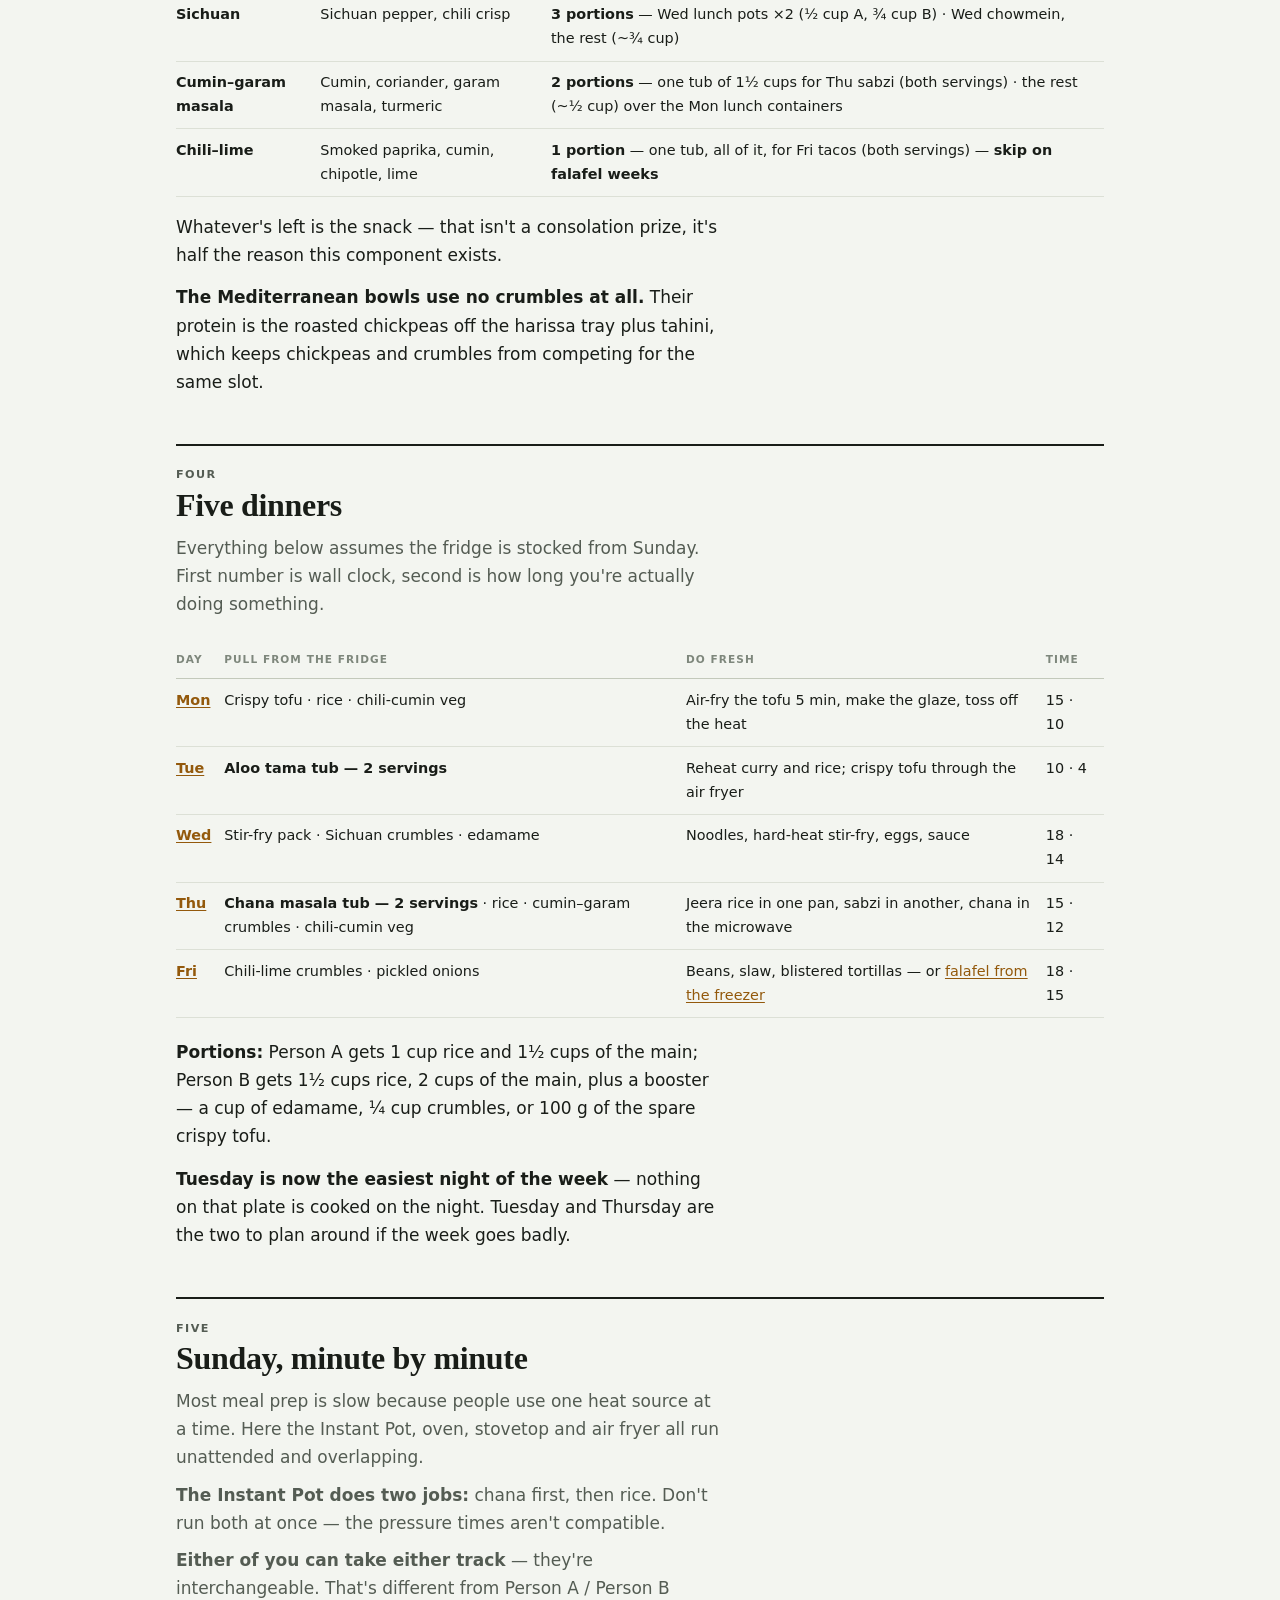
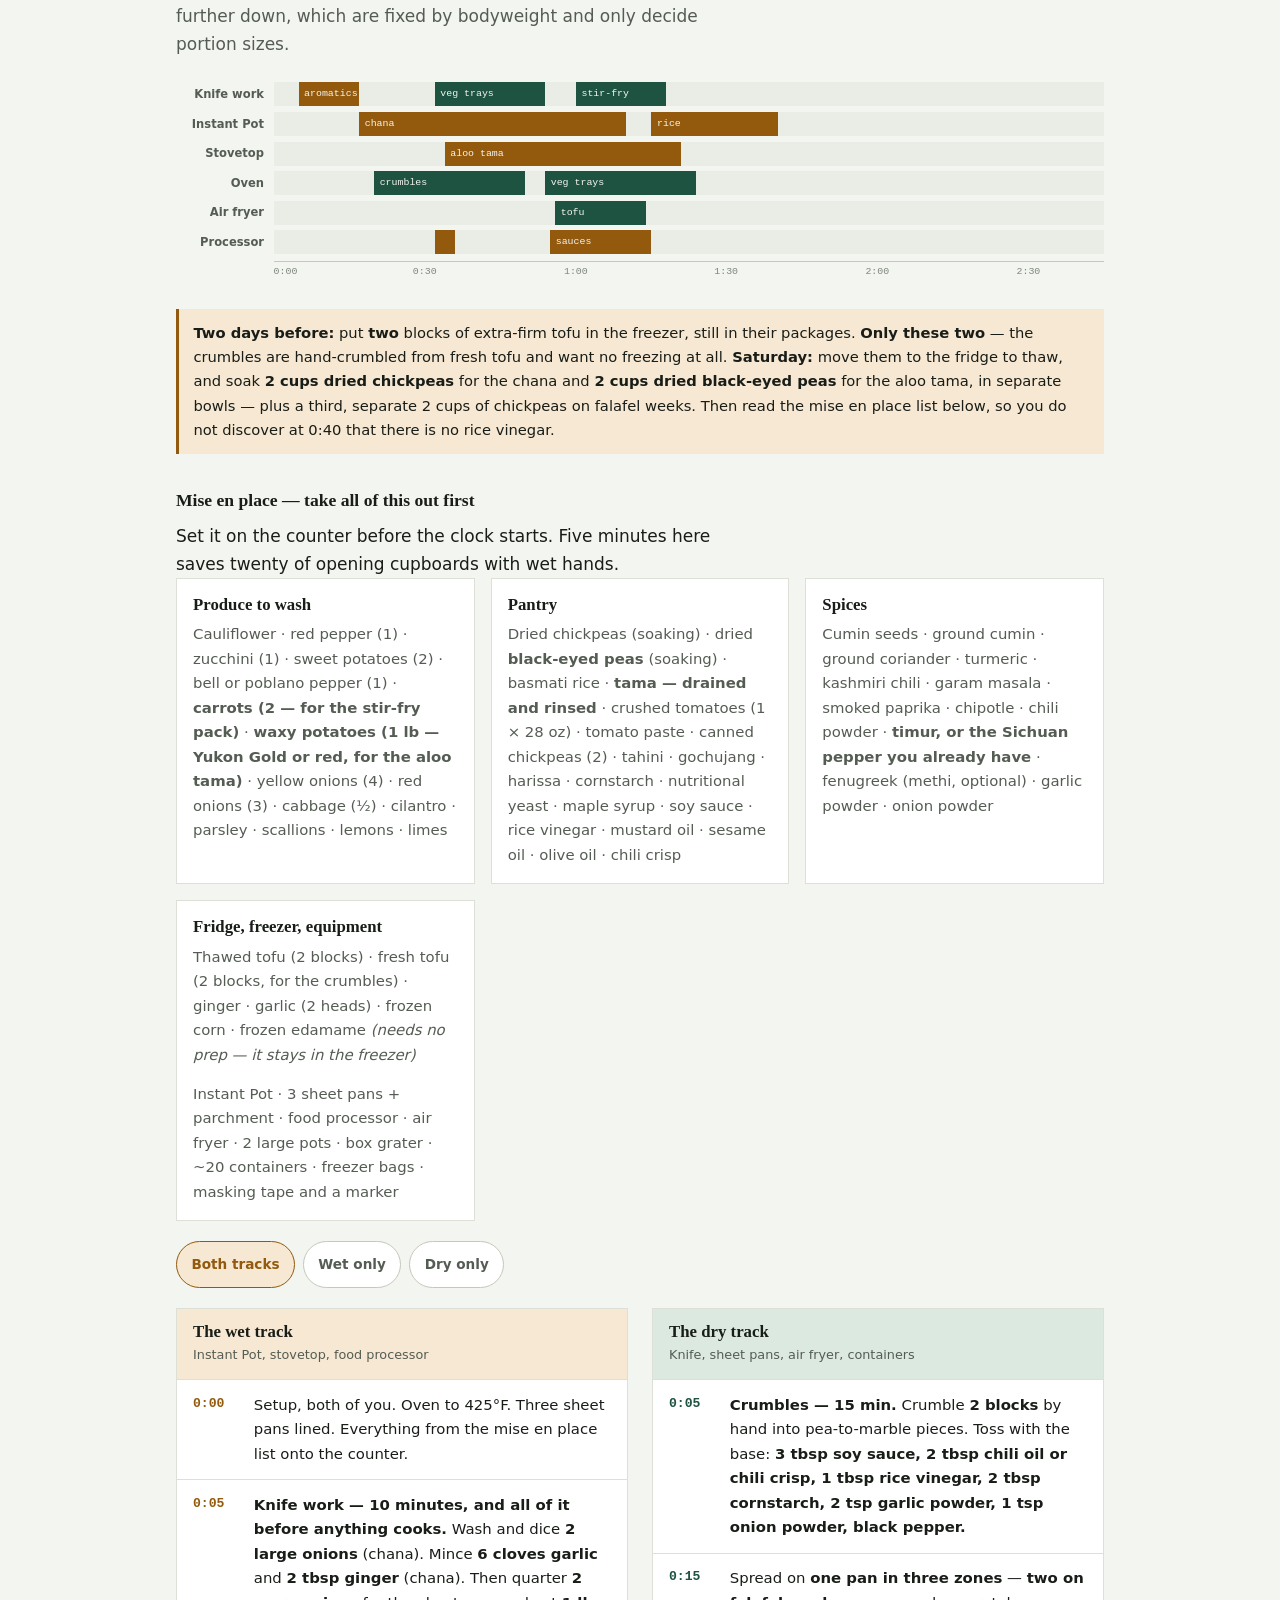
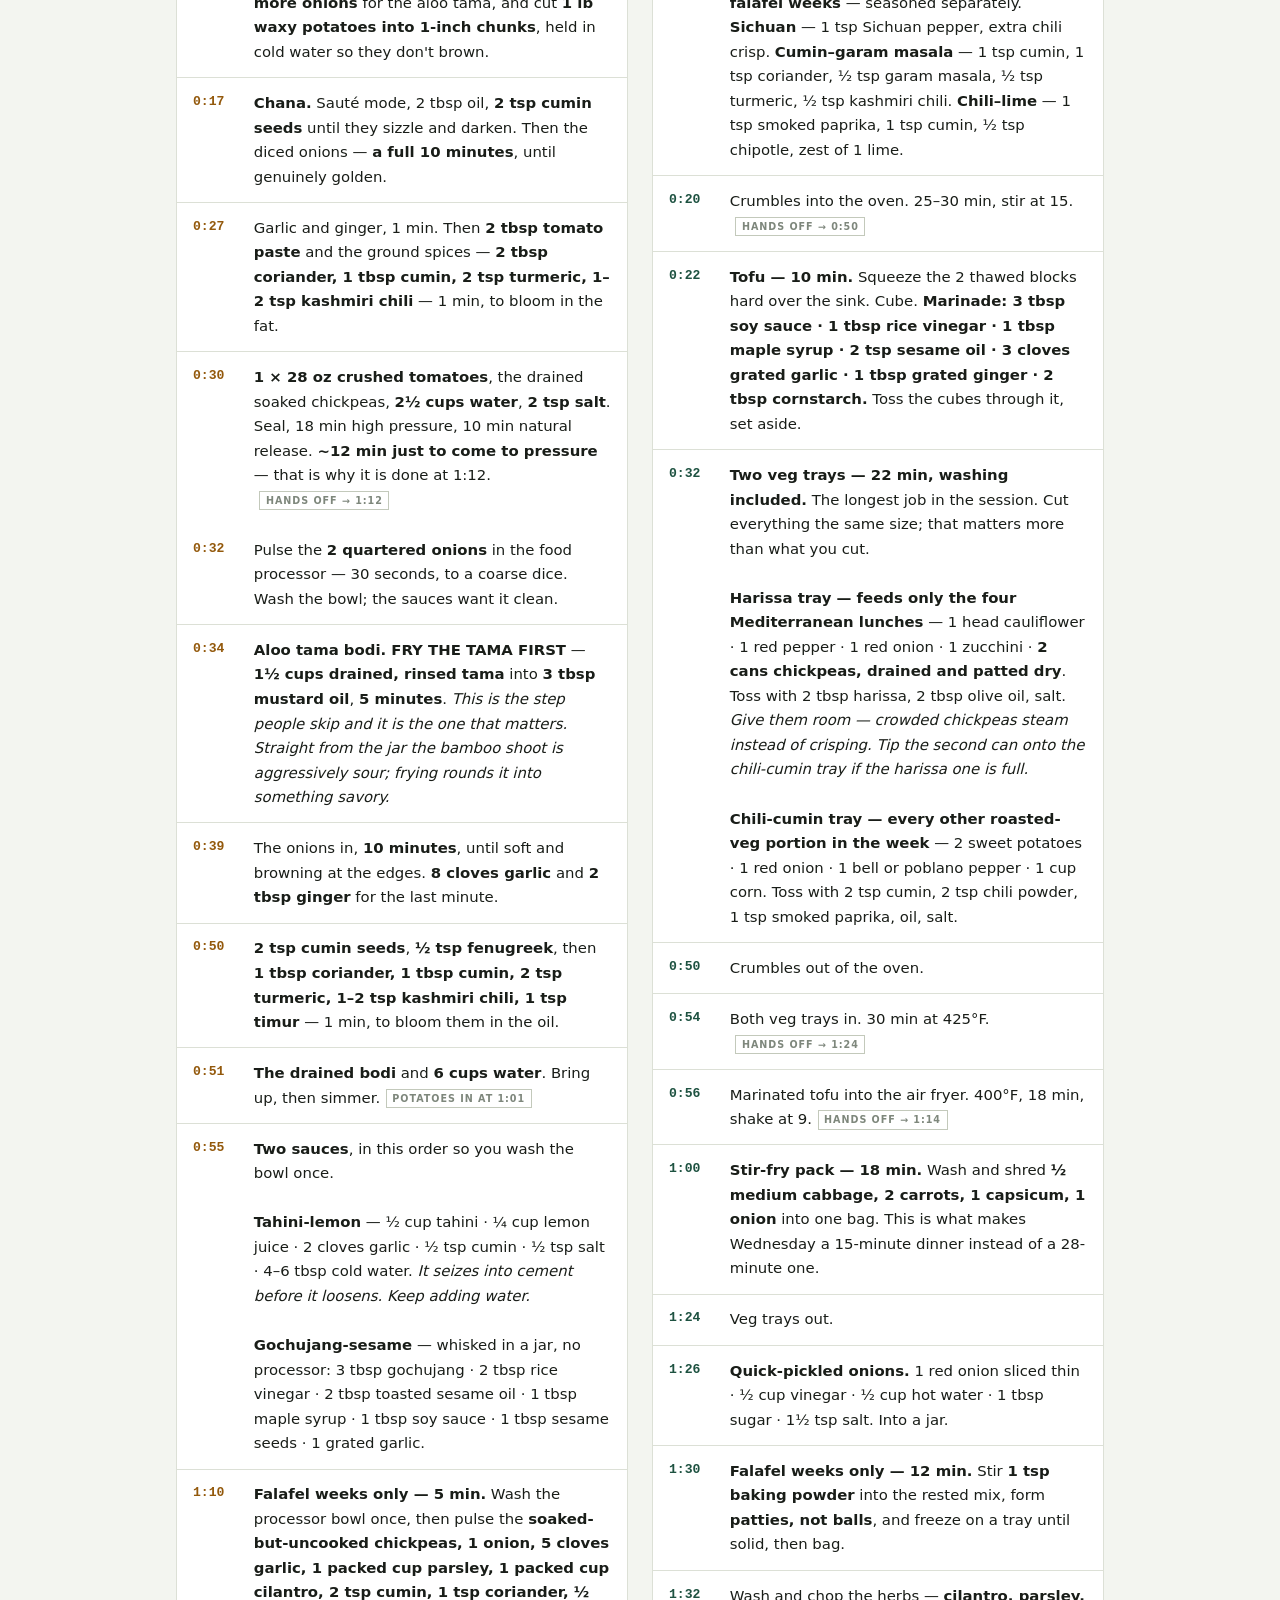
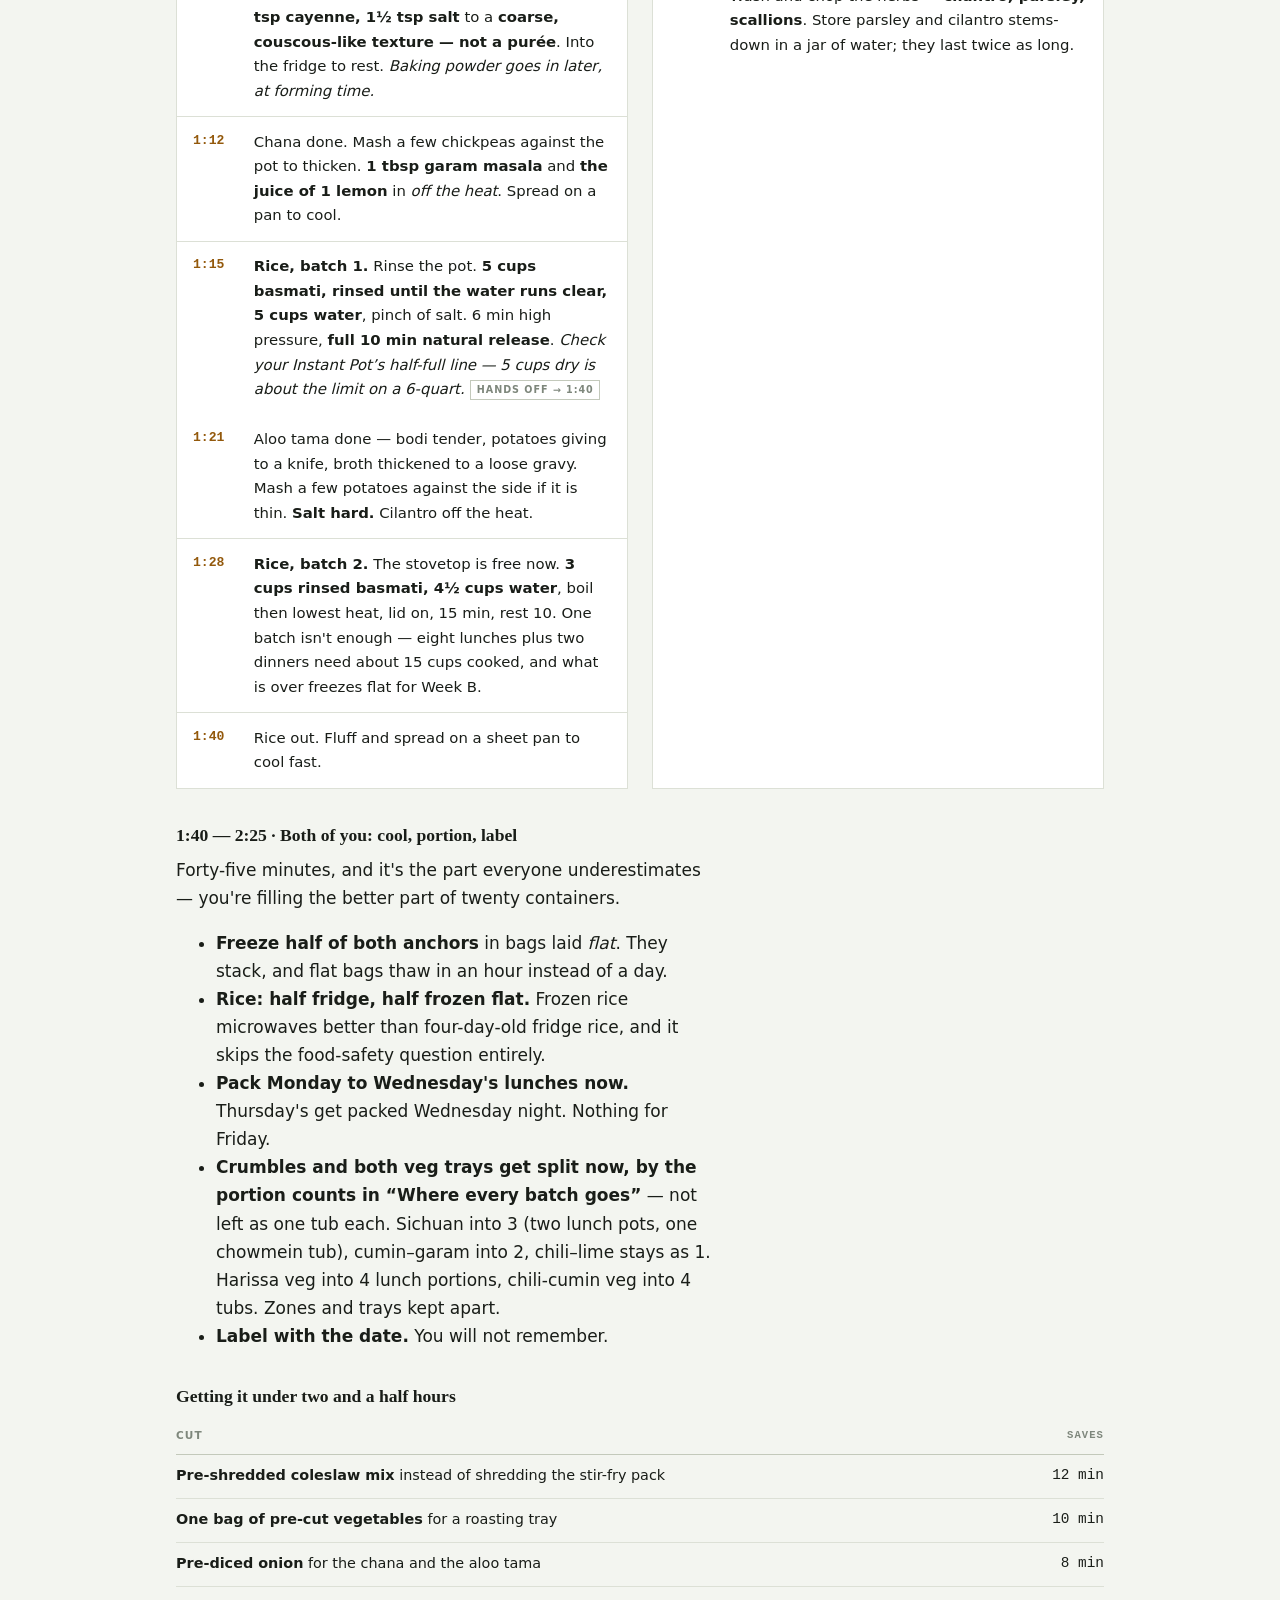
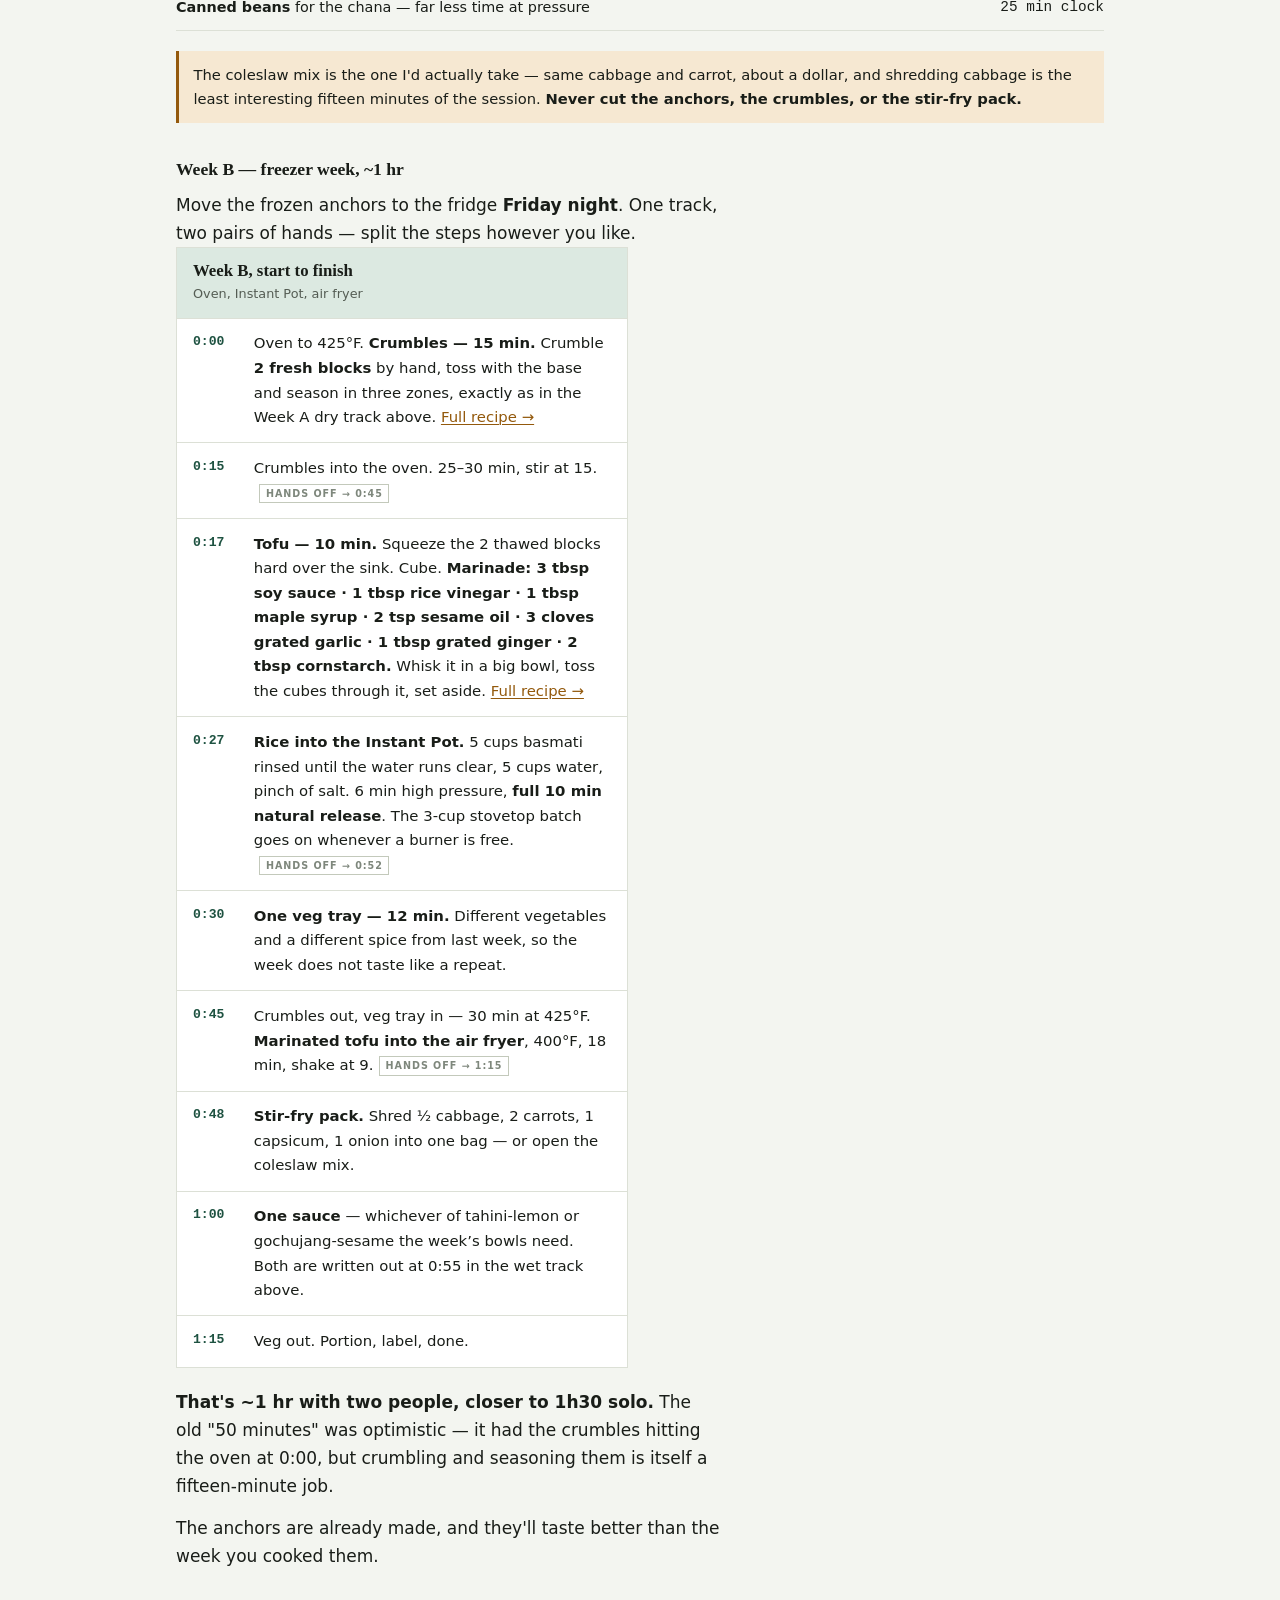
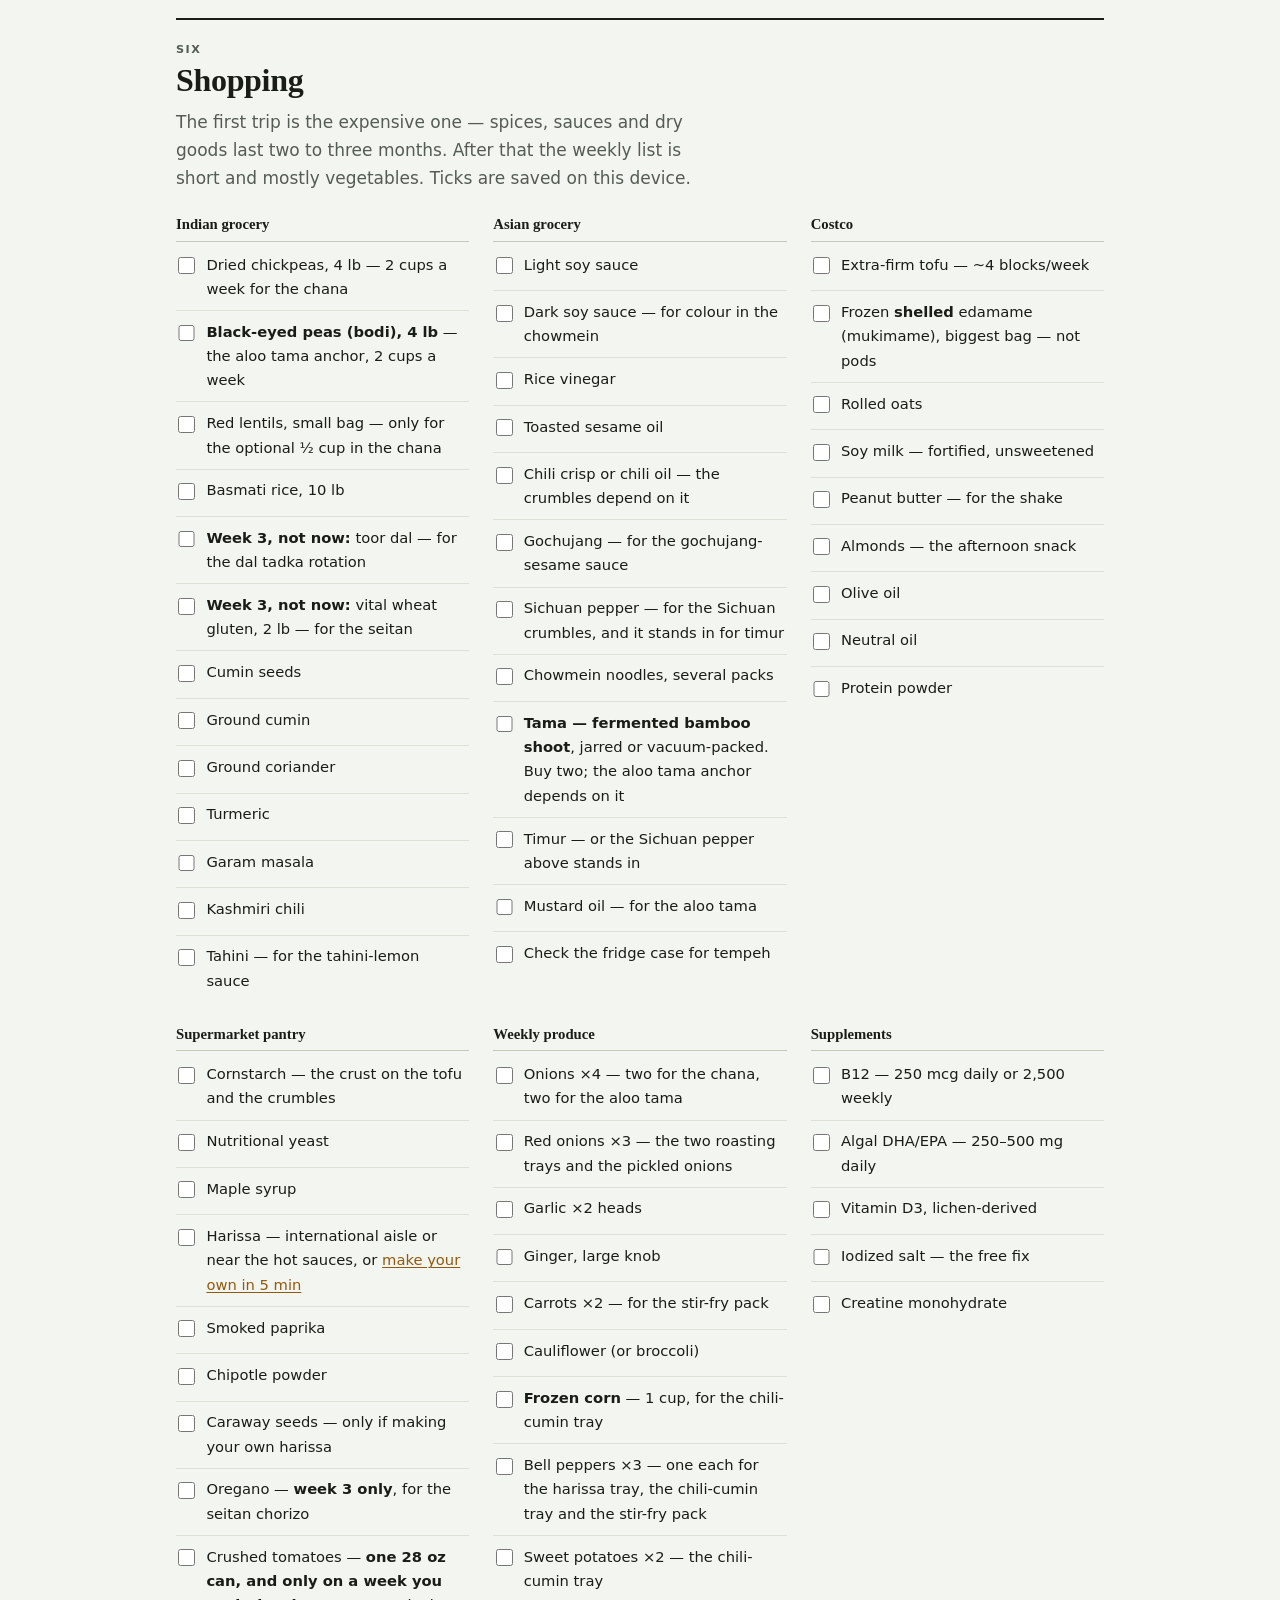
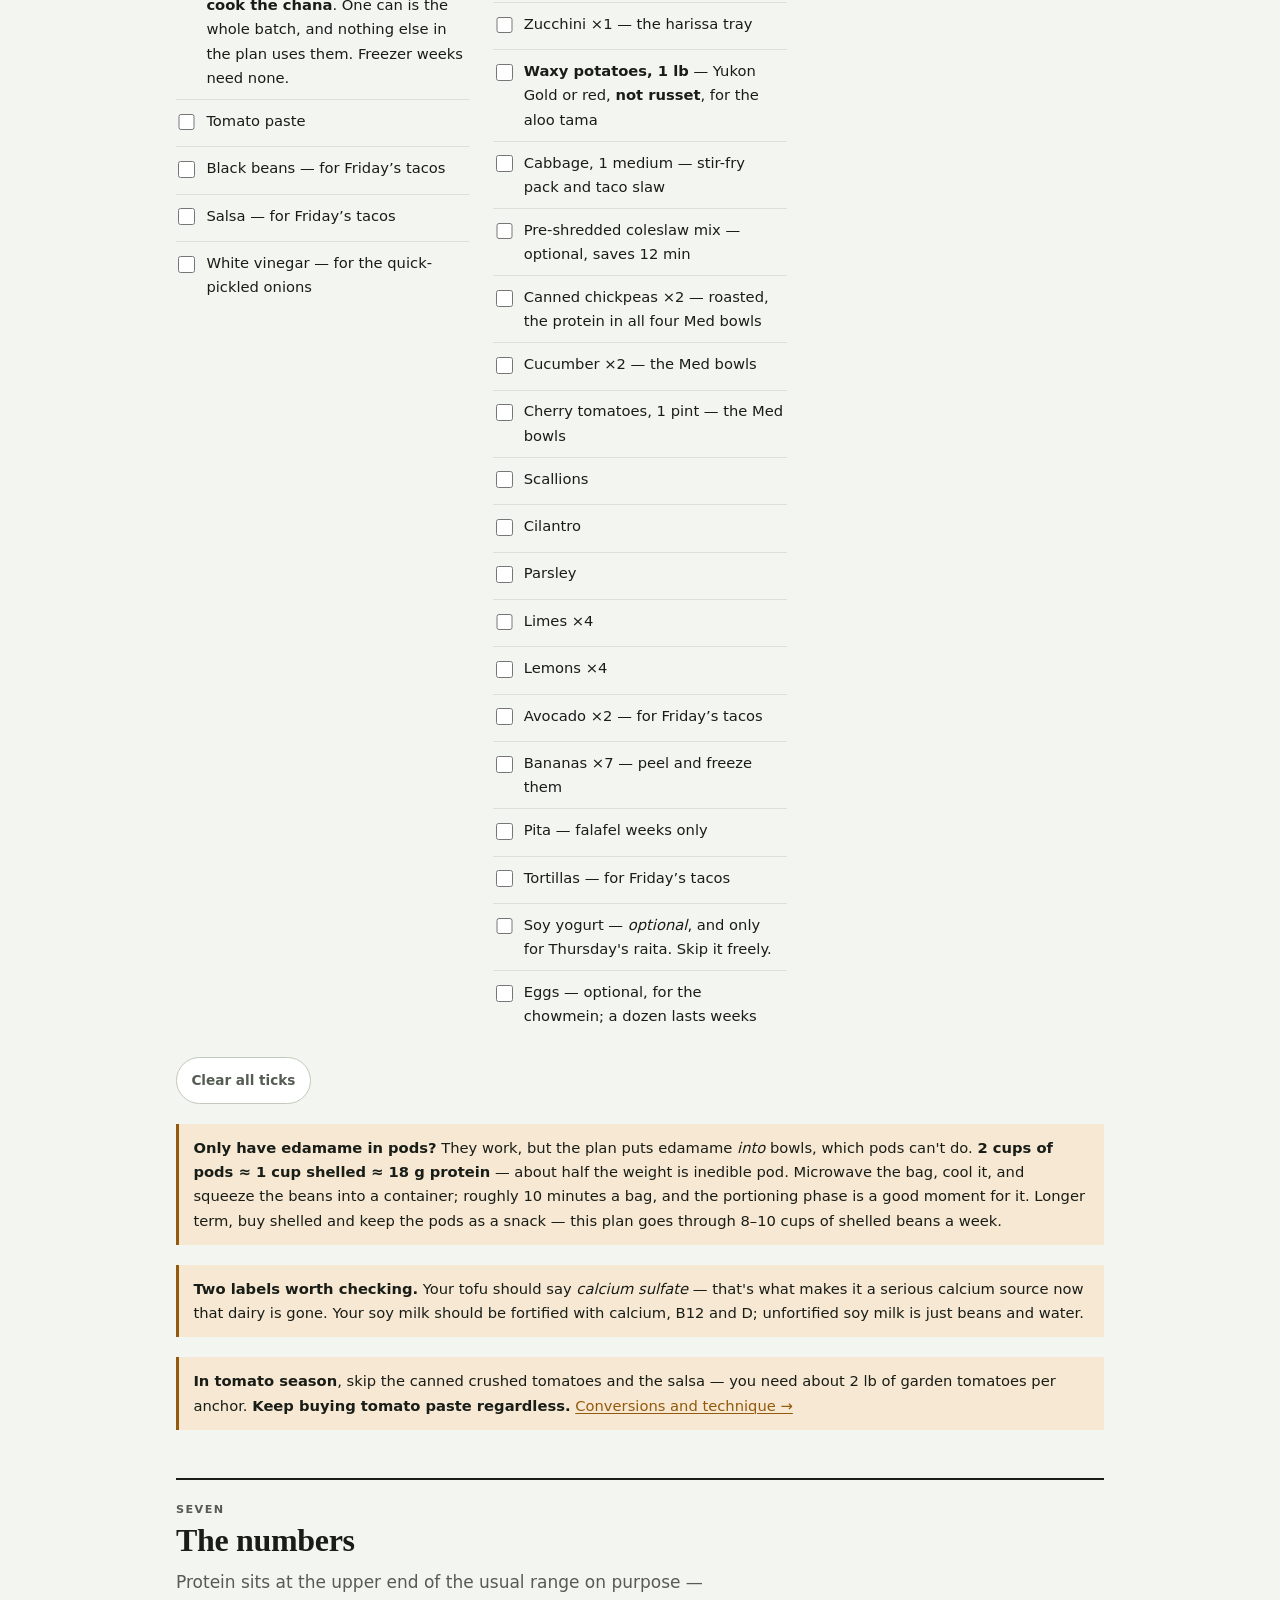
==== commit babf05f6: "Friday lunch is out: eight containers, aloo tama freezes six; drop amchur and five-spice" ====
--- a/index.html
+++ b/index.html
@@ -60,7 +60,7 @@
     <div class="head">
       <p class="eyebrow">One</p>
       <h2>The week</h2>
-      <p>Nothing repeats within three days. The <span data-anchor-slot="short">chana</span> appears Monday lunch and Thursday dinner; the aloo tama, Tuesday dinner and Friday lunch. Tofu crumbles show up three times, but in three different spice profiles, so they don't read as the same food.</p>
+      <p>Nothing repeats within three days. The <span data-anchor-slot="short">chana</span> appears Monday lunch and Thursday dinner; the aloo tama, Tuesday dinner. Friday lunch is eaten out, so nothing is packed for it. Tofu crumbles show up three times, but in three different spice profiles, so they don't read as the same food.</p>
     </div>
 
     <div class="week">
@@ -90,7 +90,7 @@
       </div>
       <div class="day">
         <p class="eyebrow">Friday</p>
-        <div class="meal"><b>Lunch</b><span>Aloo tama bowl</span></div>
+        <div class="meal"><b>Lunch</b><span>Out &mdash; nothing to pack</span></div>
         <div class="meal"><b>Dinner</b><span><a href="recipes.html#dinner-fri-tacos">Tacos</a> or <a href="recipes.html#dinner-fri-falafel-night">falafel night</a></span><span class="mins">18 min · 15 hands-on</span></div>
         <p class="cuisine">Mexican · Middle Eastern</p>
       </div>
@@ -132,30 +132,30 @@
         <thead><tr><th>Component</th><th>Batch makes</th><th>Freezer</th><th>The rest of it</th></tr></thead>
         <tbody>
           <tr><td><strong data-anchor-slot="batch-name">Chana masala</strong></td><td>8 servings</td><td>4, flat</td><td><strong>2 → Monday lunch containers</strong> (pack Sunday) · <strong>2 → tub labelled "Thursday dinner"</strong></td></tr>
-          <tr><td><strong>Aloo tama bodi</strong></td><td>8 servings</td><td>4, flat</td><td><strong>2 → tub labelled "Tuesday dinner"</strong> · <strong>2 → Friday lunch</strong>, packed Wednesday night</td></tr>
-          <tr><td><strong>Rice</strong></td><td>~19 cups</td><td>4 cups, flat</td><td>~11 cups across the ten lunch containers · ~4 cups held back for Monday and Thursday dinners</td></tr>
+          <tr><td><strong>Aloo tama bodi</strong></td><td>8 servings</td><td>6, in three flat bags of 2</td><td><strong>2 → tub labelled "Tuesday dinner"</strong>. That is its only meal now that Friday lunch is out, so one batch is <strong>four Tuesdays</strong>: thaw a bag each week, and skip the aloo tama steps on the next cooking week while the freezer still has two bags.</td></tr>
+          <tr><td><strong>Rice</strong></td><td>~19 cups</td><td>4 cups, flat</td><td>~10 cups across the eight lunch containers · ~5 cups held back for Monday and Thursday dinners</td></tr>
           <tr><td><strong>Crispy tofu</strong></td><td>2 blocks</td><td>—</td><td>Half → Monday dinner · half → the week's protein boosters</td></tr>
           <tr><td><strong>Sichuan crumbles</strong></td><td>~2 cups</td><td>—</td><td><strong>3 portions.</strong> Two small pots for the Wednesday lunches (½ cup A, ¾ cup B) · the rest, about ¾ cup, in a tub labelled &ldquo;Wed chowmein&rdquo;</td></tr>
           <tr><td><strong>Cumin–garam crumbles</strong></td><td>~2 cups</td><td>—</td><td><strong>2 portions.</strong> 1½ cups in a tub labelled &ldquo;Thu sabzi&rdquo; (that is both servings) · the rest, about ½ cup, scattered over the two Monday lunch containers, or eaten</td></tr>
           <tr><td><strong>Chili–lime crumbles</strong></td><td>~2 cups</td><td>—</td><td><strong>1 portion.</strong> All of it in one tub labelled &ldquo;Fri tacos&rdquo; &mdash; both servings come out of it on the night</td></tr>
           <tr><td><strong>Harissa veg</strong><br><span class="mins">the Med-bowl tray: cauliflower · red pepper · red onion · zucchini · 2 cans chickpeas</span></td><td>1 tray, ~7 cups veg + ~2½ cups chickpeas</td><td>—</td><td><strong>4 portions, and that is the whole tray: Tue lunch ×2, Thu lunch ×2.</strong> Each portion is 1 / 1½ cups veg and ½ / ¾ cup chickpeas. Two go straight into Tuesday&rsquo;s containers on Sunday; the other two into a tub labelled &ldquo;Thu lunch&rdquo;, packed Wednesday night. Nothing else in the week touches this tray.</td></tr>
-          <tr><td><strong>Chili-cumin veg</strong><br><span class="mins">the everything-else tray: sweet potato · red onion · bell or poblano · corn</span></td><td>1 tray, ~6&ndash;7 cups</td><td>—</td><td><strong>8 portions across 4 meals: Mon dinner ×2, Wed lunch ×2, Thu sabzi ×2, Fri lunch ×2.</strong> Split it four ways: 2 cups into the Wednesday lunch containers (1 cup each) · 1 cup into a tub labelled &ldquo;Fri lunch&rdquo; (½ cup each, packed Wednesday night) · the rest halved between tubs labelled &ldquo;Mon dinner&rdquo; and &ldquo;Thu sabzi&rdquo;.</td></tr>
+          <tr><td><strong>Chili-cumin veg</strong><br><span class="mins">the everything-else tray: sweet potato · red onion · bell or poblano · corn</span></td><td>1 tray, ~6&ndash;7 cups</td><td>—</td><td><strong>6 portions across 3 meals: Mon dinner ×2, Wed lunch ×2, Thu sabzi ×2.</strong> Split it three ways: 2 cups into the Wednesday lunch containers (1 cup each) · the rest halved between tubs labelled &ldquo;Mon dinner&rdquo; and &ldquo;Thu sabzi&rdquo;.</td></tr>
           <tr><td><strong>Sauces</strong></td><td>2 jars</td><td>—</td><td>Tahini &rarr; Med bowls and falafel &middot; gochujang &rarr; Wednesday lunch. <strong>Every jar has a meal;</strong> nothing is made &ldquo;spare.&rdquo;</td></tr>
         </tbody>
       </table>
     </div>
 
     <div class="note">
-      <p><strong>Two roasting trays, and they are not interchangeable.</strong> Same oven, same 30 minutes, but they have different jobs. <strong>Harissa veg has exactly one:</strong> the four Mediterranean lunch bowls, Tuesday and Thursday, both of you. It looks like a lot on the tray because it is four whole lunches. <strong>Chili-cumin veg is every other &ldquo;roasted veg&rdquo; in the week</strong> &mdash; Monday dinner, Wednesday lunch, Thursday sabzi, Friday lunch. Store the two in separate, labelled containers, or you get one flavour of roasted veg for five days.</p>
-      <p><strong>Dinners don't get packed.</strong> You're eating them at home, so they just get held back in a labelled tub. Only the ten lunch containers get assembled.</p>
+      <p><strong>Two roasting trays, and they are not interchangeable.</strong> Same oven, same 30 minutes, but they have different jobs. <strong>Harissa veg has exactly one:</strong> the four Mediterranean lunch bowls, Tuesday and Thursday, both of you. It looks like a lot on the tray because it is four whole lunches. <strong>Chili-cumin veg is every other &ldquo;roasted veg&rdquo; in the week</strong> &mdash; Monday dinner, Wednesday lunch, Thursday sabzi. Store the two in separate, labelled containers, or you get one flavour of roasted veg for five days.</p>
+      <p><strong>Dinners don't get packed.</strong> You're eating them at home, so they just get held back in a labelled tub. Only the eight lunch containers get assembled.</p>
     </div>
   </section>
 
   <section id="lunches">
     <div class="head">
       <p class="eyebrow">Three</p>
-      <h2>Ten lunch containers</h2>
-      <p><strong>One container is one person's whole lunch, finished.</strong> Nothing gets added on the day and nothing gets decided in the morning &mdash; you open the fridge, take the one with your initial on it, and leave. Pack Monday through Wednesday on Sunday; pack Thursday and Friday on Wednesday night, so nothing you eat is five days old.</p>
+      <h2>Eight lunch containers</h2>
+      <p><strong>One container is one person's whole lunch, finished.</strong> Nothing gets added on the day and nothing gets decided in the morning &mdash; you open the fridge, take the one with your initial on it, and leave. Pack Monday through Wednesday on Sunday; pack Thursday on Wednesday night, so nothing you eat is five days old. <strong>Friday lunch is eaten out</strong> &mdash; four days, eight containers.</p>
     </div>
 
     <div class="tbl-scroll">
@@ -166,7 +166,6 @@
           <tr><td><a href="recipes.html#lunch-mediterranean-bowl">Tue</a></td><td>Rice 1 / 1½ cups · harissa veg 1 / 1½ cups · roasted chickpeas ½ / ¾ cup · cucumber · tomato · pickled onion · parsley · <strong>B adds ½ cup edamame</strong></td><td><strong>Tahini-lemon</strong> 2 / 3 tbsp</td></tr>
           <tr><td><a href="recipes.html#lunch-wed-sichuan-crumble-bowl">Wed</a></td><td>Rice 1 / 1½ cups · chili-cumin veg 1 cup · edamame ½ / 1 cup · cucumber</td><td><strong>Sichuan crumbles</strong> ½ / ¾ cup · gochujang-sesame 2 / 3 tbsp</td></tr>
           <tr><td><a href="recipes.html#lunch-mediterranean-bowl">Thu</a></td><td>Same as Tuesday, packed Wednesday night</td><td><strong>Tahini-lemon</strong> 2 / 3 tbsp</td></tr>
-          <tr><td><a href="recipes.html#lunch-fri-aloo-tama-bowl">Fri</a></td><td>Aloo tama 1½ / 2 cups · rice 1 / 1½ cups · chili-cumin veg ½ cup · edamame ½ / 1 cup</td><td>Lemon wedge</td></tr>
         </tbody>
       </table>
     </div>
@@ -178,7 +177,6 @@
     </div>
 
     <div class="prose" style="margin-top:1.25rem;">
-      <p><strong>Friday's bowl needs its edamame scoop.</strong> Aloo tama is the lightest anchor on protein at about 10&nbsp;g a serving, so this is the one lunch where skipping the scoop actually shows up in your day's total.</p>
       <p><strong>Anything crisp or creamy travels separately.</strong> Tahini dressed on Sunday turns grains to paste by Tuesday, and crumbles packed against wet rice lose everything that makes them worth making.</p>
       <p><strong>The Mediterranean bowls are good cold</strong> — no microwave needed.</p>
     </div>
@@ -189,7 +187,7 @@
       <table>
         <thead><tr><th>Zone</th><th>Spiced with</th><th>Goes to</th></tr></thead>
         <tbody>
-          <tr><td><strong>Sichuan</strong></td><td>Five-spice, Sichuan pepper, chili crisp</td><td><strong>3 portions</strong> &mdash; Wed lunch pots ×2 (½ cup A, ¾ cup B) · Wed chowmein, the rest (~¾ cup)</td></tr>
+          <tr><td><strong>Sichuan</strong></td><td>Sichuan pepper, chili crisp</td><td><strong>3 portions</strong> &mdash; Wed lunch pots ×2 (½ cup A, ¾ cup B) · Wed chowmein, the rest (~¾ cup)</td></tr>
           <tr><td><strong>Cumin–garam masala</strong></td><td>Cumin, coriander, garam masala, turmeric</td><td><strong>2 portions</strong> &mdash; one tub of 1½ cups for Thu sabzi (both servings) · the rest (~½ cup) over the Mon lunch containers</td></tr>
           <tr><td><strong>Chili–lime</strong></td><td>Smoked paprika, cumin, chipotle, lime</td><td><strong>1 portion</strong> &mdash; one tub, all of it, for Fri tacos (both servings) &mdash; <strong>skip on falafel weeks</strong></td></tr>
         </tbody>
@@ -268,7 +266,7 @@
       </div>
       <div class="card">
         <h3>Spices</h3>
-        <p>Cumin seeds &middot; ground cumin &middot; ground coriander &middot; turmeric &middot; kashmiri chili &middot; garam masala &middot; amchur &middot; smoked paprika &middot; chipotle &middot; chili powder &middot; five-spice &middot; <strong>timur, or the Sichuan pepper you already have</strong> &middot; fenugreek (methi, optional) &middot; garlic powder &middot; onion powder</p>
+        <p>Cumin seeds &middot; ground cumin &middot; ground coriander &middot; turmeric &middot; kashmiri chili &middot; garam masala &middot; smoked paprika &middot; chipotle &middot; chili powder &middot; <strong>timur, or the Sichuan pepper you already have</strong> &middot; fenugreek (methi, optional) &middot; garlic powder &middot; onion powder</p>
       </div>
       <div class="card">
         <h3>Fridge, freezer, equipment</h3>
@@ -302,10 +300,10 @@
           <li><span class="clock">0:51</span><span><strong>The drained bodi</strong> and <strong>6 cups water</strong>. Bring up, then simmer.<span class="hands-off">potatoes in at 1:01</span></span></li>
           <li><span class="clock">0:55</span><span><strong>Two sauces</strong>, in this order so you wash the bowl once.<br><br><strong>Tahini-lemon</strong> &mdash; &frac12; cup tahini &middot; &frac14; cup lemon juice &middot; 2 cloves garlic &middot; &frac12; tsp cumin &middot; &frac12; tsp salt &middot; 4&ndash;6 tbsp cold water. <em>It seizes into cement before it loosens. Keep adding water.</em><br><br><strong>Gochujang-sesame</strong> &mdash; whisked in a jar, no processor: 3 tbsp gochujang &middot; 2 tbsp rice vinegar &middot; 2 tbsp toasted sesame oil &middot; 1 tbsp maple syrup &middot; 1 tbsp soy sauce &middot; 1 tbsp sesame seeds &middot; 1 grated garlic.</span></li>
           <li><span class="clock">1:10</span><span><strong>Falafel weeks only — 5 min.</strong> Wash the processor bowl once, then pulse the <strong>soaked-but-uncooked chickpeas, 1 onion, 5 cloves garlic, 1 packed cup parsley, 1 packed cup cilantro, 2 tsp cumin, 1 tsp coriander, ½ tsp cayenne, 1½ tsp salt</strong> to a <strong>coarse, couscous-like texture — not a purée</strong>. Into the fridge to rest. <em>Baking powder goes in later, at forming time.</em></span></li>
-<span data-anchor-slot="pot-done" style="display:contents;"><li><span class="clock">1:12</span><span>Chana done. Mash a few chickpeas against the pot to thicken. <strong>1 tbsp garam masala</strong> and <strong>2 tsp amchur</strong> in <em>off the heat</em>. Spread on a pan to cool.</span></li>
+<span data-anchor-slot="pot-done" style="display:contents;"><li><span class="clock">1:12</span><span>Chana done. Mash a few chickpeas against the pot to thicken. <strong>1 tbsp garam masala</strong> and <strong>the juice of 1 lemon</strong> in <em>off the heat</em>. Spread on a pan to cool.</span></li>
           <li><span class="clock">1:15</span><span><strong>Rice, batch 1.</strong> Rinse the pot. <strong>5 cups basmati, rinsed until the water runs clear, 5 cups water</strong>, pinch of salt. 6 min high pressure, <strong>full 10 min natural release</strong>. <em>Check your Instant Pot's half-full line — 5 cups dry is about the limit on a 6-quart.</em><span class="hands-off">hands off &rarr; 1:40</span></span></li></span>
           <li><span class="clock">1:21</span><span>Aloo tama done &mdash; bodi tender, potatoes giving to a knife, broth thickened to a loose gravy. Mash a few potatoes against the side if it is thin. <strong>Salt hard.</strong> Cilantro off the heat.</span></li>
-          <li><span class="clock">1:28</span><span><strong>Rice, batch 2.</strong> The stovetop is free now. <strong>3 cups rinsed basmati, 4½ cups water</strong>, boil then lowest heat, lid on, 15 min, rest 10. One batch isn't enough — ten lunches plus two dinners need about 17 cups cooked.</span></li>
+          <li><span class="clock">1:28</span><span><strong>Rice, batch 2.</strong> The stovetop is free now. <strong>3 cups rinsed basmati, 4½ cups water</strong>, boil then lowest heat, lid on, 15 min, rest 10. One batch isn't enough — eight lunches plus two dinners need about 15 cups cooked, and what is over freezes flat for Week B.</span></li>
 <span data-anchor-slot="rice-out" style="display:contents;"><li><span class="clock">1:40</span><span>Rice out. Fluff and spread on a sheet pan to cool fast.</span></li></span>
         </ol>
       </div>
@@ -317,7 +315,7 @@
         </header>
         <ol>
           <li><span class="clock">0:05</span><span><strong>Crumbles &mdash; 15 min.</strong> Crumble <strong>2 blocks</strong> by hand into pea-to-marble pieces. Toss with the base: <strong>3 tbsp soy sauce, 2 tbsp chili oil or chili crisp, 1 tbsp rice vinegar, 2 tbsp cornstarch, 2 tsp garlic powder, 1 tsp onion powder, black pepper.</strong></span></li>
-          <li><span class="clock">0:15</span><span>Spread on <strong>one pan in three zones</strong> &mdash; <strong>two on falafel weeks</strong> &mdash; seasoned separately. <strong>Sichuan</strong> &mdash; &frac12; tsp five-spice, &frac12; tsp Sichuan pepper, extra chili crisp. <strong>Cumin&ndash;garam masala</strong> &mdash; 1 tsp cumin, 1 tsp coriander, &frac12; tsp garam masala, &frac12; tsp turmeric, &frac12; tsp kashmiri chili. <strong>Chili&ndash;lime</strong> &mdash; 1 tsp smoked paprika, 1 tsp cumin, &frac12; tsp chipotle, zest of 1 lime.</span></li>
+          <li><span class="clock">0:15</span><span>Spread on <strong>one pan in three zones</strong> &mdash; <strong>two on falafel weeks</strong> &mdash; seasoned separately. <strong>Sichuan</strong> &mdash; 1 tsp Sichuan pepper, extra chili crisp. <strong>Cumin&ndash;garam masala</strong> &mdash; 1 tsp cumin, 1 tsp coriander, &frac12; tsp garam masala, &frac12; tsp turmeric, &frac12; tsp kashmiri chili. <strong>Chili&ndash;lime</strong> &mdash; 1 tsp smoked paprika, 1 tsp cumin, &frac12; tsp chipotle, zest of 1 lime.</span></li>
           <li><span class="clock">0:20</span><span>Crumbles into the oven. 25&ndash;30 min, stir at 15.<span class="hands-off">hands off &rarr; 0:50</span></span></li>
           <li><span class="clock">0:22</span><span><strong>Tofu &mdash; 10 min.</strong> Squeeze the 2 thawed blocks hard over the sink. Cube. <strong>Marinade: 3 tbsp soy sauce &middot; 1 tbsp rice vinegar &middot; 1 tbsp maple syrup &middot; 2 tsp sesame oil &middot; 3 cloves grated garlic &middot; 1 tbsp grated ginger &middot; 2 tbsp cornstarch.</strong> Toss the cubes through it, set aside.</span></li>
           <li><span class="clock">0:32</span><span><strong>Two veg trays &mdash; 22 min, washing included.</strong> The longest job in the session. Cut everything the same size; that matters more than what you cut.<br><br><strong>Harissa tray &mdash; feeds only the four Mediterranean lunches</strong> &mdash; 1 head cauliflower &middot; 1 red pepper &middot; 1 red onion &middot; 1 zucchini &middot; <strong>2 cans chickpeas, drained and patted dry</strong>. Toss with 2 tbsp harissa, 2 tbsp olive oil, salt. <em>Give them room &mdash; crowded chickpeas steam instead of crisping. Tip the second can onto the chili-cumin tray if the harissa one is full.</em><br><br><strong>Chili-cumin tray &mdash; every other roasted-veg portion in the week</strong> &mdash; 2 sweet potatoes &middot; 1 red onion &middot; 1 bell or poblano pepper &middot; 1 cup corn. Toss with 2 tsp cumin, 2 tsp chili powder, 1 tsp smoked paprika, oil, salt.</span></li>
@@ -335,11 +333,11 @@
 
     <h3 class="sub">1:40 — 2:25 · Both of you: cool, portion, label</h3>
     <div class="prose">
-      <p>Forty-five minutes, and it's the part everyone underestimates — you're filling roughly twenty containers.</p>
+      <p>Forty-five minutes, and it's the part everyone underestimates — you're filling the better part of twenty containers.</p>
       <ul>
         <li><strong>Freeze half of both anchors</strong> in bags laid <em>flat</em>. They stack, and flat bags thaw in an hour instead of a day.</li>
         <li><strong>Rice: half fridge, half frozen flat.</strong> Frozen rice microwaves better than four-day-old fridge rice, and it skips the food-safety question entirely.</li>
-        <li><strong>Pack Monday to Wednesday's lunches now.</strong> Thursday and Friday get packed Wednesday night.</li>
+        <li><strong>Pack Monday to Wednesday's lunches now.</strong> Thursday's get packed Wednesday night. Nothing for Friday.</li>
         <li><strong>Crumbles and both veg trays get split now, by the portion counts in &ldquo;Where every batch goes&rdquo;</strong> &mdash; not left as one tub each. Sichuan into 3 (two lunch pots, one chowmein tub), cumin&ndash;garam into 2, chili&ndash;lime stays as 1. Harissa veg into 4 lunch portions, chili-cumin veg into 4 tubs. Zones and trays kept apart.</li>
         <li><strong>Label with the date.</strong> You will not remember.</li>
       </ul>
@@ -413,7 +411,6 @@
           <li><label><input type="checkbox"><span>Turmeric</span></label></li>
           <li><label><input type="checkbox"><span>Garam masala</span></label></li>
           <li><label><input type="checkbox"><span>Kashmiri chili</span></label></li>
-          <li><label><input type="checkbox"><span>Amchur</span></label></li>
           <li><label><input type="checkbox"><span>Tahini &mdash; for the tahini-lemon sauce</span></label></li>
         </ul>
       </section>
@@ -426,7 +423,6 @@
           <li><label><input type="checkbox"><span>Toasted sesame oil</span></label></li>
           <li><label><input type="checkbox"><span>Chili crisp or chili oil &mdash; the crumbles depend on it</span></label></li>
           <li><label><input type="checkbox"><span>Gochujang &mdash; for the gochujang-sesame sauce</span></label></li>
-          <li><label><input type="checkbox"><span>Five-spice &mdash; for the Sichuan crumbles</span></label></li>
           <li><label><input type="checkbox"><span>Sichuan pepper &mdash; for the Sichuan crumbles, and it stands in for timur</span></label></li>
           <li><label><input type="checkbox"><span>Chowmein noodles, several packs</span></label></li>
           <li><label><input type="checkbox"><span><strong>Tama &mdash; fermented bamboo shoot</strong>, jarred or vacuum-packed. Buy two; the aloo tama anchor depends on it</span></label></li>
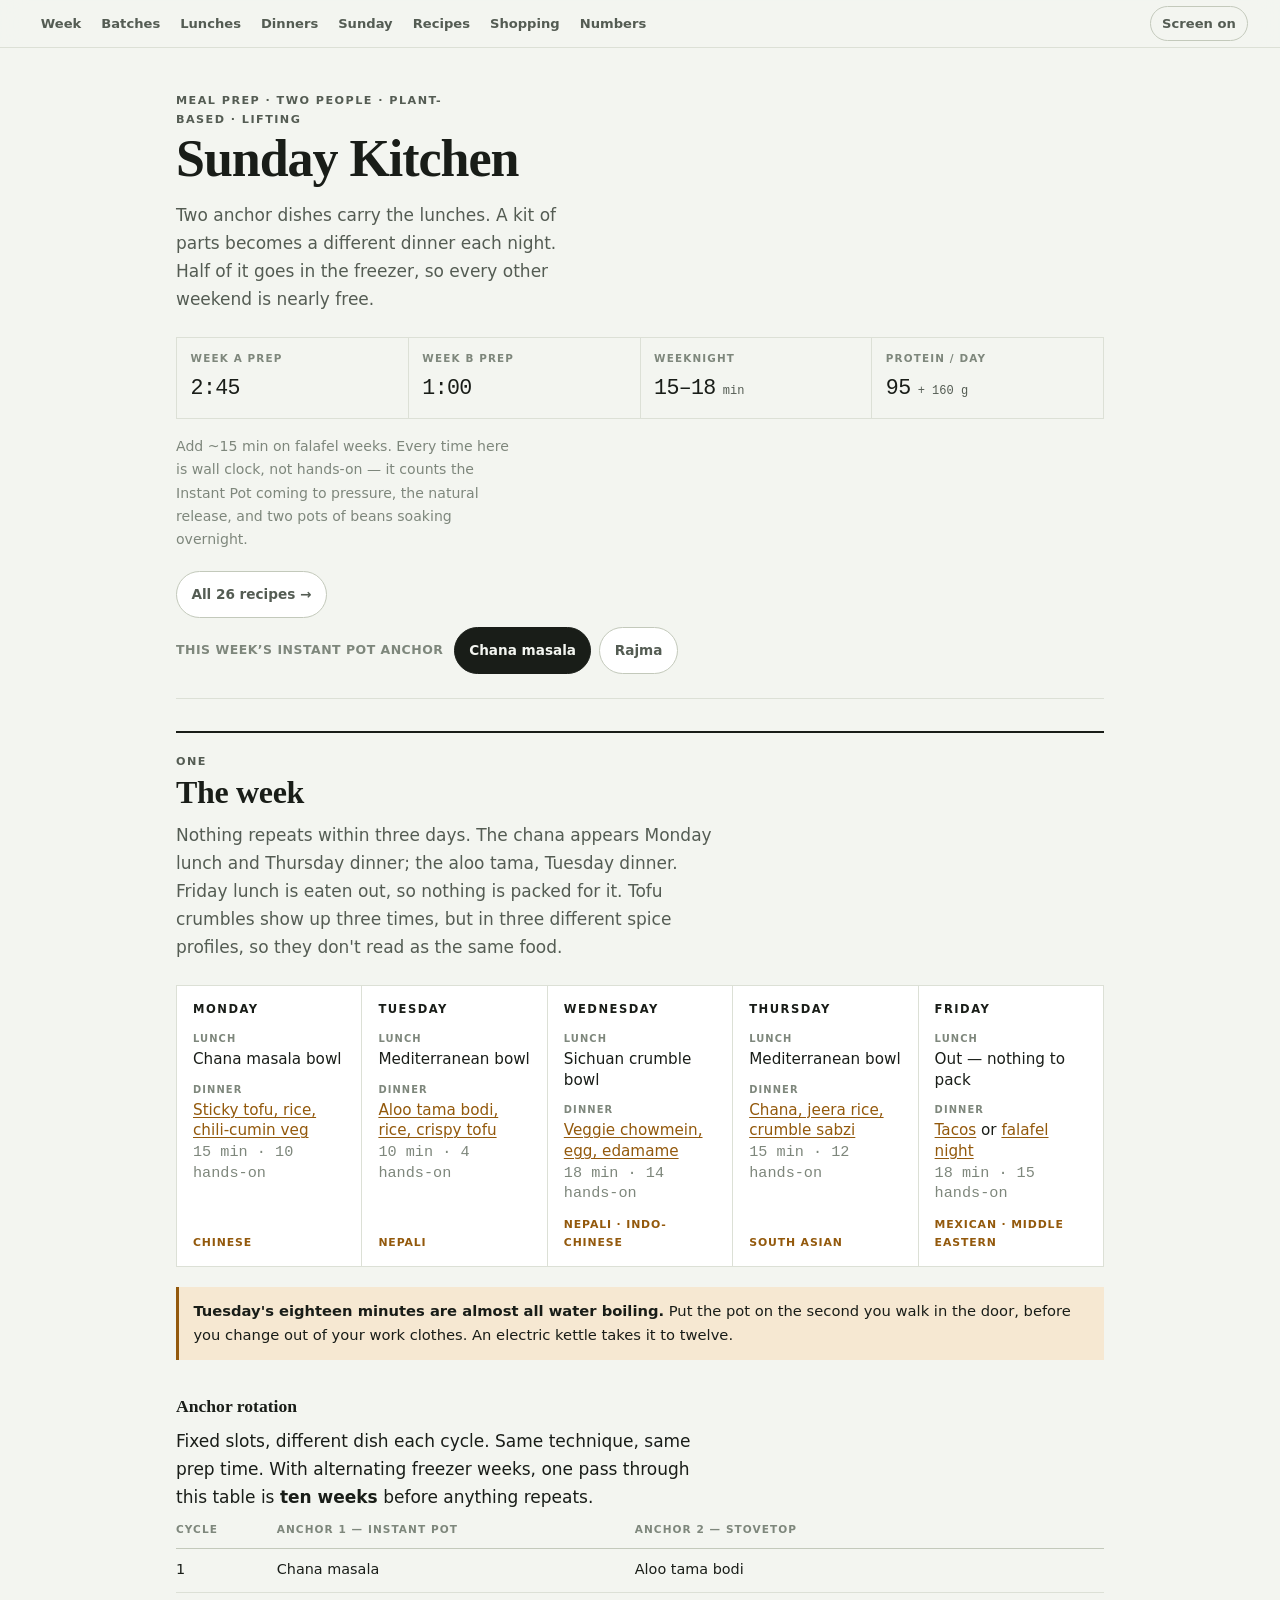
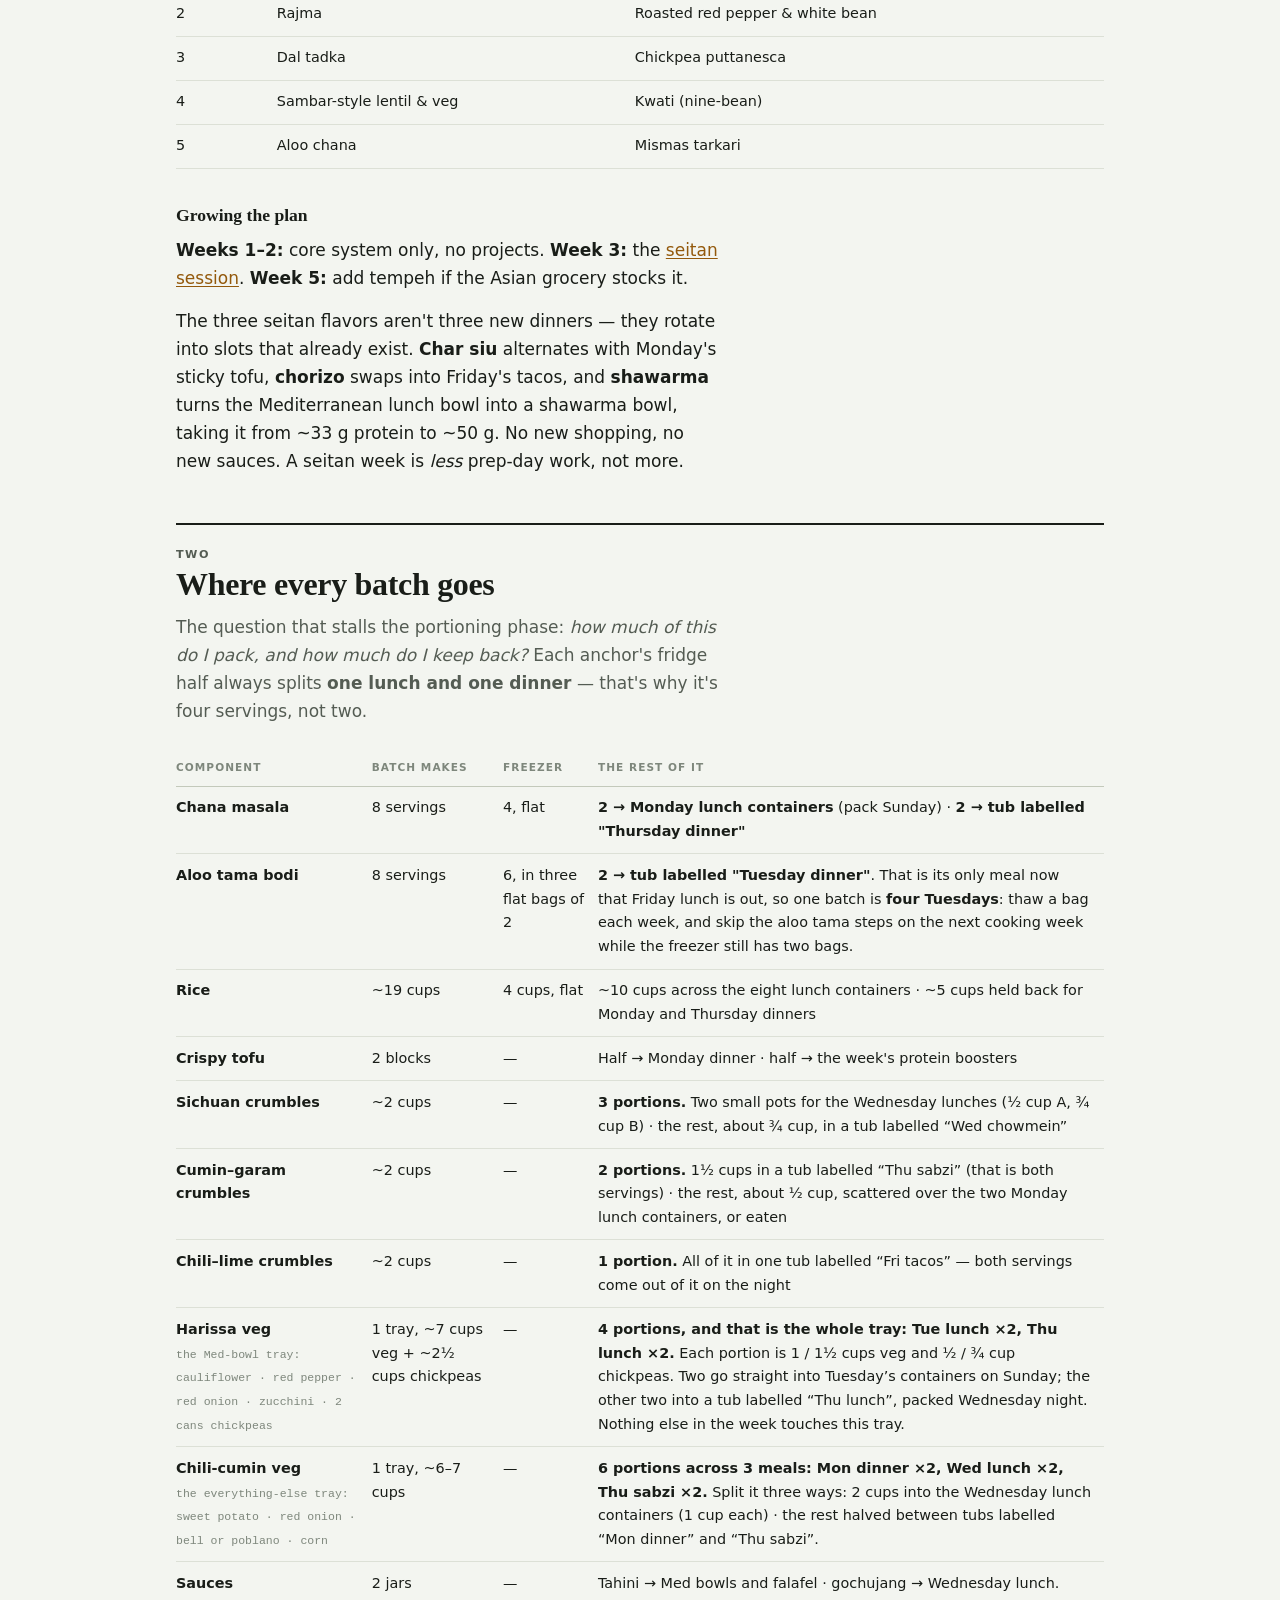
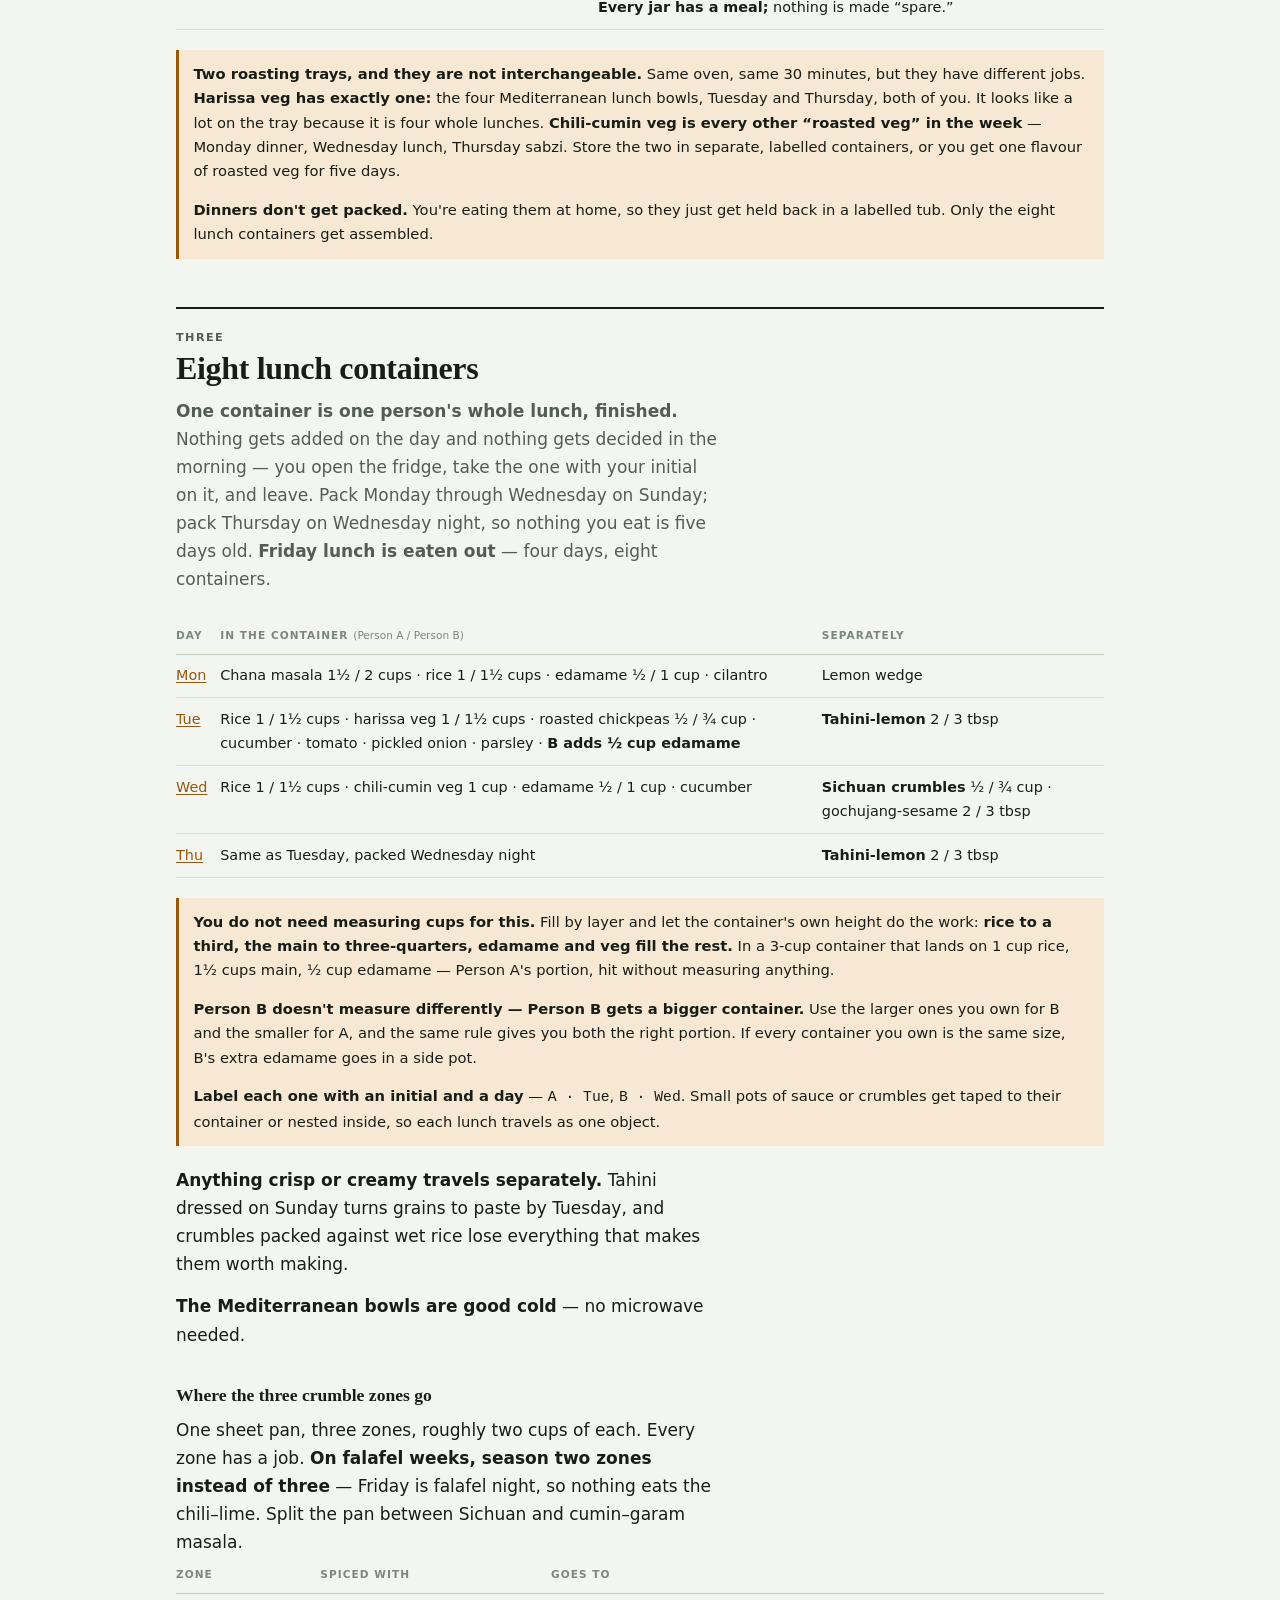
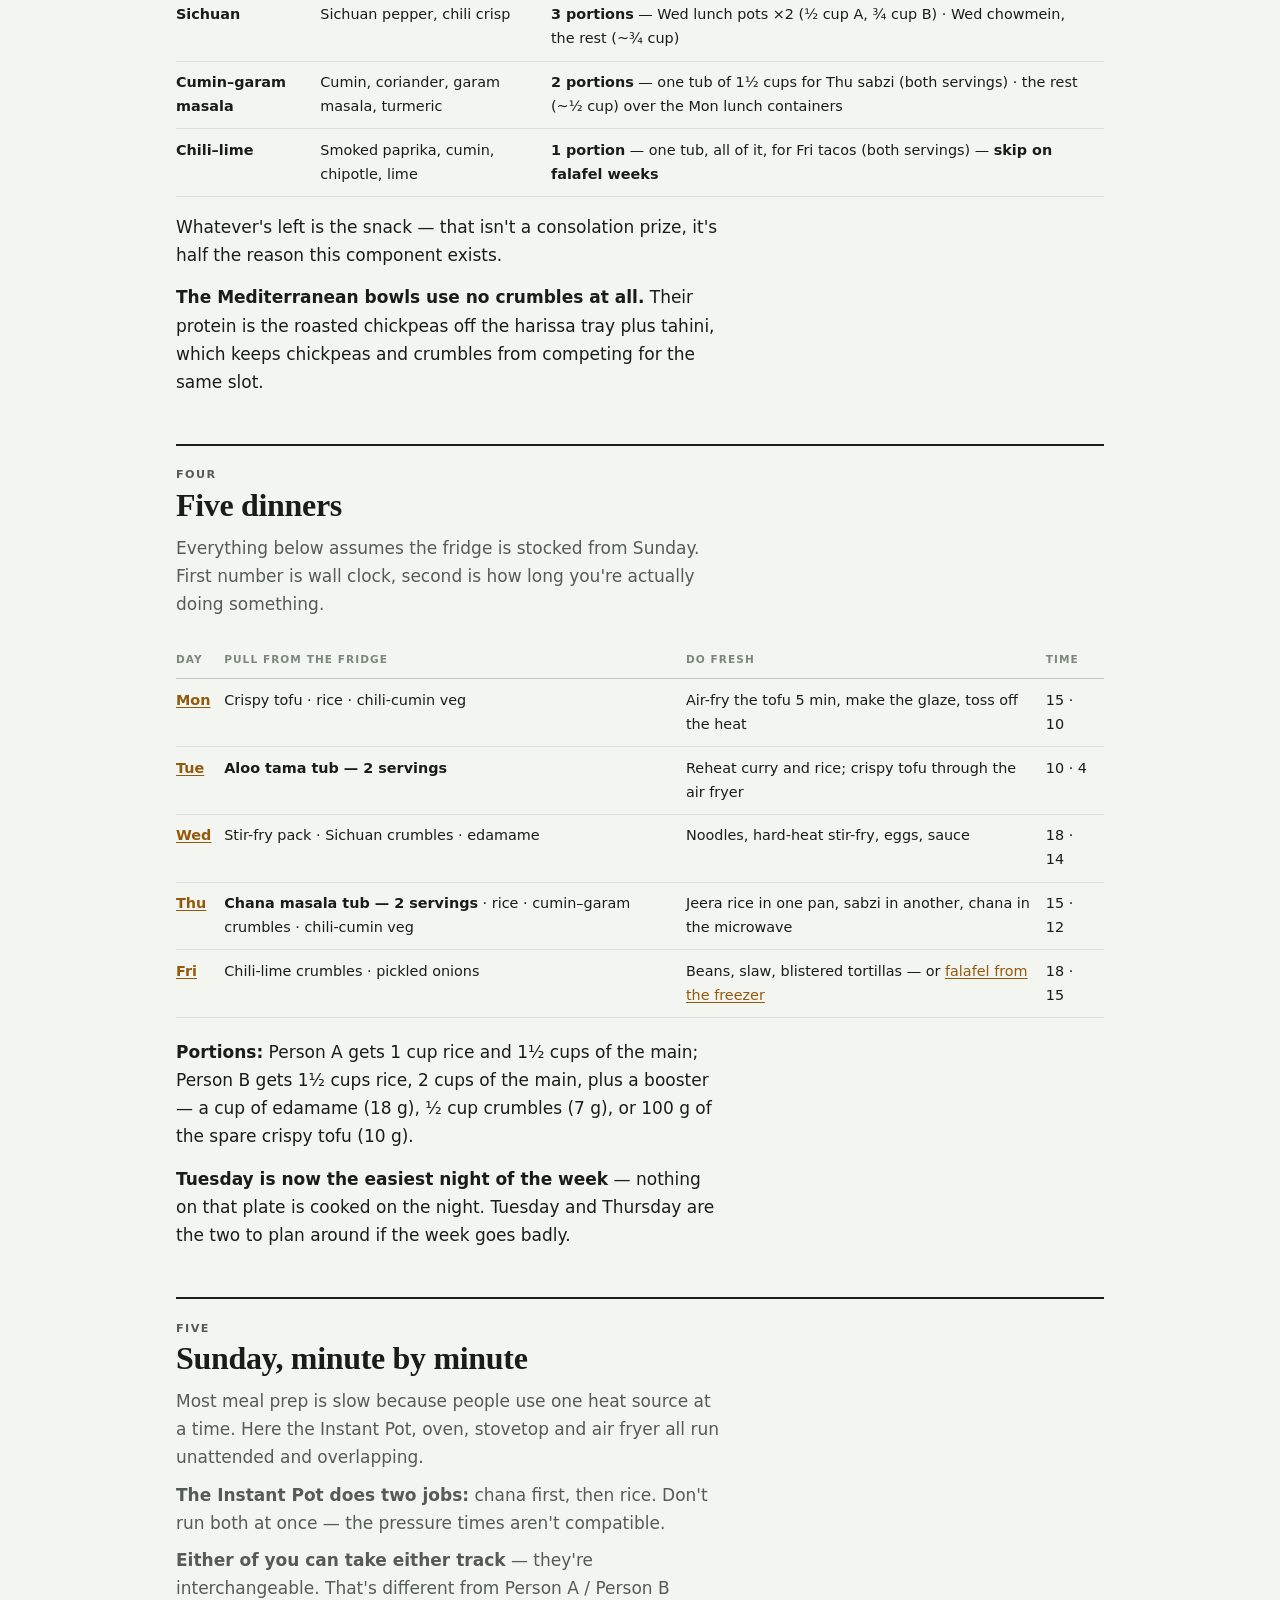
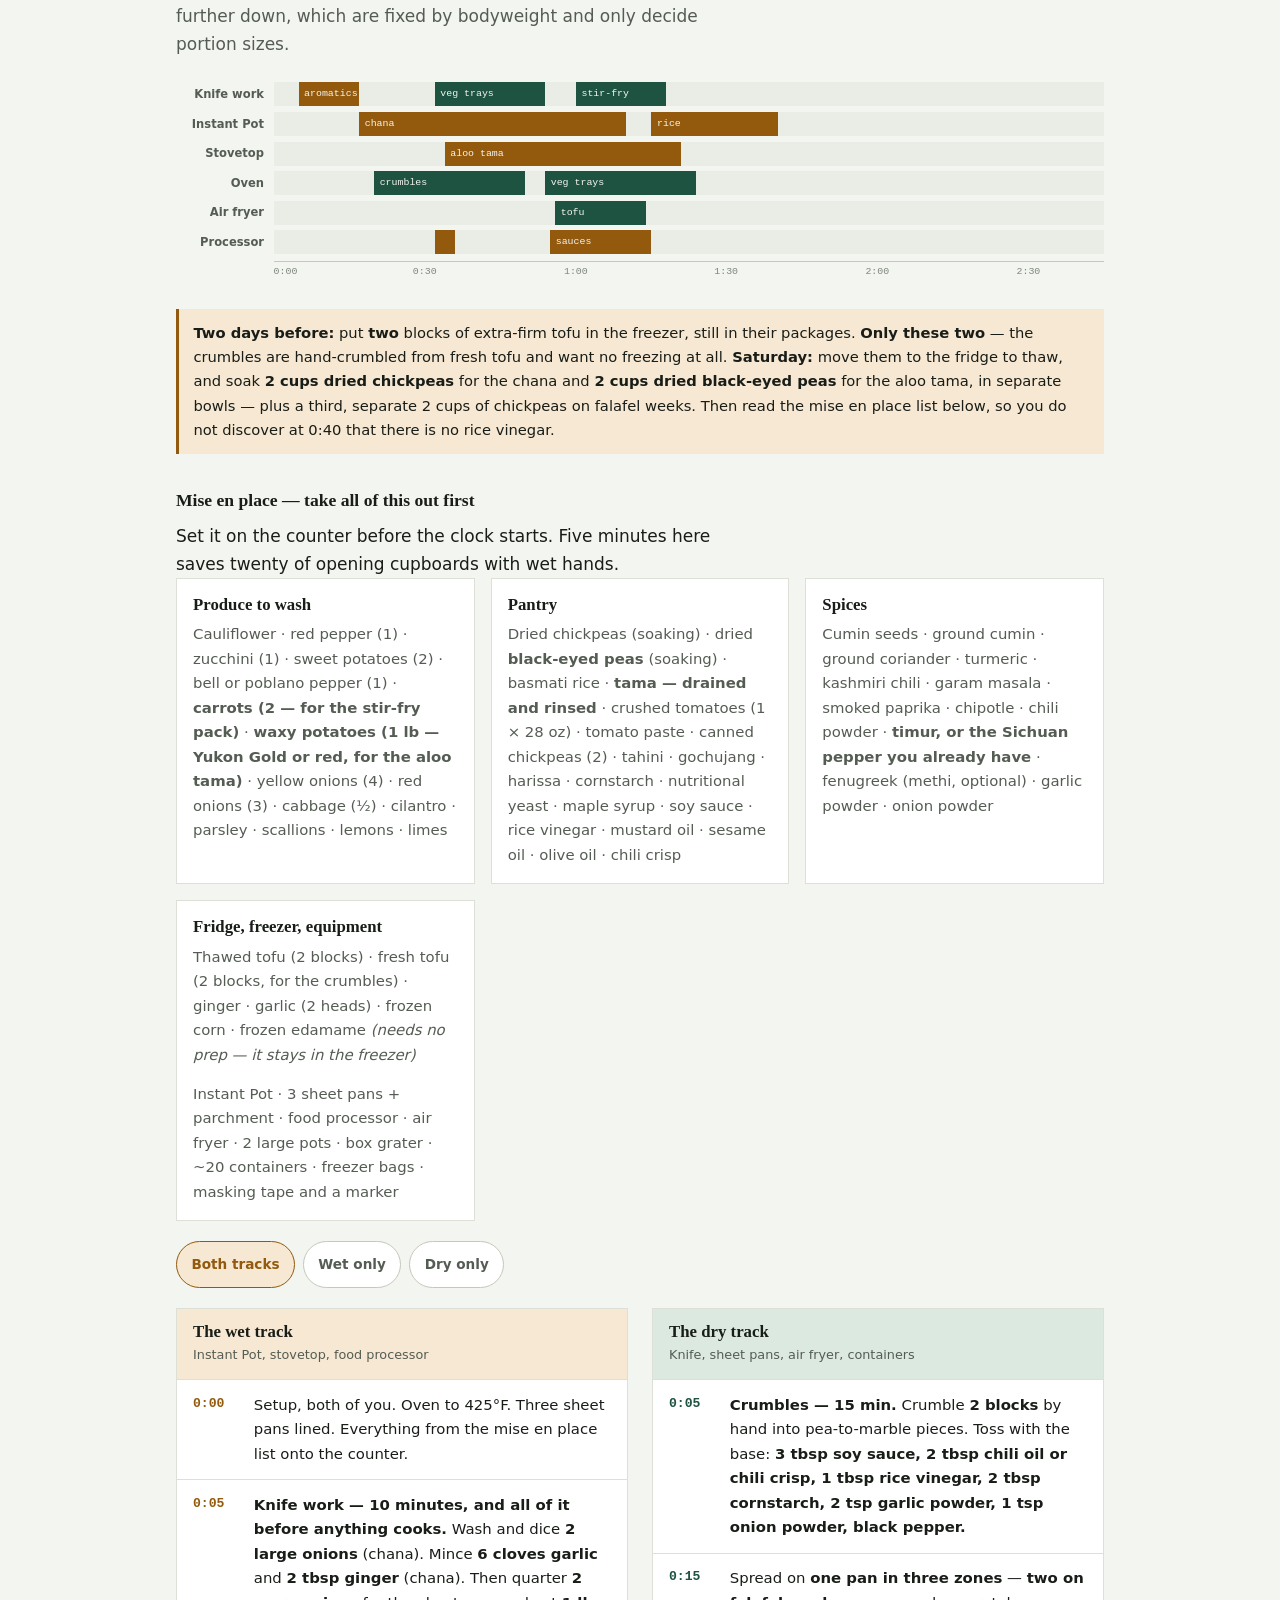
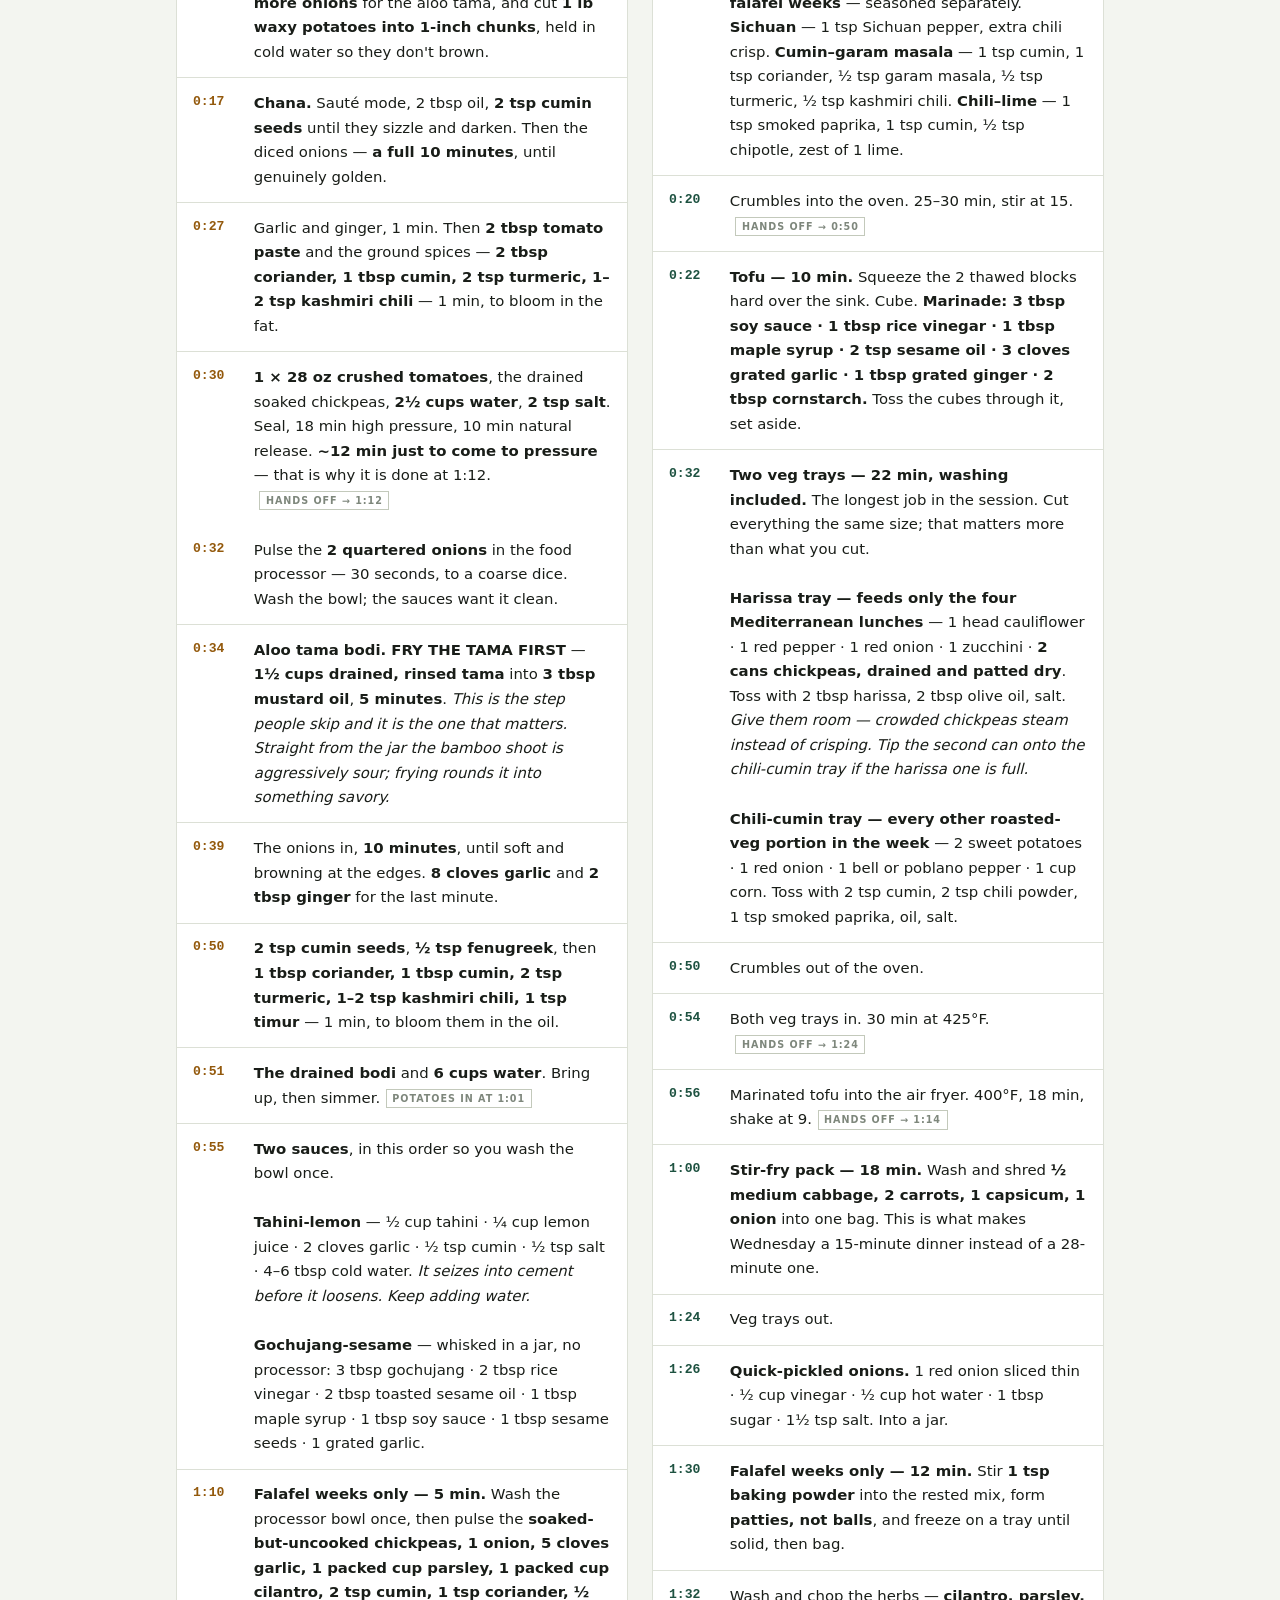
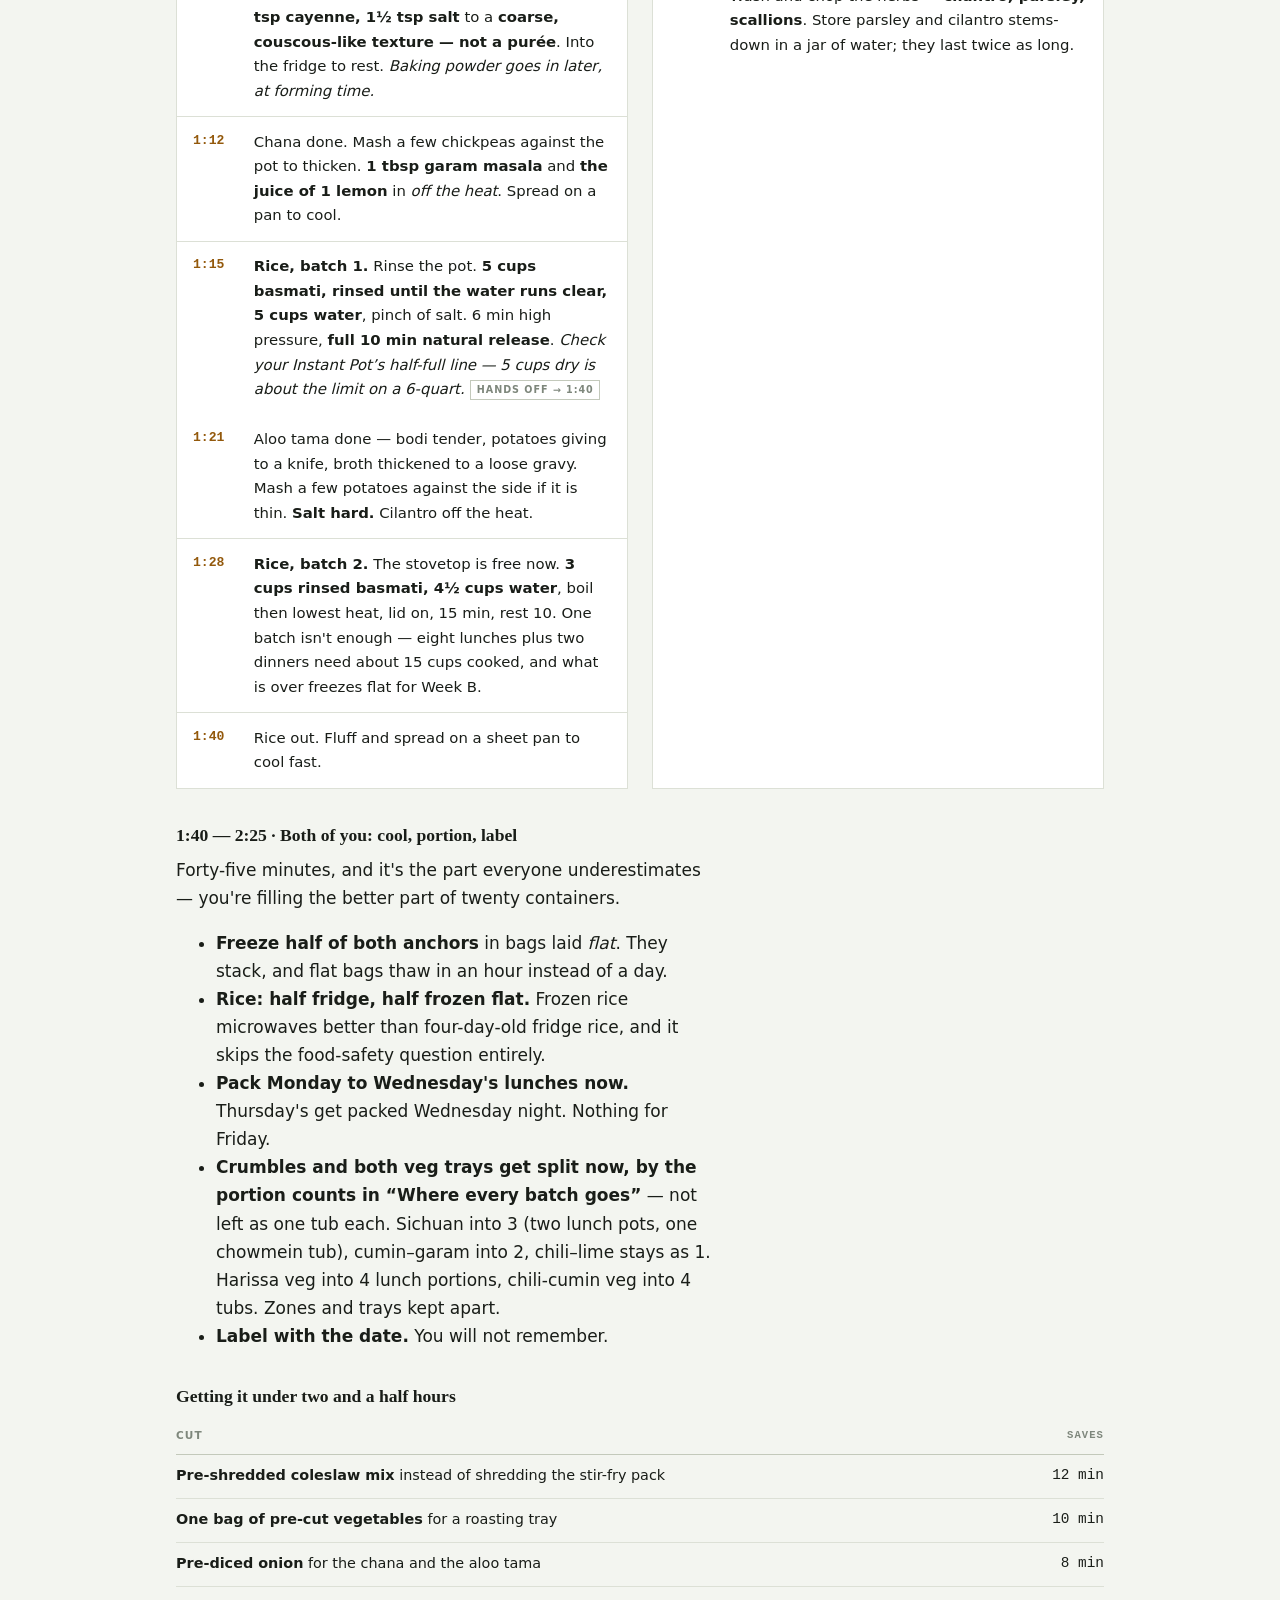
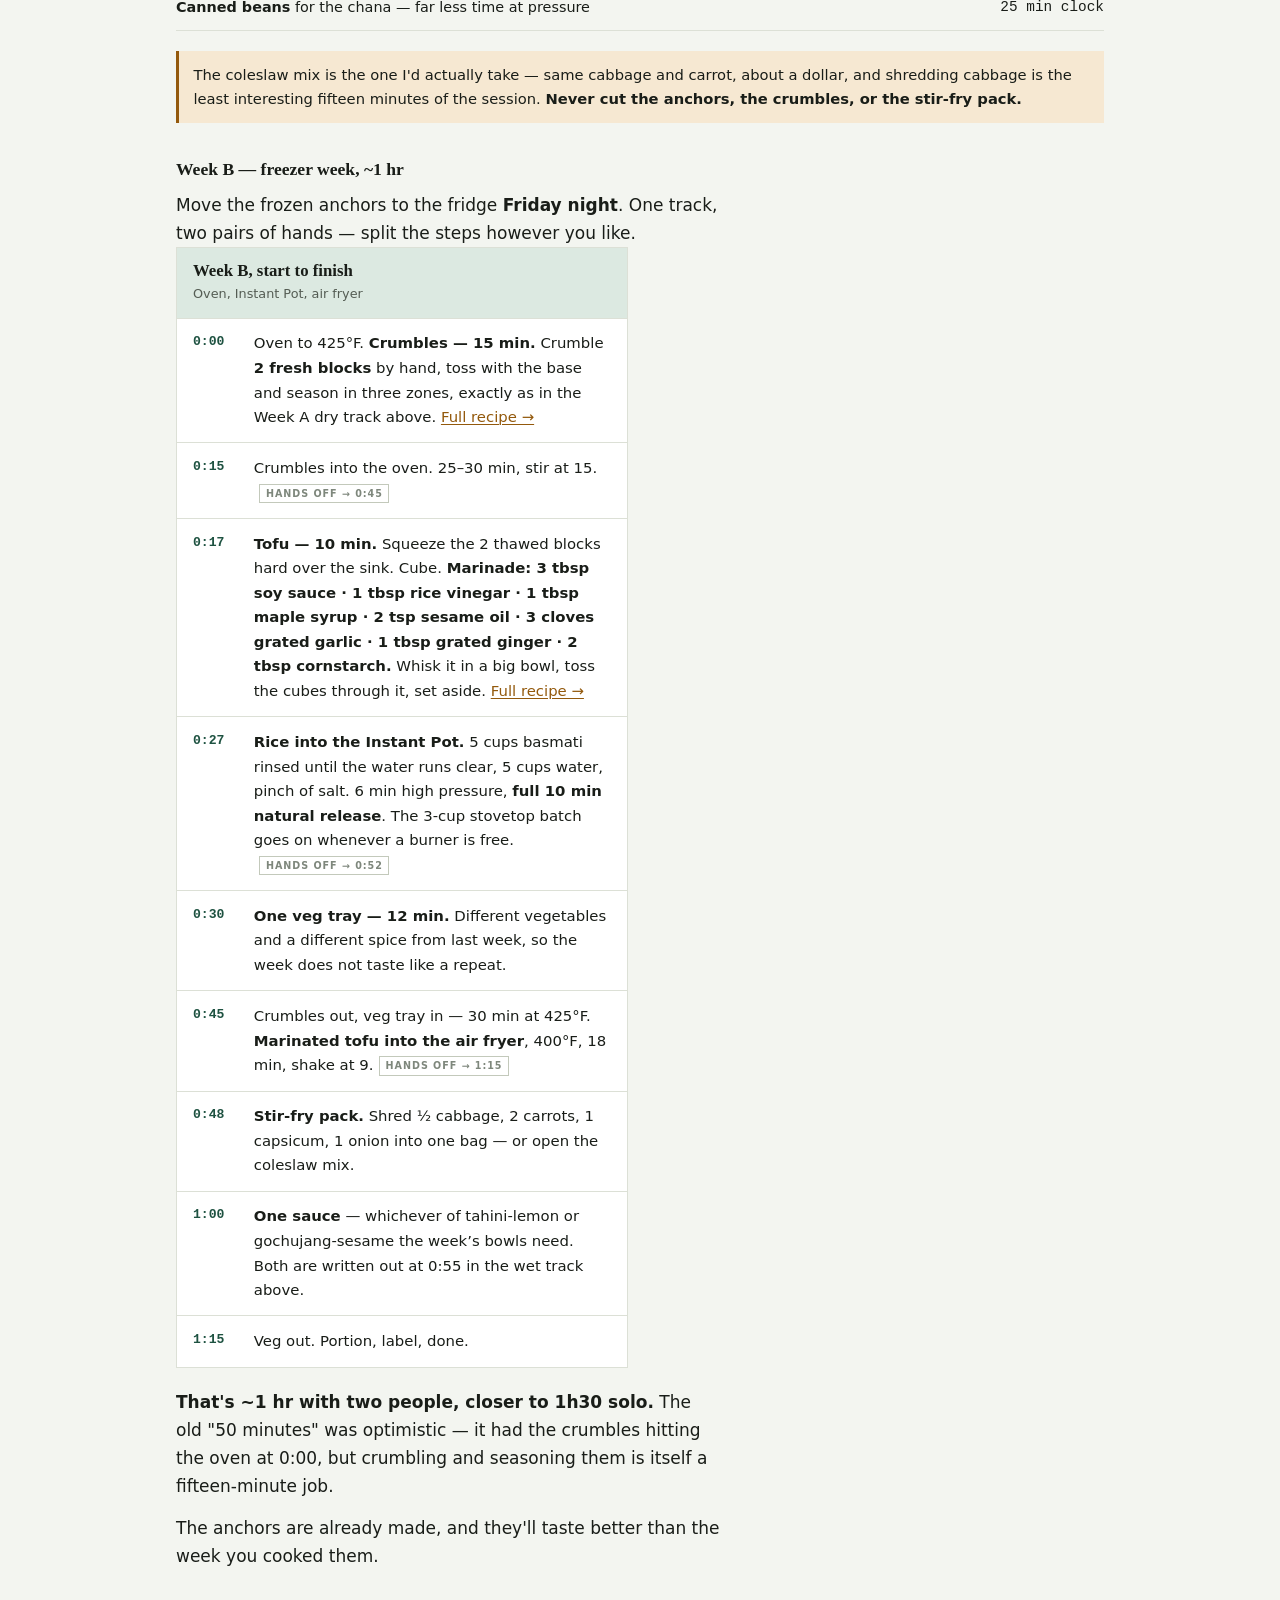
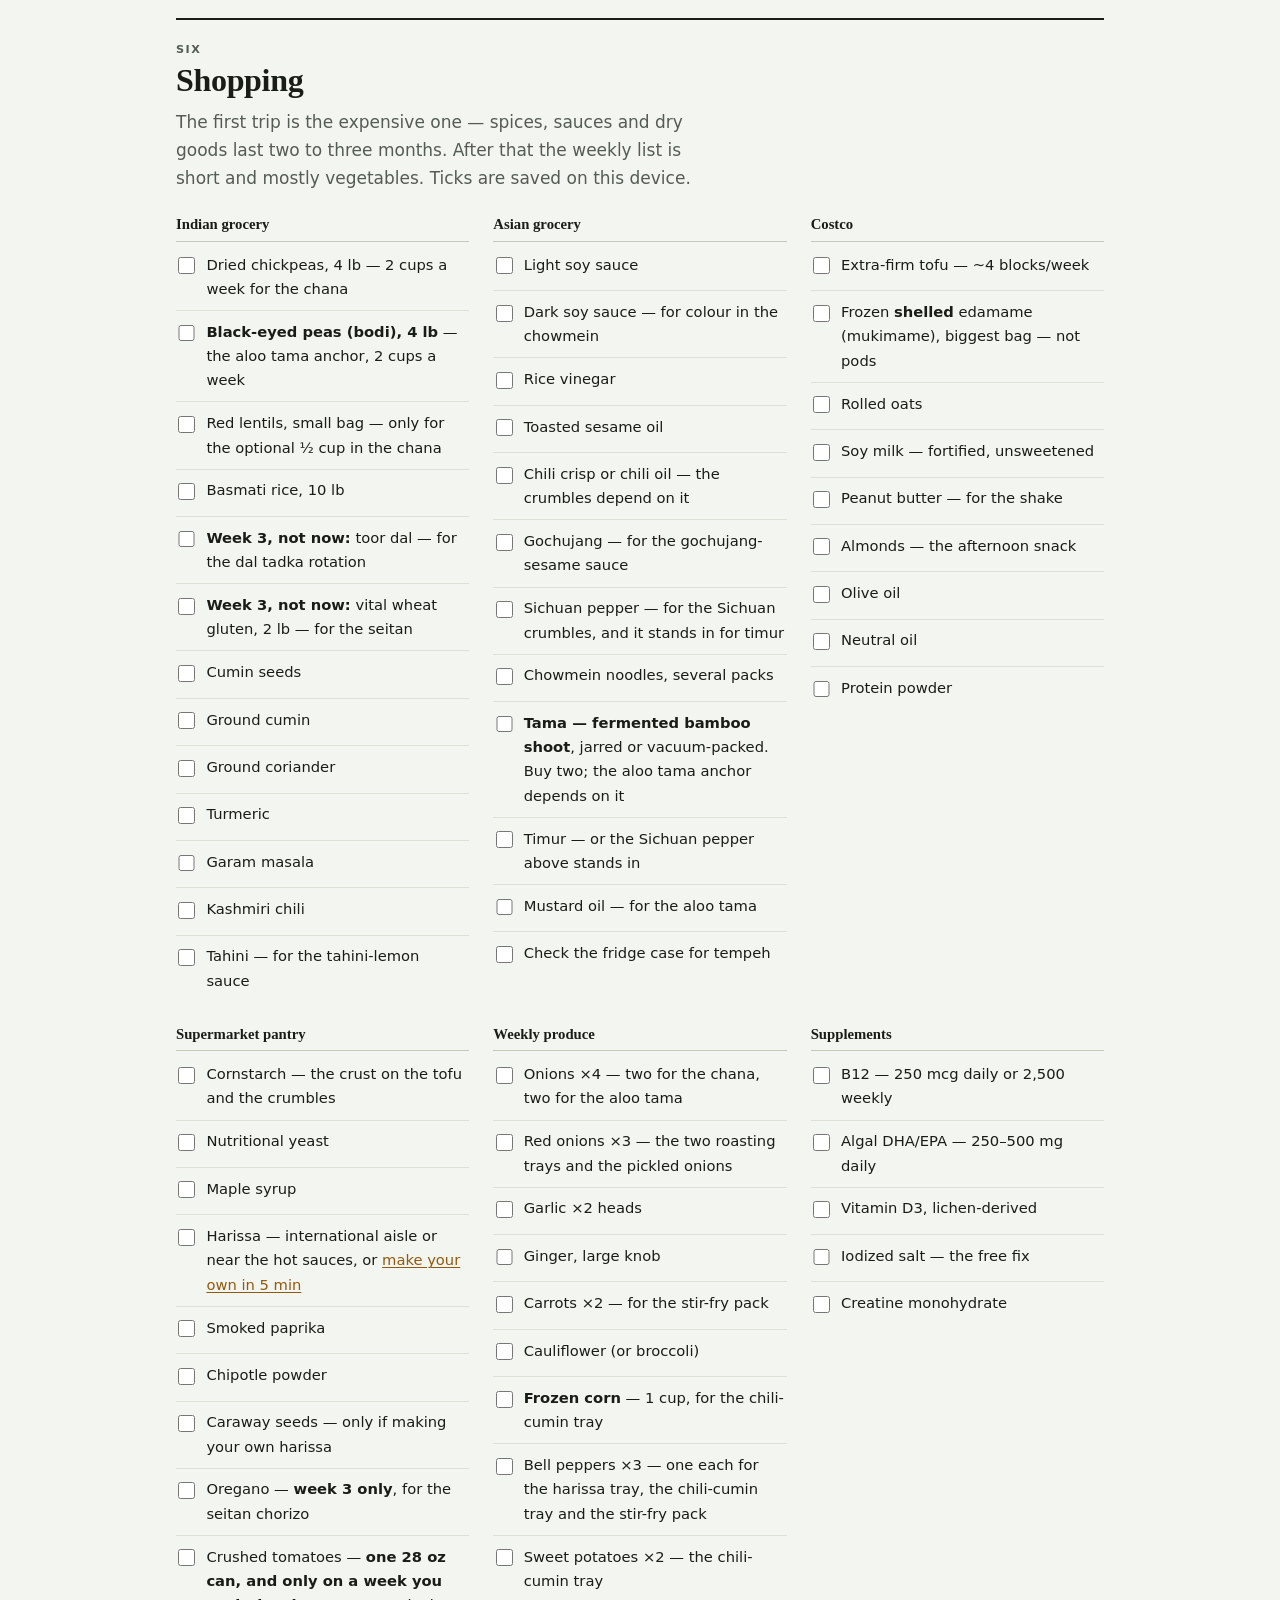
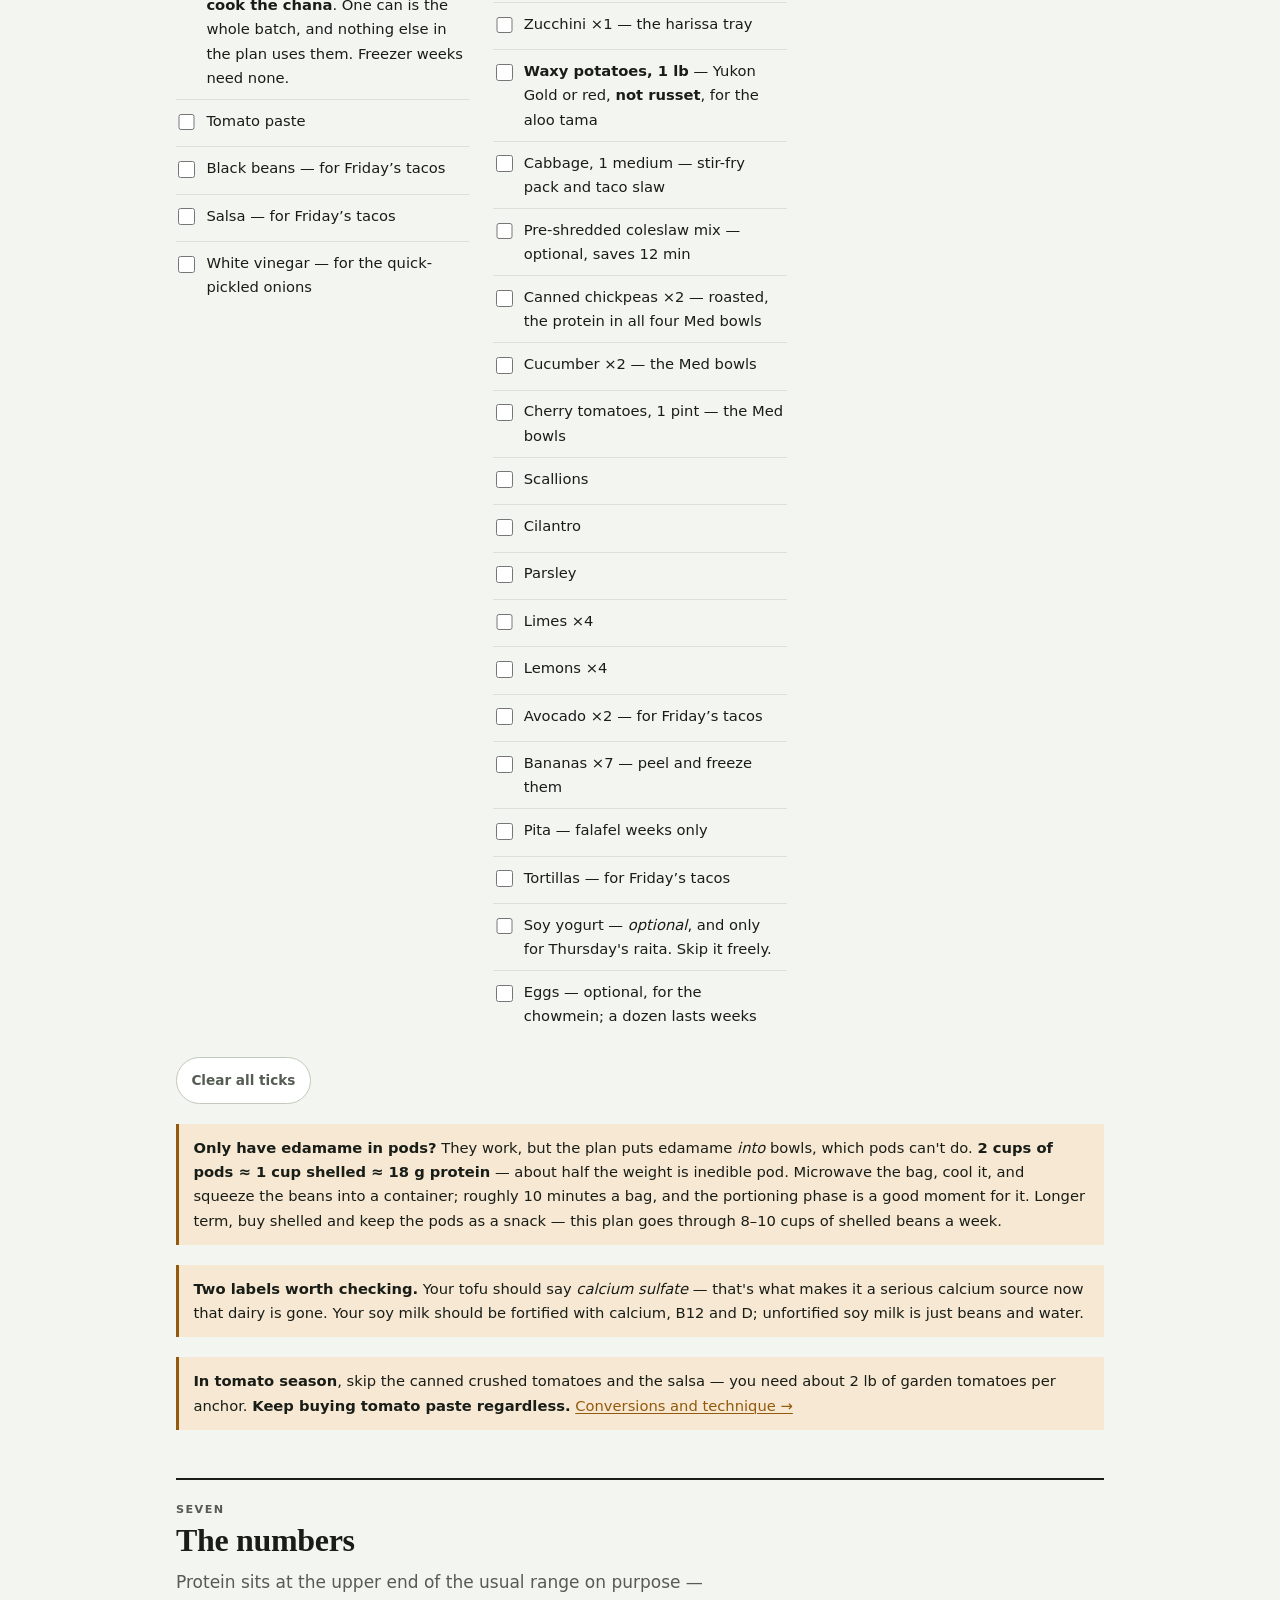
==== commit 7fed601d: "Macros for every meal, per person, with a calculator to keep them honest" ====
--- a/index.html
+++ b/index.html
@@ -220,7 +220,7 @@
     </div>
 
     <div class="prose" style="margin-top:1.25rem;">
-      <p><strong>Portions:</strong> Person A gets 1 cup rice and 1½ cups of the main; Person B gets 1½ cups rice, 2 cups of the main, plus a booster — a cup of edamame, ¼ cup crumbles, or 100 g of the spare crispy tofu.</p>
+      <p><strong>Portions:</strong> Person A gets 1 cup rice and 1½ cups of the main; Person B gets 1½ cups rice, 2 cups of the main, plus a booster — a cup of edamame (18 g), ½ cup crumbles (7 g), or 100 g of the spare crispy tofu (10 g).</p>
       <p><strong>Tuesday is now the easiest night of the week</strong> &mdash; nothing on that plate is cooked on the night. Tuesday and Thursday are the two to plan around if the week goes badly.</p>
     </div>
   </section>
@@ -538,11 +538,51 @@
       </table>
     </div>
 
+    <h3 class="sub">Macros per meal</h3>
+    <div class="prose"><p>Estimated from the recipes at the portions the plan states. <strong>Protein in grams, bold.</strong> Where a pan is shared &mdash; chowmein, sabzi, tacos &mdash; it is split 1&frac12; : 2 cups, so Person A gets 43% and Person B 57%, and B&rsquo;s booster is on its own line rather than baked into a dinner.</p></div>
+    <div class="tbl-scroll">
+      <table>
+        <thead><tr><th>Meal</th><th class="num" colspan="4">Person A &middot; kcal / protein / carbs / fat</th><th class="num" colspan="4">Person B &middot; kcal / protein / carbs / fat</th></tr></thead>
+        <tbody>
+          <tr><td>Breakfast shake</td><td class="num">562</td><td class="num"><strong>44</strong></td><td class="num">65</td><td class="num">14</td><td class="num">827</td><td class="num"><strong>54</strong></td><td class="num">86</td><td class="num">31</td></tr>
+          <tr><td>Mon lunch &middot; chana bowl</td><td class="num">598</td><td class="num"><strong>28</strong></td><td class="num">99</td><td class="num">12</td><td class="num">894</td><td class="num"><strong>44</strong></td><td class="num">144</td><td class="num">19</td></tr>
+          <tr><td>Tue + Thu lunch &middot; Med bowl <span class="mins">as written</span></td><td class="num">585</td><td class="num"><strong>20</strong></td><td class="num">94</td><td class="num">16</td><td class="num">954</td><td class="num"><strong>38</strong></td><td class="num">144</td><td class="num">28</td></tr>
+          <tr><td>Tue + Thu lunch &middot; Med bowl <span class="mins">A adds &frac12; cup edamame</span></td><td class="num">679</td><td class="num"><strong>29</strong></td><td class="num">101</td><td class="num">20</td><td class="num">954</td><td class="num"><strong>38</strong></td><td class="num">144</td><td class="num">28</td></tr>
+          <tr><td>Wed lunch &middot; Sichuan crumble bowl</td><td class="num">640</td><td class="num"><strong>25</strong></td><td class="num">90</td><td class="num">22</td><td class="num">924</td><td class="num"><strong>41</strong></td><td class="num">125</td><td class="num">32</td></tr>
+          <tr><td>Mon dinner &middot; sticky tofu <span class="mins">150 / 250 g tofu</span></td><td class="num">628</td><td class="num"><strong>25</strong></td><td class="num">95</td><td class="num">18</td><td class="num">881</td><td class="num"><strong>39</strong></td><td class="num">128</td><td class="num">25</td></tr>
+          <tr><td>Tue dinner &middot; aloo tama <span class="mins">100 / 200 g tofu</span></td><td class="num">575</td><td class="num"><strong>27</strong></td><td class="num">89</td><td class="num">13</td><td class="num">883</td><td class="num"><strong>43</strong></td><td class="num">130</td><td class="num">22</td></tr>
+          <tr><td>Wed dinner &middot; chowmein <span class="mins">with eggs and crumbles</span></td><td class="num">432</td><td class="num"><strong>24</strong></td><td class="num">37</td><td class="num">24</td><td class="num">573</td><td class="num"><strong>32</strong></td><td class="num">48</td><td class="num">31</td></tr>
+          <tr><td>Thu dinner &middot; chana, jeera rice, sabzi</td><td class="num">801</td><td class="num"><strong>30</strong></td><td class="num">119</td><td class="num">25</td><td class="num">1,100</td><td class="num"><strong>41</strong></td><td class="num">165</td><td class="num">34</td></tr>
+          <tr><td>Fri dinner &middot; tacos <span class="mins">3 / 4 corn tortillas</span></td><td class="num">674</td><td class="num"><strong>30</strong></td><td class="num">84</td><td class="num">27</td><td class="num">895</td><td class="num"><strong>39</strong></td><td class="num">112</td><td class="num">36</td></tr>
+          <tr><td>Fri dinner &middot; falafel night <span class="mins">1 / 2 pita</span></td><td class="num">821</td><td class="num"><strong>33</strong></td><td class="num">122</td><td class="num">25</td><td class="num">1,057</td><td class="num"><strong>40</strong></td><td class="num">159</td><td class="num">32</td></tr>
+          <tr><td>Snack &middot; 1 oz almonds</td><td class="num">165</td><td class="num"><strong>6</strong></td><td class="num">6</td><td class="num">14</td><td class="num">165</td><td class="num"><strong>6</strong></td><td class="num">6</td><td class="num">14</td></tr>
+          <tr><td>B&rsquo;s booster &middot; 1 cup edamame <span class="mins">on any dinner</span></td><td class="num">0</td><td class="num"><strong>0</strong></td><td class="num">0</td><td class="num">0</td><td class="num">188</td><td class="num"><strong>18</strong></td><td class="num">14</td><td class="num">8</td></tr>
+        </tbody>
+      </table>
+    </div>
+    <h3 class="sub">Where a day lands</h3>
+    <div class="prose"><p>Shake, the day&rsquo;s lunch and dinner, and the almond snack. Person B&rsquo;s column includes the edamame booster. The Med bowl days use the bowl as written; Person A adding the &frac12; cup of edamame moves those days up 9 g and about 95 kcal.</p></div>
+    <div class="tbl-scroll">
+      <table>
+        <thead><tr><th>Day</th><th class="num" colspan="2">Person A &middot; kcal / protein</th><th class="num" colspan="2">Person B &middot; kcal / protein</th></tr></thead>
+        <tbody>
+          <tr><td>Monday</td><td class="num">1,952</td><td class="num"><strong>103</strong></td><td class="num">2,954</td><td class="num"><strong>161</strong></td></tr>
+          <tr><td>Tuesday</td><td class="num">1,887</td><td class="num"><strong>96</strong></td><td class="num">3,017</td><td class="num"><strong>160</strong></td></tr>
+          <tr><td>Wednesday</td><td class="num">1,799</td><td class="num"><strong>99</strong></td><td class="num">2,677</td><td class="num"><strong>151</strong></td></tr>
+          <tr><td>Thursday</td><td class="num">2,113</td><td class="num"><strong>100</strong></td><td class="num">3,234</td><td class="num"><strong>158</strong></td></tr>
+          <tr><td>Friday, before lunch out</td><td class="num">1,401</td><td class="num"><strong>79</strong></td><td class="num">2,075</td><td class="num"><strong>118</strong></td></tr>
+        </tbody>
+      </table>
+    </div>
+    <div class="note">
+      <p><strong>Two things the numbers say.</strong> The Mediterranean bowl is the weakest lunch for protein &mdash; roasted chickpeas and tahini top out around 20 g for Person A &mdash; so <strong>the &frac12; cup of edamame in that bowl should be standard for both of you</strong>, not a fix for a short day. And Thursday runs heavy on calories for Person B: two cups of chana plus jeera rice plus the sabzi is an 1,100 kcal plate, so that is the night to make the booster &frac12; cup of crumbles instead of a full cup of edamame.</p>
+    </div>
+
     <div class="cards" style="margin-top:1.5rem;">
       <div class="card">
         <h3>Portion at the plate, not in the pot</h3>
         <p>There's a 1.7× spread between you, so cooking two versions of everything would double the work. Cook one, and add a booster when serving.</p>
-        <p>½ cup edamame = <strong>9 g</strong> · 1 cup = <strong>18 g</strong> · 100 g tofu = <strong>10 g</strong> · ¼ cup crumbles = <strong>8 g</strong> · 2 tbsp peanut butter = <strong>8 g</strong>.</p>
+        <p>½ cup edamame = <strong>9 g</strong> · 1 cup = <strong>18 g</strong> · 100 g crispy tofu = <strong>10 g</strong> · ½ cup crumbles = <strong>7 g</strong> · ½ cup roasted chickpeas = <strong>9 g</strong> · 2 tbsp peanut butter = <strong>8 g</strong>.</p>
       </div>
       <div class="card">
         <h3>A note on Person A's calories</h3>
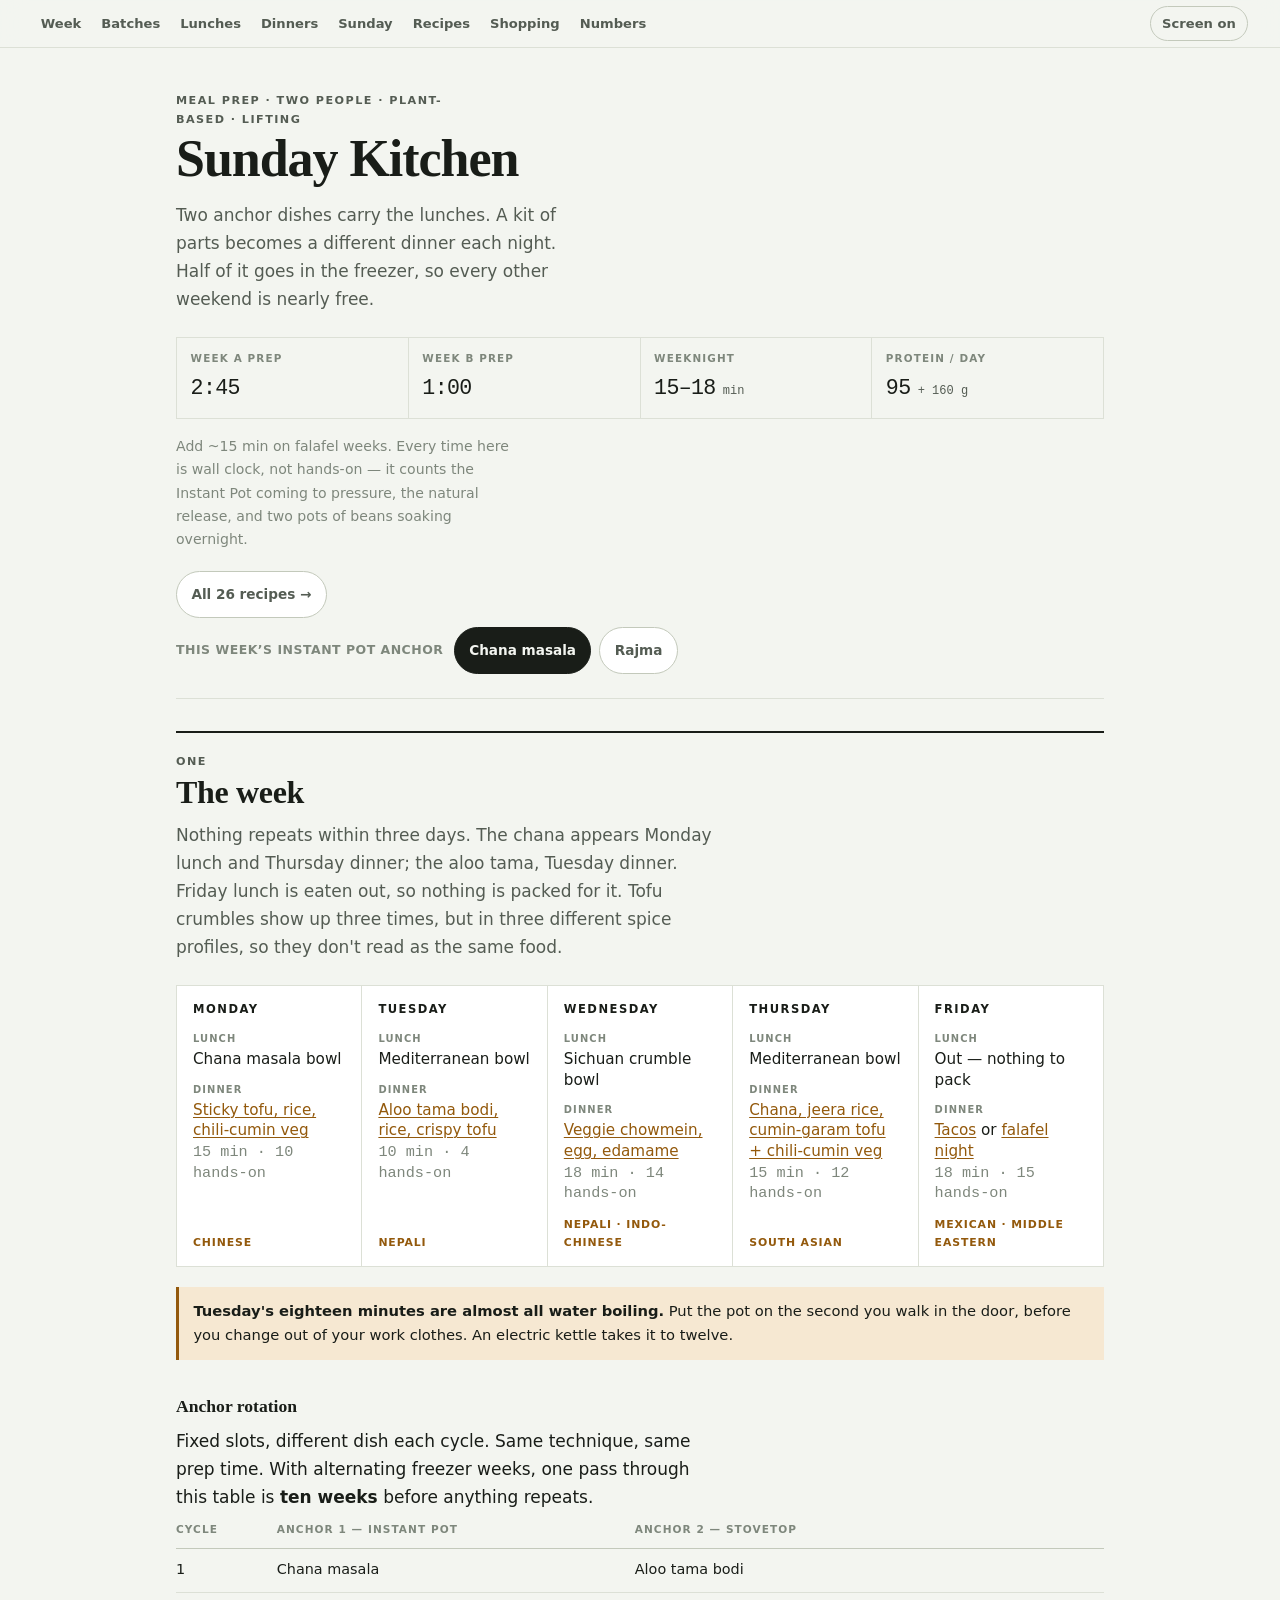
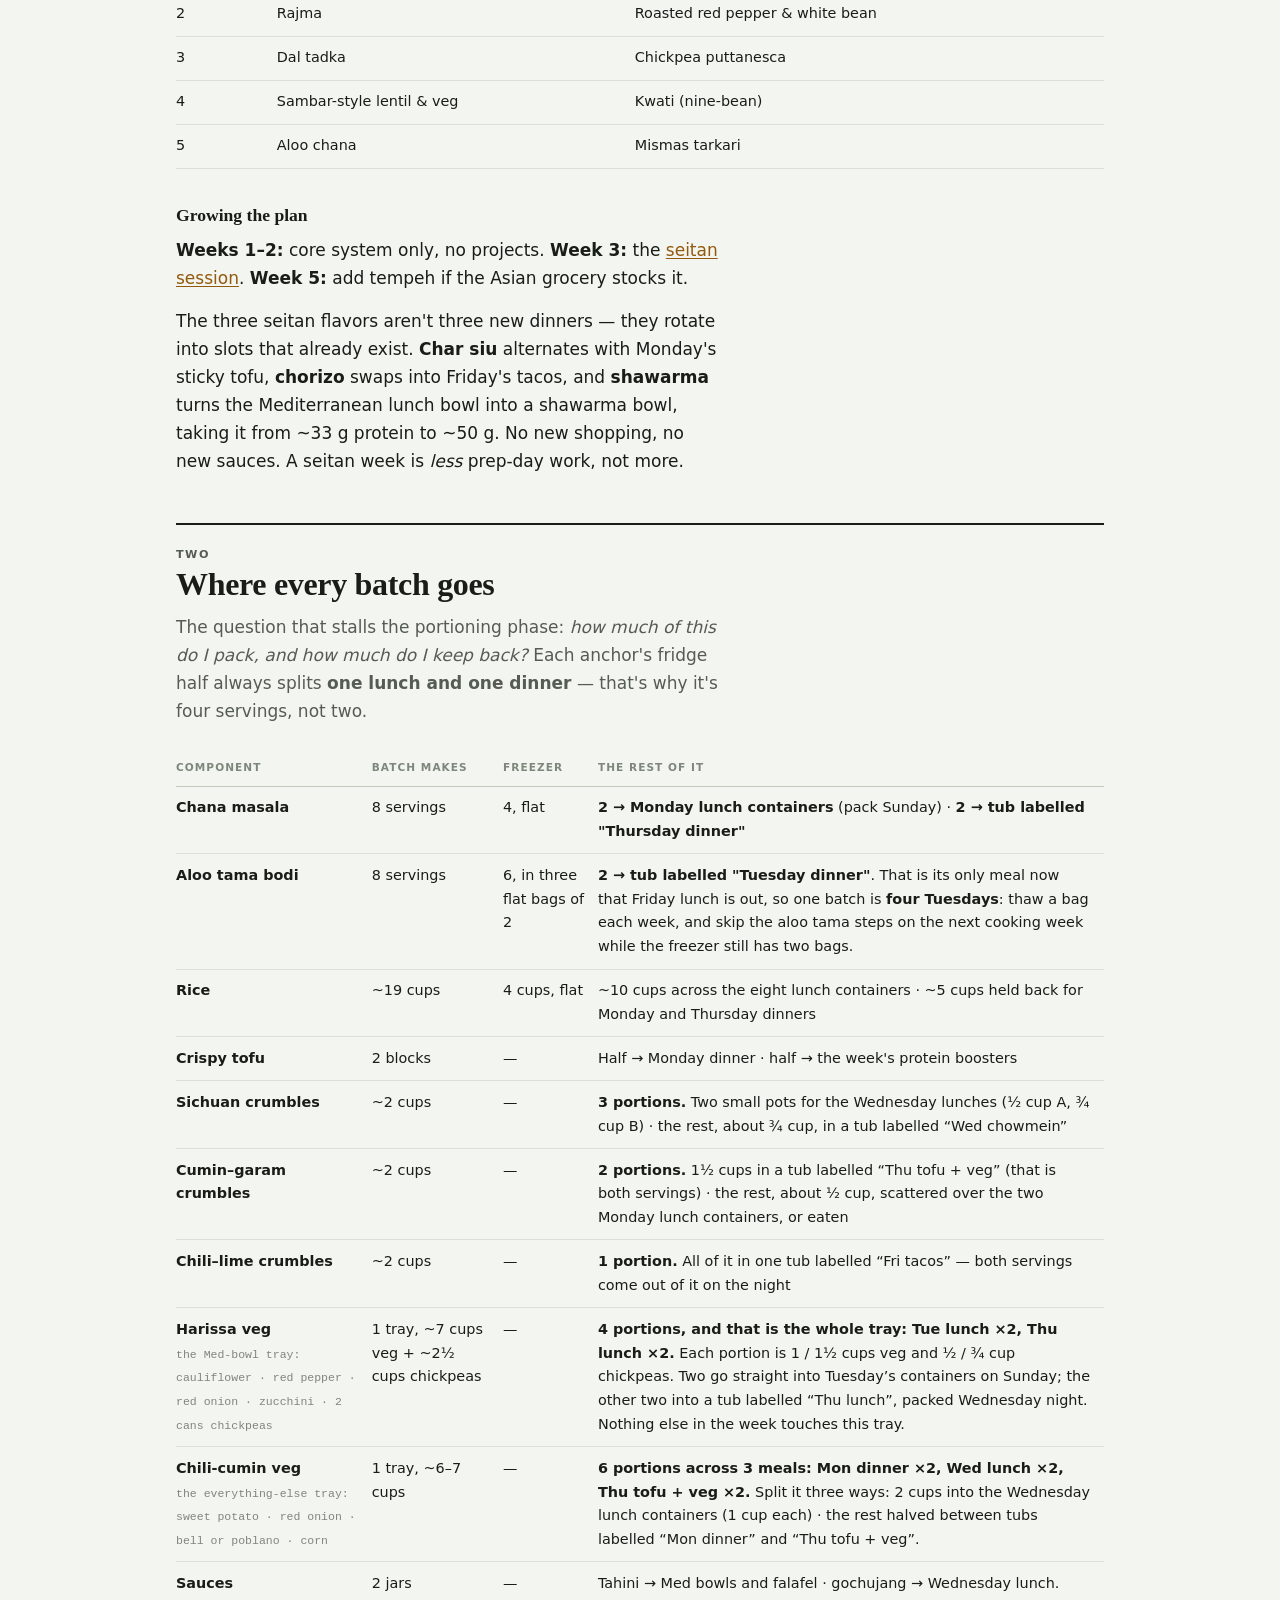
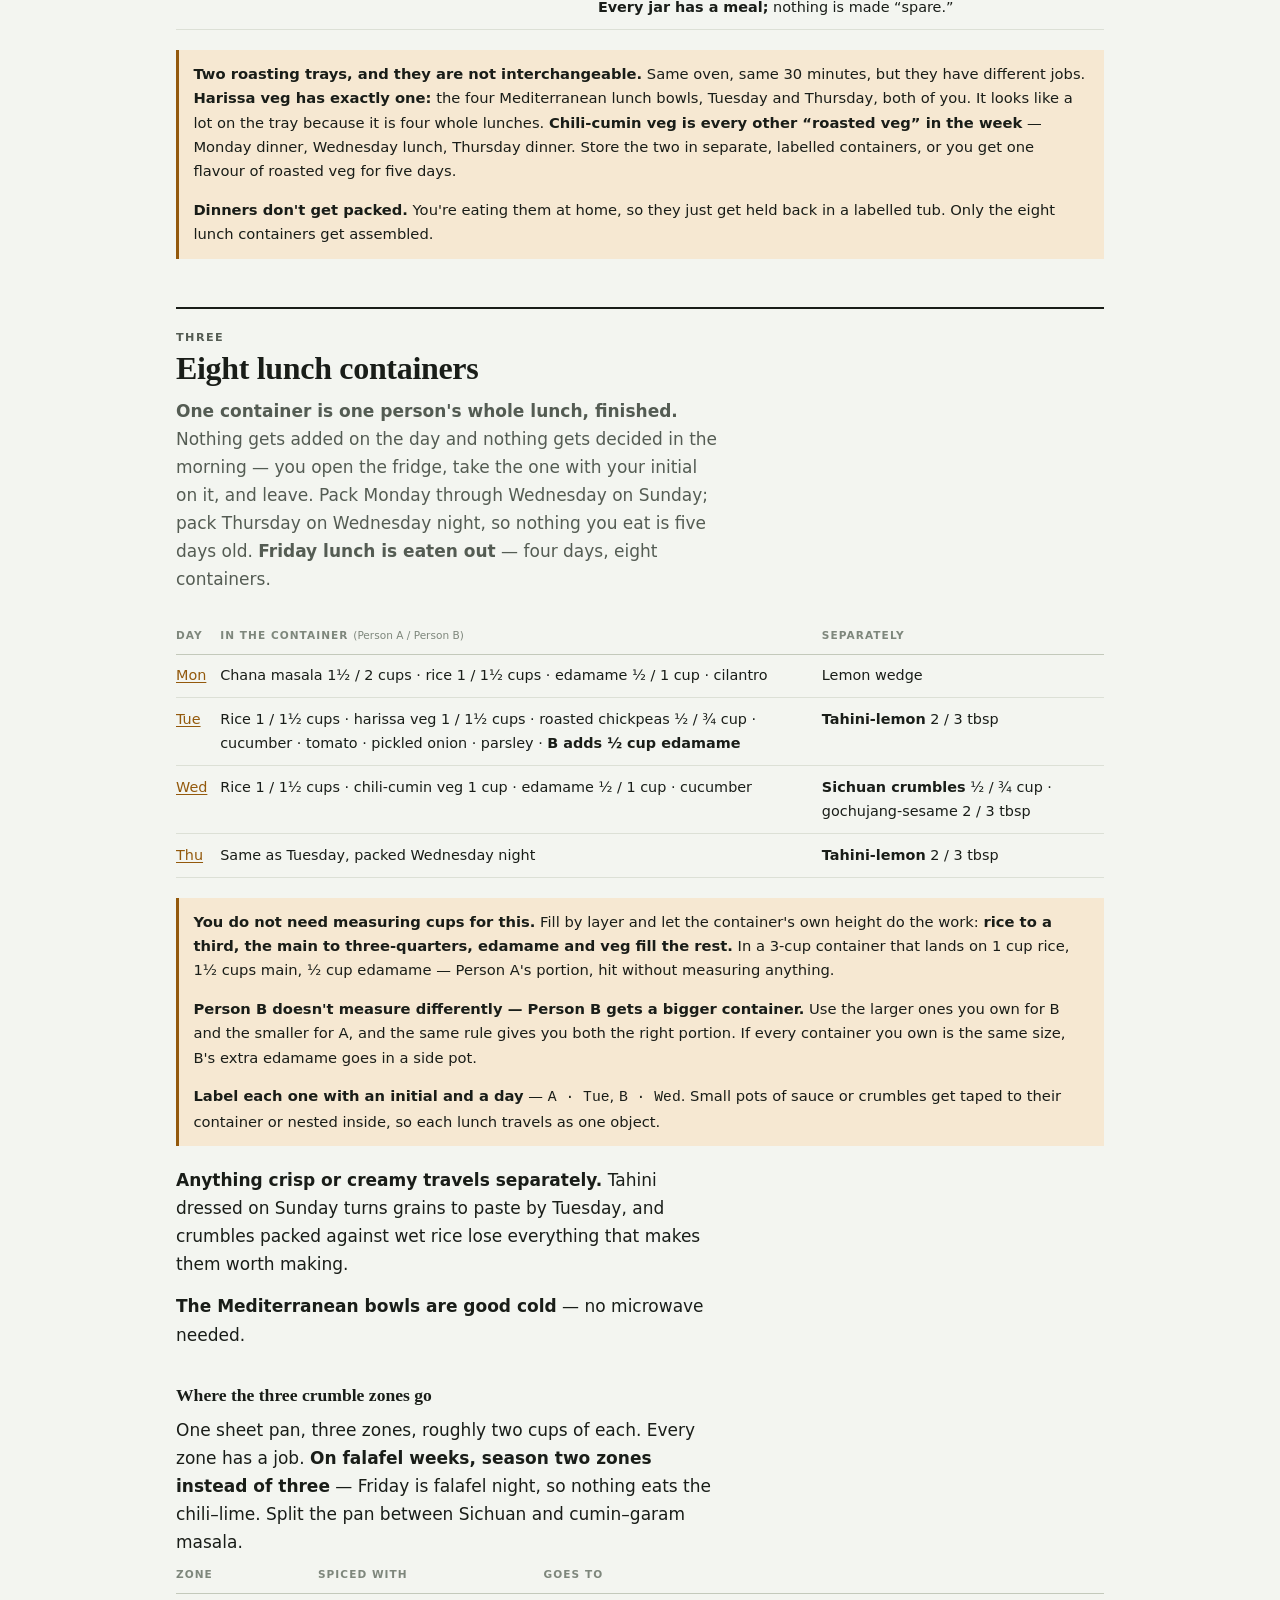
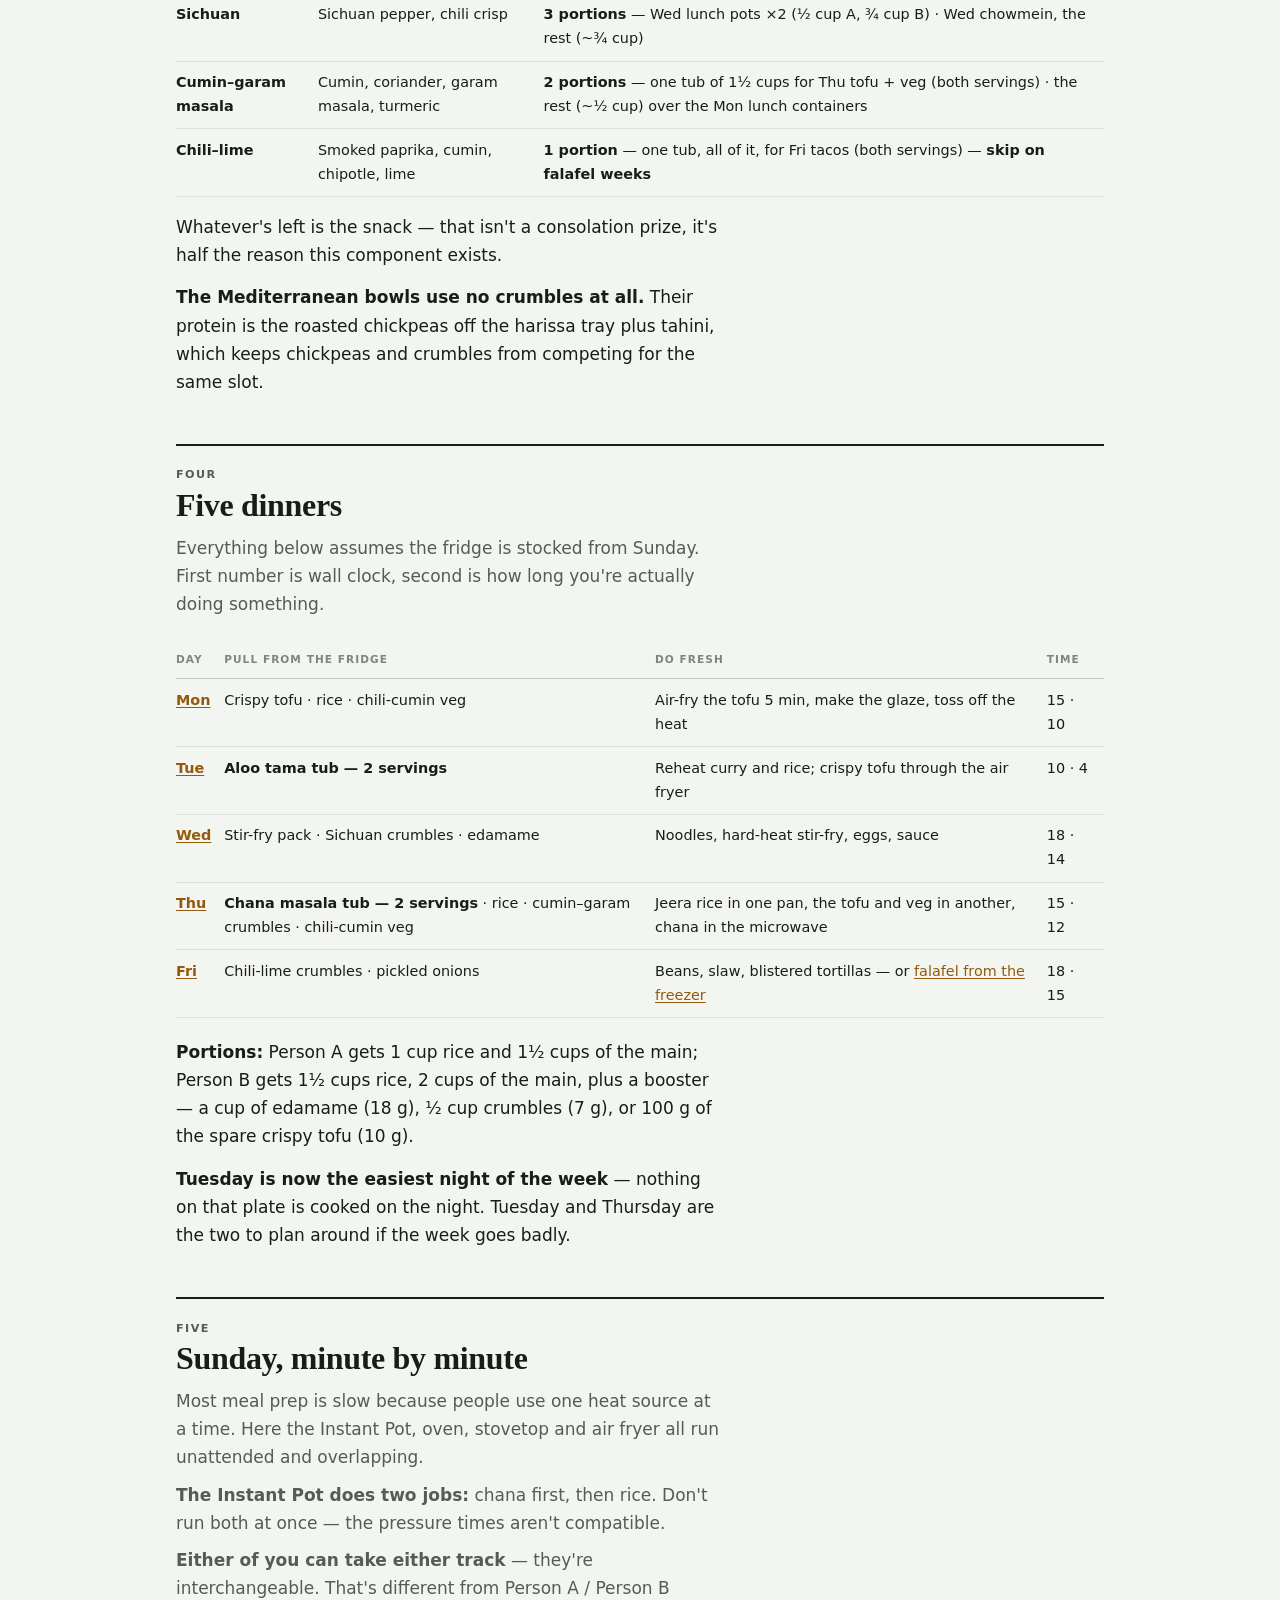
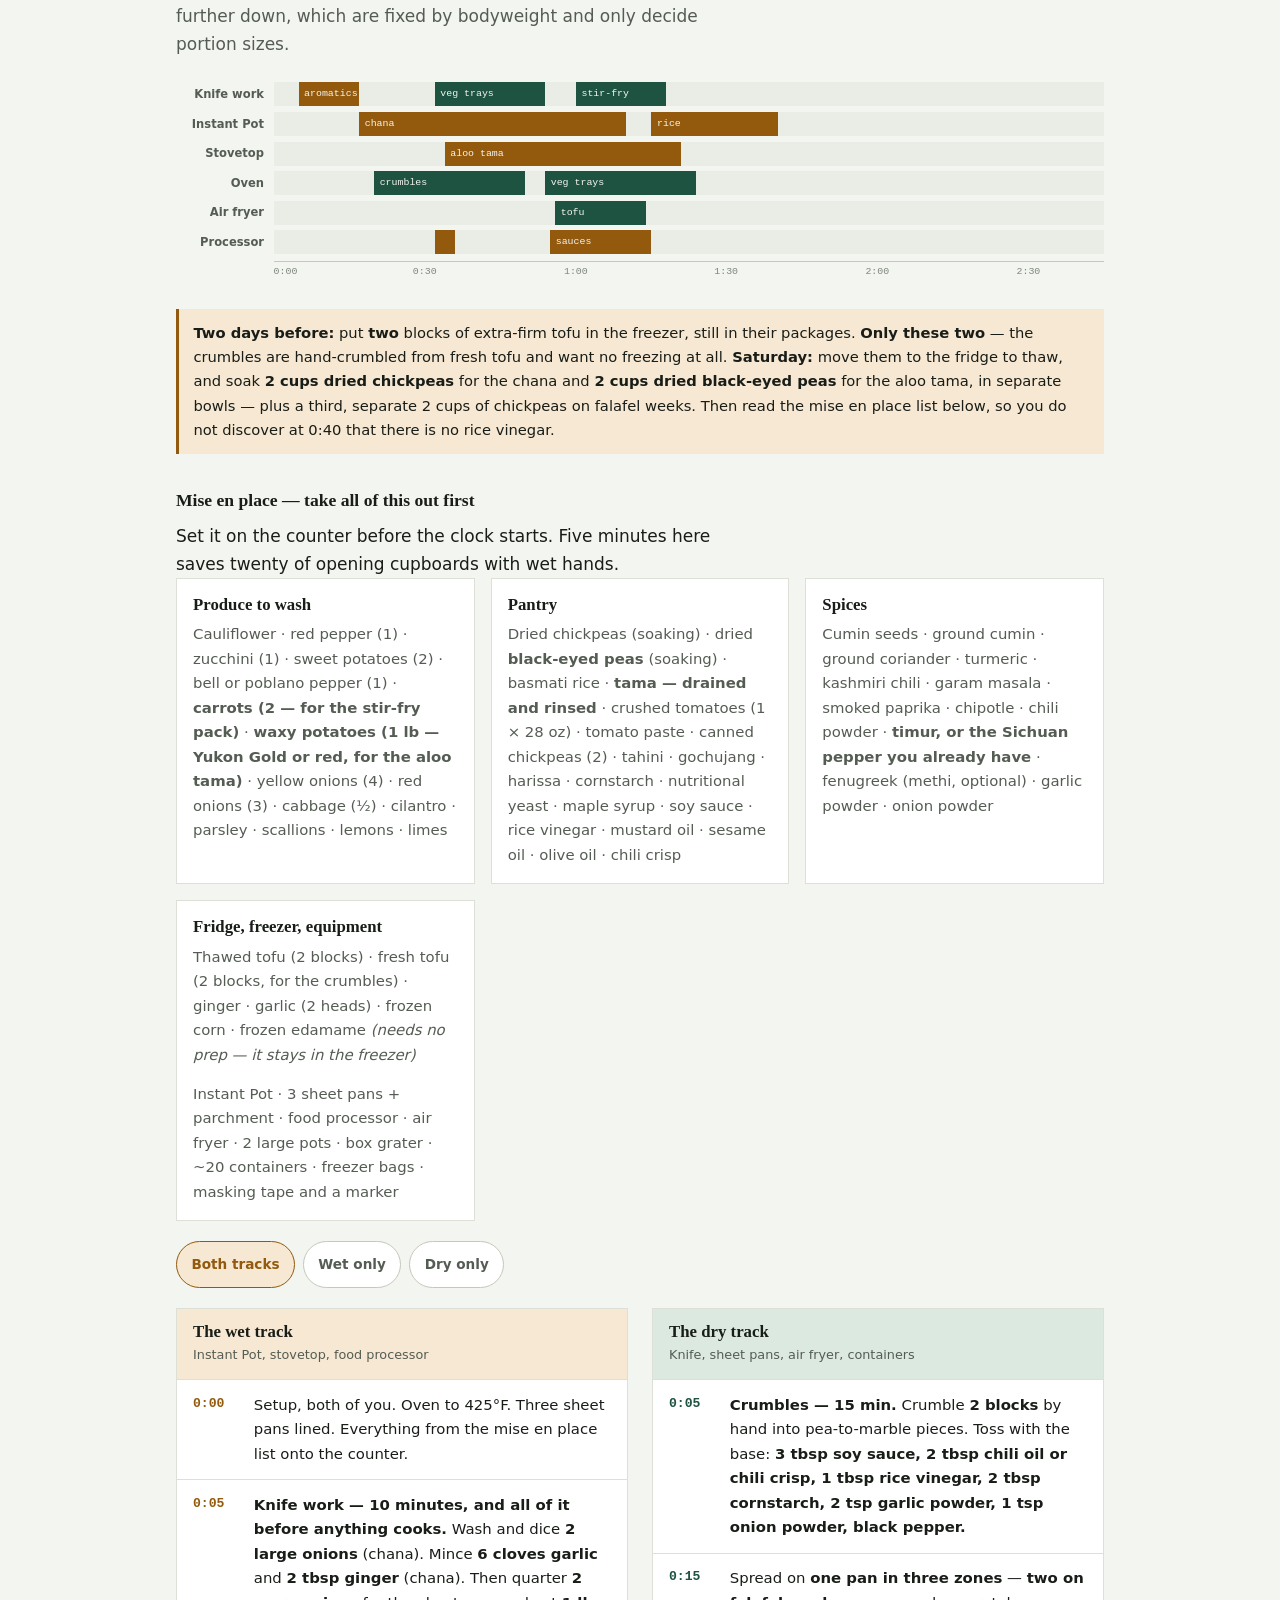
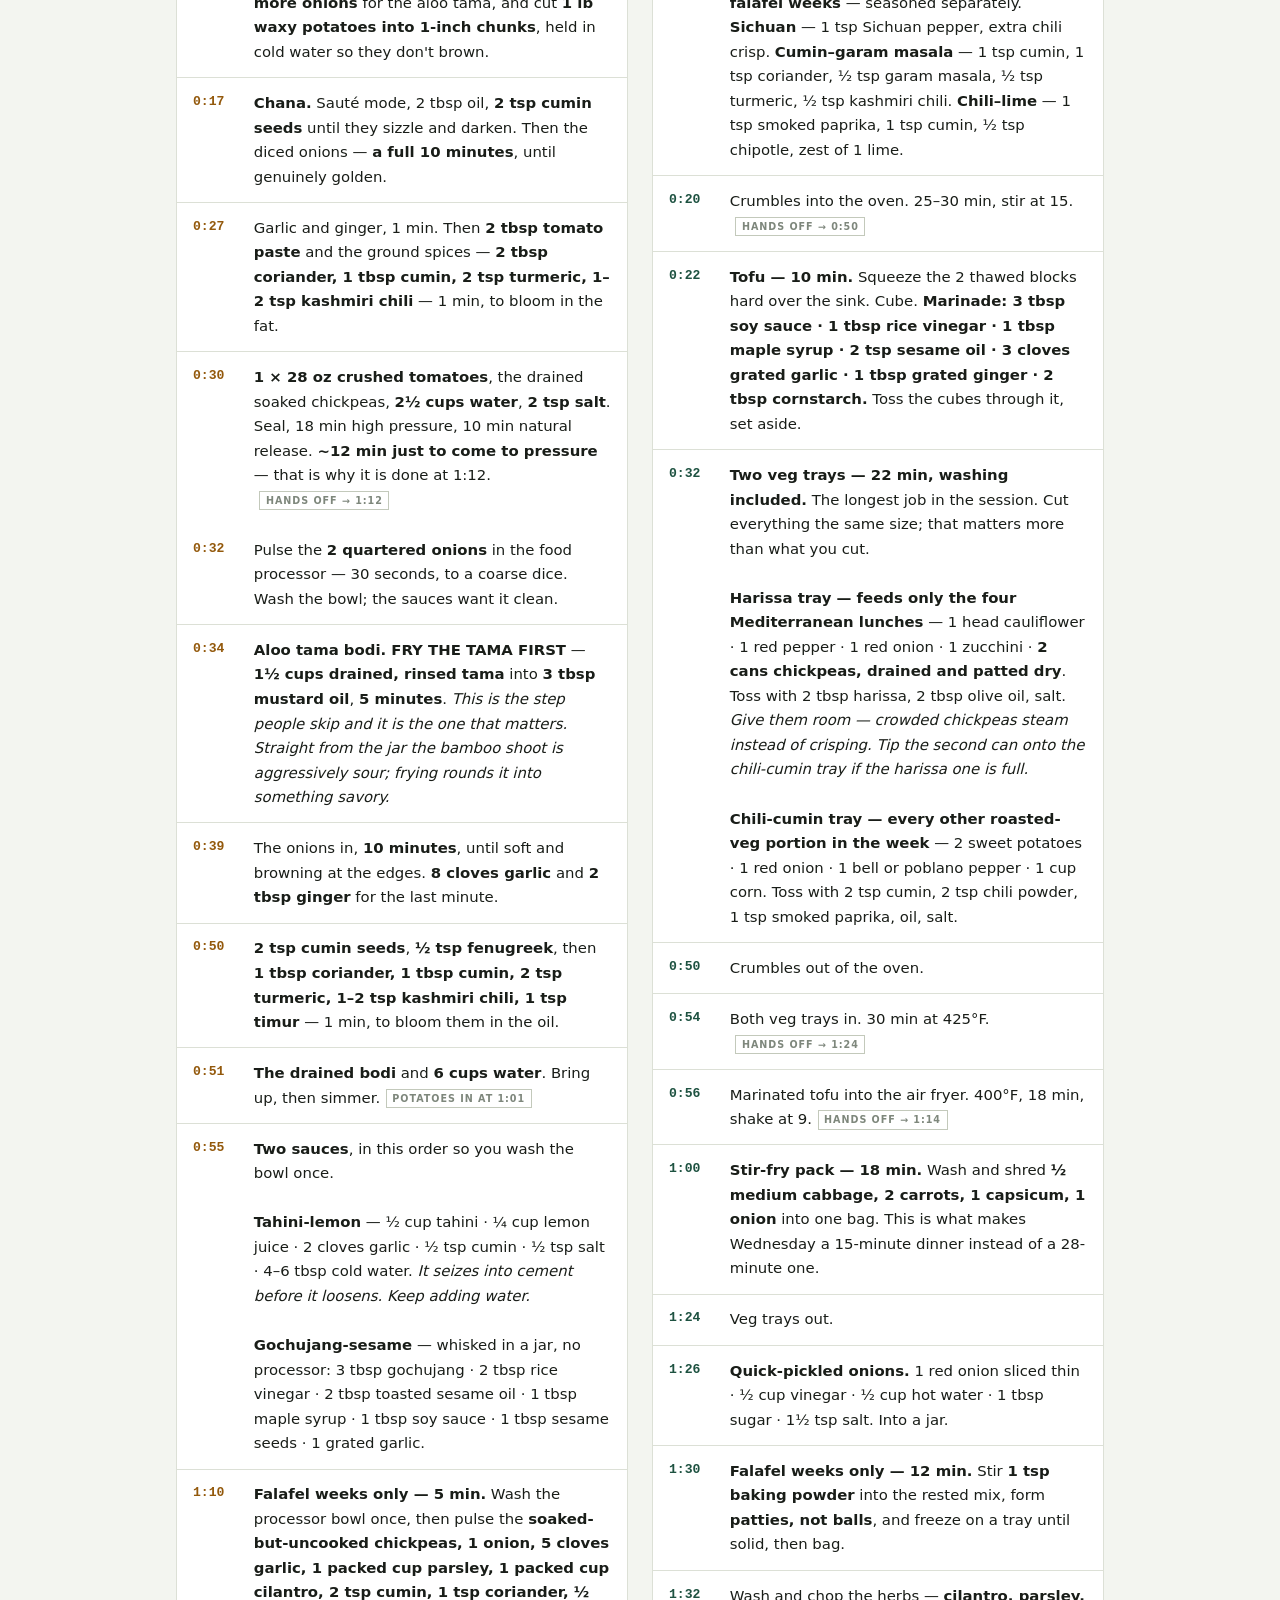
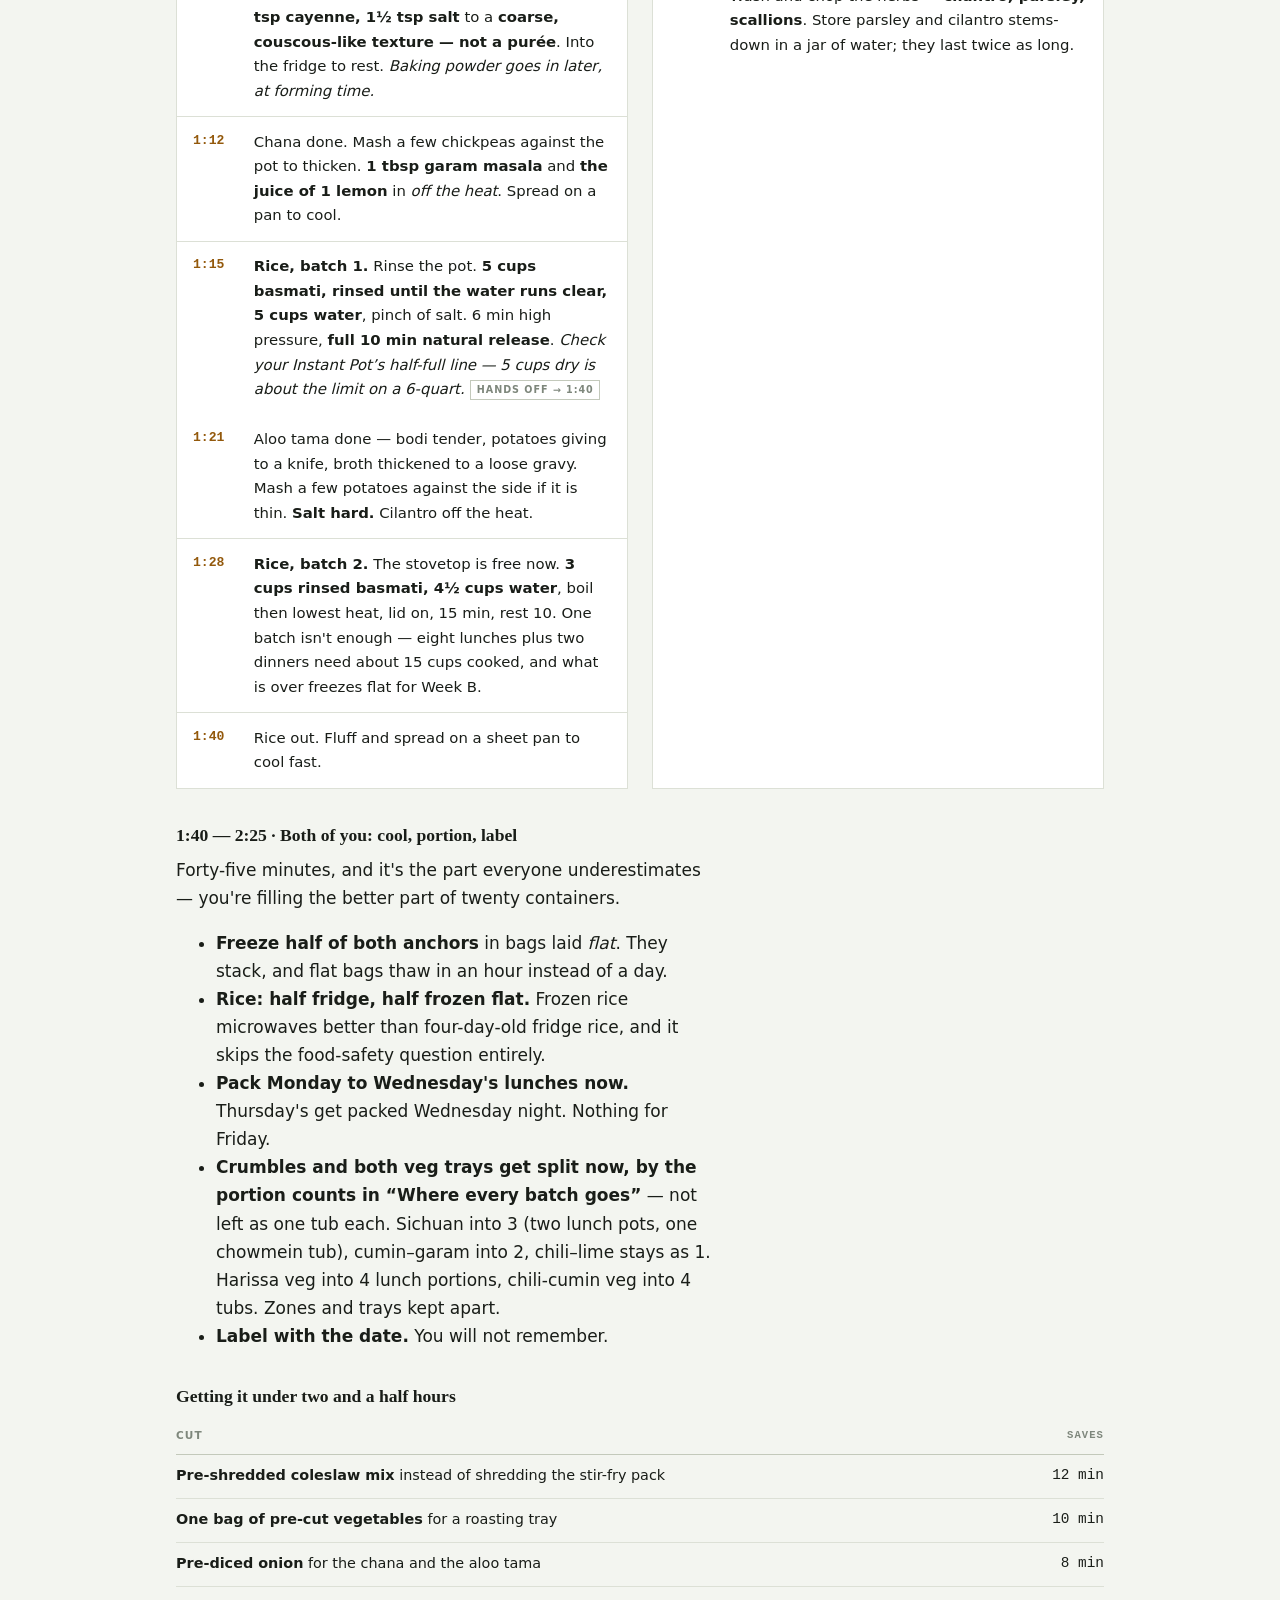
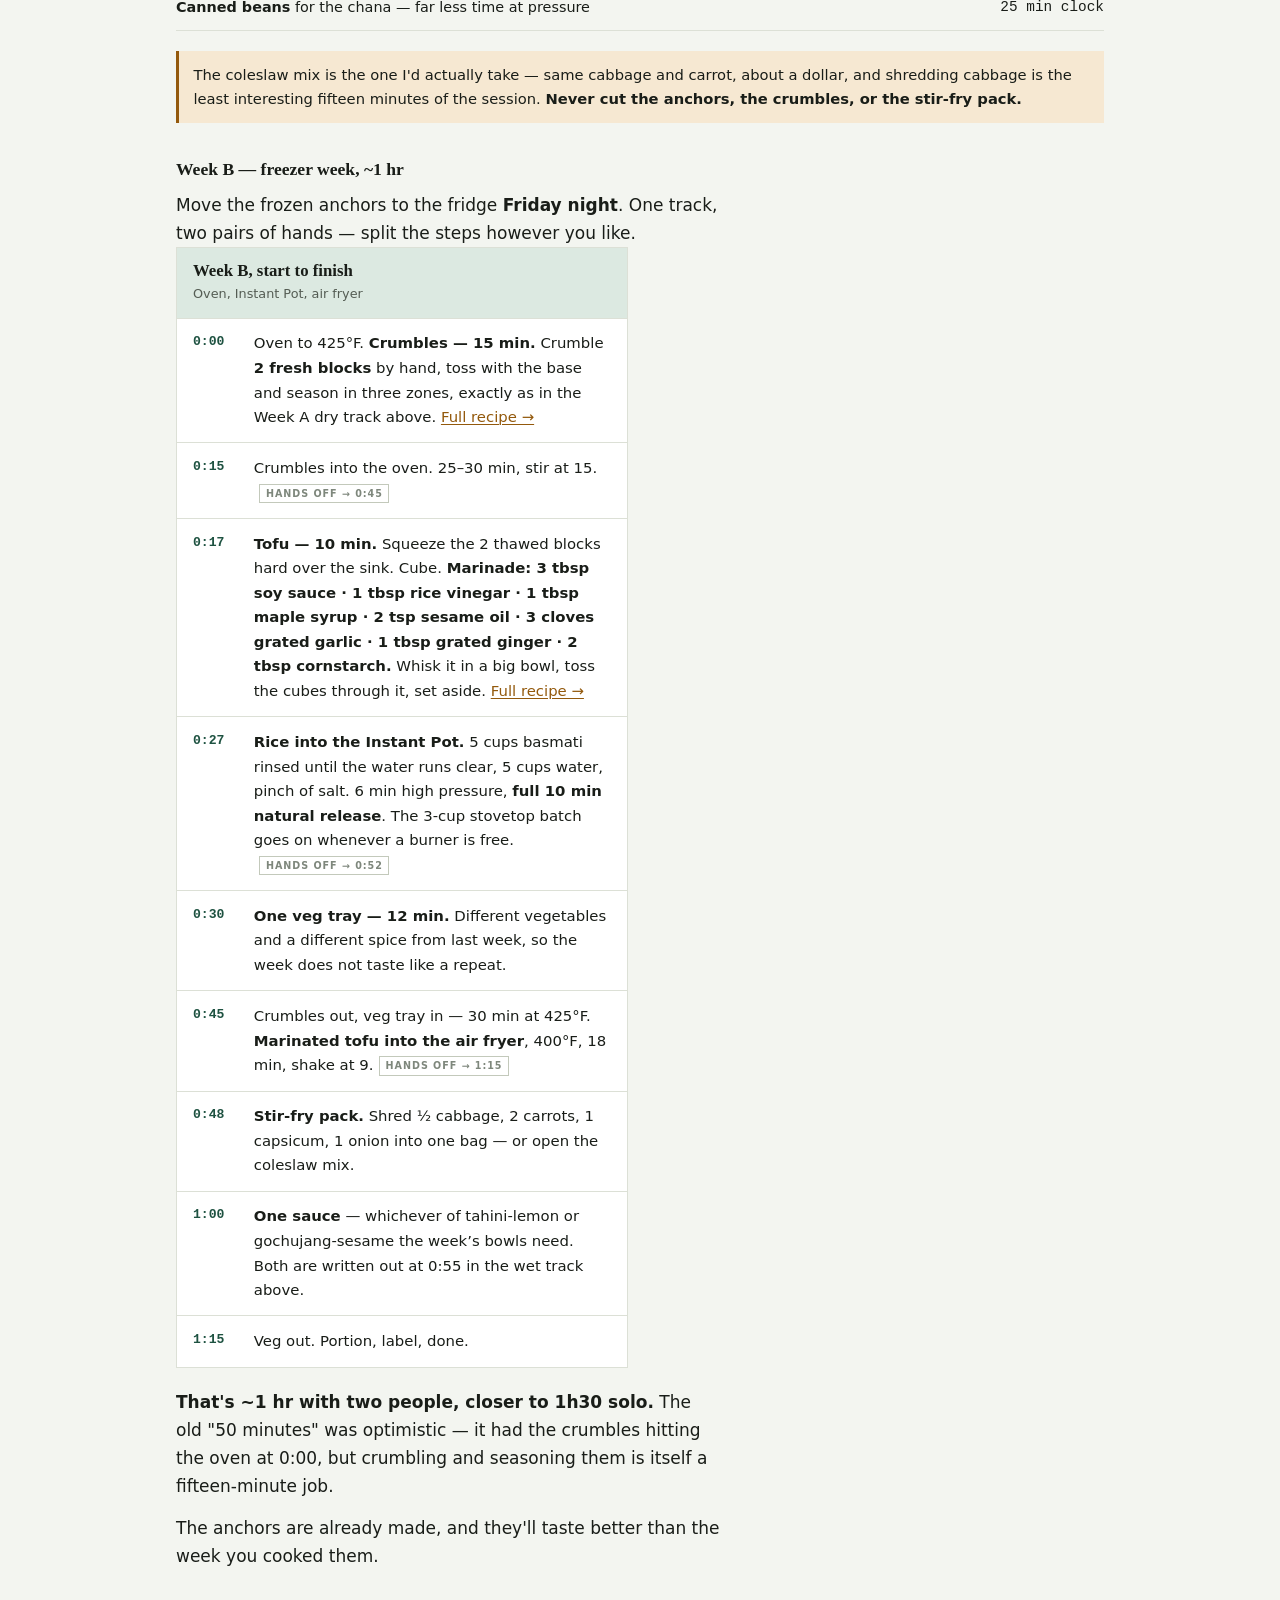
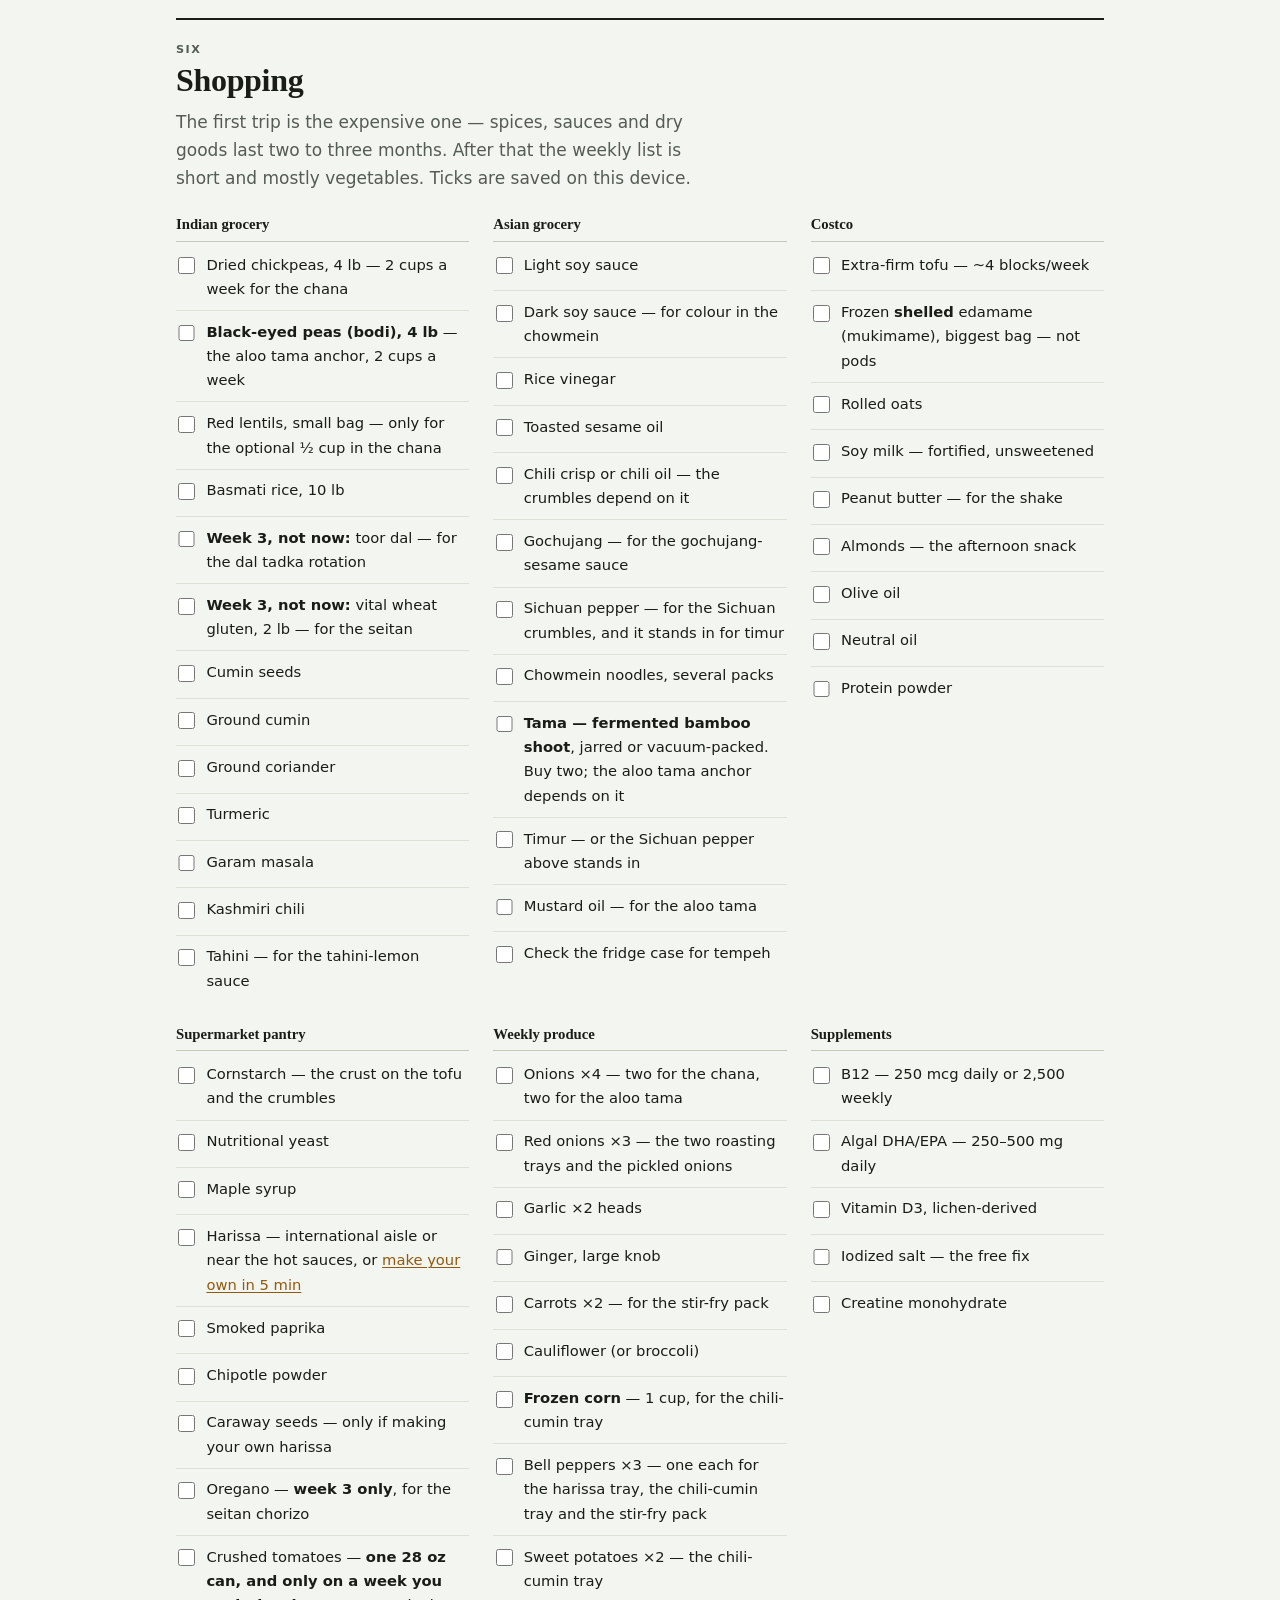
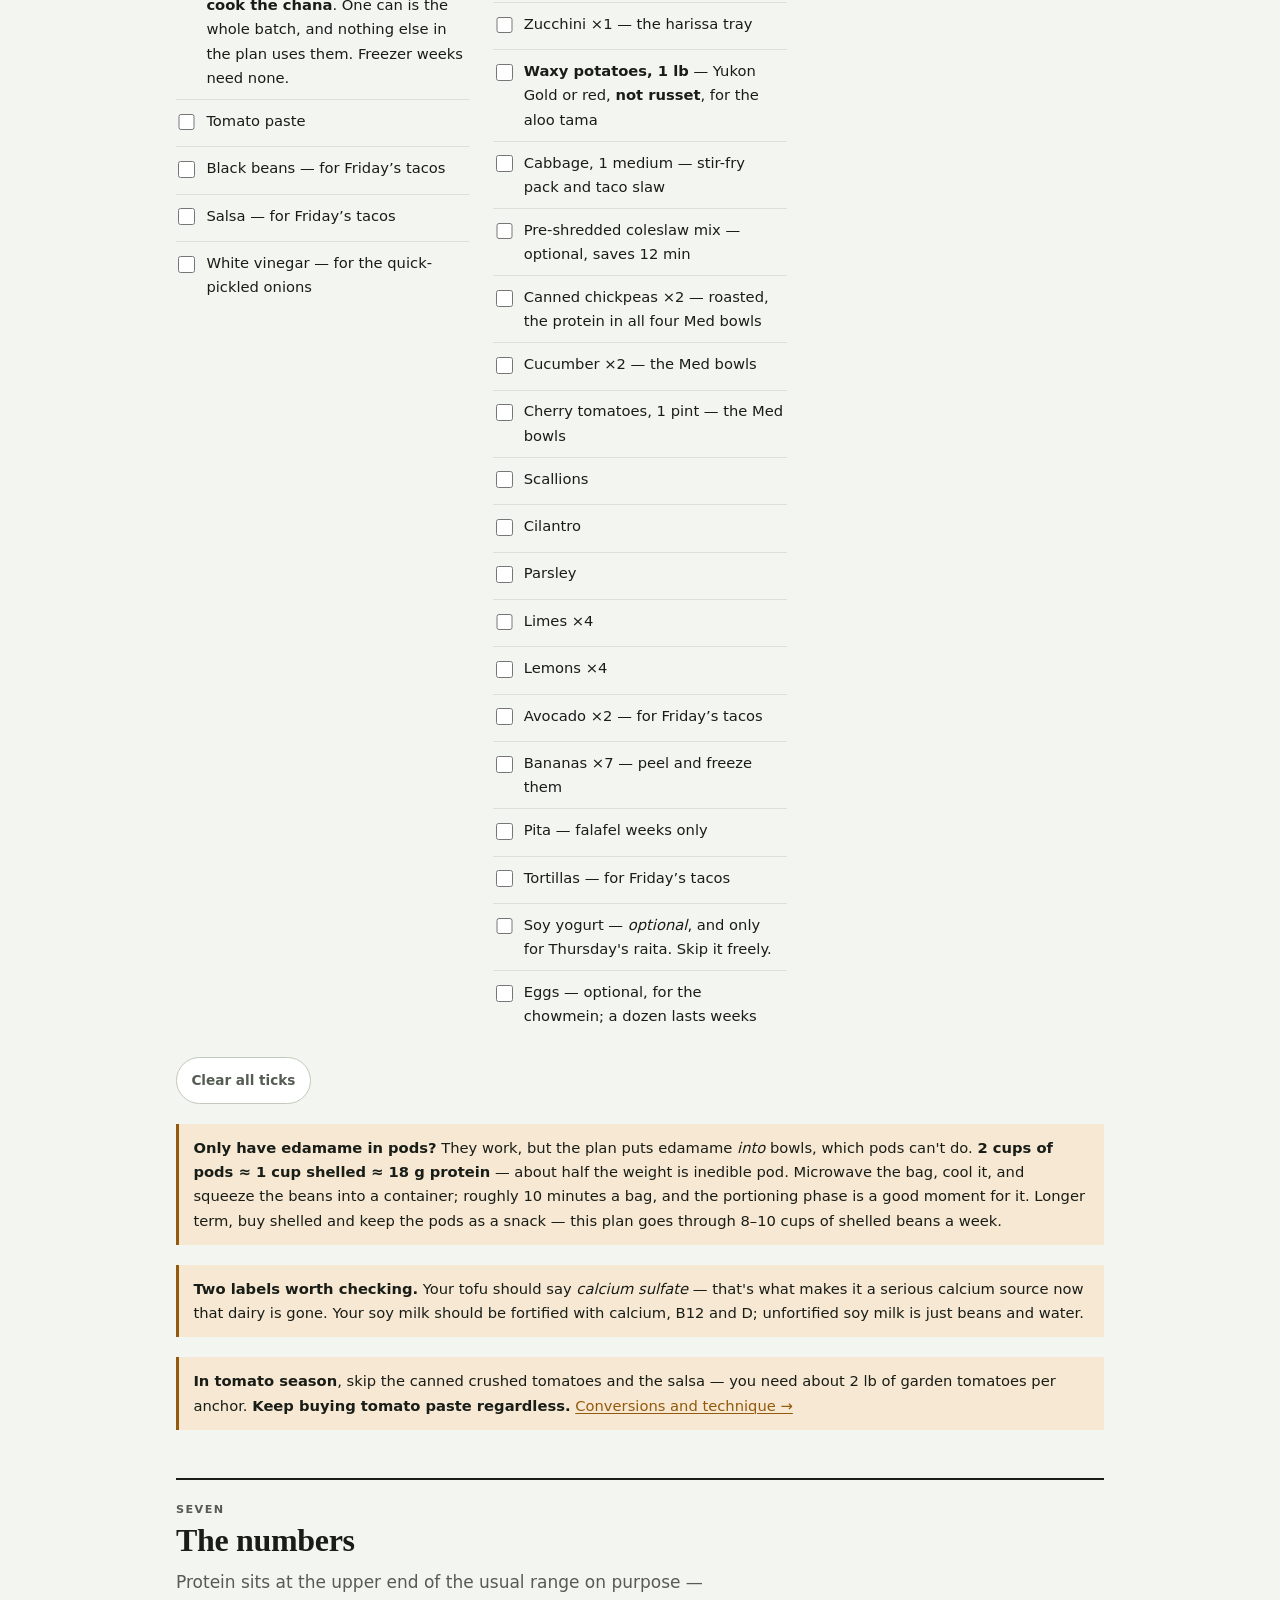
==== commit ec9146cf: "Say what the Thursday side is instead of calling it sabzi" ====
--- a/index.html
+++ b/index.html
@@ -85,7 +85,7 @@
       <div class="day">
         <p class="eyebrow">Thursday</p>
         <div class="meal"><b>Lunch</b><span>Mediterranean bowl</span></div>
-        <div class="meal"><b>Dinner</b><span><a href="recipes.html#dinner-thu-chana-jeera-rice" data-anchor-slot="thu-dinner">Chana, jeera rice, crumble sabzi</a></span><span class="mins">15 min · 12 hands-on</span></div>
+        <div class="meal"><b>Dinner</b><span><a href="recipes.html#dinner-thu-chana-jeera-rice" data-anchor-slot="thu-dinner">Chana, jeera rice, cumin-garam tofu + chili-cumin veg</a></span><span class="mins">15 min · 12 hands-on</span></div>
         <p class="cuisine">South Asian</p>
       </div>
       <div class="day">
@@ -136,17 +136,17 @@
           <tr><td><strong>Rice</strong></td><td>~19 cups</td><td>4 cups, flat</td><td>~10 cups across the eight lunch containers · ~5 cups held back for Monday and Thursday dinners</td></tr>
           <tr><td><strong>Crispy tofu</strong></td><td>2 blocks</td><td>—</td><td>Half → Monday dinner · half → the week's protein boosters</td></tr>
           <tr><td><strong>Sichuan crumbles</strong></td><td>~2 cups</td><td>—</td><td><strong>3 portions.</strong> Two small pots for the Wednesday lunches (½ cup A, ¾ cup B) · the rest, about ¾ cup, in a tub labelled &ldquo;Wed chowmein&rdquo;</td></tr>
-          <tr><td><strong>Cumin–garam crumbles</strong></td><td>~2 cups</td><td>—</td><td><strong>2 portions.</strong> 1½ cups in a tub labelled &ldquo;Thu sabzi&rdquo; (that is both servings) · the rest, about ½ cup, scattered over the two Monday lunch containers, or eaten</td></tr>
+          <tr><td><strong>Cumin–garam crumbles</strong></td><td>~2 cups</td><td>—</td><td><strong>2 portions.</strong> 1½ cups in a tub labelled &ldquo;Thu tofu + veg&rdquo; (that is both servings) · the rest, about ½ cup, scattered over the two Monday lunch containers, or eaten</td></tr>
           <tr><td><strong>Chili–lime crumbles</strong></td><td>~2 cups</td><td>—</td><td><strong>1 portion.</strong> All of it in one tub labelled &ldquo;Fri tacos&rdquo; &mdash; both servings come out of it on the night</td></tr>
           <tr><td><strong>Harissa veg</strong><br><span class="mins">the Med-bowl tray: cauliflower · red pepper · red onion · zucchini · 2 cans chickpeas</span></td><td>1 tray, ~7 cups veg + ~2½ cups chickpeas</td><td>—</td><td><strong>4 portions, and that is the whole tray: Tue lunch ×2, Thu lunch ×2.</strong> Each portion is 1 / 1½ cups veg and ½ / ¾ cup chickpeas. Two go straight into Tuesday&rsquo;s containers on Sunday; the other two into a tub labelled &ldquo;Thu lunch&rdquo;, packed Wednesday night. Nothing else in the week touches this tray.</td></tr>
-          <tr><td><strong>Chili-cumin veg</strong><br><span class="mins">the everything-else tray: sweet potato · red onion · bell or poblano · corn</span></td><td>1 tray, ~6&ndash;7 cups</td><td>—</td><td><strong>6 portions across 3 meals: Mon dinner ×2, Wed lunch ×2, Thu sabzi ×2.</strong> Split it three ways: 2 cups into the Wednesday lunch containers (1 cup each) · the rest halved between tubs labelled &ldquo;Mon dinner&rdquo; and &ldquo;Thu sabzi&rdquo;.</td></tr>
+          <tr><td><strong>Chili-cumin veg</strong><br><span class="mins">the everything-else tray: sweet potato · red onion · bell or poblano · corn</span></td><td>1 tray, ~6&ndash;7 cups</td><td>—</td><td><strong>6 portions across 3 meals: Mon dinner ×2, Wed lunch ×2, Thu tofu + veg ×2.</strong> Split it three ways: 2 cups into the Wednesday lunch containers (1 cup each) · the rest halved between tubs labelled &ldquo;Mon dinner&rdquo; and &ldquo;Thu tofu + veg&rdquo;.</td></tr>
           <tr><td><strong>Sauces</strong></td><td>2 jars</td><td>—</td><td>Tahini &rarr; Med bowls and falafel &middot; gochujang &rarr; Wednesday lunch. <strong>Every jar has a meal;</strong> nothing is made &ldquo;spare.&rdquo;</td></tr>
         </tbody>
       </table>
     </div>
 
     <div class="note">
-      <p><strong>Two roasting trays, and they are not interchangeable.</strong> Same oven, same 30 minutes, but they have different jobs. <strong>Harissa veg has exactly one:</strong> the four Mediterranean lunch bowls, Tuesday and Thursday, both of you. It looks like a lot on the tray because it is four whole lunches. <strong>Chili-cumin veg is every other &ldquo;roasted veg&rdquo; in the week</strong> &mdash; Monday dinner, Wednesday lunch, Thursday sabzi. Store the two in separate, labelled containers, or you get one flavour of roasted veg for five days.</p>
+      <p><strong>Two roasting trays, and they are not interchangeable.</strong> Same oven, same 30 minutes, but they have different jobs. <strong>Harissa veg has exactly one:</strong> the four Mediterranean lunch bowls, Tuesday and Thursday, both of you. It looks like a lot on the tray because it is four whole lunches. <strong>Chili-cumin veg is every other &ldquo;roasted veg&rdquo; in the week</strong> &mdash; Monday dinner, Wednesday lunch, Thursday dinner. Store the two in separate, labelled containers, or you get one flavour of roasted veg for five days.</p>
       <p><strong>Dinners don't get packed.</strong> You're eating them at home, so they just get held back in a labelled tub. Only the eight lunch containers get assembled.</p>
     </div>
   </section>
@@ -188,7 +188,7 @@
         <thead><tr><th>Zone</th><th>Spiced with</th><th>Goes to</th></tr></thead>
         <tbody>
           <tr><td><strong>Sichuan</strong></td><td>Sichuan pepper, chili crisp</td><td><strong>3 portions</strong> &mdash; Wed lunch pots ×2 (½ cup A, ¾ cup B) · Wed chowmein, the rest (~¾ cup)</td></tr>
-          <tr><td><strong>Cumin–garam masala</strong></td><td>Cumin, coriander, garam masala, turmeric</td><td><strong>2 portions</strong> &mdash; one tub of 1½ cups for Thu sabzi (both servings) · the rest (~½ cup) over the Mon lunch containers</td></tr>
+          <tr><td><strong>Cumin–garam masala</strong></td><td>Cumin, coriander, garam masala, turmeric</td><td><strong>2 portions</strong> &mdash; one tub of 1½ cups for Thu tofu + veg (both servings) · the rest (~½ cup) over the Mon lunch containers</td></tr>
           <tr><td><strong>Chili–lime</strong></td><td>Smoked paprika, cumin, chipotle, lime</td><td><strong>1 portion</strong> &mdash; one tub, all of it, for Fri tacos (both servings) &mdash; <strong>skip on falafel weeks</strong></td></tr>
         </tbody>
       </table>
@@ -213,7 +213,7 @@
           <tr><td><a href="recipes.html#dinner-mon-sticky-tofu"><strong>Mon</strong></a></td><td>Crispy tofu · rice · chili-cumin veg</td><td>Air-fry the tofu 5 min, make the glaze, toss off the heat</td><td>15 · 10</td></tr>
           <tr><td><a href="recipes.html#dinner-tue-aloo-tama"><strong>Tue</strong></a></td><td><strong>Aloo tama tub — 2 servings</strong></td><td>Reheat curry and rice; crispy tofu through the air fryer</td><td>10 · 4</td></tr>
           <tr><td><a href="recipes.html#dinner-wed-chowmein"><strong>Wed</strong></a></td><td>Stir-fry pack · Sichuan crumbles · edamame</td><td>Noodles, hard-heat stir-fry, eggs, sauce</td><td>18 · 14</td></tr>
-          <tr><td><a href="recipes.html#dinner-thu-chana-jeera-rice"><strong>Thu</strong></a></td><td><strong><span data-anchor-slot="name">Chana masala</span> tub — 2 servings</strong> · rice · cumin–garam crumbles · chili-cumin veg</td><td>Jeera rice in one pan, sabzi in another, <span data-anchor-slot="short">chana</span> in the microwave</td><td>15 · 12</td></tr>
+          <tr><td><a href="recipes.html#dinner-thu-chana-jeera-rice"><strong>Thu</strong></a></td><td><strong><span data-anchor-slot="name">Chana masala</span> tub — 2 servings</strong> · rice · cumin–garam crumbles · chili-cumin veg</td><td>Jeera rice in one pan, the tofu and veg in another, <span data-anchor-slot="short">chana</span> in the microwave</td><td>15 · 12</td></tr>
           <tr><td><a href="recipes.html#dinner-fri-tacos"><strong>Fri</strong></a></td><td>Chili-lime crumbles · pickled onions</td><td>Beans, slaw, blistered tortillas — or <a href="recipes.html#dinner-fri-falafel-night">falafel from the freezer</a></td><td>18 · 15</td></tr>
         </tbody>
       </table>
@@ -539,7 +539,7 @@
     </div>
 
     <h3 class="sub">Macros per meal</h3>
-    <div class="prose"><p>Estimated from the recipes at the portions the plan states. <strong>Protein in grams, bold.</strong> Where a pan is shared &mdash; chowmein, sabzi, tacos &mdash; it is split 1&frac12; : 2 cups, so Person A gets 43% and Person B 57%, and B&rsquo;s booster is on its own line rather than baked into a dinner.</p></div>
+    <div class="prose"><p>Estimated from the recipes at the portions the plan states. <strong>Protein in grams, bold.</strong> Where a pan is shared &mdash; chowmein, Thursday&rsquo;s tofu-and-veg pan, tacos &mdash; it is split 1&frac12; : 2 cups, so Person A gets 43% and Person B 57%, and B&rsquo;s booster is on its own line rather than baked into a dinner.</p></div>
     <div class="tbl-scroll">
       <table>
         <thead><tr><th>Meal</th><th class="num" colspan="4">Person A &middot; kcal / protein / carbs / fat</th><th class="num" colspan="4">Person B &middot; kcal / protein / carbs / fat</th></tr></thead>
@@ -552,7 +552,7 @@
           <tr><td>Mon dinner &middot; sticky tofu <span class="mins">150 / 250 g tofu</span></td><td class="num">628</td><td class="num"><strong>25</strong></td><td class="num">95</td><td class="num">18</td><td class="num">881</td><td class="num"><strong>39</strong></td><td class="num">128</td><td class="num">25</td></tr>
           <tr><td>Tue dinner &middot; aloo tama <span class="mins">100 / 200 g tofu</span></td><td class="num">575</td><td class="num"><strong>27</strong></td><td class="num">89</td><td class="num">13</td><td class="num">883</td><td class="num"><strong>43</strong></td><td class="num">130</td><td class="num">22</td></tr>
           <tr><td>Wed dinner &middot; chowmein <span class="mins">with eggs and crumbles</span></td><td class="num">432</td><td class="num"><strong>24</strong></td><td class="num">37</td><td class="num">24</td><td class="num">573</td><td class="num"><strong>32</strong></td><td class="num">48</td><td class="num">31</td></tr>
-          <tr><td>Thu dinner &middot; chana, jeera rice, sabzi</td><td class="num">801</td><td class="num"><strong>30</strong></td><td class="num">119</td><td class="num">25</td><td class="num">1,100</td><td class="num"><strong>41</strong></td><td class="num">165</td><td class="num">34</td></tr>
+          <tr><td>Thu dinner &middot; chana, jeera rice, cumin-garam tofu + chili-cumin veg</td><td class="num">801</td><td class="num"><strong>30</strong></td><td class="num">119</td><td class="num">25</td><td class="num">1,100</td><td class="num"><strong>41</strong></td><td class="num">165</td><td class="num">34</td></tr>
           <tr><td>Fri dinner &middot; tacos <span class="mins">3 / 4 corn tortillas</span></td><td class="num">674</td><td class="num"><strong>30</strong></td><td class="num">84</td><td class="num">27</td><td class="num">895</td><td class="num"><strong>39</strong></td><td class="num">112</td><td class="num">36</td></tr>
           <tr><td>Fri dinner &middot; falafel night <span class="mins">1 / 2 pita</span></td><td class="num">821</td><td class="num"><strong>33</strong></td><td class="num">122</td><td class="num">25</td><td class="num">1,057</td><td class="num"><strong>40</strong></td><td class="num">159</td><td class="num">32</td></tr>
           <tr><td>Snack &middot; 1 oz almonds</td><td class="num">165</td><td class="num"><strong>6</strong></td><td class="num">6</td><td class="num">14</td><td class="num">165</td><td class="num"><strong>6</strong></td><td class="num">6</td><td class="num">14</td></tr>
@@ -575,7 +575,7 @@
       </table>
     </div>
     <div class="note">
-      <p><strong>Two things the numbers say.</strong> The Mediterranean bowl is the weakest lunch for protein &mdash; roasted chickpeas and tahini top out around 20 g for Person A &mdash; so <strong>the &frac12; cup of edamame in that bowl should be standard for both of you</strong>, not a fix for a short day. And Thursday runs heavy on calories for Person B: two cups of chana plus jeera rice plus the sabzi is an 1,100 kcal plate, so that is the night to make the booster &frac12; cup of crumbles instead of a full cup of edamame.</p>
+      <p><strong>Two things the numbers say.</strong> The Mediterranean bowl is the weakest lunch for protein &mdash; roasted chickpeas and tahini top out around 20 g for Person A &mdash; so <strong>the &frac12; cup of edamame in that bowl should be standard for both of you</strong>, not a fix for a short day. And Thursday runs heavy on calories for Person B: two cups of chana plus jeera rice plus the tofu and veg is an 1,100 kcal plate, so that is the night to make the booster &frac12; cup of crumbles instead of a full cup of edamame.</p>
     </div>
 
     <div class="cards" style="margin-top:1.5rem;">
